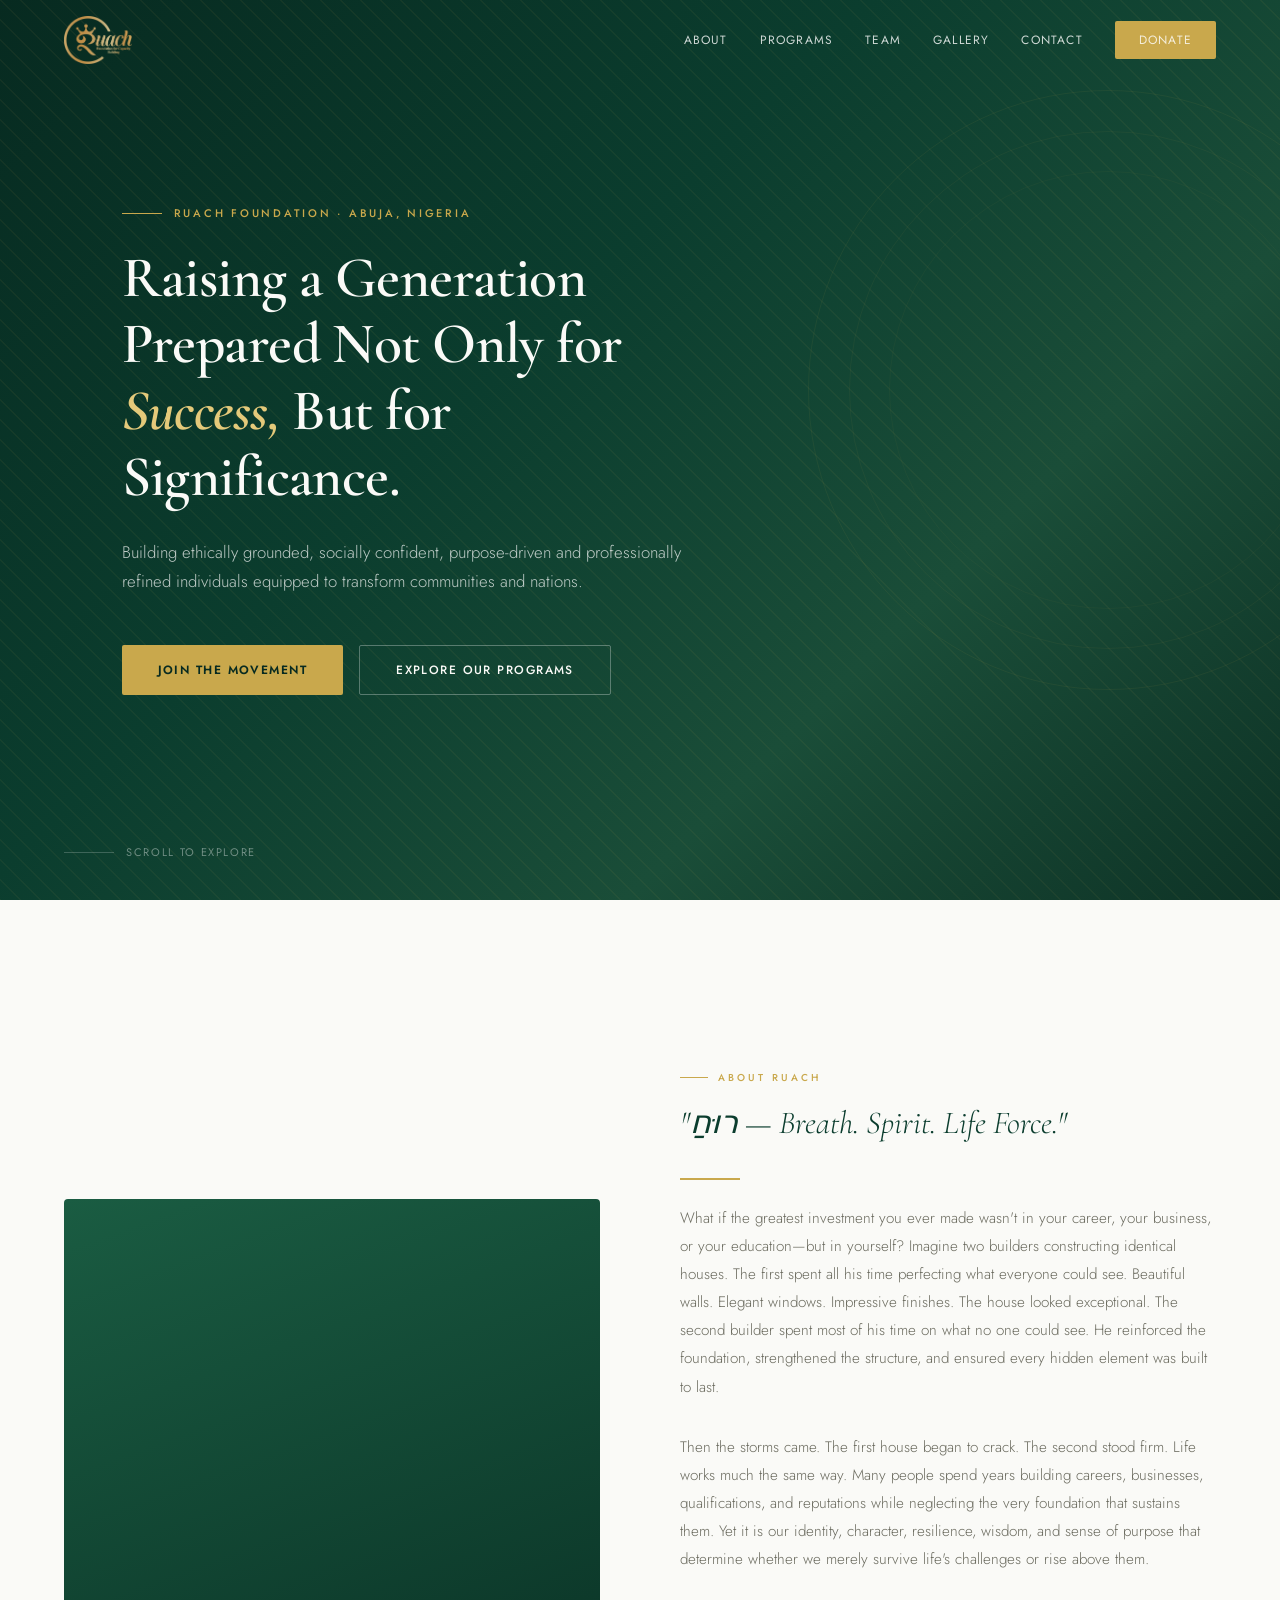
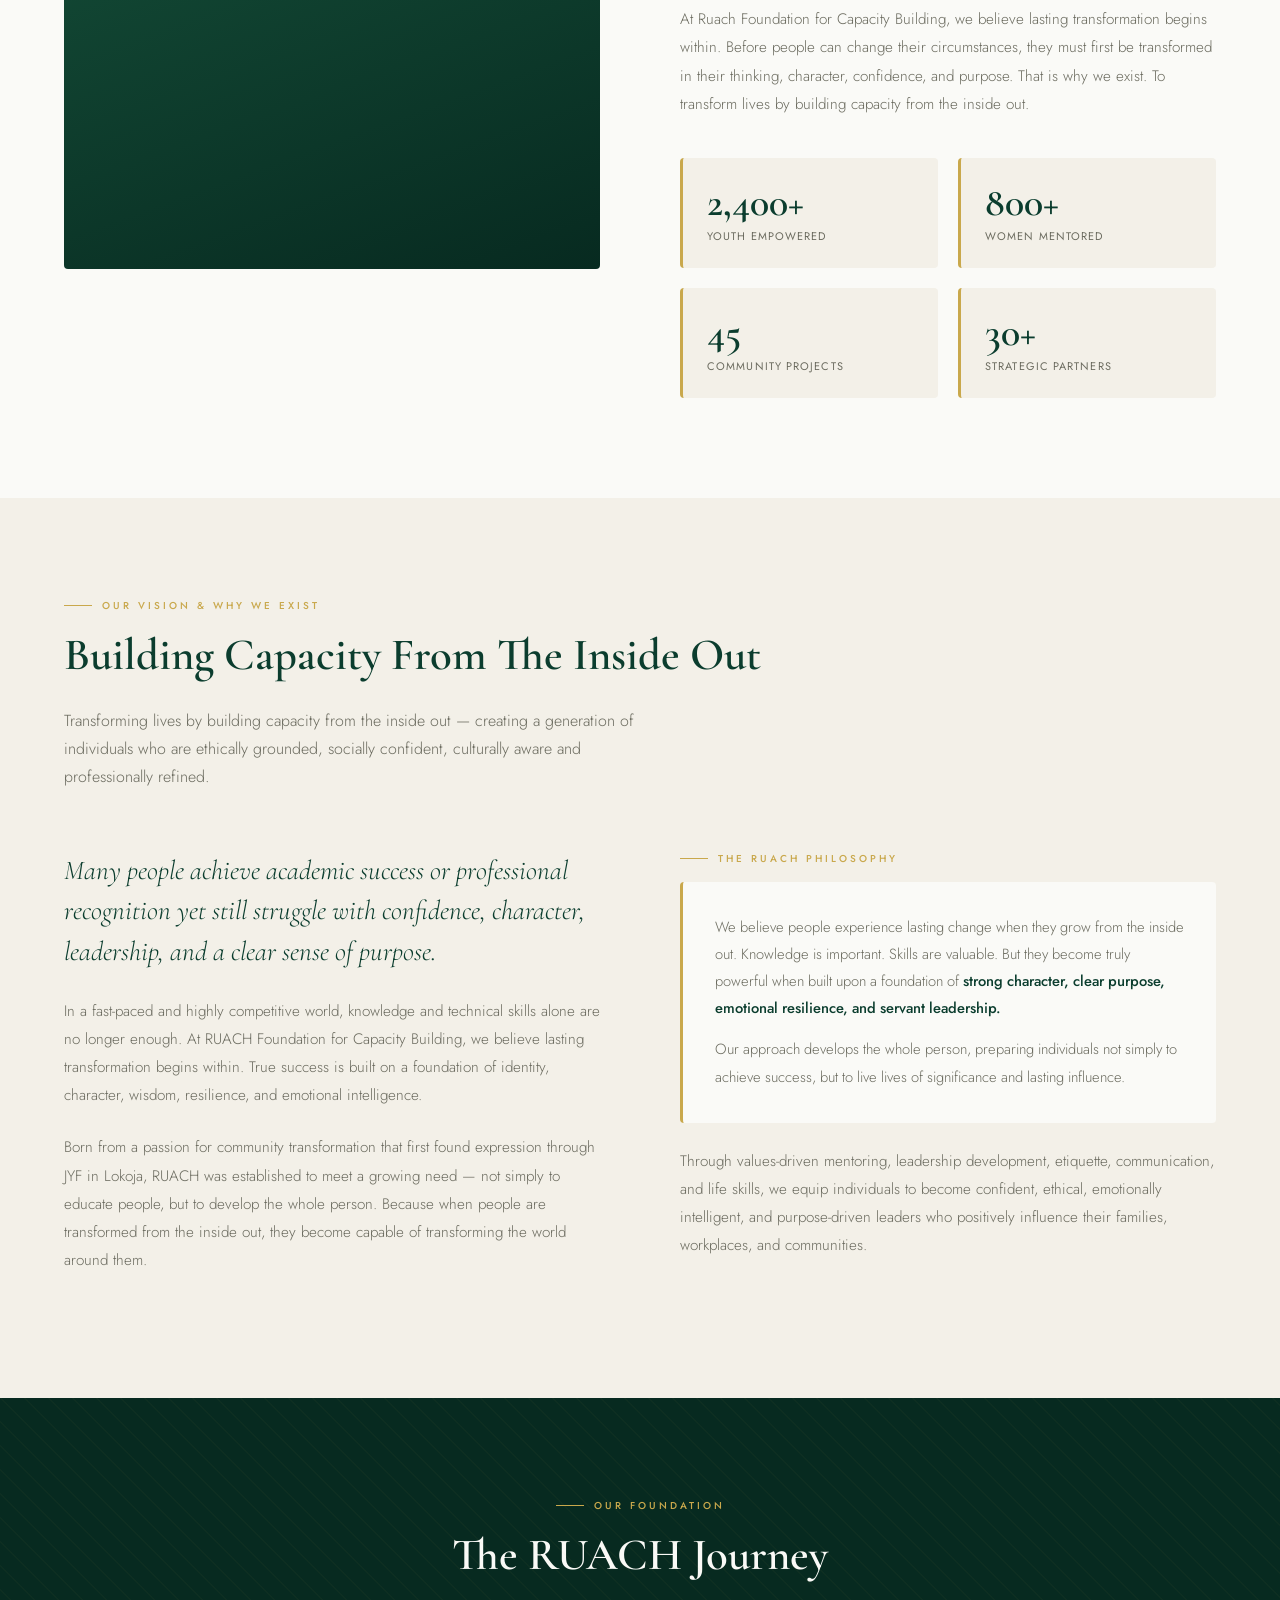
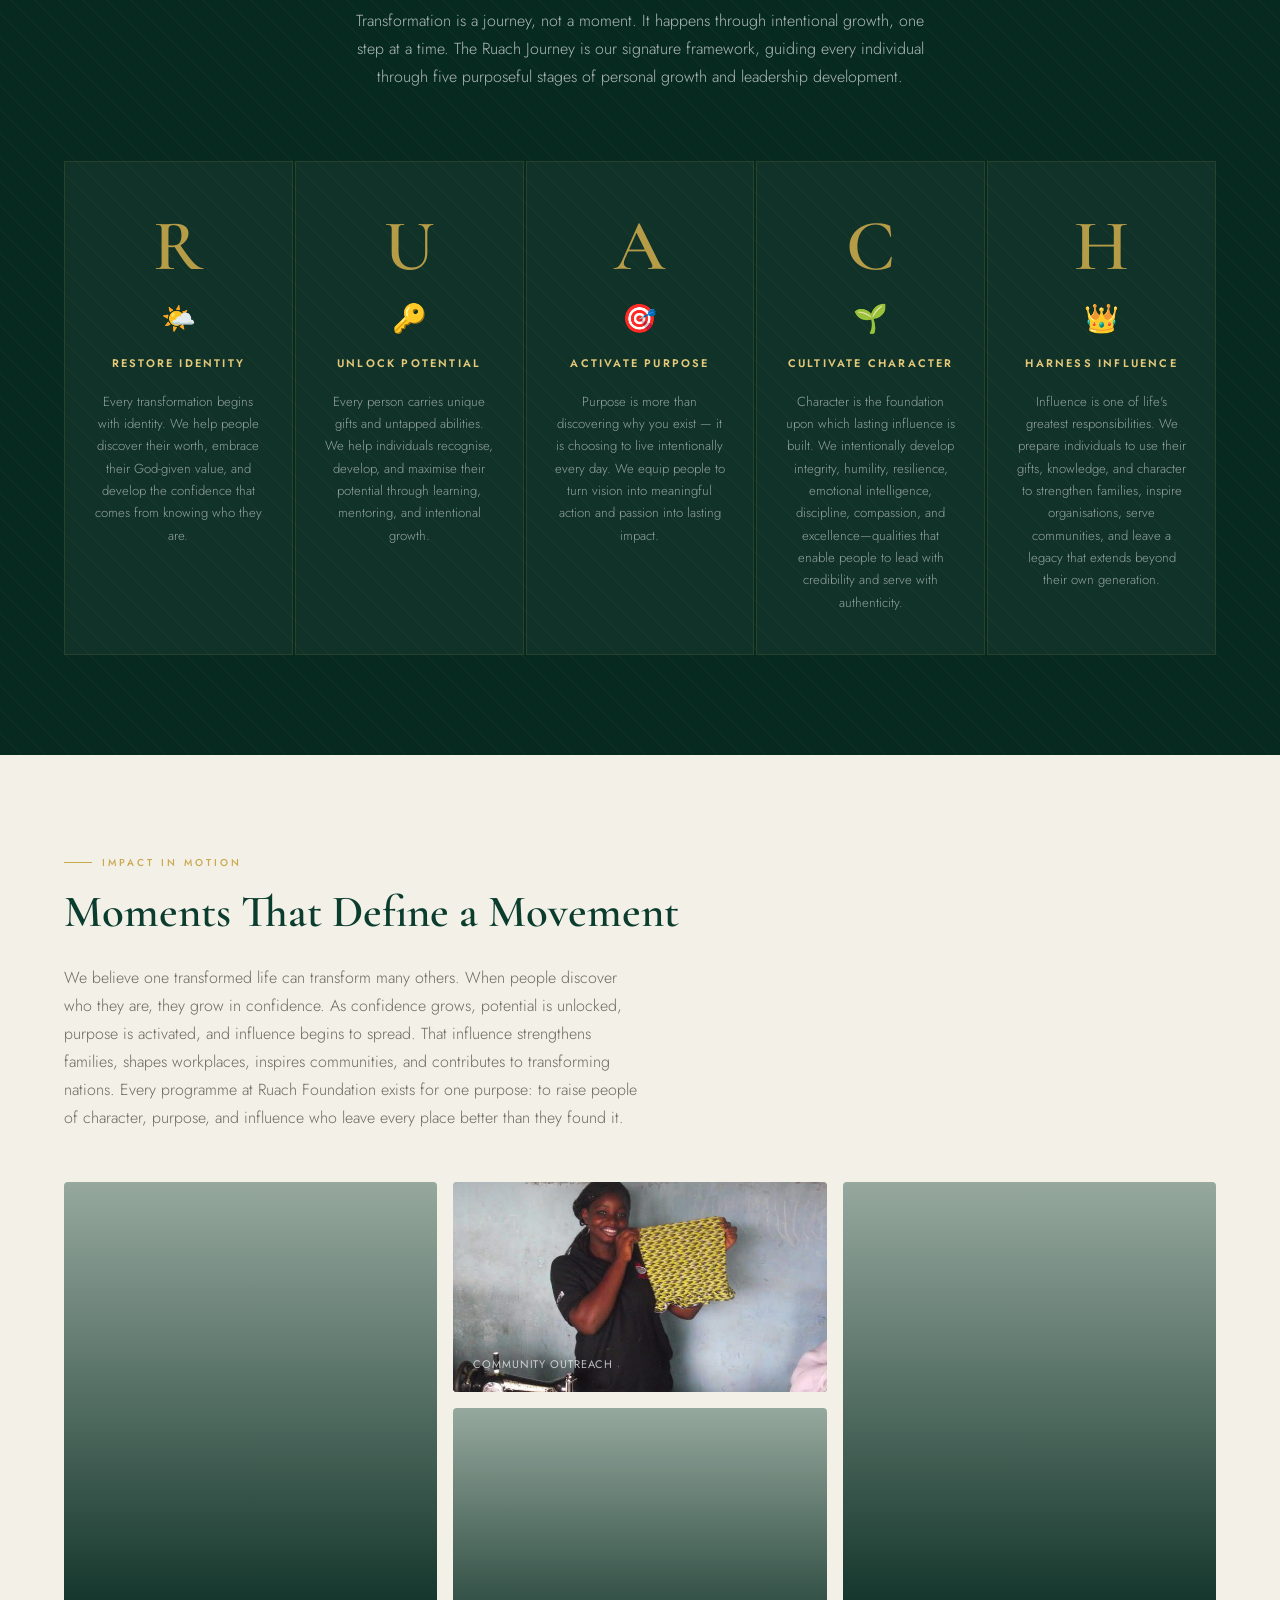
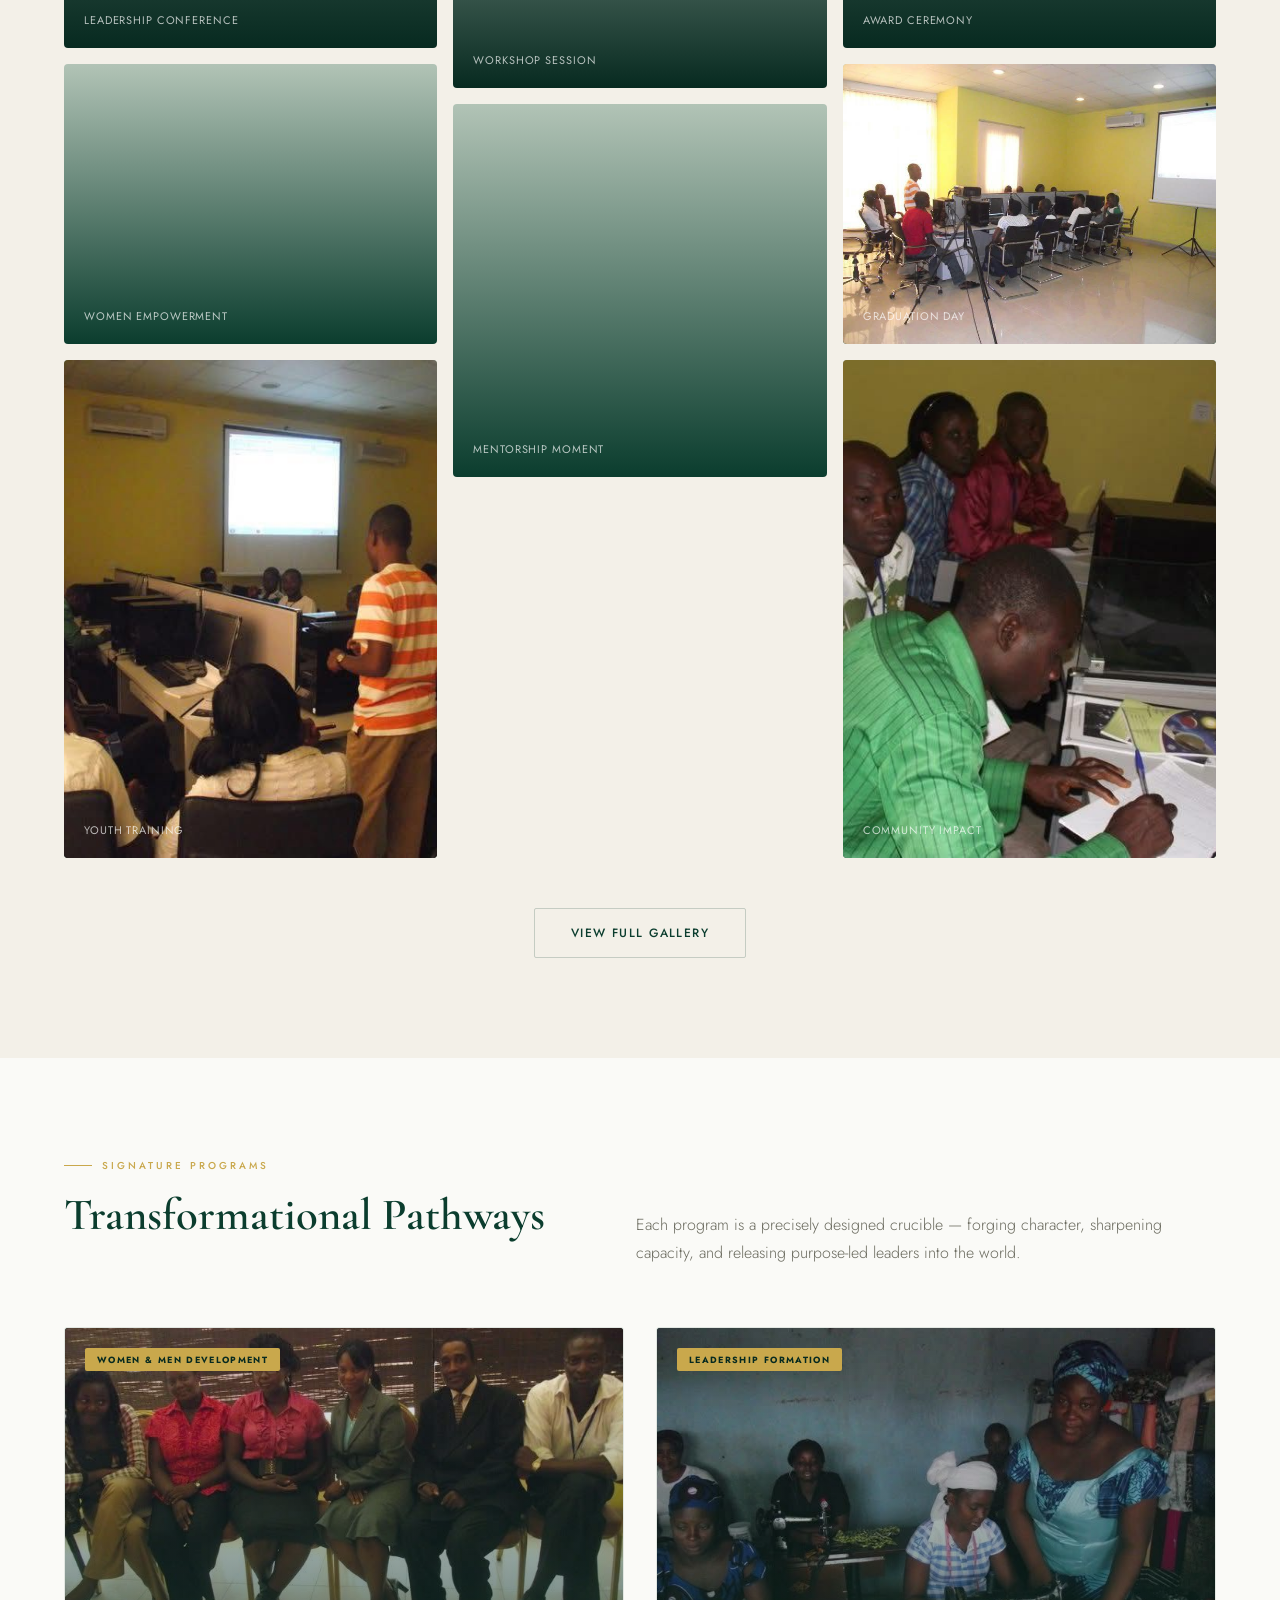
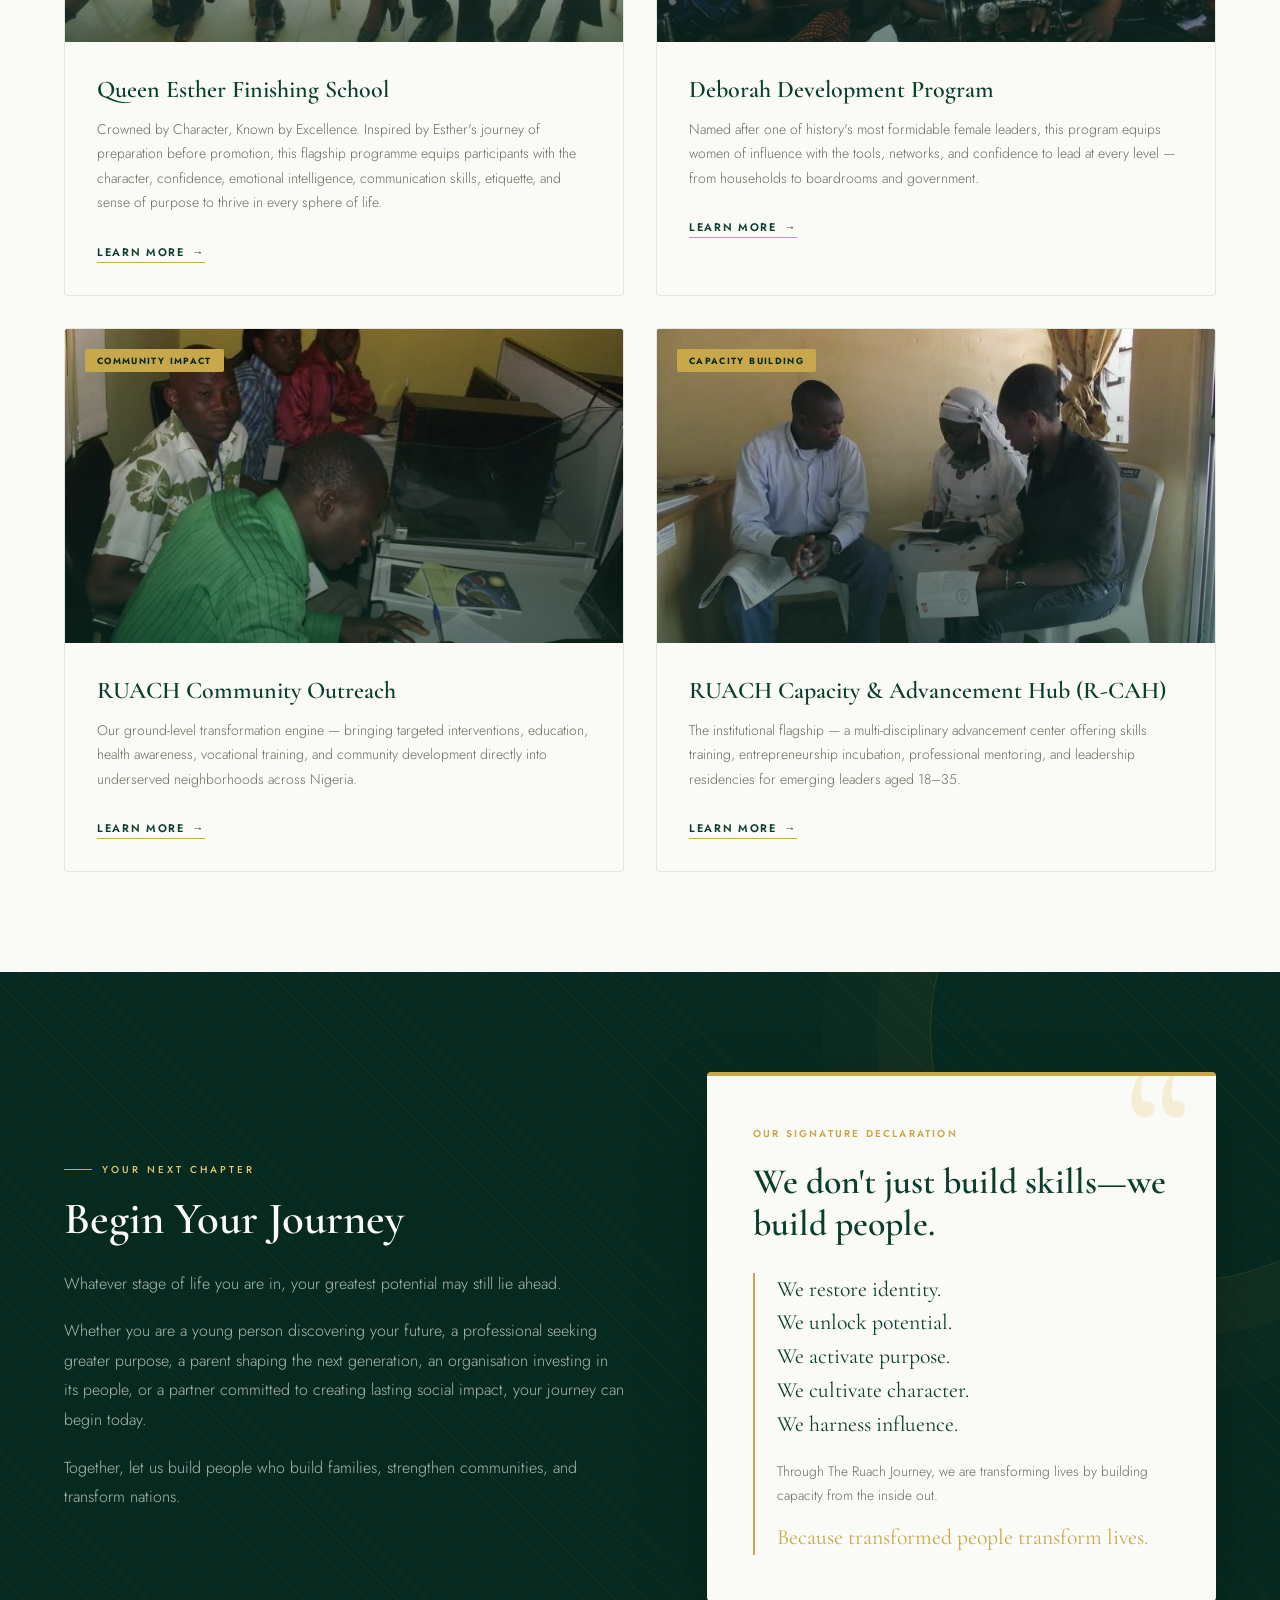
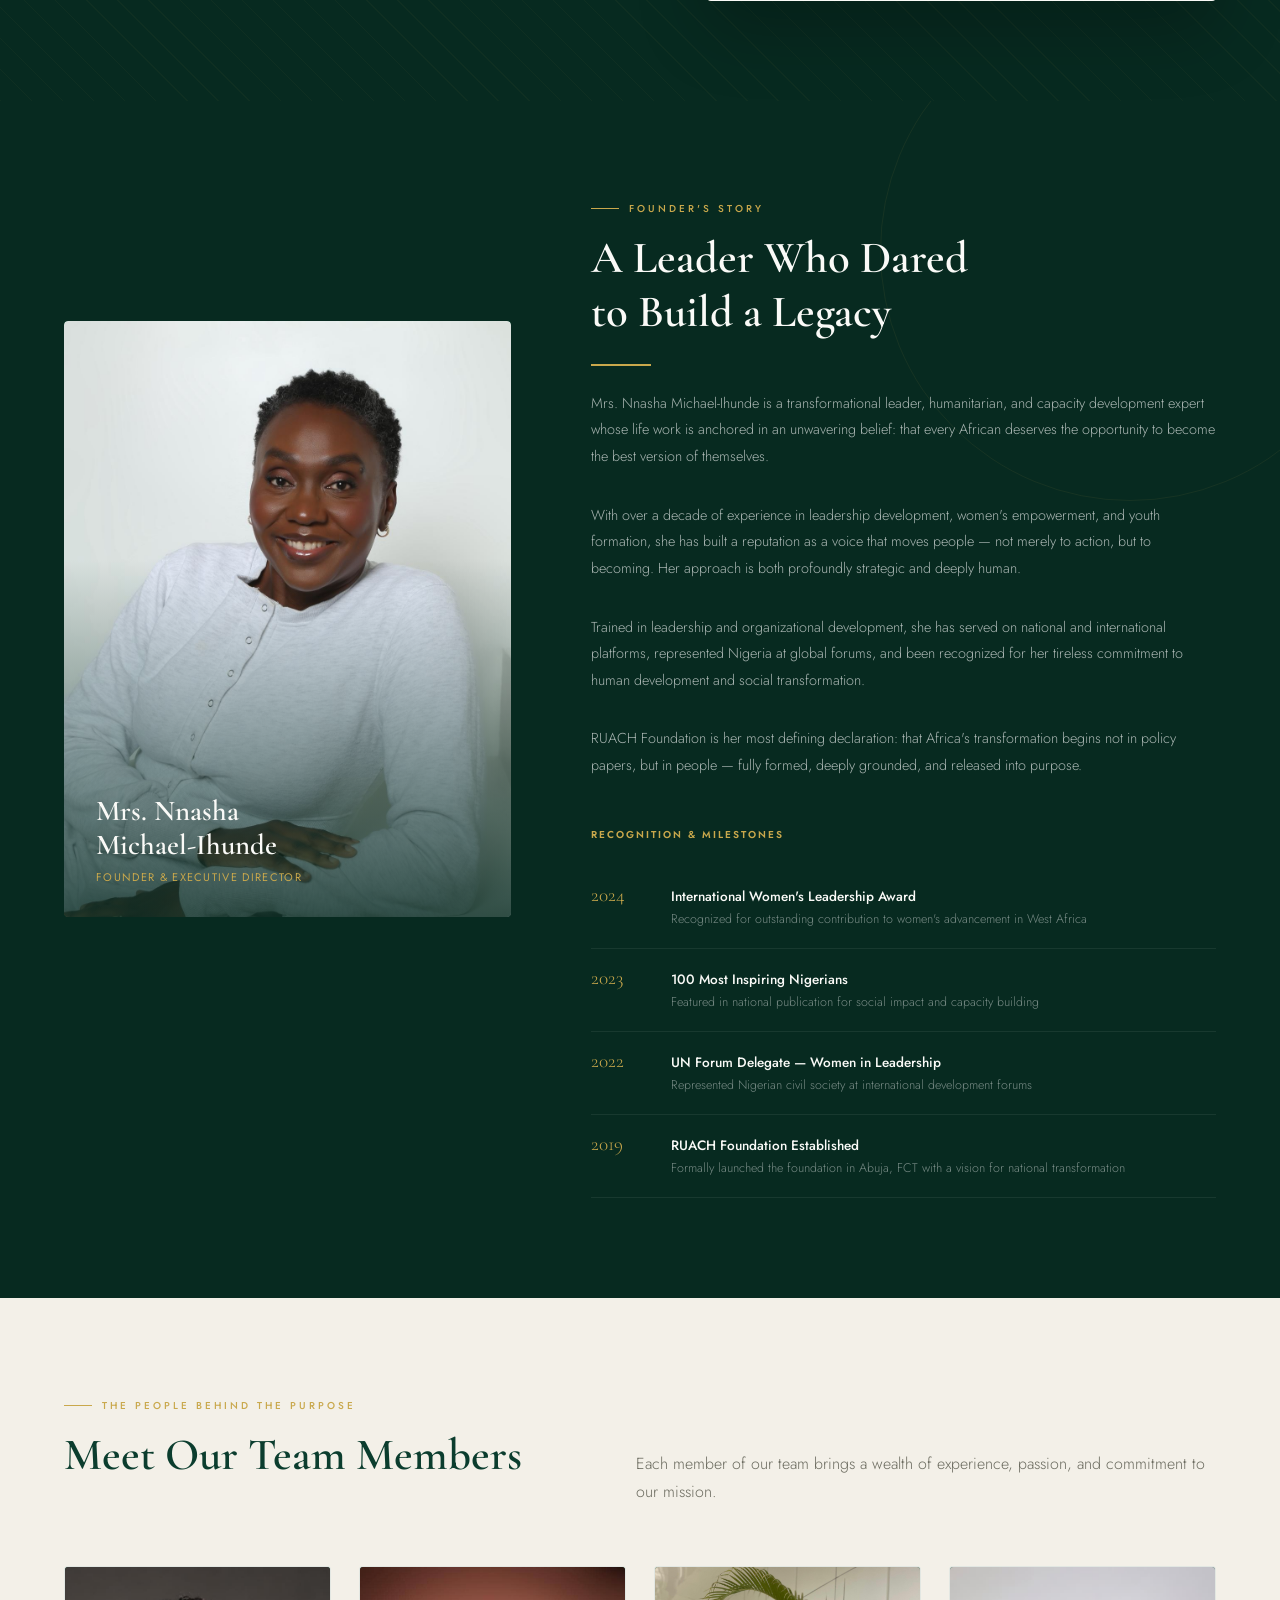
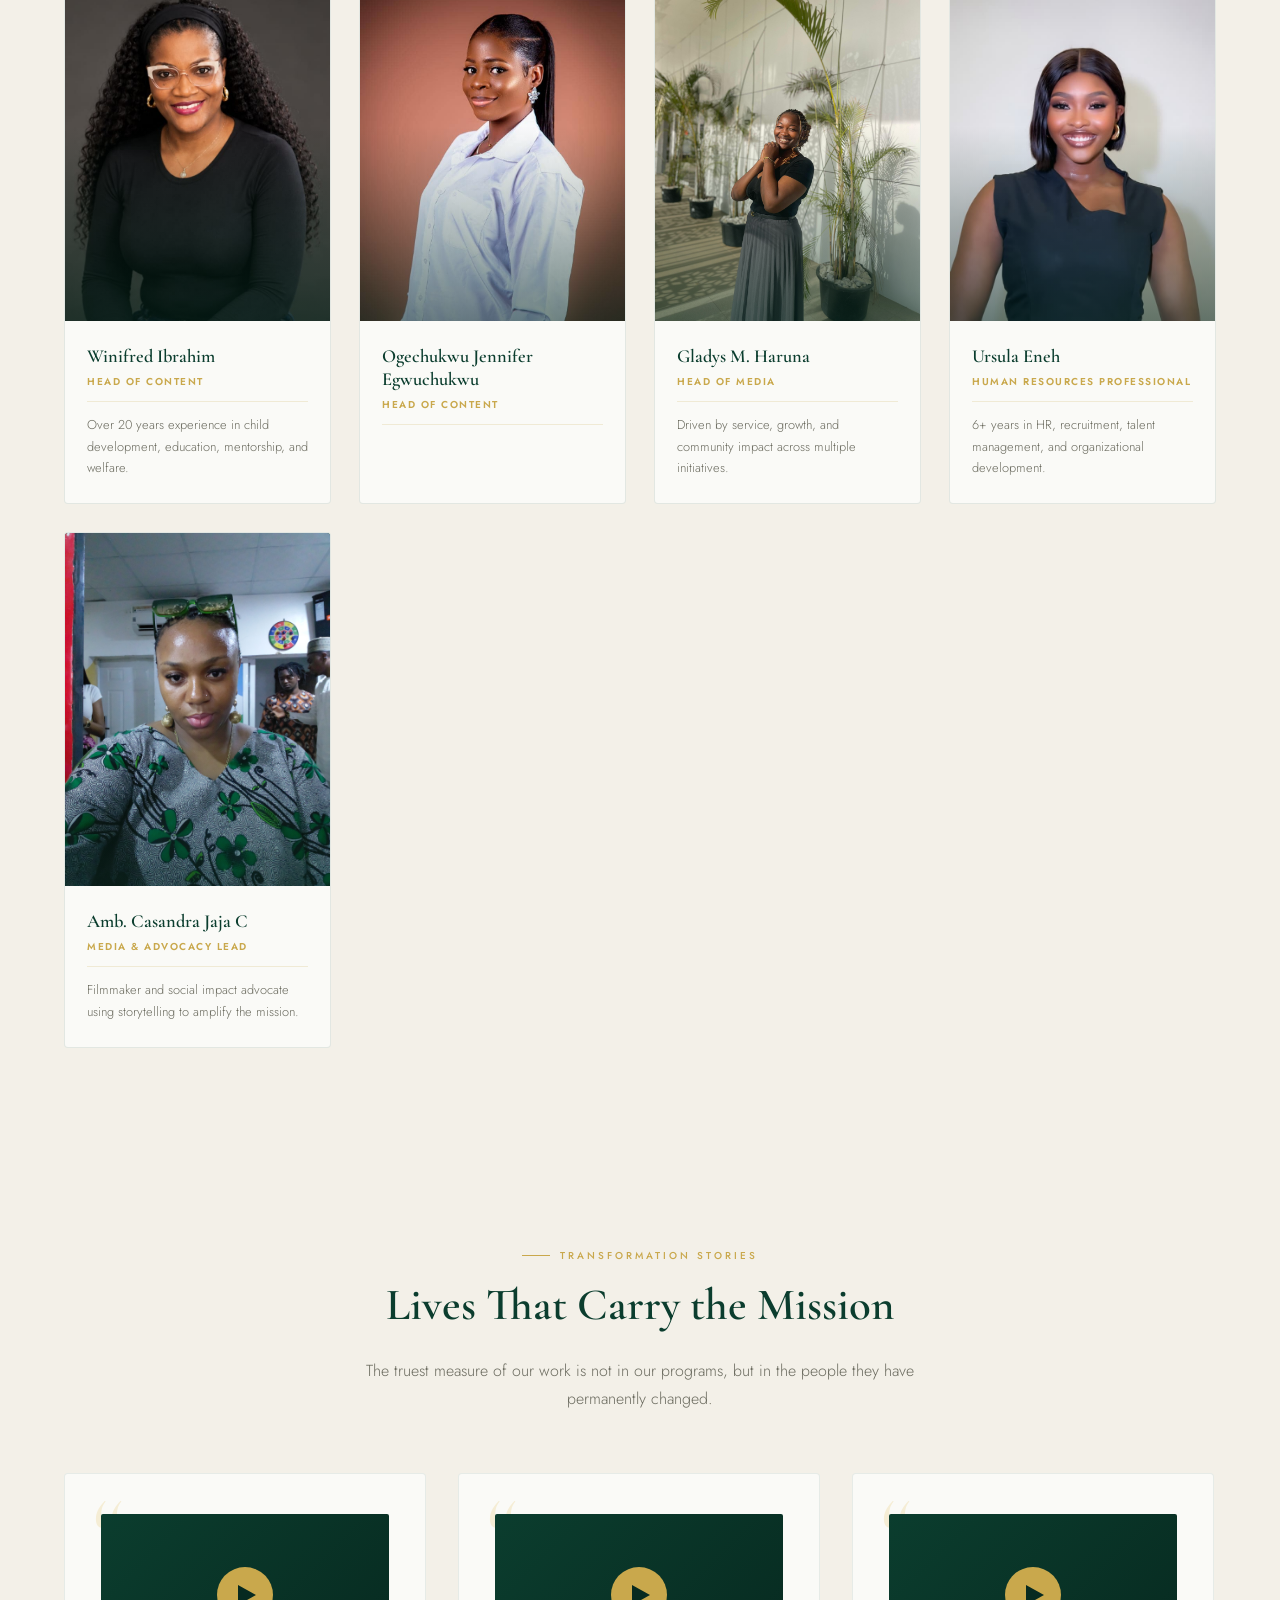
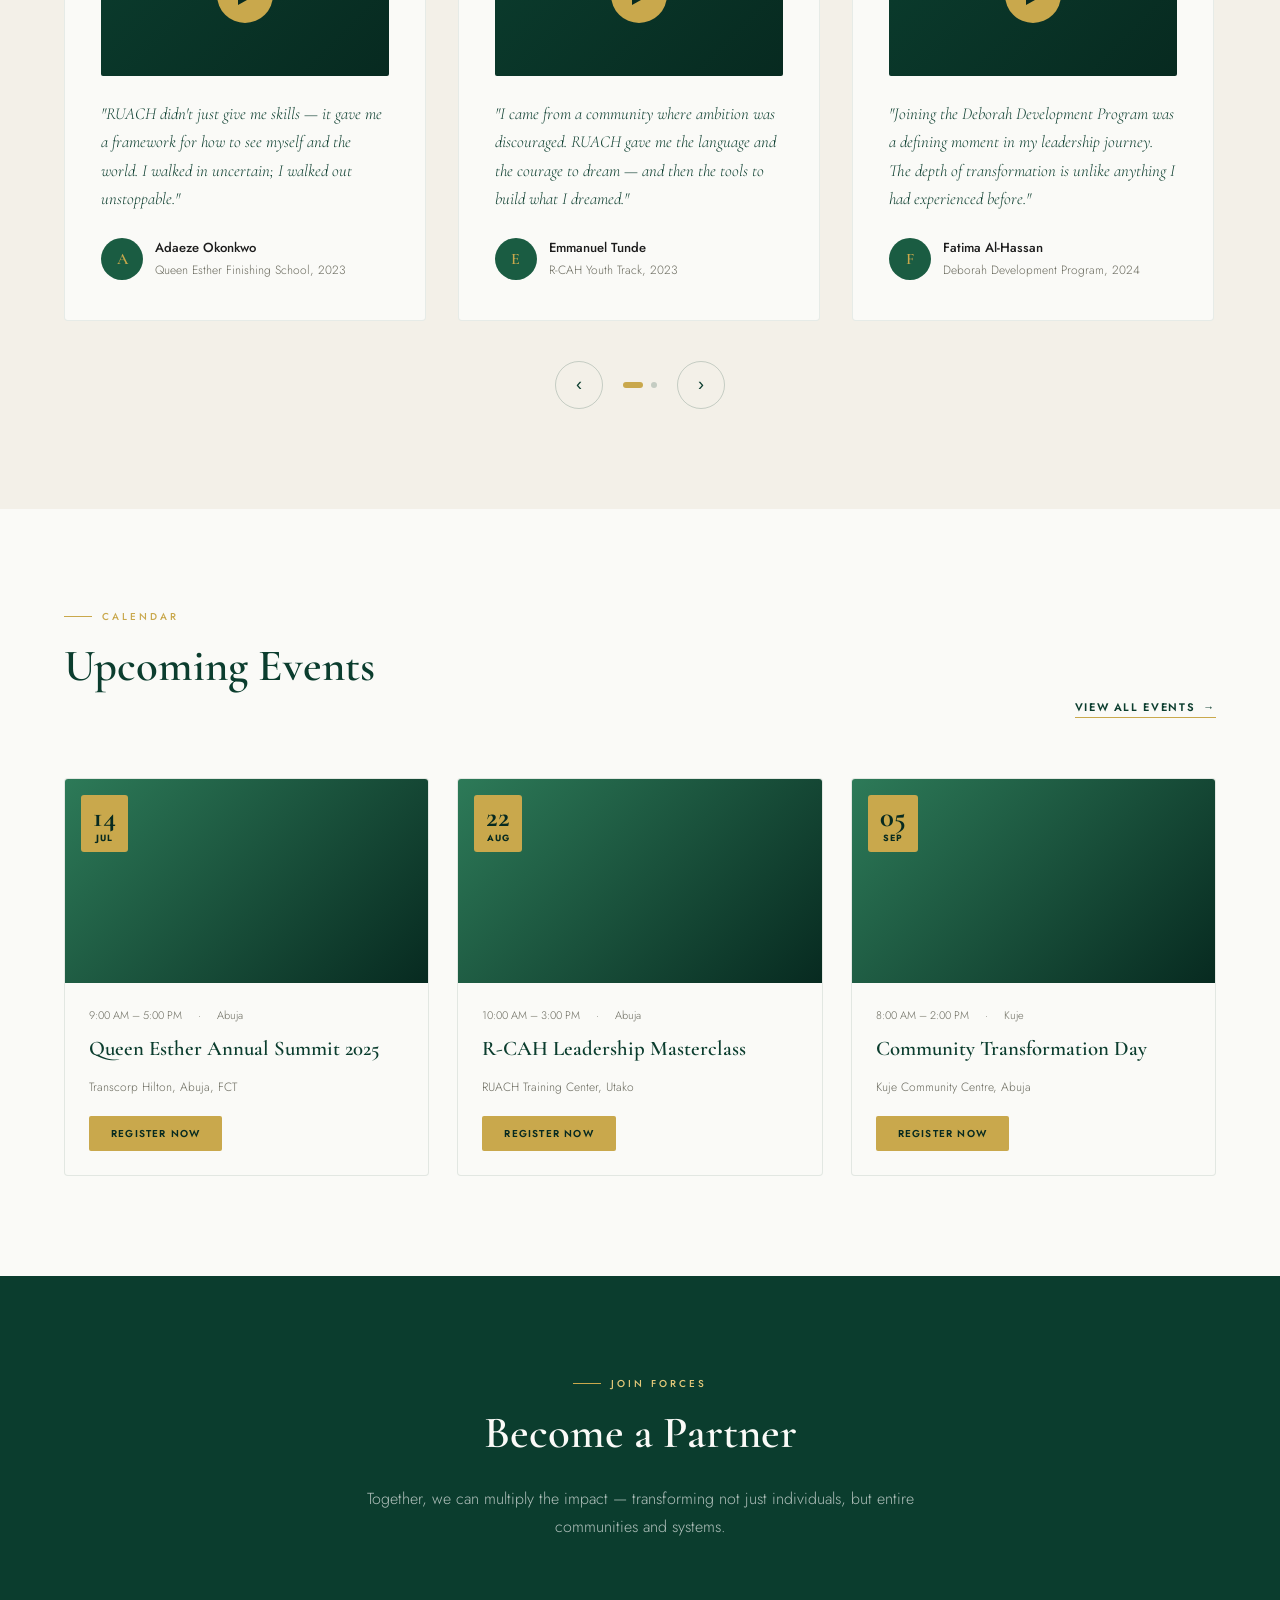
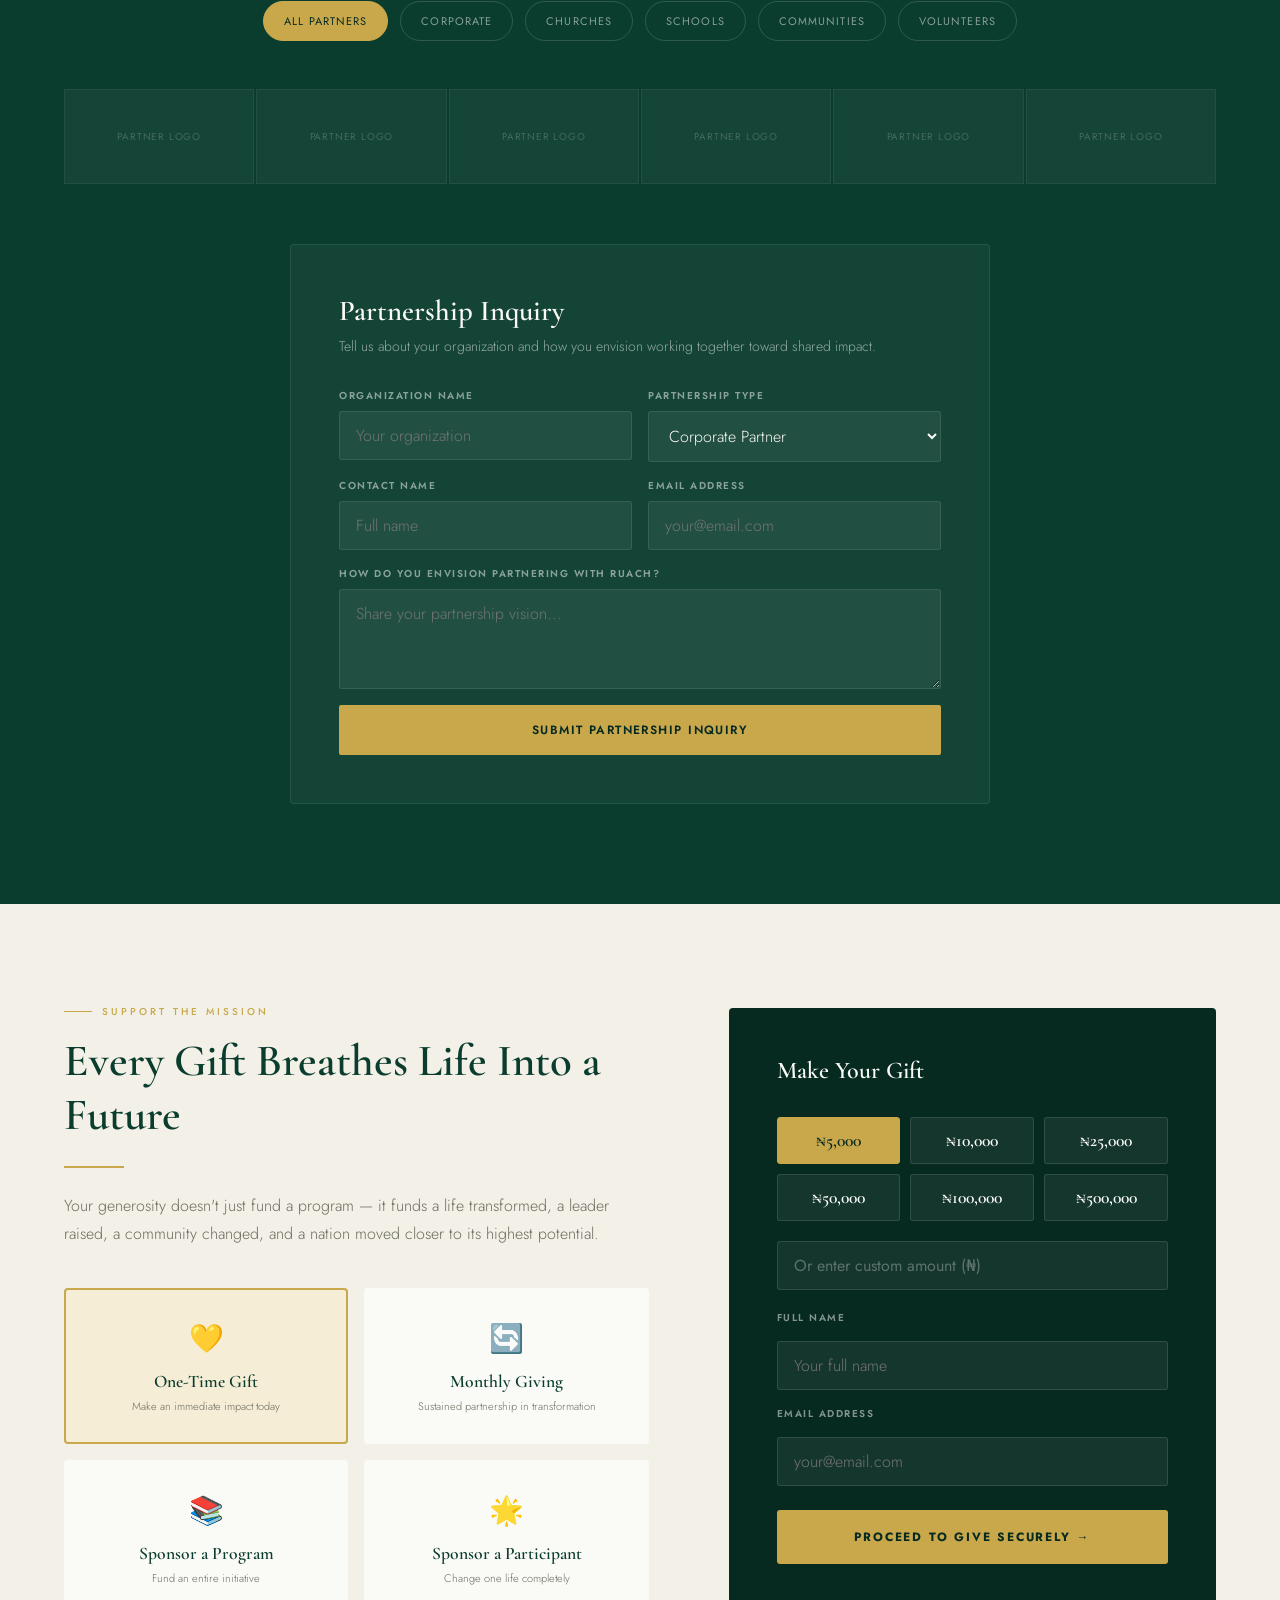
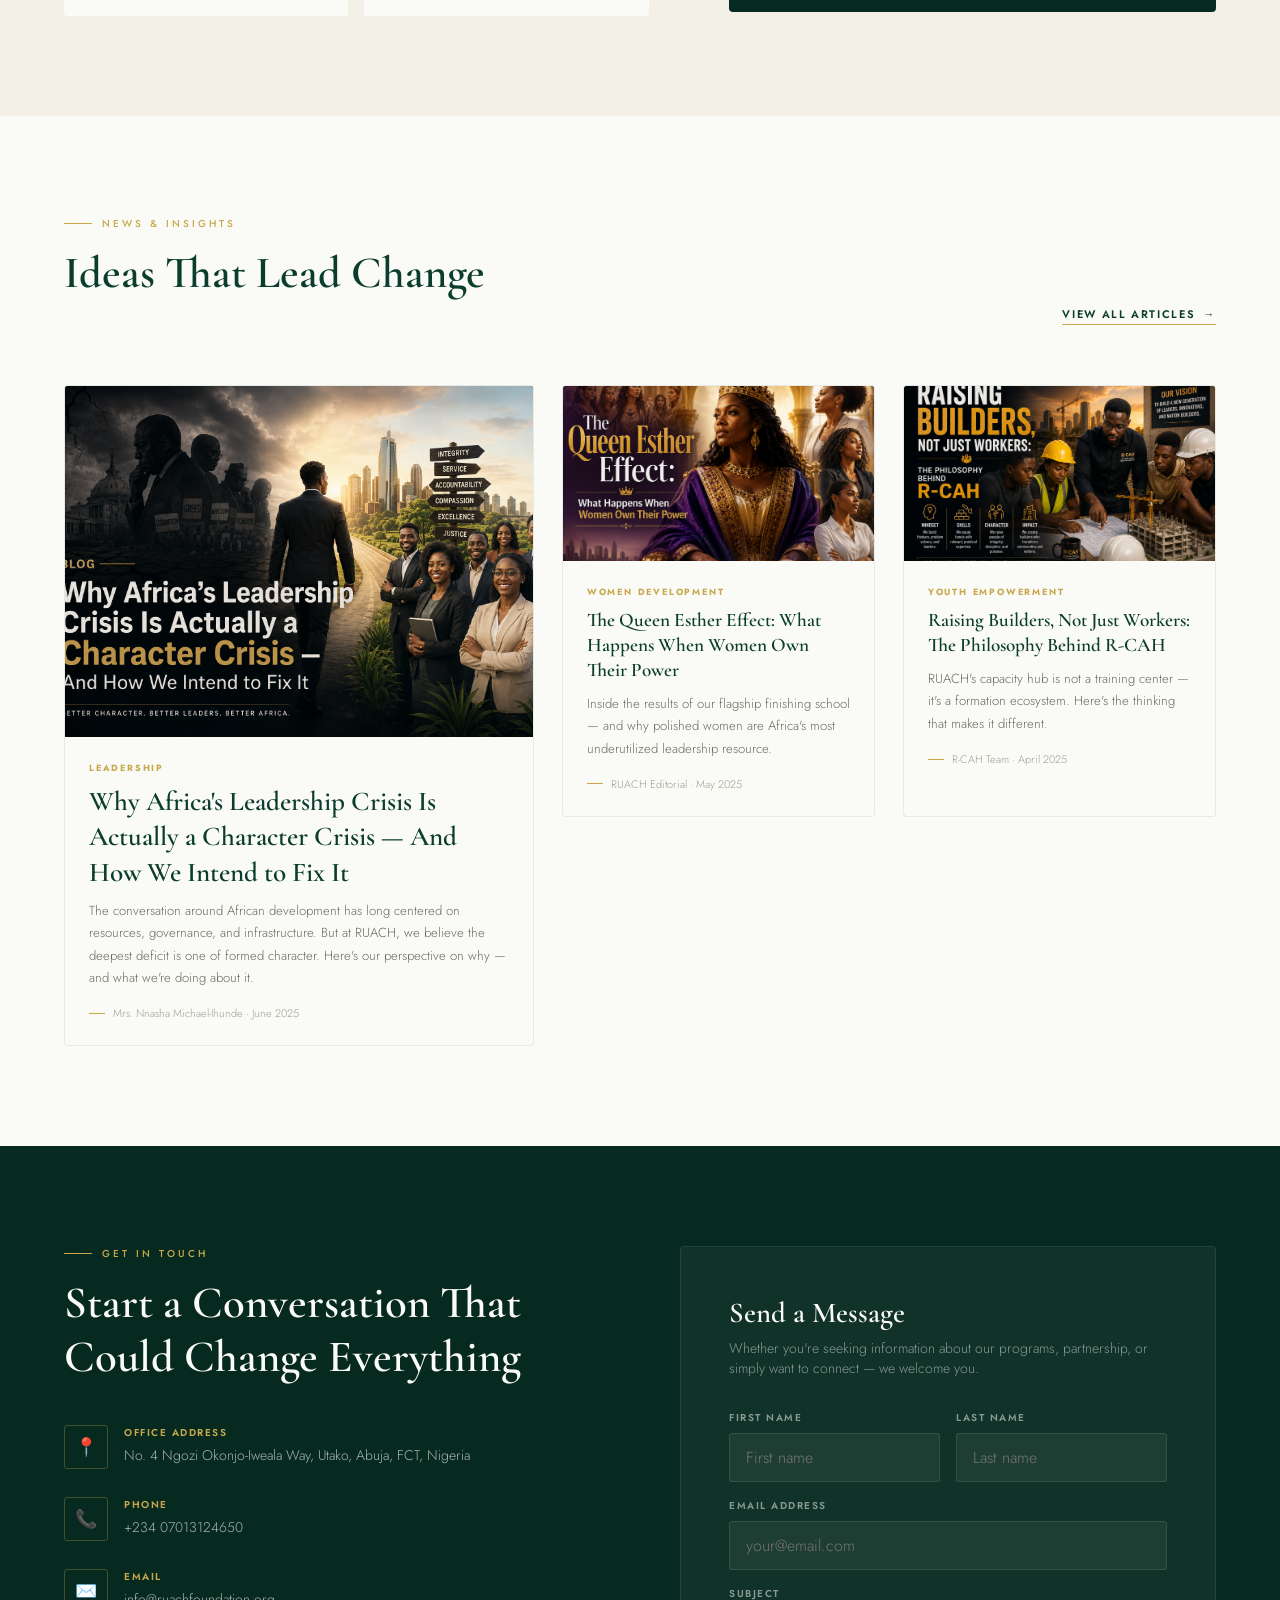
==== frontend/index.html @ f1c8d3bd "updated winfed" ====
<!DOCTYPE html>
<html lang="en">
<head>
<meta charset="UTF-8">
<!-- RESPONSIVENESS FIX: viewport meta already present — confirmed correct -->
<meta name="viewport" content="width=device-width, initial-scale=1.0">
<title>RUACH Foundation for Capacity Building</title>
<link rel="preconnect" href="https://fonts.googleapis.com">
<link rel="preconnect" href="https://fonts.gstatic.com" crossorigin>
<link href="https://fonts.googleapis.com/css2?family=Cormorant+Garamond:ital,wght@0,300;0,400;0,500;0,600;1,300;1,400&family=Jost:wght@300;400;500;600&family=Playfair+Display:ital,wght@0,700;1,400&display=swap" rel="stylesheet">
<style>
*,*::before,*::after{box-sizing:border-box;margin:0;padding:0}
:root{
--emerald:#0B3D2E;
--emerald-deep:#072A20;
--emerald-mid:#1A5C42;
--emerald-light:#2D7A58;
--gold:#C9A84C;
--gold-light:#E4C97A;
--gold-pale:#F5EDD5;
--ivory:#FAFAF7;
--ivory-warm:#F3F0E8;
--charcoal:#1C1C1C;
--text-muted:#6B6B5F;
--text-light:#9E9E8F;
--serif:'Cormorant Garamond',Georgia,serif;
--sans:'Jost','Helvetica Neue',sans-serif;
--display:'Playfair Display',Georgia,serif;
}
html{scroll-behavior:smooth;font-size:16px}
body{font-family:var(--sans);color:var(--charcoal);background:var(--ivory);overflow-x:hidden}
img{max-width:100%;display:block}
a{text-decoration:none;color:inherit}
/* ── NAVBAR ── */
nav{position:fixed;top:0;left:0;right:0;z-index:1000;padding:0 5%;display:flex;align-items:center;justify-content:space-between;height:80px;transition:all .4s ease}
nav.scrolled{background:rgba(7,42,32,.97);backdrop-filter:blur(12px);box-shadow:0 2px 40px rgba(0,0,0,.3)}

.nav-logo{display:flex;align-items:center;gap:12px}
.nav-logo-mark{width:44px;height:44px;border-radius:50%;border:1.5px solid var(--gold);display:flex;align-items:center;justify-content:center;font-family:var(--serif);font-size:20px;font-weight:600;color:var(--gold);flex-shrink:0}
/* If you have a logo image, use this instead of .nav-logo-mark + .nav-logo-text */
.nav-logo-img{height:48px;width:auto;max-width:180px;object-fit:contain;display:block;flex-shrink:0}
.nav-logo-text{font-family:var(--serif);font-size:14px;color:var(--ivory);letter-spacing:.05em;line-height:1.3}
.nav-logo-text span{display:block;font-size:10px;font-weight:300;color:var(--gold-light);letter-spacing:.12em;text-transform:uppercase}

.nav-links{display:flex;align-items:center;gap:32px}
.nav-links a{font-size:12px;font-weight:400;color:rgba(255,255,255,.8);letter-spacing:.1em;text-transform:uppercase;transition:color .3s}
.nav-links a:hover{color:var(--gold)}

.nav-cta{background:var(--gold);color:var(--emerald-deep);font-family:var(--sans);font-size:11px;font-weight:600;letter-spacing:.12em;text-transform:uppercase;padding:10px 24px;border-radius:2px;transition:all .3s}
.nav-cta:hover{background:var(--gold-light);transform:translateY(-1px)}

.nav-hamburger{display:none;flex-direction:column;gap:5px;cursor:pointer;padding:4px;min-width:44px;min-height:44px;align-items:center;justify-content:center}
.nav-hamburger span{display:block;width:24px;height:1.5px;background:var(--ivory);transition:all .3s}

/* ── MOBILE NAV PANEL ── */
.mobile-nav-panel{display:none;position:fixed;top:80px;left:0;right:0;bottom:0;background:rgba(7,42,32,.98);backdrop-filter:blur(16px);z-index:999;padding:40px 5%;flex-direction:column;gap:0;overflow-y:auto}
.mobile-nav-panel.open{display:flex}
.mobile-nav-panel a{font-size:18px;font-weight:400;color:rgba(255,255,255,.8);letter-spacing:.08em;text-transform:uppercase;padding:18px 0;border-bottom:1px solid rgba(255,255,255,.08);display:block;transition:color .3s}
.mobile-nav-panel a:hover{color:var(--gold)}
.mobile-nav-panel .nav-cta{margin-top:24px;text-align:center;display:block;color:var(--emerald-deep)!important;border:none}

/* ── RESPONSIVE BREAKPOINTS ── */
@media(max-width:1199px){
  .nav-links{gap:22px}
}
@media(max-width:768px){
  nav{padding:0 4%}
  .nav-links{display:none}
  .nav-hamburger{display:flex}
}
@media(max-width:360px){
  .nav-logo-text span{display:none}
}

/* demo filler so you can see the fixed nav scroll behavior */
.demo-spacer{height:160vh;display:flex;align-items:center;justify-content:center;color:rgba(255,255,255,.3);font-family:var(--sans);font-size:13px;letter-spacing:.1em;text-transform:uppercase}

/* HERO */
#hero{position:relative;height:100vh;min-height:700px;display:flex;align-items:center;overflow:hidden}
.hero-bg{position:absolute;inset:0;background:linear-gradient(135deg,var(--emerald-deep) 0%,var(--emerald) 40%,#1a4d38 70%,#0e3326 100%)}
.hero-pattern{position:absolute;inset:0;opacity:0.06;background-image:repeating-linear-gradient(45deg,var(--gold) 0,var(--gold) 1px,transparent 0,transparent 50%);background-size:20px 20px}
.hero-orb{position:absolute;right:-10%;top:10%;width:600px;height:600px;border-radius:50%;border:1px solid rgba(201,168,76,0.12);opacity:0.6;
/* RESPONSIVENESS FIX: prevent horizontal overflow on mobile — pointer-events already none by design */
pointer-events:none}
.hero-orb::before{content:'';position:absolute;inset:40px;border-radius:50%;border:1px solid rgba(201,168,76,0.1)}
.hero-orb::after{content:'';position:absolute;inset:80px;border-radius:50%;border:1px solid rgba(201,168,76,0.08)}
.hero-img-frame{position:absolute;right:5%;top:50%;transform:translateY(-50%);width:42%;max-width:560px;height:75vh;border-radius:4px;overflow:hidden;opacity:0.5}
.hero-img-frame .img-placeholder{width:100%;height:100%;background:linear-gradient(160deg,rgba(45,122,88,0.4) 0%,rgba(11,61,46,0.6) 100%);display:flex;flex-direction:column;align-items:center;justify-content:center;color:rgba(255,255,255,0.3);font-family:var(--serif);font-size:13px;letter-spacing:0.1em;text-align:center;gap:8px;border:1px solid rgba(201,168,76,0.15)}
.hero-img-frame .img-placeholder::before{content:'▶';font-size:32px;opacity:0.4}
/* MEDIA ADDITION: hero video fills frame absolutely, behind placeholder text */
.hero-img-frame video.hero-video{position:absolute;inset:0;width:100%;height:100%;object-fit:cover;display:block}
/* MEDIA ADDITION: hero fallback image fills frame the same way */
.hero-img-frame img.hero-image{position:absolute;inset:0;width:100%;height:100%;object-fit:cover;display:block}
/* MEDIA ADDITION: hide placeholder text when real media is active */
.hero-img-frame.has-media .img-placeholder{display:none}
.hero-content{position:relative;z-index:2;padding:0 5%;max-width:700px;
/* RESPONSIVENESS FIX: prevent text touching screen edges on small devices */
width:100%}
.hero-eyebrow{font-family:var(--sans);font-size:11px;font-weight:500;letter-spacing:0.25em;text-transform:uppercase;color:var(--gold);margin-bottom:24px;display:flex;align-items:center;gap:12px}
.hero-eyebrow::before{content:'';display:block;width:40px;height:1px;background:var(--gold);
/* RESPONSIVENESS FIX: prevent eyebrow line from forcing overflow on tiny screens */
flex-shrink:0}
.hero-headline{font-family:var(--serif);font-size:clamp(2.4rem,4.5vw,4rem);font-weight:600;line-height:1.15;color:var(--ivory);margin-bottom:28px;letter-spacing:-0.01em}
.hero-headline em{font-style:italic;color:var(--gold-light)}
.hero-sub{font-family:var(--sans);font-size:clamp(0.875rem,1.4vw,1.05rem);font-weight:300;line-height:1.75;color:rgba(255,255,255,0.72);margin-bottom:48px;max-width:560px;
/* RESPONSIVENESS FIX: constrain width on large screens but allow full width on mobile */
width:100%}
.hero-actions{display:flex;gap:16px;flex-wrap:wrap}
.btn-primary{background:var(--gold);color:var(--emerald-deep);font-family:var(--sans);font-size:12px;font-weight:600;letter-spacing:0.12em;text-transform:uppercase;padding:16px 36px;border-radius:2px;transition:all 0.3s;border:none;cursor:pointer;display:inline-block;
/* RESPONSIVENESS FIX: prevent button overflow on very small screens */
white-space:nowrap}
.btn-primary:hover{background:var(--gold-light);transform:translateY(-2px);box-shadow:0 8px 32px rgba(201,168,76,0.3)}
.btn-outline{background:transparent;color:var(--ivory);font-family:var(--sans);font-size:12px;font-weight:500;letter-spacing:0.12em;text-transform:uppercase;padding:15px 36px;border-radius:2px;border:1px solid rgba(255,255,255,0.3);cursor:pointer;display:inline-block;transition:all 0.3s;
/* RESPONSIVENESS FIX: prevent button overflow on very small screens */
white-space:nowrap}
.btn-outline:hover{border-color:var(--gold);color:var(--gold);transform:translateY(-2px)}
.hero-scroll{position:absolute;bottom:40px;left:5%;display:flex;align-items:center;gap:12px;font-size:11px;font-weight:400;letter-spacing:0.15em;text-transform:uppercase;color:rgba(255,255,255,0.4)}
.hero-scroll-line{width:50px;height:1px;background:rgba(255,255,255,0.2);position:relative;overflow:hidden}
.hero-scroll-line::after{content:'';position:absolute;left:-100%;top:0;width:100%;height:100%;background:var(--gold);animation:scrollLine 2s ease-in-out infinite}
@keyframes scrollLine{0%{left:-100%}100%{left:100%}}

/* SECTION COMMONS */
section{padding:100px 5%}
.section-eyebrow{font-family:var(--sans);font-size:10px;font-weight:500;letter-spacing:0.3em;text-transform:uppercase;color:var(--gold);margin-bottom:16px;display:flex;align-items:center;gap:10px}
.section-eyebrow::before{content:'';display:block;width:28px;height:1px;background:var(--gold);flex-shrink:0}
.section-title{font-family:var(--serif);font-size:clamp(2rem,3.5vw,3.2rem);font-weight:600;line-height:1.2;color:var(--emerald);margin-bottom:24px}
.section-title.light{color:var(--ivory)}
.section-subtitle{font-family:var(--sans);font-size:1rem;font-weight:300;line-height:1.75;color:var(--text-muted);max-width:580px}
.section-subtitle.light{color:rgba(255,255,255,0.68)}
.gold-divider{display:block;width:60px;height:2px;background:var(--gold);margin:24px 0}

/* ABOUT */
#about{background:var(--ivory)}
.about-grid{display:grid;grid-template-columns:1fr 1fr;gap:80px;align-items:center;margin-top:70px}
.about-img-wrap{position:relative}
.about-img{width:100%;aspect-ratio:4/5;background:linear-gradient(160deg,var(--emerald-mid) 0%,var(--emerald-deep) 100%);border-radius:4px;display:flex;align-items:center;justify-content:center;color:rgba(255,255,255,0.25);font-family:var(--serif);font-size:14px;letter-spacing:0.08em;text-align:center;
/* MEDIA ADDITION: needed so the absolutely-positioned img child fills correctly */
position:relative;overflow:hidden}
/* MEDIA ADDITION: about portrait image fills the container */
.about-img img.about-portrait{position:absolute;inset:0;width:100%;height:100%;object-fit:cover;object-position:center top;display:block;border-radius:4px}
/* MEDIA ADDITION: hide fallback text span when real image is loaded */
.about-img.has-media span{display:none}
.about-accent{position:absolute;bottom:-24px;right:-24px;width:200px;height:200px;border:1px solid rgba(201,168,76,0.3);border-radius:4px;z-index:-1}
.about-accent2{position:absolute;top:-16px;left:-16px;width:120px;height:120px;background:var(--gold-pale);border-radius:4px;z-index:-1;
/* RESPONSIVENESS FIX: clip decorative element so it can't cause horizontal scrollbar */
overflow:hidden}
.about-content .ruach-meaning{font-family:var(--serif);font-size:clamp(1.6rem,2.5vw,2rem);font-style:italic;font-weight:300;color:var(--emerald);line-height:1.4;margin-bottom:32px}
.about-body{font-family:var(--sans);font-size:0.95rem;font-weight:300;line-height:1.85;color:var(--text-muted);margin-bottom:32px}
.stats-grid{display:grid;grid-template-columns:repeat(2,1fr);gap:20px;margin-top:40px}
.stat-card{padding:24px;background:var(--ivory-warm);border-radius:4px;border-left:3px solid var(--gold)}
.stat-number{font-family:var(--serif);font-size:2.5rem;font-weight:600;color:var(--emerald);line-height:1}
.stat-label{font-family:var(--sans);font-size:11px;font-weight:400;letter-spacing:0.1em;text-transform:uppercase;color:var(--text-muted);margin-top:6px}

/* WHY RUACH / PHILOSOPHY (reuses about + framework component patterns) */
#why-ruach{background:var(--ivory-warm)}
.why-grid{display:grid;grid-template-columns:1fr 1fr;gap:80px;align-items:start;margin-top:60px}
.why-col .ruach-meaning{font-family:var(--serif);font-size:clamp(1.4rem,2.2vw,1.7rem);font-style:italic;font-weight:300;color:var(--emerald);line-height:1.5;margin-bottom:24px}
.why-col .about-body{margin-bottom:24px}
.philosophy-card{padding:32px;background:var(--ivory);border-radius:4px;border-left:3px solid var(--gold);margin-top:8px}
.philosophy-card p{font-family:var(--sans);font-size:0.92rem;font-weight:300;line-height:1.85;color:var(--text-muted)}
.philosophy-card p + p{margin-top:14px}
.philosophy-card strong{color:var(--emerald);font-weight:500}

@media(max-width:1024px){
  .why-grid{grid-template-columns:1fr;gap:48px}
}

/* FRAMEWORK */
#framework{background:var(--emerald-deep);overflow:hidden;position:relative}
#framework::before{content:'';position:absolute;inset:0;background-image:repeating-linear-gradient(45deg,rgba(201,168,76,0.03) 0,rgba(201,168,76,0.03) 1px,transparent 0,transparent 50%);background-size:24px 24px}
.framework-header{text-align:center;margin-bottom:70px}
.framework-header .section-title{color:var(--ivory)}
.framework-grid{display:grid;grid-template-columns:repeat(5,1fr);gap:2px}
.framework-card{background:rgba(255,255,255,0.04);border:1px solid rgba(201,168,76,0.12);padding:48px 28px 40px;text-align:center;transition:all 0.4s ease;cursor:default;position:relative;overflow:hidden}
.framework-card::after{content:'';position:absolute;bottom:0;left:0;right:0;height:3px;background:var(--gold);transform:scaleX(0);transition:transform 0.4s ease}
.framework-card:hover{background:rgba(201,168,76,0.08);border-color:rgba(201,168,76,0.3);transform:translateY(-8px)}
.framework-card:hover::after{transform:scaleX(1)}
.framework-letter{font-family:var(--serif);font-size:4.5rem;font-weight:600;color:var(--gold);line-height:1;margin-bottom:16px;opacity:0.9}
.framework-word{font-family:var(--sans);font-size:11px;font-weight:600;letter-spacing:0.2em;text-transform:uppercase;color:var(--gold-light);margin-bottom:20px}
.framework-icon{font-size:28px;margin-bottom:16px;display:block}
.framework-desc{font-family:var(--sans);font-size:0.82rem;font-weight:300;line-height:1.7;color:rgba(255,255,255,0.55)}

/* GALLERY */
#gallery{background:var(--ivory-warm)}
.gallery-header{margin-bottom:50px}
.masonry{columns:3;gap:16px}
.masonry-item{break-inside:avoid;margin-bottom:16px;border-radius:4px;overflow:hidden;position:relative;cursor:pointer}
.masonry-item .img-ph{width:100%;background:var(--emerald-mid);display:flex;align-items:flex-end;padding:20px;transition:all 0.4s ease;
/* MEDIA ADDITION: needed so absolutely-positioned media child fills correctly */
position:relative;overflow:hidden}
.masonry-item:nth-child(3n+1) .img-ph{aspect-ratio:4/5}
.masonry-item:nth-child(3n+2) .img-ph{aspect-ratio:4/3}
.masonry-item:nth-child(3n+3) .img-ph{aspect-ratio:3/4}
.masonry-item:nth-child(4) .img-ph{aspect-ratio:16/9}
.masonry-item:nth-child(6) .img-ph{aspect-ratio:1/1}
.masonry-item .img-ph{background:linear-gradient(180deg,rgba(11,61,46,0.4) 0%,var(--emerald-deep) 100%)}
.masonry-item:nth-child(even) .img-ph{background:linear-gradient(180deg,rgba(26,92,66,0.3) 0%,var(--emerald) 100%)}
.masonry-label{font-family:var(--sans);font-size:11px;font-weight:400;letter-spacing:0.08em;color:rgba(255,255,255,0.7);text-transform:uppercase;
/* MEDIA ADDITION: keep label above the image layer */
position:relative;z-index:2}
.masonry-item:hover .img-ph{filter:brightness(1.1)}
/* MEDIA ADDITION: gallery image fills the img-ph container */
.masonry-item .img-ph img.gallery-img{position:absolute;inset:0;width:100%;height:100%;object-fit:cover;display:block;z-index:1}
/* MEDIA ADDITION: gallery video fills the img-ph container */
.masonry-item .img-ph video.gallery-video{position:absolute;inset:0;width:100%;height:100%;object-fit:cover;display:block;z-index:1}
/* MEDIA ADDITION: video play indicator badge on gallery items that have video */
.masonry-item .video-badge{position:absolute;top:12px;right:12px;width:32px;height:32px;background:rgba(7,42,32,0.75);border-radius:50%;display:flex;align-items:center;justify-content:center;z-index:3;pointer-events:none}
.masonry-item .video-badge::after{content:'';border-left:11px solid var(--gold);border-top:7px solid transparent;border-bottom:7px solid transparent;margin-left:3px}

/* PROGRAMS */
#programs{background:var(--ivory)}
.programs-intro{display:flex;justify-content:space-between;align-items:flex-end;margin-bottom:60px;gap:40px}
.programs-grid{display:grid;grid-template-columns:repeat(2,1fr);gap:32px}
.program-card{border:1px solid rgba(11,61,46,0.1);border-radius:4px;overflow:hidden;transition:all 0.4s ease;background:var(--ivory)}
.program-card:hover{transform:translateY(-6px);box-shadow:0 20px 60px rgba(11,61,46,0.12);border-color:var(--gold)}
.program-img{width:100%;aspect-ratio:16/9;background:linear-gradient(135deg,var(--emerald) 0%,var(--emerald-deep) 100%);display:flex;align-items:center;justify-content:center;color:rgba(255,255,255,0.25);font-family:var(--serif);font-size:13px;letter-spacing:0.06em;position:relative;overflow:hidden}
.program-img::after{content:'';position:absolute;inset:0;background:linear-gradient(to top,rgba(7,42,32,0.6),transparent)}
.program-tag{position:absolute;top:20px;left:20px;background:var(--gold);color:var(--emerald-deep);font-family:var(--sans);font-size:9px;font-weight:700;letter-spacing:0.15em;text-transform:uppercase;padding:5px 12px;border-radius:2px;z-index:2}
/* MEDIA ADDITION: program card image fills the .program-img container, sits below gradient overlay and tag */
.program-img img.program-photo{position:absolute;inset:0;width:100%;height:100%;object-fit:cover;display:block;z-index:0}
.program-body{padding:32px}
.program-title{font-family:var(--serif);font-size:1.5rem;font-weight:600;color:var(--emerald);margin-bottom:12px;line-height:1.3}
.program-desc{font-family:var(--sans);font-size:0.875rem;font-weight:300;line-height:1.75;color:var(--text-muted);margin-bottom:24px}
.btn-text{font-family:var(--sans);font-size:11px;font-weight:600;letter-spacing:0.15em;text-transform:uppercase;color:var(--emerald);border-bottom:1px solid var(--gold);padding-bottom:2px;transition:all 0.3s;display:inline-flex;align-items:center;gap:8px;cursor:pointer}
.btn-text:hover{color:var(--gold);gap:12px}
.btn-text::after{content:'→'}

/* ── Begin Your Journey ── */
#journey{background:var(--emerald-deep);position:relative;overflow:hidden}
#journey::before{content:'';position:absolute;inset:0;background-image:repeating-linear-gradient(45deg,rgba(201,168,76,.04) 0,rgba(201,168,76,.04) 1px,transparent 1px,transparent 22px)}
#journey::after{content:'';position:absolute;right:-150px;top:-190px;width:500px;height:500px;border:1px solid rgba(201,168,76,.18);border-radius:50%;box-shadow:0 0 0 54px rgba(201,168,76,.035),0 0 0 108px rgba(201,168,76,.02)}
.journey-grid{position:relative;z-index:1;display:grid;grid-template-columns:minmax(0,1.05fr) minmax(320px,.95fr);gap:80px;align-items:center;max-width:1240px;margin:0 auto}
.journey-copy .section-eyebrow{color:var(--gold-light)}
.journey-copy .section-title{color:var(--ivory);margin-bottom:22px}
.journey-lead{font-family:var(--serif);font-size:clamp(1.45rem,2.1vw,1.8rem);font-weight:400;line-height:1.4;color:var(--gold-light);max-width:560px;margin-bottom:22px}
.journey-body{font-family:var(--sans);font-size:1rem;font-weight:300;line-height:1.85;color:rgba(255,255,255,.67);max-width:620px}
.journey-body + .journey-body{margin-top:18px}
.journey-audiences{display:grid;grid-template-columns:repeat(4,1fr);gap:8px;margin-top:34px}
.journey-audience{border:1px solid rgba(201,168,76,.28);padding:13px 10px;text-align:center;font-family:var(--sans);font-size:9px;font-weight:600;letter-spacing:.12em;text-transform:uppercase;color:rgba(255,255,255,.75)}
.journey-declaration{background:var(--ivory);padding:50px 46px 46px;border-radius:4px;box-shadow:0 28px 70px rgba(0,0,0,.24);position:relative;overflow:hidden;border-top:4px solid var(--gold)}
.journey-declaration::before{content:'“';position:absolute;top:-49px;right:22px;font-family:var(--serif);font-size:13rem;line-height:1;color:var(--gold-pale)}
.declaration-label{font-family:var(--sans);font-size:10px;font-weight:600;letter-spacing:.22em;text-transform:uppercase;color:var(--gold);margin-bottom:20px;position:relative}
.declaration-title{font-family:var(--serif);font-size:clamp(1.9rem,2.8vw,2.55rem);font-weight:600;line-height:1.16;color:var(--emerald);margin-bottom:28px;position:relative}
.declaration-lines{position:relative;border-left:2px solid var(--gold);padding-left:22px}
.declaration-lines span{display:block;font-family:var(--serif);font-size:clamp(1.16rem,1.7vw,1.42rem);font-weight:400;line-height:1.55;color:var(--emerald)}
.declaration-lines span:nth-last-child(2){font-family:var(--sans);font-size:.86rem;font-weight:300;line-height:1.75;color:var(--text-muted);margin-top:18px}
.declaration-lines span:last-child{color:var(--gold);margin-top:14px}

@media(max-width:1024px){
  .journey-grid{grid-template-columns:1fr;gap:48px}
}

@media(max-width:768px){
  .journey-declaration{padding:36px 28px}
  .journey-audiences{max-width:480px}
}

@media(max-width:480px){
  .journey-declaration{padding:30px 22px}
  .journey-audiences{grid-template-columns:repeat(2,1fr)}
}

/* FOUNDER */
#founder{background:var(--emerald-deep);position:relative;overflow:hidden}
#founder::before{content:'';position:absolute;top:-100px;right:-100px;width:500px;height:500px;border-radius:50%;border:1px solid rgba(201,168,76,0.08)}
.founder-grid{display:grid;grid-template-columns:1fr 1.4fr;gap:80px;align-items:start;position:relative;z-index:2}
.founder-portrait-wrap{position:sticky;top:120px}
.founder-portrait{width:100%;aspect-ratio:3/4;background:linear-gradient(160deg,var(--emerald-mid) 0%,#0a2d21 100%);border-radius:4px;display:flex;align-items:flex-end;padding:32px;position:relative;overflow:hidden}
.founder-portrait::before{content:'';position:absolute;inset:0;background:linear-gradient(to top,rgba(7,42,32,0.8) 0%,transparent 60%);
/* MEDIA ADDITION: gradient overlay must sit above the photo */
z-index:1}
/* MEDIA ADDITION: founder portrait photo fills the container behind the gradient */
.founder-portrait img.founder-photo{position:absolute;inset:0;width:100%;height:100%;object-fit:cover;object-position:center top;display:block;z-index:0;border-radius:4px}
.founder-name-badge{position:relative;z-index:2}
.founder-name-badge h3{font-family:var(--serif);font-size:1.8rem;font-weight:600;color:var(--ivory);line-height:1.2}
.founder-name-badge p{font-family:var(--sans);font-size:11px;font-weight:400;letter-spacing:0.12em;text-transform:uppercase;color:var(--gold);margin-top:6px}
.founder-content .section-eyebrow{justify-content:flex-start}
.founder-content .section-title{color:var(--ivory);margin-bottom:8px}
.founder-bio{font-family:var(--sans);font-size:0.9rem;font-weight:300;line-height:1.85;color:rgba(255,255,255,0.65);margin-bottom:32px}
.award-timeline{margin-top:48px}
.award-title{font-family:var(--sans);font-size:10px;font-weight:600;letter-spacing:0.2em;text-transform:uppercase;color:var(--gold);margin-bottom:24px}
.award-item{display:flex;gap:20px;padding:20px 0;border-bottom:1px solid rgba(255,255,255,0.07);align-items:flex-start;
/* RESPONSIVENESS FIX: allow wrapping on tiny screens so year doesn't crowd title */
flex-wrap:wrap}
.award-year{font-family:var(--serif);font-size:1.2rem;font-weight:300;color:var(--gold);min-width:60px;line-height:1}
.award-info h4{font-family:var(--sans);font-size:0.85rem;font-weight:500;color:var(--ivory);margin-bottom:4px}
.award-info p{font-family:var(--sans);font-size:0.78rem;font-weight:300;color:rgba(255,255,255,0.45)}

/* TESTIMONIALS */
#testimonials{background:var(--ivory-warm);overflow:hidden}
.testimonials-header{text-align:center;margin-bottom:60px}
.testimonials-header .section-subtitle{margin:0 auto}
.carousel-wrapper{overflow:hidden;position:relative;
/* RESPONSIVENESS FIX: touch scrolling on mobile */
touch-action:pan-y}
.carousel-track{display:flex;gap:32px;transition:transform 0.6s cubic-bezier(0.4,0,0.2,1)}
.testi-card{flex:0 0 calc(33.333% - 22px);background:var(--ivory);border:1px solid rgba(11,61,46,0.08);border-radius:4px;padding:40px 36px;position:relative;
/* RESPONSIVENESS FIX: prevent card from exceeding viewport width on mobile */
min-width:0}
.testi-card::before{content:'\201C';font-family:var(--serif);font-size:6rem;font-weight:600;color:var(--gold-pale);position:absolute;top:10px;left:28px;line-height:1}
.testi-video-ph{width:100%;aspect-ratio:16/9;background:linear-gradient(135deg,var(--emerald) 0%,var(--emerald-deep) 100%);border-radius:2px;margin-bottom:24px;display:flex;align-items:center;justify-content:center;cursor:pointer;position:relative;overflow:hidden}
/* MEDIA ADDITION: testimonial thumbnail image fills the video placeholder */
.testi-video-ph img.testi-thumb{position:absolute;inset:0;width:100%;height:100%;object-fit:cover;display:block;z-index:0}
/* MEDIA ADDITION: play button stays on top of thumbnail */
.play-btn{width:56px;height:56px;background:var(--gold);border-radius:50%;display:flex;align-items:center;justify-content:center;transition:transform 0.3s;
/* MEDIA ADDITION: sit above thumbnail image */
position:relative;z-index:2}
.play-btn::after{content:'';border-left:18px solid var(--emerald-deep);border-top:10px solid transparent;border-bottom:10px solid transparent;margin-left:4px}
.testi-video-ph:hover .play-btn{transform:scale(1.1)}
/* MEDIA ADDITION: iframe injected on click fills the placeholder replacing thumbnail + play btn */
.testi-video-ph iframe.testi-iframe{position:absolute;inset:0;width:100%;height:100%;border:none;z-index:3;display:none}
/* MEDIA ADDITION: self-hosted video element inside testimonial placeholder */
.testi-video-ph video.testi-video{position:absolute;inset:0;width:100%;height:100%;object-fit:cover;display:none;z-index:3}
.testi-quote{font-family:var(--serif);font-size:1.05rem;font-style:italic;font-weight:300;line-height:1.7;color:var(--emerald);margin-bottom:24px;position:relative;z-index:1}
.testi-author{display:flex;align-items:center;gap:12px}
.testi-avatar{width:42px;height:42px;border-radius:50%;background:var(--emerald-mid);display:flex;align-items:center;justify-content:center;font-family:var(--serif);font-size:16px;font-weight:600;color:var(--gold);
/* RESPONSIVENESS FIX: prevent avatar from shrinking */
flex-shrink:0;
/* MEDIA ADDITION: needed for author photo support */
overflow:hidden;position:relative}
/* MEDIA ADDITION: author photo inside the avatar circle */
.testi-avatar img.testi-author-photo{position:absolute;inset:0;width:100%;height:100%;object-fit:cover;display:block;border-radius:50%}
/* MEDIA ADDITION: hide the initial letter when author photo is present */
.testi-avatar.has-photo .testi-initial{display:none}
.testi-author-info span{display:block;font-family:var(--sans);font-size:0.82rem;font-weight:500;color:var(--charcoal)}
.testi-author-info small{font-family:var(--sans);font-size:0.75rem;font-weight:300;color:var(--text-muted)}
.carousel-controls{display:flex;justify-content:center;align-items:center;gap:20px;margin-top:40px}
.carousel-btn{width:48px;height:48px;border-radius:50%;border:1px solid rgba(11,61,46,0.2);background:transparent;cursor:pointer;display:flex;align-items:center;justify-content:center;font-size:18px;transition:all 0.3s;color:var(--emerald);
/* RESPONSIVENESS FIX: ensure tappable minimum size on touch devices */
min-width:48px;min-height:48px}
.carousel-btn:hover{background:var(--emerald);color:var(--gold);border-color:var(--emerald)}
.carousel-dots{display:flex;gap:8px}
.carousel-dot{width:6px;height:6px;border-radius:50%;background:rgba(11,61,46,0.2);transition:all 0.3s;cursor:pointer}
.carousel-dot.active{background:var(--gold);width:20px;border-radius:3px}

/* EVENTS */
#events{background:var(--ivory)}
.events-grid{display:grid;grid-template-columns:repeat(3,1fr);gap:28px;margin-top:60px}
.event-card{background:var(--ivory);border:1px solid rgba(11,61,46,0.1);border-radius:4px;overflow:hidden;transition:all 0.3s}
.event-card:hover{transform:translateY(-4px);box-shadow:0 16px 40px rgba(11,61,46,0.1);border-color:var(--gold)}
.event-img{width:100%;aspect-ratio:16/9;background:linear-gradient(135deg,var(--emerald-light) 0%,var(--emerald-deep) 100%);position:relative}
/* MEDIA ADDITION: event banner image fills the .event-img container */
.event-img img.event-banner{position:absolute;inset:0;width:100%;height:100%;object-fit:cover;display:block;z-index:0}
.event-date-badge{position:absolute;top:16px;left:16px;background:var(--gold);color:var(--emerald-deep);border-radius:3px;padding:8px 12px;text-align:center;
/* MEDIA ADDITION: badge sits above the image */
z-index:1}
.event-date-badge .day{font-family:var(--serif);font-size:1.8rem;font-weight:700;line-height:1;display:block}
.event-date-badge .month{font-family:var(--sans);font-size:9px;font-weight:700;letter-spacing:0.12em;text-transform:uppercase;display:block}
.event-body{padding:24px}
.event-meta{display:flex;align-items:center;gap:16px;margin-bottom:12px;
/* RESPONSIVENESS FIX: wrap meta items on narrow cards */
flex-wrap:wrap}
.event-meta span{font-family:var(--sans);font-size:11px;font-weight:300;color:var(--text-muted)}
.event-name{font-family:var(--serif);font-size:1.3rem;font-weight:600;color:var(--emerald);line-height:1.3;margin-bottom:16px}
.event-venue{font-family:var(--sans);font-size:12px;font-weight:300;color:var(--text-muted);margin-bottom:20px}

/* PARTNERS */
#partners{background:var(--emerald)}
.partners-header{text-align:center;margin-bottom:60px}
.partners-categories{display:flex;justify-content:center;gap:12px;flex-wrap:wrap;margin-bottom:48px}
.partner-cat{font-family:var(--sans);font-size:11px;font-weight:400;letter-spacing:0.1em;text-transform:uppercase;color:rgba(255,255,255,0.5);padding:8px 20px;border:1px solid rgba(255,255,255,0.15);border-radius:20px;cursor:pointer;transition:all 0.3s;
/* RESPONSIVENESS FIX: ensure tap target is adequate */
min-height:40px;display:inline-flex;align-items:center}
.partner-cat.active,.partner-cat:hover{background:var(--gold);color:var(--emerald-deep);border-color:var(--gold)}
.partners-logos{display:grid;grid-template-columns:repeat(6,1fr);gap:2px;margin-bottom:60px}
.partner-logo-ph{aspect-ratio:2/1;background:rgba(255,255,255,0.04);border:1px solid rgba(255,255,255,0.06);display:flex;align-items:center;justify-content:center;font-family:var(--sans);font-size:10px;font-weight:400;letter-spacing:0.08em;color:rgba(255,255,255,0.2);text-transform:uppercase;transition:all 0.3s;cursor:pointer;
/* MEDIA ADDITION: ensure img child is positioned correctly */
position:relative;overflow:hidden}
.partner-logo-ph:hover{background:rgba(201,168,76,0.08);border-color:rgba(201,168,76,0.2);color:rgba(201,168,76,0.6)}
/* MEDIA ADDITION: partner logo image — contain so full logo is always visible */
.partner-logo-ph img.partner-logo{max-width:75%;max-height:55%;object-fit:contain;display:block;
/* MEDIA ADDITION: hide by default — only visible when src is set */
opacity:0;transition:opacity 0.3s}
.partner-logo-ph img.partner-logo[src]:not([src=""]).loaded{opacity:1}
/* MEDIA ADDITION: fallback text label hides when logo image is loaded */
.partner-logo-ph.has-logo .partner-label{display:none}
.partner-form-wrap{background:rgba(255,255,255,0.04);border:1px solid rgba(255,255,255,0.08);border-radius:4px;padding:48px;max-width:700px;margin:0 auto}
.partner-form-title{font-family:var(--serif);font-size:1.8rem;font-weight:600;color:var(--ivory);margin-bottom:8px}
.partner-form-sub{font-family:var(--sans);font-size:0.875rem;font-weight:300;color:rgba(255,255,255,0.55);margin-bottom:32px}
.form-grid{display:grid;grid-template-columns:1fr 1fr;gap:16px;margin-bottom:16px}
.form-field{display:flex;flex-direction:column;gap:8px}
.form-field label{font-family:var(--sans);font-size:10px;font-weight:600;letter-spacing:0.15em;text-transform:uppercase;color:rgba(255,255,255,0.5)}
/* RESPONSIVENESS FIX: font-size:16px on all inputs prevents iOS auto-zoom on focus */
.form-field input,.form-field select,.form-field textarea{background:rgba(255,255,255,0.06);border:1px solid rgba(255,255,255,0.1);border-radius:3px;padding:12px 16px;color:var(--ivory);font-family:var(--sans);font-size:16px;font-weight:300;transition:border-color 0.3s;outline:none;
/* RESPONSIVENESS FIX: prevent input from overflowing its container */
width:100%;max-width:100%}
.form-field input:focus,.form-field select:focus,.form-field textarea:focus{border-color:var(--gold)}
.form-field textarea{resize:vertical;min-height:100px}
.form-full{grid-column:1/-1}

/* DONATION */
#donate{background:var(--ivory-warm)}
.donate-inner{display:grid;grid-template-columns:1.2fr 1fr;gap:80px;align-items:center}
.donate-left .section-title{color:var(--emerald)}
.donate-options{display:grid;grid-template-columns:repeat(2,1fr);gap:16px;margin-top:40px}
.donate-option{padding:28px 24px;background:var(--ivory);border:2px solid transparent;border-radius:4px;cursor:pointer;transition:all 0.3s;text-align:center}
.donate-option:hover,.donate-option.active{border-color:var(--gold);background:var(--gold-pale)}
.donate-option-icon{font-size:28px;margin-bottom:12px}
.donate-option-title{font-family:var(--serif);font-size:1.1rem;font-weight:600;color:var(--emerald);margin-bottom:6px}
.donate-option-desc{font-family:var(--sans);font-size:11px;font-weight:300;color:var(--text-muted)}
.donate-form{background:var(--emerald-deep);border-radius:4px;padding:48px}
.donate-form-title{font-family:var(--serif);font-size:1.5rem;font-weight:600;color:var(--ivory);margin-bottom:32px}
.amount-grid{display:grid;grid-template-columns:repeat(3,1fr);gap:10px;margin-bottom:20px}
.amount-btn{background:rgba(255,255,255,0.06);border:1px solid rgba(255,255,255,0.12);border-radius:3px;padding:12px;font-family:var(--serif);font-size:1.1rem;font-weight:600;color:var(--ivory);cursor:pointer;transition:all 0.3s;text-align:center}
.amount-btn:hover,.amount-btn.selected{background:var(--gold);color:var(--emerald-deep);border-color:var(--gold)}
/* RESPONSIVENESS FIX: font-size:16px prevents iOS zoom; max-width:100% prevents overflow */
.custom-amount{background:rgba(255,255,255,0.06);border:1px solid rgba(255,255,255,0.12);border-radius:3px;padding:12px 16px;color:var(--ivory);font-family:var(--sans);font-size:16px;width:100%;max-width:100%;outline:none;margin-bottom:20px;transition:border-color 0.3s}
.custom-amount:focus{border-color:var(--gold)}
.custom-amount::placeholder{color:rgba(255,255,255,0.3)}
.donate-submit{width:100%;background:var(--gold);color:var(--emerald-deep);font-family:var(--sans);font-size:12px;font-weight:700;letter-spacing:0.15em;text-transform:uppercase;padding:18px;border:none;border-radius:3px;cursor:pointer;transition:all 0.3s;margin-top:8px}
.donate-submit:hover{background:var(--gold-light);transform:translateY(-1px)}

/* NEWS */
#news{background:var(--ivory)}
.news-grid{display:grid;grid-template-columns:1.5fr 1fr 1fr;gap:28px;margin-top:60px}
.news-featured{grid-row:1/3}
.news-card{background:var(--ivory);border:1px solid rgba(11,61,46,0.08);border-radius:4px;overflow:hidden;transition:all 0.3s;cursor:pointer}
.news-card:hover{transform:translateY(-3px);box-shadow:0 12px 40px rgba(11,61,46,0.1);border-color:rgba(201,168,76,0.3)}
.news-img{width:100%;background:linear-gradient(135deg,var(--emerald-mid) 0%,var(--emerald-deep) 100%);
/* MEDIA ADDITION: position relative so img child can fill */
position:relative}
.news-featured .news-img{aspect-ratio:4/3}
.news-card:not(.news-featured) .news-img{aspect-ratio:16/9}
/* MEDIA ADDITION: news article featured image fills the .news-img container */
.news-img img.news-photo{position:absolute;inset:0;width:100%;height:100%;object-fit:cover;display:block}
.news-body{padding:24px}
.news-category{font-family:var(--sans);font-size:9px;font-weight:700;letter-spacing:0.2em;text-transform:uppercase;color:var(--gold);margin-bottom:10px}
.news-title{font-family:var(--serif);font-size:1.2rem;font-weight:600;color:var(--emerald);line-height:1.3;margin-bottom:10px}
.news-featured .news-title{font-size:1.7rem}
.news-excerpt{font-family:var(--sans);font-size:0.82rem;font-weight:300;line-height:1.7;color:var(--text-muted);margin-bottom:16px}
.news-meta{font-family:var(--sans);font-size:11px;font-weight:300;color:var(--text-light);display:flex;align-items:center;gap:8px}
.news-meta::before{content:'';display:block;width:16px;height:1px;background:var(--gold);flex-shrink:0}

/* CONTACT */
#contact{background:var(--emerald-deep);position:relative;overflow:hidden}
.contact-grid{display:grid;grid-template-columns:1fr 1fr;gap:80px;position:relative;z-index:2}
.contact-info .section-title{color:var(--ivory)}
.contact-details{margin-top:40px;display:flex;flex-direction:column;gap:28px}
.contact-item{display:flex;gap:16px;align-items:flex-start}
.contact-item-icon{width:44px;height:44px;border:1px solid rgba(201,168,76,0.3);border-radius:3px;display:flex;align-items:center;justify-content:center;flex-shrink:0;font-size:18px}
.contact-item-text span{display:block;font-family:var(--sans);font-size:10px;font-weight:600;letter-spacing:0.15em;text-transform:uppercase;color:var(--gold);margin-bottom:4px}
.contact-item-text p{font-family:var(--sans);font-size:0.875rem;font-weight:300;color:rgba(255,255,255,0.65);line-height:1.6}
.map-embed{width:100%;height:220px;background:rgba(255,255,255,0.05);border:1px solid rgba(255,255,255,0.08);border-radius:4px;display:flex;align-items:center;justify-content:center;margin-top:32px;font-family:var(--sans);font-size:13px;color:rgba(255,255,255,0.3);letter-spacing:0.06em;text-transform:uppercase;
/* MEDIA ADDITION: map iframe fills this container */
overflow:hidden;padding:0}
/* MEDIA ADDITION: Google Maps or equivalent iframe fills the map embed div */
.map-embed iframe.map-iframe{width:100%;height:100%;border:none;display:block;opacity:0.85;filter:saturate(0.3) brightness(0.6) sepia(0.5)}
.contact-form-wrap{background:rgba(255,255,255,0.04);border:1px solid rgba(255,255,255,0.08);border-radius:4px;padding:48px}
.contact-form-title{font-family:var(--serif);font-size:1.8rem;font-weight:600;color:var(--ivory);margin-bottom:8px}
.contact-form-sub{font-family:var(--sans);font-size:0.875rem;font-weight:300;color:rgba(255,255,255,0.5);margin-bottom:32px}
/* RESPONSIVENESS FIX: contact form inputs also need font-size:16px for iOS */
.contact-form-wrap input,.contact-form-wrap select,.contact-form-wrap textarea{font-size:16px}
.social-links{display:flex;gap:12px;margin-top:32px;
/* RESPONSIVENESS FIX: wrap on tiny screens */
flex-wrap:wrap}
.social-link{width:40px;height:40px;border:1px solid rgba(255,255,255,0.15);border-radius:3px;display:flex;align-items:center;justify-content:center;color:rgba(255,255,255,0.5);font-size:14px;transition:all 0.3s;cursor:pointer;
/* RESPONSIVENESS FIX: ensure tap target meets 44px minimum with padding compensation */
min-width:40px;min-height:40px}
.social-link:hover{border-color:var(--gold);color:var(--gold)}

/* FOOTER */
footer{background:var(--emerald-deep);border-top:1px solid rgba(255,255,255,0.05);padding:60px 5% 40px}
.footer-top{display:grid;grid-template-columns:2fr 1fr 1fr 1fr;gap:60px;margin-bottom:60px}
.footer-brand h3{font-family:var(--serif);font-size:1.3rem;font-weight:600;color:var(--ivory);margin-bottom:6px}
.footer-brand p{font-family:var(--sans);font-size:0.82rem;font-weight:300;line-height:1.7;color:rgba(255,255,255,0.45);margin-top:16px;max-width:260px}
.footer-col h4{font-family:var(--sans);font-size:10px;font-weight:600;letter-spacing:0.2em;text-transform:uppercase;color:var(--gold);margin-bottom:20px}
.footer-col ul{list-style:none;display:flex;flex-direction:column;gap:10px}
.footer-col ul li a{font-family:var(--sans);font-size:0.82rem;font-weight:300;color:rgba(255,255,255,0.45);transition:color 0.3s}
.footer-col ul li a:hover{color:var(--gold)}
.footer-bottom{border-top:1px solid rgba(255,255,255,0.06);padding-top:28px;display:flex;justify-content:space-between;align-items:center;
/* RESPONSIVENESS FIX: wrap on mobile so copyright text doesn't overflow */
flex-wrap:wrap;gap:12px}
.footer-copy{font-family:var(--sans);font-size:12px;font-weight:300;color:rgba(255,255,255,0.3)}
.footer-gold{color:var(--gold)}

/* ═══════════════════════════════════════════════════════
   RESPONSIVE BREAKPOINTS
   ═══════════════════════════════════════════════════════ */

/* ── ULTRA-WIDE (1600px+): constrain content width so lines don't stretch too far ── */
@media(min-width:1600px){
  .hero-content{max-width:780px}
  .about-grid,.founder-grid,.donate-inner,.contact-grid{max-width:1400px;margin-left:auto;margin-right:auto}
  /* RESPONSIVENESS FIX: cap masonry column count on ultra-wide */
  .masonry{columns:4}
}

/* ── LARGE DESKTOP / SMALL DESKTOP (1025px – 1199px) ── */
@media(max-width:1199px){
  /* RESPONSIVENESS FIX: reduce hero headline slightly before the 1024 breakpoint */
  .hero-headline{font-size:clamp(2.2rem,3.8vw,3.4rem)}
  /* RESPONSIVENESS FIX: tighten nav link gap to prevent overflow */
  .nav-links{gap:22px}
  /* RESPONSIVENESS FIX: reduce donate-form padding so it doesn't squish */
  .donate-form{padding:36px}
}

/* ── TABLET LANDSCAPE / SMALL DESKTOP (1024px) ── */
@media(max-width:1024px){
  .framework-grid{grid-template-columns:repeat(3,1fr)}
  .about-grid,.founder-grid,.donate-inner,.contact-grid{grid-template-columns:1fr;gap:48px}
  .programs-grid{grid-template-columns:1fr}
  /* RESPONSIVENESS FIX: news grid collapses to prevent tiny side columns */
  .news-grid{grid-template-columns:1fr}
  .news-featured{grid-row:auto}
  .masonry{columns:2}
  .partners-logos{grid-template-columns:repeat(4,1fr)}
  .footer-top{grid-template-columns:1fr 1fr}
  /* RESPONSIVENESS FIX: unstick founder portrait when stacked */
  .founder-portrait-wrap{position:static;max-width:480px}
  /* RESPONSIVENESS FIX: tighten partner form padding */
  .partner-form-wrap{padding:36px}
  /* RESPONSIVENESS FIX: reduce contact form padding */
  .contact-form-wrap{padding:36px}
  /* RESPONSIVENESS FIX: tighten section padding */
  section{padding:80px 5%}
  /* RESPONSIVENESS FIX: events go 2-col at tablet not waiting until 768 */
  .events-grid{grid-template-columns:repeat(2,1fr)}
}

/* ── TABLET PORTRAIT (768px – 1023px) ── */
@media(max-width:768px){
  section{padding:70px 5%}
  nav{padding:0 4%}
  /* RESPONSIVENESS FIX: hide desktop links, show hamburger */
  .nav-links{display:none}
  .nav-hamburger{display:flex}
  #hero{min-height:100svh}
  /* RESPONSIVENESS FIX: hide right-side image on mobile — too narrow to show both */
  .hero-img-frame{display:none}
  /* RESPONSIVENESS FIX: slightly wider hero orb clip — orb already positioned right but visible */
  .hero-orb{width:340px;height:340px;right:-20%;top:5%}
  .hero-content{padding:0 4%}
  /* RESPONSIVENESS FIX: hero scroll indicator hides on very short viewports */
  .hero-scroll{display:none}
  /* RESPONSIVENESS FIX: framework 2-col on tablet */
  .framework-grid{grid-template-columns:1fr 1fr}
  /* RESPONSIVENESS FIX: framework cards reduce padding */
  .framework-card{padding:32px 18px 28px}
  .masonry{columns:1}
  /* RESPONSIVENESS FIX: events 1-col on mobile */
  .events-grid,.partners-logos{grid-template-columns:1fr}
  .programs-intro{flex-direction:column;align-items:flex-start}
  .stats-grid{grid-template-columns:1fr 1fr}
  .footer-top{grid-template-columns:1fr}
  .form-grid{grid-template-columns:1fr}
  /* RESPONSIVENESS FIX: donate form and partner form full-bleed padding on mobile */
  .donate-form{padding:28px 22px}
  .partner-form-wrap{padding:28px 20px}
  .contact-form-wrap{padding:28px 20px}
  /* RESPONSIVENESS FIX: reduce about-grid gap when stacked */
  .about-grid{gap:40px;margin-top:40px}
  /* RESPONSIVENESS FIX: hide decorative accent elements that can cause overflow */
  .about-accent,.about-accent2{display:none}
  /* RESPONSIVENESS FIX: testimonial carousel shows 1 card per view on mobile */
  .testi-card{flex:0 0 calc(100% - 0px)}
  /* RESPONSIVENESS FIX: hero actions stack on very small screens */
  .hero-actions{flex-direction:column;align-items:flex-start}
  .btn-primary,.btn-outline{width:100%;text-align:center;max-width:300px}
  /* RESPONSIVENESS FIX: reduce footer column gap */
  .footer-top{gap:36px}
  /* RESPONSIVENESS FIX: footer bottom centers on mobile */
  .footer-bottom{justify-content:center;text-align:center}
  /* RESPONSIVENESS FIX: programs intro gap tighter on mobile */
  .programs-intro{gap:16px;margin-bottom:36px}
  /* RESPONSIVENESS FIX: program body padding reduced on mobile */
  .program-body{padding:22px}
  /* RESPONSIVENESS FIX: donate options grid on mobile */
  .donate-options{grid-template-columns:1fr 1fr;gap:12px}
  .donate-option{padding:18px 12px}
  /* RESPONSIVENESS FIX: reduce donate form amount grid gap */
  .amount-grid{gap:8px}
  /* RESPONSIVENESS FIX: news featured title size reduced on mobile */
  .news-featured .news-title{font-size:1.4rem}
}

/* ── MOBILE (480px – 767px): finer tweaks ── */
@media(max-width:480px){
  /* RESPONSIVENESS FIX: reduce section padding on small phones */
  section{padding:56px 4%}
  nav{padding:0 4%}
  /* RESPONSIVENESS FIX: framework goes 1-col on small phones */
  .framework-grid{grid-template-columns:1fr}
  /* RESPONSIVENESS FIX: masonry stays 1-col on phones (already set at 768 but reinforce) */
  .masonry{columns:1}
  /* RESPONSIVENESS FIX: partner logos 2-col on phones */
  .partners-logos{grid-template-columns:repeat(2,1fr)}
  /* RESPONSIVENESS FIX: stat cards stay 2-col on phones */
  .stats-grid{grid-template-columns:1fr 1fr}
  /* RESPONSIVENESS FIX: donate options stack to 1-col on smallest phones */
  .donate-options{grid-template-columns:1fr}
  /* RESPONSIVENESS FIX: amount grid 2x3 on small phones */
  .amount-grid{grid-template-columns:repeat(2,1fr)}
  /* RESPONSIVENESS FIX: reduce hero headline minimum size */
  .hero-headline{font-size:clamp(1.9rem,7vw,2.4rem)}
  /* RESPONSIVENESS FIX: reduce hero eyebrow line width */
  .hero-eyebrow::before{width:24px}
  /* RESPONSIVENESS FIX: section titles on phone */
  .section-title{font-size:clamp(1.7rem,6vw,2.2rem)}
  /* RESPONSIVENESS FIX: framework letter smaller on 1-col layout */
  .framework-letter{font-size:3.2rem}
  /* RESPONSIVENESS FIX: reduce founder portrait max-width on phone */
  .founder-portrait-wrap{max-width:100%}
  /* RESPONSIVENESS FIX: footer 1-col already set; reduce grid gap */
  .footer-top{gap:28px}
  /* RESPONSIVENESS FIX: reduce partner form padding on smallest screens */
  .partner-form-wrap{padding:22px 16px}
  /* RESPONSIVENESS FIX: donate form padding */
  .donate-form{padding:24px 16px}
  /* RESPONSIVENESS FIX: news body padding */
  .news-body{padding:18px}
  /* RESPONSIVENESS FIX: contact form padding */
  .contact-form-wrap{padding:22px 16px}
  /* RESPONSIVENESS FIX: hero actions full-width on phones */
  .btn-primary,.btn-outline{max-width:100%;padding:14px 24px}
  /* RESPONSIVENESS FIX: program title slightly smaller */
  .program-title{font-size:1.3rem}
  /* RESPONSIVENESS FIX: event name slightly smaller */
  .event-name{font-size:1.1rem}
}

/* ── VERY SMALL PHONES (< 360px) ── */
@media(max-width:360px){
  section{padding:48px 4%}
  /* RESPONSIVENESS FIX: nav logo text hides subtitle on tiny screens */
  .nav-logo-text span{display:none}
  /* RESPONSIVENESS FIX: headline minimum */
  .hero-headline{font-size:1.75rem}
  /* RESPONSIVENESS FIX: stat cards stack on tiny phones */
  .stats-grid{grid-template-columns:1fr}
  /* RESPONSIVENESS FIX: amount buttons 2-col still workable */
  .amount-grid{grid-template-columns:repeat(2,1fr)}
  /* RESPONSIVENESS FIX: partner logos 1-col on very tiny */
  .partners-logos{grid-template-columns:1fr}
  /* RESPONSIVENESS FIX: donate options 1-col */
  .donate-options{grid-template-columns:1fr}
}

/* ── PRINT: basic readability ── */
@media print{
  nav,.hero-scroll,.carousel-controls,.social-links,.nav-hamburger{display:none!important}
  section{padding:40px 5%}
  #hero{height:auto;min-height:unset;padding:60px 5%}
  .hero-bg,.hero-pattern,.hero-orb,.hero-img-frame{display:none}
  .hero-content{color:var(--charcoal)!important}
  .hero-headline,.hero-headline em{color:var(--emerald)!important}
  .hero-sub{color:var(--text-muted)!important}
  #framework,#founder,#contact{background:var(--ivory)!important}
  .framework-card,.testi-card{border:1px solid rgba(0,0,0,0.1)!important;background:var(--ivory)!important}
}


/* ── Team── */


/* ── SECTION HEADER (shared utility classes) ── */
.section-eyebrow{font-family:var(--sans);font-size:10px;font-weight:500;letter-spacing:.3em;text-transform:uppercase;color:var(--gold);margin-bottom:16px;display:flex;align-items:center;gap:10px}
.section-eyebrow::before{content:'';display:block;width:28px;height:1px;background:var(--gold);flex-shrink:0}
.section-title{font-family:var(--serif);font-size:clamp(2rem,3.5vw,3.2rem);font-weight:600;line-height:1.2;color:var(--emerald)}
.section-subtitle{font-family:var(--sans);font-size:1rem;font-weight:300;line-height:1.75;color:var(--text-muted);max-width:580px}
 
/* ── TEAM ── */
#team{background:var(--ivory-warm)}
.team-intro{display:flex;justify-content:space-between;align-items:flex-end;margin-bottom:60px;gap:40px}
.team-grid{display:grid;grid-template-columns:repeat(4,1fr);gap:28px}
 
.team-card{background:var(--ivory);border:1px solid rgba(11,61,46,.1);border-radius:4px;overflow:hidden;transition:all .4s ease}
.team-card:hover{transform:translateY(-6px);box-shadow:0 20px 60px rgba(11,61,46,.12);border-color:var(--gold)}
 
.team-photo-wrap{width:100%;aspect-ratio:3/4;background:linear-gradient(160deg,var(--emerald-mid) 0%,var(--emerald-deep) 100%);position:relative;overflow:hidden;display:flex;align-items:flex-end;justify-content:center}
.team-photo-wrap img.team-photo{position:absolute;inset:0;width:100%;height:100%;object-fit:cover;object-position:center top;display:block;z-index:0}
.team-photo-wrap::after{content:'';position:absolute;inset:0;background:linear-gradient(to top,rgba(7,42,32,.55) 0%,transparent 55%);z-index:1;pointer-events:none}
/* shown only when no photo is provided */
.team-photo-initial{position:relative;z-index:2;font-family:var(--serif);font-size:3.5rem;font-weight:600;color:rgba(201,168,76,.5);padding-bottom:24px;line-height:1}
.team-photo-wrap.has-photo .team-photo-initial{display:none}
 
.team-body{padding:24px 22px}
.team-name{font-family:var(--serif);font-size:1.15rem;font-weight:600;color:var(--emerald);line-height:1.25;margin-bottom:6px}
.team-role{font-family:var(--sans);font-size:10px;font-weight:600;letter-spacing:.15em;text-transform:uppercase;color:var(--gold);margin-bottom:12px;border-bottom:1px solid rgba(201,168,76,.2);padding-bottom:12px}
.team-bio{font-family:var(--sans);font-size:.8rem;font-weight:300;line-height:1.7;color:var(--text-muted)}
 
/* ── RESPONSIVE BREAKPOINTS ── */
@media(max-width:1199px){
  .team-grid{grid-template-columns:repeat(3,1fr)}
}
@media(max-width:1024px){
  section{padding:80px 5%}
  .team-grid{grid-template-columns:repeat(2,1fr)}
  .team-intro{flex-direction:column;align-items:flex-start;gap:16px;margin-bottom:40px}
}
@media(max-width:768px){
  section{padding:70px 5%}
  .team-grid{grid-template-columns:repeat(2,1fr);gap:16px}
  .team-intro{flex-direction:column;align-items:flex-start;gap:16px;margin-bottom:36px}
}
@media(max-width:480px){
  section{padding:56px 4%}
  .section-title{font-size:clamp(1.7rem,6vw,2.2rem)}
  .team-grid{grid-template-columns:1fr}
  .team-body{padding:20px 18px}
  .team-name{font-size:1.05rem}
}

/* ── PROGRAM DETAIL PAGE (Queen Esther) — reuses all existing tokens/classes ── */
.page-hero{position:relative;padding:180px 5% 100px;background:linear-gradient(135deg,var(--emerald-deep) 0%,var(--emerald) 40%,#1a4d38 70%,#0e3326 100%);overflow:hidden}
.page-hero::before{content:'';position:absolute;inset:0;opacity:0.06;background-image:repeating-linear-gradient(45deg,var(--gold) 0,var(--gold) 1px,transparent 0,transparent 50%);background-size:20px 20px}
.page-hero-inner{position:relative;z-index:2;max-width:820px}
.breadcrumb{font-family:var(--sans);font-size:11px;font-weight:400;letter-spacing:.12em;text-transform:uppercase;color:rgba(255,255,255,.5);margin-bottom:24px}
.breadcrumb a{color:var(--gold);transition:color .3s}
.breadcrumb a:hover{color:var(--gold-light)}
.cert-grid{display:grid;grid-template-columns:repeat(3,1fr);gap:28px;margin-top:60px}
.cert-card{background:var(--ivory);border:1px solid rgba(11,61,46,.1);border-radius:4px;padding:40px 32px;transition:all .4s ease;position:relative;overflow:hidden}
.cert-card::after{content:'';position:absolute;bottom:0;left:0;right:0;height:3px;background:var(--gold);transform:scaleX(0);transition:transform .4s ease}
.cert-card:hover{transform:translateY(-6px);box-shadow:0 20px 60px rgba(11,61,46,.1);border-color:var(--gold)}
.cert-card:hover::after{transform:scaleX(1)}
.cert-week{font-family:var(--sans);font-size:10px;font-weight:600;letter-spacing:.15em;text-transform:uppercase;color:var(--gold);margin-bottom:18px}
.cert-title{font-family:var(--serif);font-size:1.5rem;font-weight:600;color:var(--emerald);margin-bottom:8px;line-height:1.3}
.cert-tagline{font-family:var(--serif);font-style:italic;font-size:1rem;color:var(--text-muted);margin-bottom:20px}
.cert-desc{font-family:var(--sans);font-size:.875rem;font-weight:300;line-height:1.75;color:var(--text-muted)}
.workshop-grid{display:grid;grid-template-columns:1fr 1fr;gap:28px;margin-top:40px}
.workshop-card{background:var(--ivory-warm);border-left:3px solid var(--gold);border-radius:4px;padding:32px}
.workshop-card h4{font-family:var(--serif);font-size:1.2rem;font-weight:600;color:var(--emerald);margin-bottom:10px}
.workshop-card p{font-family:var(--sans);font-size:.875rem;font-weight:300;line-height:1.7;color:var(--text-muted)}
.crowning-panel{background:var(--emerald-deep);border-radius:4px;padding:56px;margin-top:60px;position:relative;overflow:hidden}
.crowning-panel::before{content:'';position:absolute;top:-80px;right:-80px;width:400px;height:400px;border-radius:50%;border:1px solid rgba(201,168,76,.1)}
.crowning-panel .section-title{position:relative;z-index:2}
.crowning-panel p{position:relative;z-index:2;font-family:var(--sans);font-size:.95rem;font-weight:300;line-height:1.85;color:rgba(255,255,255,.68);max-width:760px}
.crowning-panel p + p{margin-top:18px}
@media(max-width:1024px){
  .cert-grid{grid-template-columns:1fr}
  .workshop-grid{grid-template-columns:1fr}
}
@media(max-width:768px){
  .page-hero{padding:140px 4% 70px}
  .crowning-panel{padding:32px 24px}
}

/* ── GALLERY PAGE ── */
.gallery-filters{display:flex;justify-content:center;gap:12px;flex-wrap:wrap;margin-bottom:50px}
.gallery-filter-btn{font-family:var(--sans);font-size:11px;font-weight:400;letter-spacing:.1em;text-transform:uppercase;color:var(--text-muted);padding:8px 22px;border:1px solid rgba(11,61,46,.15);border-radius:20px;cursor:pointer;transition:all .3s;background:transparent;min-height:40px;display:inline-flex;align-items:center}
.gallery-filter-btn.active,.gallery-filter-btn:hover{background:var(--emerald);color:var(--ivory);border-color:var(--emerald)}
.gallery-page-item{display:block}
.gallery-page-item.hidden{display:none}
.gallery-lightbox{display:none;position:fixed;inset:0;background:rgba(7,42,32,.96);z-index:2000;align-items:center;justify-content:center;padding:5%}
.gallery-lightbox.open{display:flex}
.gallery-lightbox-inner{position:relative;max-width:1000px;width:100%}
.gallery-lightbox img{width:100%;max-height:80vh;object-fit:contain;border-radius:4px}
.gallery-lightbox-caption{text-align:center;color:var(--ivory);font-family:var(--sans);font-size:13px;letter-spacing:.08em;text-transform:uppercase;margin-top:20px}
.gallery-lightbox-close{position:absolute;top:-50px;right:0;width:44px;height:44px;border:1px solid rgba(255,255,255,.3);border-radius:50%;color:var(--ivory);display:flex;align-items:center;justify-content:center;cursor:pointer;font-size:20px;transition:all .3s}
.gallery-lightbox-close:hover{border-color:var(--gold);color:var(--gold)}
.gallery-lightbox-nav{position:absolute;top:50%;transform:translateY(-50%);width:52px;height:52px;border:1px solid rgba(255,255,255,.3);border-radius:50%;color:var(--ivory);display:flex;align-items:center;justify-content:center;cursor:pointer;font-size:22px;transition:all .3s}
.gallery-lightbox-nav:hover{border-color:var(--gold);color:var(--gold)}
.gallery-lightbox-prev{left:-70px}
.gallery-lightbox-next{right:-70px}
@media(max-width:900px){
  .gallery-lightbox-prev{left:8px}
  .gallery-lightbox-next{right:8px}
  .gallery-lightbox-close{top:8px;right:8px}
}




/* ── Begin Your Journey ── */
#journey{background:var(--emerald-deep);position:relative;overflow:hidden}
#journey::before{content:'';position:absolute;inset:0;background-image:repeating-linear-gradient(45deg,rgba(201,168,76,.04) 0,rgba(201,168,76,.04) 1px,transparent 1px,transparent 22px)}
#journey::after{content:'';position:absolute;right:-150px;top:-190px;width:500px;height:500px;border:1px solid rgba(201,168,76,.18);border-radius:50%;box-shadow:0 0 0 54px rgba(201,168,76,.035),0 0 0 108px rgba(201,168,76,.02)}
.journey-grid{position:relative;z-index:1;display:grid;grid-template-columns:minmax(0,1.05fr) minmax(320px,.95fr);gap:80px;align-items:center;max-width:1240px;margin:0 auto}
.journey-copy .section-eyebrow{color:var(--gold-light)}
.journey-copy .section-title{color:var(--ivory);margin-bottom:22px}
.journey-lead{font-family:var(--serif);font-size:clamp(1.45rem,2.1vw,1.8rem);font-weight:400;line-height:1.4;color:var(--gold-light);max-width:560px;margin-bottom:22px}
.journey-body{font-family:var(--sans);font-size:1rem;font-weight:300;line-height:1.85;color:rgba(255,255,255,.67);max-width:620px}
.journey-body + .journey-body{margin-top:18px}
.journey-audiences{display:grid;grid-template-columns:repeat(4,1fr);gap:8px;margin-top:34px}
.journey-audience{border:1px solid rgba(201,168,76,.28);padding:13px 10px;text-align:center;font-family:var(--sans);font-size:9px;font-weight:600;letter-spacing:.12em;text-transform:uppercase;color:rgba(255,255,255,.75)}
.journey-declaration{background:var(--ivory);padding:50px 46px 46px;border-radius:4px;box-shadow:0 28px 70px rgba(0,0,0,.24);position:relative;overflow:hidden;border-top:4px solid var(--gold)}
.journey-declaration::before{content:'“';position:absolute;top:-49px;right:22px;font-family:var(--serif);font-size:13rem;line-height:1;color:var(--gold-pale)}
.declaration-label{font-family:var(--sans);font-size:10px;font-weight:600;letter-spacing:.22em;text-transform:uppercase;color:var(--gold);margin-bottom:20px;position:relative}
.declaration-title{font-family:var(--serif);font-size:clamp(1.9rem,2.8vw,2.55rem);font-weight:600;line-height:1.16;color:var(--emerald);margin-bottom:28px;position:relative}
.declaration-lines{position:relative;border-left:2px solid var(--gold);padding-left:22px}
.declaration-lines span{display:block;font-family:var(--serif);font-size:clamp(1.16rem,1.7vw,1.42rem);font-weight:400;line-height:1.55;color:var(--emerald)}
.declaration-lines span:nth-last-child(2){font-family:var(--sans);font-size:.86rem;font-weight:300;line-height:1.75;color:var(--text-muted);margin-top:18px}
.declaration-lines span:last-child{color:var(--gold);margin-top:14px}

@media(max-width:1024px){
  .journey-grid{grid-template-columns:1fr;gap:48px}
}

@media(max-width:768px){
  .journey-declaration{padding:36px 28px}
  .journey-audiences{max-width:480px}
}

@media(max-width:480px){
  .journey-declaration{padding:30px 22px}
  .journey-audiences{grid-template-columns:repeat(2,1fr)}
}
</style>
</head>
<body>

<!-- NAVIGATION -->

<nav id="mainNav">
  <div class="nav-logo">
    
    <!-- Option A: logo image (set src and delete the fallback block below) -->
    <img class="nav-logo-img" src="images/logoAsset 3.png" alt="Brand name">

    <!-- Option B: text-based fallback logo -->
    <!-- <div class="nav-logo-mark">R</div>
    <div class="nav-logo-text">
      Brand Name
      <span>Tagline goes here</span>
    </div> -->
  </div>

  <div class="nav-links">
    <a href="#about">About</a>
    <a href="#programs">Programs</a>
    <a href="#team">Team</a>
    <a href="gallery.html">Gallery</a>
    <a href="#contact">Contact</a>
    <a href="#donate" class="nav-cta">Donate</a>
  </div>

  <div class="nav-hamburger" id="hamburger" onclick="toggleMenu()" aria-label="Open menu" aria-expanded="false">
    <span></span><span></span><span></span>
  </div>
</nav>

<div class="mobile-nav-panel" id="mobileNav">
  <a href="#about" onclick="closeMenu()">About</a>
  <a href="#programs" onclick="closeMenu()">Programs</a>
  <a href="#team" onclick="closeMenu()">Team</a>
  <a href="gallery.html" onclick="closeMenu()">Gallery</a>
  <a href="#contact" onclick="closeMenu()">Contact</a>
  <a href="#donate" class="nav-cta" onclick="closeMenu()">Donate</a>
</div>




<!-- HERO -->
<section id="hero">
  <div class="hero-bg"></div>
  <div class="hero-pattern"></div>
  <div class="hero-orb"></div>

  <!--
    ═══════════════════════════════════════════════════════════════════
    MEDIA LOCATION 1 — HERO VIDEO / IMAGE FRAME
    ═══════════════════════════════════════════════════════════════════
    HOW TO UPDATE:
      VIDEO: Set the src attribute on the <source> element inside <video>.
             Supported formats: MP4 (H.264), WebM.
             The <video> will autoplay silently and loop in the background.
             Example: <source src="assets/hero-reel.mp4" type="video/mp4">

      IMAGE: If you prefer a still image instead of a video, set the src
             attribute on the <img class="hero-image"> element.
             Example: <img class="hero-image" src="assets/hero-photo.jpg" alt="Leadership">

      When a src is provided the placeholder text disappears automatically.
      Leave both src attributes empty ("") to show the original gradient placeholder.
    ═══════════════════════════════════════════════════════════════════
  -->
  <div class="hero-img-frame" id="heroFrame">
    <!-- HERO VIDEO — set src on the <source> tag below to activate -->
    <video class="hero-video"
           autoplay
           muted
           loop
           playsinline
           aria-hidden="true">
      <!-- ↓ UPDATE: replace with your video file path -->
      <source src="/images/WhatsApp Video 2026-06-20 at 5.22.50 AM.mp4" type="video/mp4">
      <source src="" type="video/webm">
    </video>
    <!-- HERO FALLBACK IMAGE — set src below to show a still image when no video is used -->
    <!-- ↓ UPDATE: replace src with your image path; leave empty to show gradient instead -->
    <img class="hero-image"
         src=""
         alt="RUACH Foundation — Leadership and Transformation"
         loading="eager">
    <!-- Original placeholder — hidden automatically when video/image src is set -->
    <div class="img-placeholder">Leadership &amp; Transformation<br>Video Showcase</div>
  </div>

  <div class="hero-content">
    <div class="hero-eyebrow">RUACH Foundation · Abuja, Nigeria</div>
    <h1 class="hero-headline">Raising a Generation Prepared Not Only for <em>Success,</em> But for Significance.</h1>
    <p class="hero-sub">Building ethically grounded, socially confident, purpose-driven and professionally refined individuals equipped to transform communities and nations.</p>
    <div class="hero-actions">
      <a href="#programs" class="btn-primary">Join The Movement</a>
      <a href="#programs" class="btn-outline">Explore Our Programs</a>
    </div>
  </div>
  <div class="hero-scroll">
    <div class="hero-scroll-line"></div>
    Scroll to explore
  </div>
</section>

<!-- ABOUT -->
<section id="about">
  <div class="about-grid">
    <div class="about-img-wrap">
      <!--
        ═══════════════════════════════════════════════════════════════════
        MEDIA LOCATION 2 — ABOUT SECTION PORTRAIT / STORY IMAGE
        ═══════════════════════════════════════════════════════════════════
        HOW TO UPDATE:
          Set the src attribute on the <img class="about-portrait"> element.
          Recommended: portrait-orientation image (4:5 ratio), minimum 800×1000px.
          Example: <img class="about-portrait" src="assets/about-story.jpg" alt="...">

          When src is set the image fills the container.
          When src is empty ("") the existing emerald gradient background shows.
        ═══════════════════════════════════════════════════════════════════
      -->
      <div class="about-img" id="aboutImgWrap">
        <!-- ↓ UPDATE: replace src with your portrait/story image path -->
        <img class="about-portrait"
             src="images/WhatsApp Image 2026-06-20 at 5.22.47 AM (3).jpeg"
             alt="RUACH Foundation story — portrait image"
             loading="lazy">
        <span>Portrait / Story Image</span>
      </div>
      <div class="about-accent"></div>
      <div class="about-accent2"></div>
    </div>
    <div class="about-content">
      <div class="section-eyebrow">About RUACH</div>
      <p class="ruach-meaning">"רוּחַ — Breath. Spirit. Life Force."</p>
      <div class="gold-divider"></div>
      <p class="about-body">What if the greatest investment you ever made wasn't in your
career, your business, or your education—but in yourself?
Imagine two builders constructing identical houses.
The first spent all his time perfecting what everyone could see. Beautiful walls. Elegant
windows. Impressive finishes. The house looked exceptional.
The second builder spent most of his time on what no one could see. He reinforced the
foundation, strengthened the structure, and ensured every hidden element was built to
last.</p>
      <p class="about-body">Then the storms came.
The first house began to crack.
The second stood firm.
Life works much the same way.
Many people spend years building careers, businesses, qualifications, and reputations
while neglecting the very foundation that sustains them. Yet it is our identity, character,
resilience, wisdom, and sense of purpose that determine whether we merely survive
life's challenges or rise above them.</p>
      <p class="about-body">At Ruach Foundation for Capacity Building, we believe lasting transformation begins
within.
Before people can change their circumstances, they must first be transformed in their
thinking, character, confidence, and purpose.
That is why we exist.
To transform lives by building capacity from the inside out.</p>
      <div class="stats-grid">
        <div class="stat-card">
          <div class="stat-number">2,400+</div>
          <div class="stat-label">Youth Empowered</div>
        </div>
        <div class="stat-card">
          <div class="stat-number">800+</div>
          <div class="stat-label">Women Mentored</div>
        </div>
        <div class="stat-card">
          <div class="stat-number">45</div>
          <div class="stat-label">Community Projects</div>
        </div>
        <div class="stat-card">
          <div class="stat-number">30+</div>
          <div class="stat-label">Strategic Partners</div>
        </div>
      </div>
    </div>
  </div>
</section>

<!-- WHY RUACH / OUR VISION / PHILOSOPHY (new section — added from updated content) -->
<section id="why-ruach">
  <div class="section-eyebrow">Our Vision &amp; Why We Exist</div>
  <h2 class="section-title">Building Capacity From The Inside Out</h2>
  <p class="section-subtitle">Transforming lives by building capacity from the inside out — creating a generation of individuals who are ethically grounded, socially confident, culturally aware and professionally refined.</p>
  <div class="why-grid">
    <div class="why-col">
      <p class="ruach-meaning">Many people achieve academic success or professional recognition yet still struggle with confidence, character, leadership, and a clear sense of purpose.</p>
      <p class="about-body">In a fast-paced and highly competitive world, knowledge and technical skills alone are no longer enough. At RUACH Foundation for Capacity Building, we believe lasting transformation begins within. True success is built on a foundation of identity, character, wisdom, resilience, and emotional intelligence.</p>
      <p class="about-body">Born from a passion for community transformation that first found expression through JYF in Lokoja, RUACH was established to meet a growing need — not simply to educate people, but to develop the whole person. Because when people are transformed from the inside out, they become capable of transforming the world around them.</p>
    </div>
    <div class="why-col">
      <div class="section-eyebrow">The RUACH Philosophy</div>
      <div class="philosophy-card">
        <p>We believe people experience lasting change when they grow from the inside out. Knowledge is important. Skills are valuable. But they become truly powerful when built upon a foundation of <strong>strong character, clear purpose, emotional resilience, and servant leadership.</strong></p>
        <p>Our approach develops the whole person, preparing individuals not simply to achieve success, but to live lives of significance and lasting influence.</p>
      </div>
      <p class="about-body" style="margin-top:24px">Through values-driven mentoring, leadership development, etiquette, communication, and life skills, we equip individuals to become confident, ethical, emotionally intelligent, and purpose-driven leaders who positively influence their families, workplaces, and communities.</p>
    </div>
  </div>
</section>

<!-- RUACH FRAMEWORK -->
<section id="framework">
  <div class="framework-header">
    <div class="section-eyebrow" style="justify-content:center">Our Foundation</div>
    <h2 class="section-title light">The RUACH Journey</h2>
    <p class="section-subtitle light" style="margin:0 auto">Transformation is a journey, not a moment. It happens through intentional growth, one
step at a time. The Ruach Journey is our signature framework, guiding every individual
through five purposeful stages of personal growth and leadership development.</p>
  </div>
  <div class="framework-grid">
    <div class="framework-card">
      <div class="framework-letter">R</div>
      <div class="framework-icon">🌤️</div>
      <div class="framework-word">Restore Identity</div>
      <p class="framework-desc">Every transformation begins with identity. We help people discover their worth, embrace their God-given value, and develop the confidence that comes from knowing who they are.</p>
    </div>
    <div class="framework-card">
      <div class="framework-letter">U</div>
      <div class="framework-icon">🔑</div>
      <div class="framework-word">Unlock Potential</div>
      <p class="framework-desc">Every person carries unique gifts and untapped abilities.
We help individuals recognise, develop, and maximise their potential through learning,
mentoring, and intentional growth.</p>
    </div>
    <div class="framework-card">
      <div class="framework-letter">A</div>
      <div class="framework-icon">🎯</div>
      <div class="framework-word">Activate Purpose</div>
      <p class="framework-desc">Purpose is more than discovering why you exist — it is choosing to live intentionally every day. We equip people to turn vision into meaningful action and passion into lasting impact.</p>
    </div>
    <div class="framework-card">
      <div class="framework-letter">C</div>
      <div class="framework-icon">🌱</div>
      <div class="framework-word">Cultivate Character</div>
      <p class="framework-desc">Character is the foundation upon which lasting influence is built.
We intentionally develop integrity, humility, resilience, emotional intelligence, discipline,
compassion, and excellence—qualities that enable people to lead with credibility and
serve with authenticity.</p>
    </div>
    <div class="framework-card">
      <div class="framework-letter">H</div>
      <div class="framework-icon">👑</div>
      <div class="framework-word">Harness Influence</div>
      <p class="framework-desc">Influence is one of life's greatest responsibilities.
We prepare individuals to use their gifts, knowledge, and character to strengthen
families, inspire organisations, serve communities, and leave a legacy that extends
beyond their own generation.</p>
    </div>
  </div>
</section>

<!-- GALLERY -->
<!--
  ═══════════════════════════════════════════════════════════════════
  MEDIA LOCATION 3 — IMPACT GALLERY (MASONRY)
  ═══════════════════════════════════════════════════════════════════
  HOW TO UPDATE:
    Each gallery item supports either a PHOTO or a VIDEO.

    PHOTO: Set the src on <img class="gallery-img">.
           Example: <img class="gallery-img" src="assets/gallery/conference.jpg" alt="Leadership Conference" loading="lazy">

    VIDEO: Set the src on <video class="gallery-video">.
           Add the class "has-video" to the parent .masonry-item to show the play badge.
           Example: <video class="gallery-video" src="assets/gallery/training.mp4" muted loop playsinline></video>

    When both src attributes are empty ("") the gradient background placeholder shows.
    The label text at the bottom always remains visible.

    ═══════════════════════════════════════════════════════════════════
    ⚡ LIVE DATA NOTICE:
    This grid (id="galleryGrid") is automatically repopulated at page load by
    js/api.js with images uploaded through the admin panel at /admin/gallery.html.
    The 9 items below remain as a fallback and are only shown if the backend
    returns zero images or if the API call fails — nothing else about this
    markup was changed.
    ═══════════════════════════════════════════════════════════════════
-->
<section id="gallery">
  <div class="gallery-header">
    <div class="section-eyebrow">Impact in Motion</div>
    <h2 class="section-title">Moments That Define a Movement</h2>
        <p class="section-subtitle">We believe one transformed life can transform many others.
When people discover who they are, they grow in confidence. As confidence grows,
potential is unlocked, purpose is activated, and influence begins to spread.
That influence strengthens families, shapes workplaces, inspires communities, and
contributes to transforming nations.
Every programme at Ruach Foundation exists for one purpose: to raise people of
character, purpose, and influence who leave every place better than they found it.</p>

  </div>
  
  <div class="masonry" id="galleryGrid">

    <!-- Gallery Item 1 — Leadership Conference -->
    <div class="masonry-item">
      <div class="img-ph">
        <!-- ↓ UPDATE: replace src with your image path -->
        <img class="gallery-img" src="images/WhatsApp Image 2026-06-20 at 5.22.46 AM (1).jpeg" alt="Leadership Conference" loading="lazy">
        <!-- VIDEO ALTERNATIVE (use instead of img if this item is a video clip):
        <video class="gallery-video" src="" muted loop playsinline></video>
        <span class="video-badge"></span>
        -->
        <span class="masonry-label">Leadership Conference</span>
      </div>
    </div>

    <!-- Gallery Item 2 — Women Empowerment -->
    <div class="masonry-item">
      <div class="img-ph">
        <!-- ↓ UPDATE: replace src with your image path -->
        <img class="gallery-img" src="images/WhatsApp Image 2026-06-20 at 5.22.47 AM (4).jpeg" alt="Women Empowerment" loading="lazy">
        <span class="masonry-label">Women Empowerment</span>
      </div>
    </div>

    <!-- Gallery Item 3 — Youth Training -->
    <div class="masonry-item">
      <div class="img-ph">
        <!-- ↓ UPDATE: replace src with your image path -->
        <img class="gallery-img" src="images/youth empowement.jpeg" alt="Youth Training" loading="lazy">
        <span class="masonry-label">Youth Training</span>
      </div>
    </div>

    <!-- Gallery Item 4 — Community Outreach -->
    <div class="masonry-item">
      <div class="img-ph">
        <!-- ↓ UPDATE: replace src with your image path -->
        <img class="gallery-img" src="images/community outreach.jpeg" alt="Community Outreach" loading="lazy">
        <span class="masonry-label">Community Outreach</span>
      </div>
    </div>

    <!-- Gallery Item 5 — Workshop Session -->
    <div class="masonry-item">
      <div class="img-ph">
        <!-- ↓ UPDATE: replace src with your image path -->
        <img class="gallery-img" src="images/WhatsApp Image 2026-06-20 at 5.22.47 AM (3).jpeg" alt="Workshop Session" loading="lazy">
        <span class="masonry-label">Workshop Session</span>
      </div>
    </div>

    <!-- Gallery Item 6 — Mentorship Moment -->
    <div class="masonry-item">
      <div class="img-ph">
        <!-- ↓ UPDATE: replace src with your image path -->
        <img class="gallery-img" src="images/WhatsApp Image 2026-06-20 at 5.22.47 AM (4).jpeg" alt="Mentorship Moment" loading="lazy">
        <span class="masonry-label">Mentorship Moment</span>
      </div>
    </div>

    <!-- Gallery Item 7 — Award Ceremony -->
    <div class="masonry-item">
      <div class="img-ph">
        <!-- ↓ UPDATE: replace src with your image path -->
        <img class="gallery-img" src="images/WhatsApp Image 2026-06-20 at 5.22.47 AM.jpeg" alt="Award Ceremony" loading="lazy">
        <span class="masonry-label">Award Ceremony</span>
      </div>
    </div>

    <!-- Gallery Item 8 — Graduation Day -->
    <div class="masonry-item">
      <div class="img-ph">
        <!-- ↓ UPDATE: replace src with your image path -->
        <img class="gallery-img" src="images/graduationday.jpeg" alt="Graduation Day" loading="lazy">
        <span class="masonry-label">Graduation Day</span>
      </div>
    </div>

    <!-- Gallery Item 9 — Community Impact -->
    <div class="masonry-item">
      <div class="img-ph">
        <!-- ↓ UPDATE: replace src with your image path -->
        <img class="gallery-img" src="images/communuity imapct.jpeg" alt="Community Impact" loading="lazy">
        <span class="masonry-label">Community Impact</span>
      </div>
    </div>

  </div>
  <div style="text-align:center;margin-top:50px">
    <a href="gallery.html" class="btn-outline" style="border-color:rgba(11,61,46,.2);color:var(--emerald)">View Full Gallery</a>
  </div>
</section>

<!-- PROGRAMS -->
<section id="programs">
  <div class="programs-intro">
    <div>
      <div class="section-eyebrow">Signature Programs</div>
      <h2 class="section-title">Transformational Pathways</h2>
    </div>
    <p class="section-subtitle">Each program is a precisely designed crucible — forging character, sharpening capacity, and releasing purpose-led leaders into the world.</p>
  </div>
  <!--
    ═══════════════════════════════════════════════════════════════════
    MEDIA LOCATION 4 — PROGRAM CARD IMAGES (× 4)
    ═══════════════════════════════════════════════════════════════════
    HOW TO UPDATE:
      Set the src on each <img class="program-photo"> element.
      Recommended: landscape image, 16:9 ratio, minimum 800×450px.
      Example: <img class="program-photo" src="assets/programs/queen-esther.jpg" alt="Queen Esther Finishing School">

      When src is empty ("") the emerald gradient background shows.
      The category tag and gradient overlay always remain on top of the image.
    ═══════════════════════════════════════════════════════════════════
  -->
  <div class="programs-grid">

    <!-- Program 1 — Queen Esther Finishing School -->
    <div class="program-card">
      <div class="program-img">
        <div class="program-tag">Women &amp; Men Development</div>
        <!-- ↓ UPDATE: replace src with your program image path -->
        <img class="program-photo"
             src="images/leadership.jpeg"
             alt="Queen Esther Finishing School"
             loading="lazy">
      </div>
      <div class="program-body">
        <h3 class="program-title">Queen Esther Finishing School</h3>
        <p class="program-desc">Crowned by Character, Known by Excellence. Inspired by Esther's journey of preparation before promotion, this flagship programme equips participants with the character, confidence, emotional intelligence, communication skills, etiquette, and sense of purpose to thrive in every sphere of life.</p>
        <a class="btn-text" href="queen-esther.html">Learn More</a>
      </div>
    </div>

    <!-- Program 2 — Deborah Development Program -->
    <div class="program-card">
      <div class="program-img">
        <div class="program-tag">Leadership Formation</div>
        <!-- ↓ UPDATE: replace src with your program image path -->
        <img class="program-photo"
 src="images/community_impact.jpeg"         
     alt="Deborah Development Program"
             loading="lazy">
      </div>
      <div class="program-body">
        <h3 class="program-title">Deborah Development Program</h3>
        <p class="program-desc">Named after one of history's most formidable female leaders, this program equips women of influence with the tools, networks, and confidence to lead at every level — from households to boardrooms and government.</p>
        <a class="btn-text">Learn More</a>
      </div>
    </div>

    <!-- Program 3 — RUACH Community Outreach -->
    <div class="program-card">
      <div class="program-img">
        <div class="program-tag">Community Impact</div>
        <!-- ↓ UPDATE: replace src with your program image path -->
        <img class="program-photo"
             src="images/communuity imapct.jpeg"
             alt="RUACH Community Outreach"
             loading="lazy">
      </div>
      <div class="program-body">
        <h3 class="program-title">RUACH Community Outreach</h3>
        <p class="program-desc">Our ground-level transformation engine — bringing targeted interventions, education, health awareness, vocational training, and community development directly into underserved neighborhoods across Nigeria.</p>
        <a class="btn-text">Learn More</a>
      </div>
    </div>

    <!-- Program 4 — RUACH Capacity & Advancement Hub -->
    <div class="program-card">
      <div class="program-img">
        <div class="program-tag">Capacity Building</div>
        <!-- ↓ UPDATE: replace src with your program image path -->
        <img class="program-photo"
             src="images/Ruach.jpeg"
             alt="RUACH Capacity and Advancement Hub"
             loading="lazy">
      </div>
      <div class="program-body">
        <h3 class="program-title">RUACH Capacity & Advancement Hub (R-CAH)</h3>
        <p class="program-desc">The institutional flagship — a multi-disciplinary advancement center offering skills training, entrepreneurship incubation, professional mentoring, and leadership residencies for emerging leaders aged 18–35.</p>
        <a class="btn-text">Learn More</a>
      </div>
    </div>

  </div>
</section>


<!-- BEGIN YOUR JOURNEY -->
<section id="journey">
  <div class="journey-grid">
    <div class="journey-copy">
      <div class="section-eyebrow">Your Next Chapter</div>
      <h2 class="section-title">Begin Your Journey</h2>
      <p class="journey-body">Whatever stage of life you are in, your greatest potential may still lie ahead.</p>
      <p class="journey-body">Whether you are a young person discovering your future, a professional seeking greater purpose, a parent shaping the next generation, an organisation investing in its people, or a partner committed to creating lasting social impact, your journey can begin today.</p>
      <p class="journey-body">Together, let us build people who build families, strengthen communities, and transform nations.</p>
    </div>
    <aside class="journey-declaration" aria-labelledby="declaration-title">
      <div class="declaration-label">Our Signature Declaration</div>
      <h3 class="declaration-title" id="declaration-title">We don't just build skills—we build people.</h3>
      <div class="declaration-lines">
        <span>We restore identity.</span>
        <span>We unlock potential.</span>
        <span>We activate purpose.</span>
        <span>We cultivate character.</span>
        <span>We harness influence.</span>
        <span>Through The Ruach Journey, we are transforming lives by building capacity from the inside out.</span>
        <span>Because transformed people transform lives.</span>
      </div>
    </aside>
  </div>
</section>

<!-- FOUNDER -->
<section id="founder">
  <div class="founder-grid">
    <div class="founder-portrait-wrap">
      <!--
        ═══════════════════════════════════════════════════════════════════
        MEDIA LOCATION 5 — FOUNDER PORTRAIT PHOTO
        ═══════════════════════════════════════════════════════════════════
        HOW TO UPDATE:
          Set the src on <img class="founder-photo">.
          Recommended: portrait-orientation, 3:4 ratio, minimum 600×800px.
          Use object-position to control which part of the photo is shown
          (default is "center top" to keep the face visible).
          Example: <img class="founder-photo" src="assets/founder/nnasha-portrait.jpg" alt="Mrs. Nnasha Michael-Ihunde">

          When src is empty ("") the emerald gradient background shows.
          The gradient overlay and name badge always sit above the photo.
        ═══════════════════════════════════════════════════════════════════
      -->
      <div class="founder-portrait">
        <!-- ↓ UPDATE: replace src with your founder portrait image path -->
        <img class="founder-photo"
             src="images/madam.JPG"
             alt="Mrs. Nnasha Michael-Ihunde — Founder and Executive Director, RUACH Foundation"
             loading="lazy">
        <div class="founder-name-badge">
          <h3>Mrs. Nnasha<br>Michael-Ihunde</h3>
          <p>Founder &amp; Executive Director</p>
        </div>
      </div>
    </div>
    <div class="founder-content">
      <div class="section-eyebrow">Founder's Story</div>
      <h2 class="section-title light">A Leader Who Dared<br>to Build a Legacy</h2>
      <div class="gold-divider"></div>
      <p class="founder-bio">Mrs. Nnasha Michael-Ihunde is a transformational leader, humanitarian, and capacity development expert whose life work is anchored in an unwavering belief: that every African deserves the opportunity to become the best version of themselves.</p>
      <p class="founder-bio">With over a decade of experience in leadership development, women's empowerment, and youth formation, she has built a reputation as a voice that moves people — not merely to action, but to becoming. Her approach is both profoundly strategic and deeply human.</p>
      <p class="founder-bio">Trained in leadership and organizational development, she has served on national and international platforms, represented Nigeria at global forums, and been recognized for her tireless commitment to human development and social transformation.</p>
      <p class="founder-bio">RUACH Foundation is her most defining declaration: that Africa's transformation begins not in policy papers, but in people — fully formed, deeply grounded, and released into purpose.</p>
      <div class="award-timeline">
        <div class="award-title">Recognition & Milestones</div>
        <div class="award-item">
          <div class="award-year">2024</div>
          <div class="award-info">
            <h4>International Women's Leadership Award</h4>
            <p>Recognized for outstanding contribution to women's advancement in West Africa</p>
          </div>
        </div>
        <div class="award-item">
          <div class="award-year">2023</div>
          <div class="award-info">
            <h4>100 Most Inspiring Nigerians</h4>
            <p>Featured in national publication for social impact and capacity building</p>
          </div>
        </div>
        <div class="award-item">
          <div class="award-year">2022</div>
          <div class="award-info">
            <h4>UN Forum Delegate — Women in Leadership</h4>
            <p>Represented Nigerian civil society at international development forums</p>
          </div>
        </div>
        <div class="award-item">
          <div class="award-year">2019</div>
          <div class="award-info">
            <h4>RUACH Foundation Established</h4>
            <p>Formally launched the foundation in Abuja, FCT with a vision for national transformation</p>
          </div>
        </div>
      </div>
    </div>
  </div>
</section>

     <!-- Meet team -->

<section id="team">
  <div class="team-intro">
    <div>
      <div class="section-eyebrow">The People Behind the Purpose</div>
      <h2 class="section-title">Meet Our Team Members</h2>
    </div>
    <p class="section-subtitle">Each member of our team brings a wealth of experience, passion, and commitment to our mission.</p>
  </div>
 
  <div class="team-grid">

  <div class="team-card">
      <div class="team-photo-wrap" id="teamWrap1">
        <!-- set src to show a real photo; leave empty to show the initial badge -->
        <img class="team-photo" src="/frontend/images/winifred.JPG" alt="Full Name" loading="lazy" onerror="this.style.display='none'">
        <div class="team-photo-initial">W</div>
      </div>
      <div class="team-body">
        <h3 class="team-name">Winifred Ibrahim</h3>
        <div class="team-role">Head of content</div>
        <p class="team-bio">Over 20 years experience in child development, education, mentorship, and welfare.</p>
      </div>
    </div>

    <!-- repeat this block for each team member -->
    <div class="team-card">
      <div class="team-photo-wrap" id="teamWrap1">
        <!-- set src to show a real photo; leave empty to show the initial badge -->
        <img class="team-photo" src="/frontend/images/ogechi.JPG" alt="Full Name" loading="lazy" onerror="this.style.display='none'">
        <div class="team-photo-initial">W</div>
      </div>
      <div class="team-body">
        <h3 class="team-name">Ogechukwu Jennifer Egwuchukwu</h3>
        <div class="team-role">Head of content</div>
        <!-- <p class="team-bio">Over 20 years experience in child development, education, mentorship, and welfare.</p> -->
      </div>
    </div>
 
    <div class="team-card">
      <div class="team-photo-wrap" id="teamWrap2">
        <img class="team-photo" src="images/Gladys.jpg" alt="Full Name" loading="lazy" onerror="this.style.display='none'">
        <div class="team-photo-initial">G</div>
      </div>
      <div class="team-body">
        <h3 class="team-name">Gladys M. Haruna</h3>
        <div class="team-role">Head of Media</div>
        <p class="team-bio">Driven by service, growth, and community impact across multiple initiatives.</p>
      </div>
    </div>
 
    <div class="team-card">
      <div class="team-photo-wrap" id="teamWrap3">
        <img class="team-photo" src="images/Ursula Eneh.jpeg" alt="Full Name" loading="lazy" onerror="this.style.display='none'">
        <div class="team-photo-initial">U</div>
      </div>
      <div class="team-body">
        <h3 class="team-name">Ursula Eneh</h3>
        <div class="team-role">Human Resources Professional</div>
        <p class="team-bio">6+ years in HR, recruitment, talent management, and organizational development.</p>
      </div>
    </div>
 
    <div class="team-card">
      <div class="team-photo-wrap" id="teamWrap4">
        <img class="team-photo" src="images/cansadra.jpg" alt="Full Name" loading="lazy" onerror="this.style.display='none'">
        <div class="team-photo-initial">C</div>
      </div>
      <div class="team-body">
        <h3 class="team-name">Amb. Casandra Jaja C</h3>
        <div class="team-role">Media &amp; Advocacy Lead</div>
        <p class="team-bio">Filmmaker and social impact advocate using storytelling to amplify the mission.</p>
      </div>
    </div>
 
  </div>
</section>








<!-- TESTIMONIALS -->
<section id="testimonials">
  <div class="testimonials-header">
    <div class="section-eyebrow" style="justify-content:center">Transformation Stories</div>
    <h2 class="section-title" style="text-align:center">Lives That Carry the Mission</h2>
    <p class="section-subtitle">The truest measure of our work is not in our programs, but in the people they have permanently changed.</p>
  </div>
  <!--
    ═══════════════════════════════════════════════════════════════════
    MEDIA LOCATION 6 — TESTIMONIAL VIDEO / THUMBNAIL (× 4)
    ═══════════════════════════════════════════════════════════════════
    HOW TO UPDATE — THREE OPTIONS per testimonial:

    OPTION A — YouTube or Vimeo embed:
      Set data-video-src="https://www.youtube.com/embed/YOUR_VIDEO_ID?autoplay=1"
      on the <div class="testi-video-ph"> element.
      Clicking the play button will embed the video in an iframe.

    OPTION B — Self-hosted MP4 video:
      Set data-video-src="assets/testimonials/adaeze-story.mp4"
      on the <div class="testi-video-ph"> element.
      Also set src on the <video class="testi-video"> element.

    OPTION C — Thumbnail only (no video):
      Set src on <img class="testi-thumb"> to show a photo in the video area.
      Leave data-video-src empty to disable click-to-play behavior.

    AUTHOR PHOTO:
      Set src on <img class="testi-author-photo"> inside each .testi-avatar.
      When set, the initial letter is hidden automatically.
    ═══════════════════════════════════════════════════════════════════
  -->
  <div class="carousel-wrapper" id="carouselWrapper">
    <div class="carousel-track" id="carouselTrack">

      <!-- Testimonial 1 — Adaeze Okonkwo -->
      <div class="testi-card">
        <!-- ↓ UPDATE: set data-video-src for click-to-play (YouTube URL or .mp4 path) -->
        <div class="testi-video-ph" data-video-src="" data-video-type="youtube">
          <!-- ↓ UPDATE: replace src with thumbnail image for this testimonial -->
          <img class="testi-thumb"
               src=""
               alt="Adaeze Okonkwo testimonial thumbnail"
               loading="lazy">
          <!-- Self-hosted video alternative (leave src empty if using YouTube above) -->
          <video class="testi-video" src="" muted playsinline preload="none"></video>
          <div class="play-btn"></div>
        </div>
        <p class="testi-quote">"RUACH didn't just give me skills — it gave me a framework for how to see myself and the world. I walked in uncertain; I walked out unstoppable."</p>
        <div class="testi-author">
          <div class="testi-avatar" id="avatar1">
            <!-- ↓ UPDATE: replace src with author's photo -->
            <img class="testi-author-photo"
                 src=""
                 alt="Adaeze Okonkwo"
                 loading="lazy">
            <span class="testi-initial">A</span>
          </div>
          <div class="testi-author-info">
            <span>Adaeze Okonkwo</span>
            <small>Queen Esther Finishing School, 2023</small>
          </div>
        </div>
      </div>

      <!-- Testimonial 2 — Emmanuel Tunde -->
      <div class="testi-card">
        <!-- ↓ UPDATE: set data-video-src for click-to-play -->
        <div class="testi-video-ph" data-video-src="" data-video-type="youtube">
          <!-- ↓ UPDATE: replace src with thumbnail image -->
          <img class="testi-thumb"
               src=""
               alt="Emmanuel Tunde testimonial thumbnail"
               loading="lazy">
          <video class="testi-video" src="" muted playsinline preload="none"></video>
          <div class="play-btn"></div>
        </div>
        <p class="testi-quote">"I came from a community where ambition was discouraged. RUACH gave me the language and the courage to dream — and then the tools to build what I dreamed."</p>
        <div class="testi-author">
          <div class="testi-avatar" id="avatar2">
            <!-- ↓ UPDATE: replace src with author's photo -->
            <img class="testi-author-photo"
                 src=""
                 alt="Emmanuel Tunde"
                 loading="lazy">
            <span class="testi-initial">E</span>
          </div>
          <div class="testi-author-info">
            <span>Emmanuel Tunde</span>
            <small>R-CAH Youth Track, 2023</small>
          </div>
        </div>
      </div>

      <!-- Testimonial 3 — Fatima Al-Hassan -->
      <div class="testi-card">
        <!-- ↓ UPDATE: set data-video-src for click-to-play -->
        <div class="testi-video-ph" data-video-src="" data-video-type="youtube">
          <!-- ↓ UPDATE: replace src with thumbnail image -->
          <img class="testi-thumb"
               src=""
               alt="Fatima Al-Hassan testimonial thumbnail"
               loading="lazy">
          <video class="testi-video" src="" muted playsinline preload="none"></video>
          <div class="play-btn"></div>
        </div>
        <p class="testi-quote">"Joining the Deborah Development Program was a defining moment in my leadership journey. The depth of transformation is unlike anything I had experienced before."</p>
        <div class="testi-author">
          <div class="testi-avatar" id="avatar3">
            <!-- ↓ UPDATE: replace src with author's photo -->
            <img class="testi-author-photo"
                 src=""
                 alt="Fatima Al-Hassan"
                 loading="lazy">
            <span class="testi-initial">F</span>
          </div>
          <div class="testi-author-info">
            <span>Fatima Al-Hassan</span>
            <small>Deborah Development Program, 2024</small>
          </div>
        </div>
      </div>

      <!-- Testimonial 4 — Community Leader, Kuje -->
      <div class="testi-card">
        <!-- ↓ UPDATE: set data-video-src for click-to-play -->
        <div class="testi-video-ph" data-video-src="" data-video-type="youtube">
          <!-- ↓ UPDATE: replace src with thumbnail image -->
          <img class="testi-thumb"
               src=""
               alt="Community Leader Kuje testimonial thumbnail"
               loading="lazy">
          <video class="testi-video" src="" muted playsinline preload="none"></video>
          <div class="play-btn"></div>
        </div>
        <p class="testi-quote">"RUACH's community outreach changed our entire neighborhood. We were not just recipients of a program; we became partners in something transformational."</p>
        <div class="testi-author">
          <div class="testi-avatar" id="avatar4">
            <!-- ↓ UPDATE: replace src with author's photo -->
            <img class="testi-author-photo"
                 src=""
                 alt="Community Leader, Kuje"
                 loading="lazy">
            <span class="testi-initial">C</span>
          </div>
          <div class="testi-author-info">
            <span>Community Leader, Kuje</span>
            <small>RUACH Community Outreach, 2023</small>
          </div>
        </div>
      </div>

    </div>
  </div>
  <div class="carousel-controls">
    <button class="carousel-btn" onclick="moveCarousel(-1)">‹</button>
    <div class="carousel-dots">
      <div class="carousel-dot active" onclick="goToSlide(0)"></div>
      <div class="carousel-dot" onclick="goToSlide(1)"></div>
    </div>
    <button class="carousel-btn" onclick="moveCarousel(1)">›</button>
  </div>
</section>

<!-- EVENTS -->
<!--
  ═══════════════════════════════════════════════════════════════════
  ⚡ LIVE DATA NOTICE:
  This grid (id="eventsGrid") is automatically repopulated at page load by
  js/api.js with published events from the admin panel at /admin/events.html,
  including a working "Register Now" button wired to the backend. The 3
  items below remain as a fallback and are only shown if the backend
  returns zero events or if the API call fails.
  ═══════════════════════════════════════════════════════════════════
-->
<section id="events">
  <div style="display:flex;justify-content:space-between;align-items:flex-end;flex-wrap:wrap;gap:20px">
    <div>
      <div class="section-eyebrow">Calendar</div>
      <h2 class="section-title">Upcoming Events</h2>
    </div>
    <a class="btn-text" href="#">View All Events</a>
  </div>
  <!--
    ═══════════════════════════════════════════════════════════════════
    MEDIA LOCATION 7 — EVENT BANNER IMAGES (× 3)
    ═══════════════════════════════════════════════════════════════════
    HOW TO UPDATE:
      Set the src on each <img class="event-banner"> element.
      Recommended: landscape 16:9 ratio, minimum 800×450px.
      Example: <img class="event-banner" src="assets/events/summit-2025.jpg" alt="Queen Esther Annual Summit 2025">

      When src is empty ("") the emerald gradient shows.
      The date badge always sits above the image on the top-left.
    ═══════════════════════════════════════════════════════════════════
  -->
  <div class="events-grid" id="eventsGrid">

    <!-- Event 1 — Queen Esther Annual Summit -->
    <div class="event-card">
      <div class="event-img">
        <!-- ↓ UPDATE: replace src with your event banner image path -->
        <img class="event-banner"
             src=""
             alt="Queen Esther Annual Summit 2025"
             loading="lazy">
        <div class="event-date-badge"><span class="day">14</span><span class="month">Jul</span></div>
      </div>
      <div class="event-body">
        <div class="event-meta"><span>9:00 AM – 5:00 PM</span><span>·</span><span>Abuja</span></div>
        <h3 class="event-name">Queen Esther Annual Summit 2025</h3>
        <p class="event-venue">Transcorp Hilton, Abuja, FCT</p>
        <a class="btn-primary" style="font-size:10px;padding:10px 22px">Register Now</a>
      </div>
    </div>

    <!-- Event 2 — R-CAH Leadership Masterclass -->
    <div class="event-card">
      <div class="event-img">
        <!-- ↓ UPDATE: replace src with your event banner image path -->
        <img class="event-banner"
             src=""
             alt="R-CAH Leadership Masterclass"
             loading="lazy">
        <div class="event-date-badge"><span class="day">22</span><span class="month">Aug</span></div>
      </div>
      <div class="event-body">
        <div class="event-meta"><span>10:00 AM – 3:00 PM</span><span>·</span><span>Abuja</span></div>
        <h3 class="event-name">R-CAH Leadership Masterclass</h3>
        <p class="event-venue">RUACH Training Center, Utako</p>
        <a class="btn-primary" style="font-size:10px;padding:10px 22px">Register Now</a>
      </div>
    </div>

    <!-- Event 3 — Community Transformation Day -->
    <div class="event-card">
      <div class="event-img">
        <!-- ↓ UPDATE: replace src with your event banner image path -->
        <img class="event-banner"
             src=""
             alt="Community Transformation Day"
             loading="lazy">
        <div class="event-date-badge"><span class="day">05</span><span class="month">Sep</span></div>
      </div>
      <div class="event-body">
        <div class="event-meta"><span>8:00 AM – 2:00 PM</span><span>·</span><span>Kuje</span></div>
        <h3 class="event-name">Community Transformation Day</h3>
        <p class="event-venue">Kuje Community Centre, Abuja</p>
        <a class="btn-primary" style="font-size:10px;padding:10px 22px">Register Now</a>
      </div>
    </div>

  </div>
</section>

<!-- PARTNERS -->
<section id="partners">
  <div class="partners-header">
    <div class="section-eyebrow" style="justify-content:center;color:var(--gold-light)">Join Forces</div>
    <h2 class="section-title light">Become a Partner</h2>
    <p class="section-subtitle light" style="margin:0 auto">Together, we can multiply the impact — transforming not just individuals, but entire communities and systems.</p>
  </div>
  <div class="partners-categories">
    <div class="partner-cat active">All Partners</div>
    <div class="partner-cat">Corporate</div>
    <div class="partner-cat">Churches</div>
    <div class="partner-cat">Schools</div>
    <div class="partner-cat">Communities</div>
    <div class="partner-cat">Volunteers</div>
  </div>
  <!--
    ═══════════════════════════════════════════════════════════════════
    MEDIA LOCATION 9 — PARTNER LOGO IMAGES (× 6)
    ═══════════════════════════════════════════════════════════════════
    HOW TO UPDATE:
      Set the src on each <img class="partner-logo"> element.
      Use PNG with transparent background for best results.
      Recommended: minimum 200×100px, 2:1 ratio.
      Example: <img class="partner-logo" src="assets/partners/partner-name.png" alt="Partner Name">

      When src is empty ("") the text label "Partner Logo" remains visible.
      When src is set the image appears and the text is hidden automatically.
    ═══════════════════════════════════════════════════════════════════
  -->
  <div class="partners-logos">

    <!-- Partner 1 -->
    <div class="partner-logo-ph" id="partnerLogo1">
      <!-- ↓ UPDATE: replace src with partner logo image path -->
      <img class="partner-logo"
           src=""
           alt="Partner 1"
           loading="lazy">
      <span class="partner-label">Partner Logo</span>
    </div>

    <!-- Partner 2 -->
    <div class="partner-logo-ph" id="partnerLogo2">
      <!-- ↓ UPDATE: replace src with partner logo image path -->
      <img class="partner-logo"
           src=""
           alt="Partner 2"
           loading="lazy">
      <span class="partner-label">Partner Logo</span>
    </div>

    <!-- Partner 3 -->
    <div class="partner-logo-ph" id="partnerLogo3">
      <!-- ↓ UPDATE: replace src with partner logo image path -->
      <img class="partner-logo"
           src=""
           alt="Partner 3"
           loading="lazy">
      <span class="partner-label">Partner Logo</span>
    </div>

    <!-- Partner 4 -->
    <div class="partner-logo-ph" id="partnerLogo4">
      <!-- ↓ UPDATE: replace src with partner logo image path -->
      <img class="partner-logo"
           src=""
           alt="Partner 4"
           loading="lazy">
      <span class="partner-label">Partner Logo</span>
    </div>

    <!-- Partner 5 -->
    <div class="partner-logo-ph" id="partnerLogo5">
      <!-- ↓ UPDATE: replace src with partner logo image path -->
      <img class="partner-logo"
           src=""
           alt="Partner 5"
           loading="lazy">
      <span class="partner-label">Partner Logo</span>
    </div>

    <!-- Partner 6 -->
    <div class="partner-logo-ph" id="partnerLogo6">
      <!-- ↓ UPDATE: replace src with partner logo image path -->
      <img class="partner-logo"
           src=""
           alt="Partner 6"
           loading="lazy">
      <span class="partner-label">Partner Logo</span>
    </div>

  </div>
  <div class="partner-form-wrap">
    <h3 class="partner-form-title">Partnership Inquiry</h3>
    <p class="partner-form-sub">Tell us about your organization and how you envision working together toward shared impact.</p>
    <div id="partnerFormAlert"></div>
    <div class="form-grid">
      <div class="form-field"><label>Organization Name</label><input type="text" id="partnerOrgName" placeholder="Your organization"></div>
      <div class="form-field"><label>Partnership Type</label>
        <select id="partnerType"><option>Corporate Partner</option><option>Church Partner</option><option>School Partner</option><option>Community Organization</option><option>Individual Volunteer</option></select>
      </div>
      <div class="form-field"><label>Contact Name</label><input type="text" id="partnerContactName" placeholder="Full name"></div>
      <div class="form-field"><label>Email Address</label><input type="email" id="partnerEmail" placeholder="your@email.com"></div>
      <div class="form-field form-full"><label>How do you envision partnering with RUACH?</label><textarea id="partnerMessage" placeholder="Share your partnership vision..."></textarea></div>
    </div>
    <button class="btn-primary" style="width:100%;text-align:center;border:none" id="partnerSubmitBtn">Submit Partnership Inquiry</button>
  </div>
</section>

<!-- DONATION -->
<section id="donate">
  <div class="donate-inner">
    <div class="donate-left">
      <div class="section-eyebrow">Support the Mission</div>
      <h2 class="section-title">Every Gift Breathes Life Into a Future</h2>
      <div class="gold-divider"></div>
      <p class="section-subtitle">Your generosity doesn't just fund a program — it funds a life transformed, a leader raised, a community changed, and a nation moved closer to its highest potential.</p>
      <div class="donate-options" style="margin-top:40px">
        <div class="donate-option active" onclick="selectDonate(this)">
          <div class="donate-option-icon">💛</div>
          <div class="donate-option-title">One-Time Gift</div>
          <div class="donate-option-desc">Make an immediate impact today</div>
        </div>
        <div class="donate-option" onclick="selectDonate(this)">
          <div class="donate-option-icon">🔄</div>
          <div class="donate-option-title">Monthly Giving</div>
          <div class="donate-option-desc">Sustained partnership in transformation</div>
        </div>
        <div class="donate-option" onclick="selectDonate(this)">
          <div class="donate-option-icon">📚</div>
          <div class="donate-option-title">Sponsor a Program</div>
          <div class="donate-option-desc">Fund an entire initiative</div>
        </div>
        <div class="donate-option" onclick="selectDonate(this)">
          <div class="donate-option-icon">🌟</div>
          <div class="donate-option-title">Sponsor a Participant</div>
          <div class="donate-option-desc">Change one life completely</div>
        </div>
      </div>
    </div>
    <div class="donate-form">
      <div class="donate-form-title">Make Your Gift</div>
      <div class="amount-grid">
        <div class="amount-btn selected" onclick="selectAmount(this)">₦5,000</div>
        <div class="amount-btn" onclick="selectAmount(this)">₦10,000</div>
        <div class="amount-btn" onclick="selectAmount(this)">₦25,000</div>
        <div class="amount-btn" onclick="selectAmount(this)">₦50,000</div>
        <div class="amount-btn" onclick="selectAmount(this)">₦100,000</div>
        <div class="amount-btn" onclick="selectAmount(this)">₦500,000</div>
      </div>
      <input class="custom-amount" type="number" placeholder="Or enter custom amount (₦)">
      <div class="form-field" style="margin-bottom:16px">
        <label style="font-family:var(--sans);font-size:10px;font-weight:600;letter-spacing:0.15em;text-transform:uppercase;color:rgba(255,255,255,0.5);margin-bottom:8px;display:block">Full Name</label>
        <input style="background:rgba(255,255,255,0.06);border:1px solid rgba(255,255,255,0.12);border-radius:3px;padding:12px 16px;color:var(--ivory);font-family:var(--sans);font-size:16px;width:100%;outline:none" type="text" placeholder="Your full name">
      </div>
      <div class="form-field" style="margin-bottom:16px">
        <label style="font-family:var(--sans);font-size:10px;font-weight:600;letter-spacing:0.15em;text-transform:uppercase;color:rgba(255,255,255,0.5);margin-bottom:8px;display:block">Email Address</label>
        <input style="background:rgba(255,255,255,0.06);border:1px solid rgba(255,255,255,0.12);border-radius:3px;padding:12px 16px;color:var(--ivory);font-family:var(--sans);font-size:16px;width:100%;outline:none" type="email" placeholder="your@email.com">
      </div>
      <button class="donate-submit">Proceed to Give Securely →</button>
    </div>
  </div>
</section>

<!-- NEWS -->
<!--
  ═══════════════════════════════════════════════════════════════════
  ⚡ LIVE DATA NOTICE:
  This grid (id="newsGrid") is automatically repopulated at page load by
  js/api.js with published blog posts from the admin panel at
  /admin/blog.html. The 3 items below remain as a fallback and are only
  shown if the backend returns zero posts or if the API call fails.
  ═══════════════════════════════════════════════════════════════════
-->
<section id="news">
  <div style="display:flex;justify-content:space-between;align-items:flex-end;flex-wrap:wrap;gap:20px;margin-bottom:0">
    <div>
      <div class="section-eyebrow">News &amp; Insights</div>
      <h2 class="section-title">Ideas That Lead Change</h2>
    </div>
    <a class="btn-text" href="blog.html">View All Articles</a>
  </div>
  <!--
    ═══════════════════════════════════════════════════════════════════
    MEDIA LOCATION 8 — NEWS / ARTICLE FEATURED IMAGES (× 3)
    ═══════════════════════════════════════════════════════════════════
    HOW TO UPDATE:
      Set the src on each <img class="news-photo"> element.
      Featured article (news-featured): recommended 4:3 ratio, minimum 800×600px.
      Standard articles: recommended 16:9 ratio, minimum 600×340px.
      Example: <img class="news-photo" src="assets/news/leadership-crisis.jpg" alt="Article title">

      When src is empty ("") the emerald gradient shows.
    ═══════════════════════════════════════════════════════════════════
  -->

  <div class="news-grid" id="newsGrid">

    <!-- News Article 1 — Featured -->
    <div class="news-card news-featured">
      <div class="news-img">
        <!-- ↓ UPDATE: replace src with your article featured image path -->
        <img class="news-photo"
             src="images/blog1.png"
             alt="Why Africa's Leadership Crisis Is Actually a Character Crisis"
             loading="lazy">
      </div>
      <div class="news-body">
        <div class="news-category">Leadership</div>
        <h3 class="news-title">Why Africa's Leadership Crisis Is Actually a Character Crisis — And How We Intend to Fix It</h3>
        <p class="news-excerpt">The conversation around African development has long centered on resources, governance, and infrastructure. But at RUACH, we believe the deepest deficit is one of formed character. Here's our perspective on why — and what we're doing about it.</p>
        <div class="news-meta">Mrs. Nnasha Michael-Ihunde · June 2025</div>
      </div>
    </div>

    <!-- News Article 2 -->
    <div class="news-card">
      <div class="news-img">
        <!-- ↓ UPDATE: replace src with your article image path -->
        <img class="news-photo"
             src="images/queenesther blog.png"
             alt="The Queen Esther Effect"
             loading="lazy">
      </div>
      <div class="news-body">
        <div class="news-category">Women Development</div>
        <h3 class="news-title">The Queen Esther Effect: What Happens When Women Own Their Power</h3>
        <p class="news-excerpt">Inside the results of our flagship finishing school — and why polished women are Africa's most underutilized leadership resource.</p>
        <div class="news-meta">RUACH Editorial · May 2025</div>
      </div>
    </div>

    <!-- News Article 3 -->
    <div class="news-card">
      <div class="news-img">
        <!-- ↓ UPDATE: replace src with your article image path -->
        <img class="news-photo"
             src="images/blog3.png"
             alt="Raising Builders, Not Just Workers"
             loading="lazy">
      </div>
      <div class="news-body">
        <div class="news-category">Youth Empowerment</div>
        <h3 class="news-title">Raising Builders, Not Just Workers: The Philosophy Behind R-CAH</h3>
        <p class="news-excerpt">RUACH's capacity hub is not a training center — it's a formation ecosystem. Here's the thinking that makes it different.</p>
        <div class="news-meta">R-CAH Team · April 2025</div>
      </div>
    </div>

  </div>
</section>

<!-- CONTACT -->
<section id="contact">
  <div class="contact-grid">
    <div class="contact-info">
      <div class="section-eyebrow">Get In Touch</div>
      <h2 class="section-title light">Start a Conversation That Could Change Everything</h2>
      <div class="contact-details">
        <div class="contact-item">
          <div class="contact-item-icon" style="color:var(--gold)">📍</div>
          <div class="contact-item-text">
            <span>Office Address</span>
            <p>No. 4 Ngozi Okonjo-Iweala Way, Utako, Abuja, FCT, Nigeria</p>
          </div>
        </div>
        <div class="contact-item">
          <div class="contact-item-icon" style="color:var(--gold)">📞</div>
          <div class="contact-item-text">
            <span>Phone</span>
            <p>+234 07013124650</p>
          </div>
        </div>
        <div class="contact-item">
          <div class="contact-item-icon" style="color:var(--gold)">✉️</div>
          <div class="contact-item-text">
            <span>Email</span>
            <p>info@ruachfoundation.org<br>programs@ruachfoundation.org</p>
          </div>
        </div>
      </div>

      <!--
        ═══════════════════════════════════════════════════════════════════
        MEDIA LOCATION 10 — GOOGLE MAPS EMBED
        ═══════════════════════════════════════════════════════════════════
        HOW TO UPDATE:
          Replace the src attribute on the <iframe class="map-iframe"> element.
          To get your embed URL:
            1. Go to maps.google.com
            2. Search for "No. 4 Ngozi Okonjo-Iweala Way, Utako, Abuja"
            3. Click Share → Embed a map → Copy HTML
            4. Extract only the src="..." value from the iframe tag
            5. Paste it below replacing the empty src=""

          When src is empty ("") the text label "Interactive Map · Utako, Abuja" shows.
          When src is set the real map renders inside the same container.
        ═══════════════════════════════════════════════════════════════════
      -->

      <div class="map-embed" id="mapEmbed">
        <!-- ↓ UPDATE: replace src with your Google Maps embed URL -->
        <iframe class="map-iframe"
                src=""
                title="RUACH Foundation Office Location — No. 4 Ngozi Okonjo-Iweala Way, Utako, Abuja"
                allowfullscreen=""
                loading="lazy"
                referrerpolicy="no-referrer-when-downgrade">
        </iframe>
        <!-- Fallback text shown when map iframe src is empty -->
        <span id="mapFallback">Interactive Map · Utako, Abuja</span>
      </div>
      <div class="social-links">
        <div class="social-link">in</div>
        <div class="social-link">tw</div>
        <div class="social-link">ig</div>
        <div class="social-link">fb</div>
        <div class="social-link">yt</div>
      </div>
    </div>
    <div class="contact-form-wrap">
      <h3 class="contact-form-title">Send a Message</h3>
      <p class="contact-form-sub">Whether you're seeking information about our programs, partnership, or simply want to connect — we welcome you.</p>
      <div id="contactFormAlert"></div>
      <div class="form-grid">
        <div class="form-field"><label>First Name</label><input type="text" id="contactFirstName" placeholder="First name"></div>
        <div class="form-field"><label>Last Name</label><input type="text" id="contactLastName" placeholder="Last name"></div>
        <div class="form-field form-full"><label>Email Address</label><input type="email" id="contactEmail" placeholder="your@email.com"></div>
        <div class="form-field form-full"><label>Subject</label>
          <select id="contactSubject"><option>General Inquiry</option><option>Program Information</option><option>Partnership</option><option>Media &amp; Press</option><option>Volunteer</option><option>Other</option></select>
        </div>
        <div class="form-field form-full"><label>Message</label><textarea id="contactMessage" placeholder="How can we serve you?"></textarea></div>
      </div>
      <button class="btn-primary" style="width:100%;text-align:center;border:none;margin-top:8px" id="contactSubmitBtn">Send Message</button>
    </div>
  </div>
</section>

<!-- FOOTER -->
<footer>
  <div class="footer-top">
    <div class="footer-brand">
      <h3>RUACH Foundation</h3>
      <div style="font-family:var(--sans);font-size:10px;font-weight:400;letter-spacing:0.15em;text-transform:uppercase;color:var(--gold);margin-top:2px">for Capacity Building</div>
      <p>Raising a generation prepared not only for success, but for significance. Abuja, Nigeria.</p>
      <div style="margin-top:20px;display:flex;gap:10px;flex-wrap:wrap">
        <div class="social-link">in</div>
        <div class="social-link">ig</div>
        <div class="social-link">fb</div>
        <div class="social-link">yt</div>
      </div>
    </div>
    <div class="footer-col">
      <h4>Programs</h4>
      <ul>
        <li><a href="queen-esther.html">Queen Esther Finishing School</a></li>
        <li><a href="#">Deborah Development Program</a></li>
        <li><a href="#">Community Outreach</a></li>
        <li><a href="#">R-CAH</a></li>
      </ul>
    </div>
    <div class="footer-col">
      <h4>Foundation</h4>
      <ul>
        <li><a href="#about">About RUACH</a></li>
        <li><a href="#framework">Our Framework</a></li>
        <li><a href="#founder">Founder's Story</a></li>
        <li><a href="gallery.html">Gallery</a></li>
        <li><a href="#partners">Partners</a></li>
      </ul>
    </div>
    <div class="footer-col">
      <h4>Get Involved</h4>
      <ul>
        <li><a href="#donate">Give Now</a></li>
        <li><a href="#partners">Volunteer</a></li>
        <li><a href="#events">Events</a></li>
        <li><a href="#">Careers</a></li>
        <li><a href="#contact">Contact</a></li>
      </ul>
    </div>
  </div>
  <div class="footer-bottom">
    <p class="footer-copy">© 2025 <span class="footer-gold">RUACH Foundation for Capacity Building</span>. All rights reserved.</p>
    <p class="footer-copy">No. 4 Ngozi Okonjo-Iweala Way, Utako, Abuja, FCT, Nigeria</p>
  </div>
</footer>

<script>
/* ── NAV SCROLL ── */
window.addEventListener('scroll',function(){
  const nav=document.getElementById('mainNav');
  nav.classList.toggle('scrolled',window.scrollY>60)
});

/* RESPONSIVENESS FIX: toggleMenu now drives the dedicated mobile-nav-panel */
function toggleMenu(){
  const panel=document.getElementById('mobileNav');
  const hamburger=document.getElementById('hamburger');
  const isOpen=panel.classList.toggle('open');
  hamburger.setAttribute('aria-expanded',isOpen);
  document.body.style.overflow=isOpen?'hidden':'';
}
function closeMenu(){
  const panel=document.getElementById('mobileNav');
  const hamburger=document.getElementById('hamburger');
  panel.classList.remove('open');
  hamburger.setAttribute('aria-expanded','false');
  document.body.style.overflow='';
}
/* Close mobile nav when clicking outside */
document.addEventListener('click',function(e){
  const panel=document.getElementById('mobileNav');
  const hamburger=document.getElementById('hamburger');
  if(panel.classList.contains('open')&&!panel.contains(e.target)&&!hamburger.contains(e.target)){
    closeMenu();
  }
});

/* ── CAROUSEL ── */
let carouselPos=0;
const totalSlides=2;
function moveCarousel(dir){
  carouselPos=Math.max(0,Math.min(totalSlides-1,carouselPos+dir));
  updateCarousel()
}
function goToSlide(n){carouselPos=n;updateCarousel()}
function updateCarousel(){
  const track=document.getElementById('carouselTrack');
  const wrapper=document.getElementById('carouselWrapper');
  const w=wrapper.offsetWidth;
  /* RESPONSIVENESS FIX: recalculate card width based on actual rendered size */
  const firstCard=track.querySelector('.testi-card');
  const cardW=firstCard?firstCard.offsetWidth:w/3;
  const gap=32;
  track.style.transform=`translateX(-${carouselPos*(cardW+gap)}px)`;
  document.querySelectorAll('.carousel-dot').forEach((d,i)=>d.classList.toggle('active',i===carouselPos))
}

/* RESPONSIVENESS FIX: recalculate carousel on resize */
let resizeTimer;
window.addEventListener('resize',function(){
  clearTimeout(resizeTimer);
  resizeTimer=setTimeout(function(){carouselPos=0;updateCarousel();},150);
});

/* RESPONSIVENESS FIX: touch/swipe support for carousel */
(function(){
  let startX=0,isDragging=false;
  const wrapper=document.getElementById('carouselWrapper');
  if(!wrapper)return;
  wrapper.addEventListener('touchstart',function(e){startX=e.touches[0].clientX;isDragging=true},{passive:true});
  wrapper.addEventListener('touchend',function(e){
    if(!isDragging)return;
    const diff=startX-e.changedTouches[0].clientX;
    if(Math.abs(diff)>50){moveCarousel(diff>0?1:-1)}
    isDragging=false;
  },{passive:true});
})();

/* ── DONATIONS ── */
function selectAmount(el){
  document.querySelectorAll('.amount-btn').forEach(b=>b.classList.remove('selected'));
  el.classList.add('selected')
}
function selectDonate(el){
  document.querySelectorAll('.donate-option').forEach(o=>o.classList.remove('active'));
  el.classList.add('active')
}

/* ── PARTNER CATEGORIES ── */
document.querySelectorAll('.partner-cat').forEach(c=>c.addEventListener('click',function(){
  document.querySelectorAll('.partner-cat').forEach(x=>x.classList.remove('active'));
  this.classList.add('active')
}));

/* ── SCROLL ANIMATIONS ── */
const observer=new IntersectionObserver(entries=>{
  entries.forEach(e=>{
    if(e.isIntersecting){
      e.target.style.opacity='1';
      e.target.style.transform='translateY(0)'
    }
  })
},{threshold:0.1});
document.querySelectorAll('.program-card,.stat-card,.framework-card,.event-card,.news-card,.award-item').forEach(el=>{
  el.style.opacity='0';
  el.style.transform='translateY(20px)';
  el.style.transition='opacity 0.6s ease, transform 0.6s ease';
  observer.observe(el)
});

/* ══════════════════════════════════════════════════════════════════
   MEDIA INITIALISATION
   All logic below manages the show/hide behaviour for media elements.
   No visual styles are changed — only class additions and src checks.
   ══════════════════════════════════════════════════════════════════ */

/* ── HERO FRAME: activate video or image when src is provided ── */
(function(){
  var frame=document.getElementById('heroFrame');
  if(!frame)return;
  var vid=frame.querySelector('video.hero-video');
  var img=frame.querySelector('img.hero-image');
  /* Check video: has at least one source with a non-empty src */
  var hasVideo=vid&&Array.from(vid.querySelectorAll('source')).some(function(s){return s.src&&s.src!==window.location.href});
  /* Check image: img src is non-empty and not a bare page URL */
  var hasImg=img&&img.getAttribute('src')&&img.getAttribute('src')!=='';
  if(hasVideo||hasImg){
    frame.classList.add('has-media');
    if(hasImg&&!hasVideo){vid&&(vid.style.display='none')}
    if(hasVideo){img&&(img.style.display='none')}
  } else {
    /* No media: hide the empty img and video tags so they don't block the placeholder */
    if(vid)vid.style.display='none';
    if(img)img.style.display='none';
  }
})();

/* ── ABOUT PORTRAIT: show image, hide fallback text when src provided ── */
(function(){
  var wrap=document.getElementById('aboutImgWrap');
  if(!wrap)return;
  var img=wrap.querySelector('img.about-portrait');
  var span=wrap.querySelector('span');
  if(img&&img.getAttribute('src')&&img.getAttribute('src')!==''){
    wrap.classList.add('has-media');
    img.addEventListener('load',function(){if(span)span.style.display='none'});
    img.addEventListener('error',function(){img.style.display='none'});
  } else {
    if(img)img.style.display='none';
  }
})();

/* ── GALLERY IMAGES & VIDEOS: show media, keep label visible ── */
(function(){
  document.querySelectorAll('.masonry-item').forEach(function(item){
    var img=item.querySelector('img.gallery-img');
    var vid=item.querySelector('video.gallery-video');
    var hasImg=img&&img.getAttribute('src')&&img.getAttribute('src')!=='';
    var hasVid=vid&&vid.getAttribute('src')&&vid.getAttribute('src')!=='';
    if(!hasImg)if(img)img.style.display='none';
    if(!hasVid)if(vid)vid.style.display='none';
    if(hasImg){
      img.addEventListener('error',function(){img.style.display='none'});
    }
  });
})();

/* ── PROGRAM IMAGES: show image when src provided ── */
(function(){
  document.querySelectorAll('img.program-photo').forEach(function(img){
    if(!img.getAttribute('src')||img.getAttribute('src')===''){
      img.style.display='none';
    } else {
      img.addEventListener('error',function(){img.style.display='none'});
    }
  });
})();

/* ── FOUNDER PORTRAIT: show image when src provided ── */
(function(){
  var img=document.querySelector('img.founder-photo');
  if(!img)return;
  if(!img.getAttribute('src')||img.getAttribute('src')===''){
    img.style.display='none';
  } else {
    img.addEventListener('error',function(){img.style.display='none'});
  }
})();

/* ── TESTIMONIAL THUMBNAILS, AUTHOR PHOTOS, VIDEO PLAY ── */
(function(){
  /* Thumbnail images */
  document.querySelectorAll('img.testi-thumb').forEach(function(img){
    if(!img.getAttribute('src')||img.getAttribute('src')===''){
      img.style.display='none';
    } else {
      img.addEventListener('error',function(){img.style.display='none'});
    }
  });
  /* Author photos */
  document.querySelectorAll('img.testi-author-photo').forEach(function(img){
    var avatar=img.closest('.testi-avatar');
    if(!img.getAttribute('src')||img.getAttribute('src')===''){
      img.style.display='none';
    } else {
      img.addEventListener('load',function(){if(avatar)avatar.classList.add('has-photo')});
      img.addEventListener('error',function(){img.style.display='none'});
    }
  });
  /* Click-to-play on testimonial video placeholders */
  document.querySelectorAll('.testi-video-ph').forEach(function(ph){
    ph.addEventListener('click',function(){
      var videoSrc=ph.getAttribute('data-video-src');
      var videoType=ph.getAttribute('data-video-type')||'youtube';
      if(!videoSrc||videoSrc==='')return;
      /* YouTube / Vimeo embed */
      if(videoType==='youtube'||videoType==='vimeo'){
        var iframe=ph.querySelector('iframe.testi-iframe');
        if(!iframe){
          iframe=document.createElement('iframe');
          iframe.className='testi-iframe';
          iframe.setAttribute('allowfullscreen','');
          iframe.setAttribute('allow','autoplay; encrypted-media');
          ph.appendChild(iframe);
        }
        iframe.src=videoSrc;
        iframe.style.display='block';
        var thumb=ph.querySelector('img.testi-thumb');
        var playBtn=ph.querySelector('.play-btn');
        if(thumb)thumb.style.display='none';
        if(playBtn)playBtn.style.display='none';
      }
      /* Self-hosted video */
      else if(videoType==='selfhosted'){
        var vid=ph.querySelector('video.testi-video');
        if(vid){
          vid.style.display='block';
          vid.muted=false;
          vid.play();
          var thumb=ph.querySelector('img.testi-thumb');
          var playBtn=ph.querySelector('.play-btn');
          if(thumb)thumb.style.display='none';
          if(playBtn)playBtn.style.display='none';
        }
      }
    });
  });
})();

/* ── EVENT BANNER IMAGES ── */
(function(){
  document.querySelectorAll('img.event-banner').forEach(function(img){
    if(!img.getAttribute('src')||img.getAttribute('src')===''){
      img.style.display='none';
    } else {
      img.addEventListener('error',function(){img.style.display='none'});
    }
  });
})();

/* ── NEWS ARTICLE IMAGES ── */
(function(){
  document.querySelectorAll('img.news-photo').forEach(function(img){
    if(!img.getAttribute('src')||img.getAttribute('src')===''){
      img.style.display='none';
    } else {
      img.addEventListener('error',function(){img.style.display='none'});
    }
  });
})();

/* ── PARTNER LOGOS ── */
(function(){
  document.querySelectorAll('.partner-logo-ph').forEach(function(ph){
    var img=ph.querySelector('img.partner-logo');
    var label=ph.querySelector('.partner-label');
    if(!img)return;
    if(!img.getAttribute('src')||img.getAttribute('src')===''){
      img.style.display='none';
    } else {
      img.addEventListener('load',function(){
        img.classList.add('loaded');
        img.style.opacity='1';
        ph.classList.add('has-logo');
      });
      img.addEventListener('error',function(){img.style.display='none'});
    }
  });
})();

/* ── MAP EMBED: show iframe when src provided, hide fallback text ── */
(function(){
  var iframe=document.querySelector('iframe.map-iframe');
  var fallback=document.getElementById('mapFallback');
  if(!iframe)return;
  var src=iframe.getAttribute('src');
  if(src&&src!==''){
    if(fallback)fallback.style.display='none';
  } else {
    iframe.style.display='none';
  }
})();



/* shows the photo and hides the initial badge once an image successfully loads */
document.querySelectorAll('.team-card').forEach(function(card){
  var img = card.querySelector('img.team-photo');
  var wrap = card.querySelector('.team-photo-wrap');
  if(!img || !wrap) return;
  var src = img.getAttribute('src');
  if(!src || src === ''){
    img.style.display = 'none';
  } else {
    img.addEventListener('load', function(){ wrap.classList.add('has-photo'); });
    img.addEventListener('error', function(){ img.style.display = 'none'; });
  }
});




</script>

<!-- ═══════════════════════════════════════════════════════════════════
     BACKEND CONNECTION — only new line added to this file.
     Loads js/api.js which fetches live Gallery/Blog/Events data from the
     backend and populates #galleryGrid, #newsGrid, #eventsGrid in place.
     If the backend has no data yet (or is unreachable), the original
     hardcoded content above stays exactly as-is. No other markup,
     styling, or behavior on this page was changed.
     ═══════════════════════════════════════════════════════════════════ -->
<script>
(function(){
  const API_BASE_URL = 'https://ruach-backend-td82.onrender.com';
  let lastGoodHTML = null;
  let applyingOwnUpdate = false;

  function fmtLongDate(dateStr) {
    return dateStr ? new Date(dateStr).toLocaleDateString('en-GB', { day: 'numeric', month: 'long', year: 'numeric' }) : '';
  }

  async function fetchWithTimeout(url, ms = 25000) {
    const controller = new AbortController();
    const timer = setTimeout(() => controller.abort(), ms);
    try {
      const res = await fetch(url, { signal: controller.signal });
      clearTimeout(timer);
      return res;
    } catch (err) {
      clearTimeout(timer);
      throw err;
    }
  }

  function bindImageFallbacks(grid) {
    grid.querySelectorAll('img.news-photo').forEach(function(img){
      if (!img.getAttribute('src') || img.getAttribute('src') === '') {
        img.style.display = 'none';
      } else {
        img.addEventListener('error', function(){ img.style.display = 'none'; });
      }
    });
  }

  function applyHTML(grid, html) {
    applyingOwnUpdate = true;
    lastGoodHTML = html;
    grid.innerHTML = html;
    bindImageFallbacks(grid);
    // release the lock after the DOM settles
    setTimeout(function(){ applyingOwnUpdate = false; }, 50);
  }

  async function loadHomeNews() {
    const grid = document.getElementById('newsGrid');
    if (!grid) return;

    try {
      const res = await fetchWithTimeout(`${API_BASE_URL}/api/v1/blog?published=true`);
      const data = await res.json();

      if (!res.ok) {
        console.error('Blog API error:', res.status, data);
        throw new Error(data.message || `Server returned ${res.status}`);
      }

      const posts = (data.data || []).slice(0, 3);
      if (!posts.length) return; // keep hardcoded fallback markup as-is

      const html = posts.map((p, i) => `
        <div class="news-card${i === 0 ? ' news-featured' : ''}" onclick="window.location.href='blog-post.html?slug=${encodeURIComponent(p.slug)}'">
          <div class="news-img"><img class="news-photo" src="${p.featured_image_url || ''}" alt="${p.title}"></div>
          <div class="news-body">
            <div class="news-category">${p.category || ''}</div>
            <h3 class="news-title">${p.title}</h3>
            <p class="news-excerpt">${p.excerpt || ''}</p>
            <div class="news-meta">${p.author || ''} · ${fmtLongDate(p.published_at)}</div>
          </div>
        </div>
      `).join('');

      applyHTML(grid, html);

      // ── Guard: if any other script later overwrites #newsGrid
      // (e.g. js/api.js re-rendering without images), restore our version.
      const observer = new MutationObserver(function(){
        if (applyingOwnUpdate) return; // ignore mutations we caused ourselves
        if (!lastGoodHTML) return;
        const currentImgs = grid.querySelectorAll('img.news-photo');
        const stillHasRealImages = Array.from(currentImgs).some(function(img){
          return img.getAttribute('src') && img.getAttribute('src') !== '';
        });
        if (!stillHasRealImages) {
          applyHTML(grid, lastGoodHTML);
        }
      });
      observer.observe(grid, { childList: true, subtree: true });

    } catch (err) {
      console.error('loadHomeNews failed:', err);
      // silently keep the original hardcoded 3 articles as fallback
    }
  }

  document.addEventListener('DOMContentLoaded', loadHomeNews);
})();
</script>

     
<script src="js/api.js" defer></script>
</body>
</html>
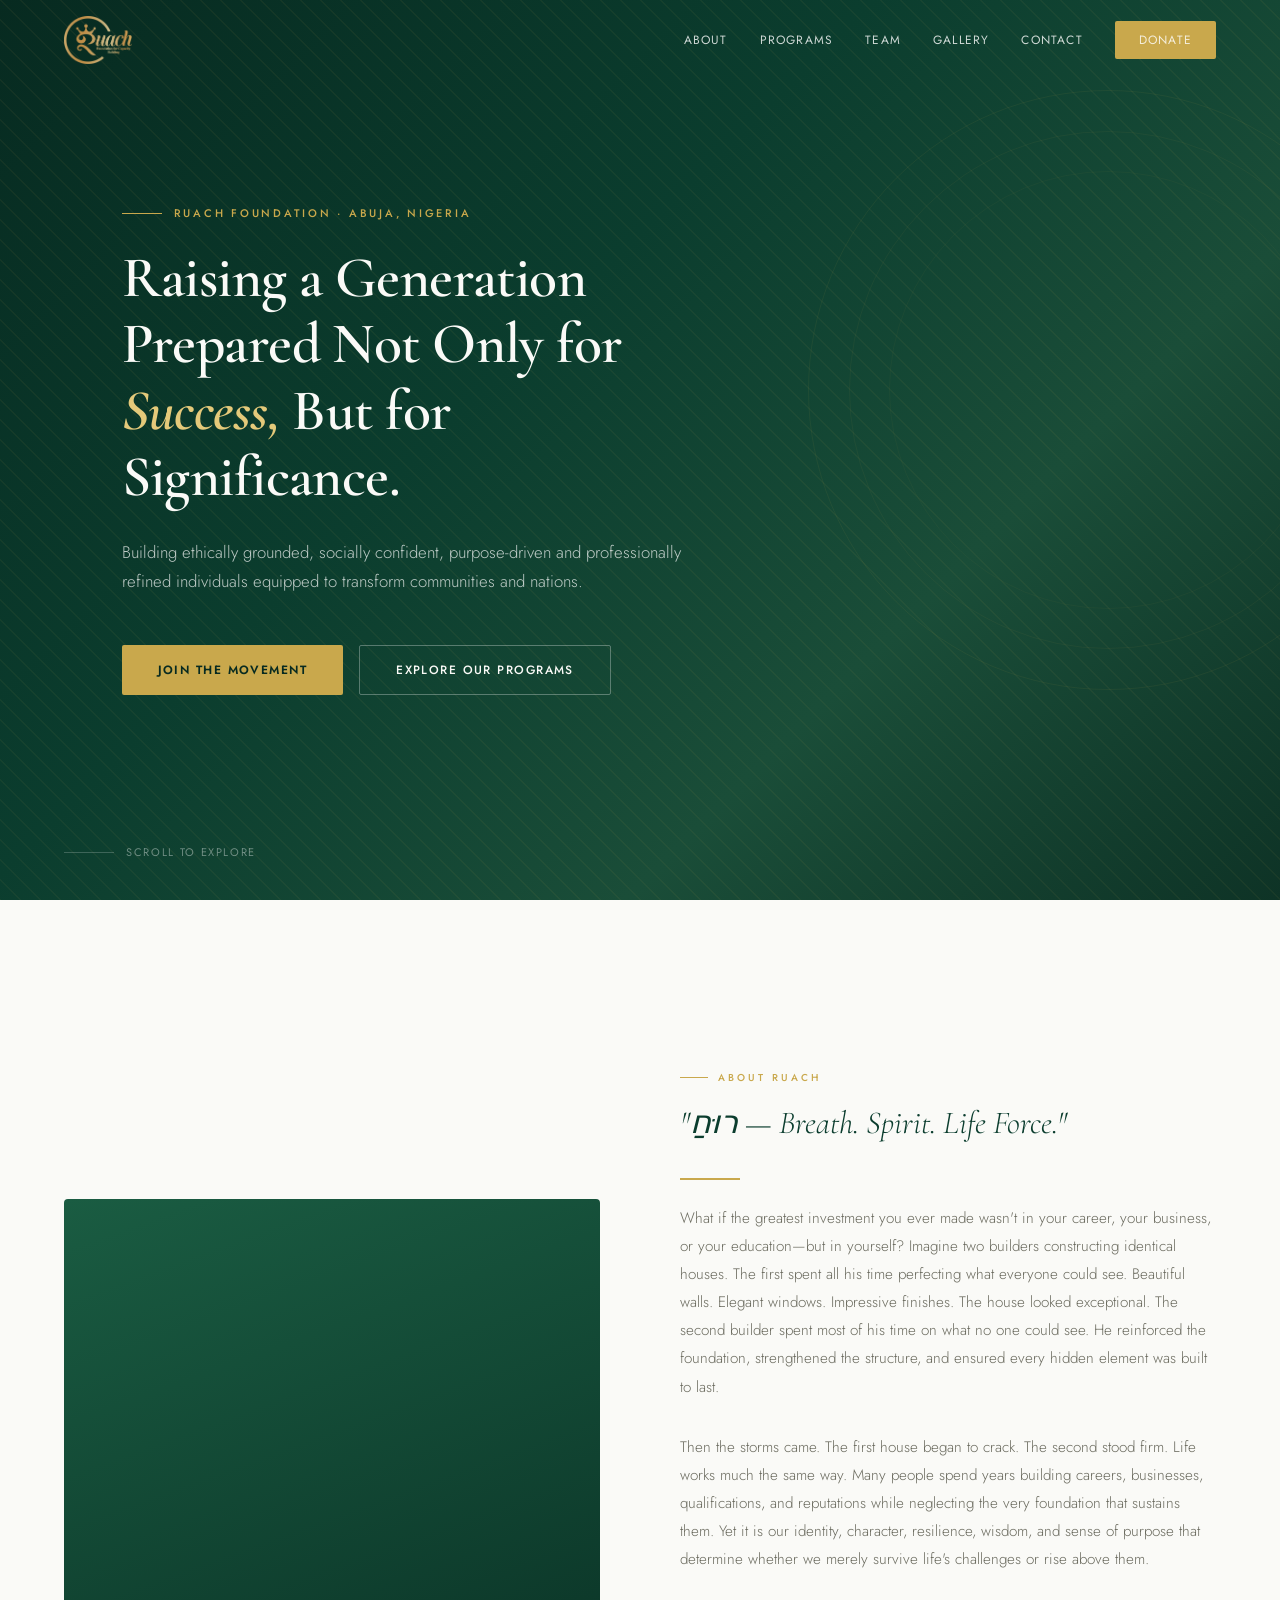
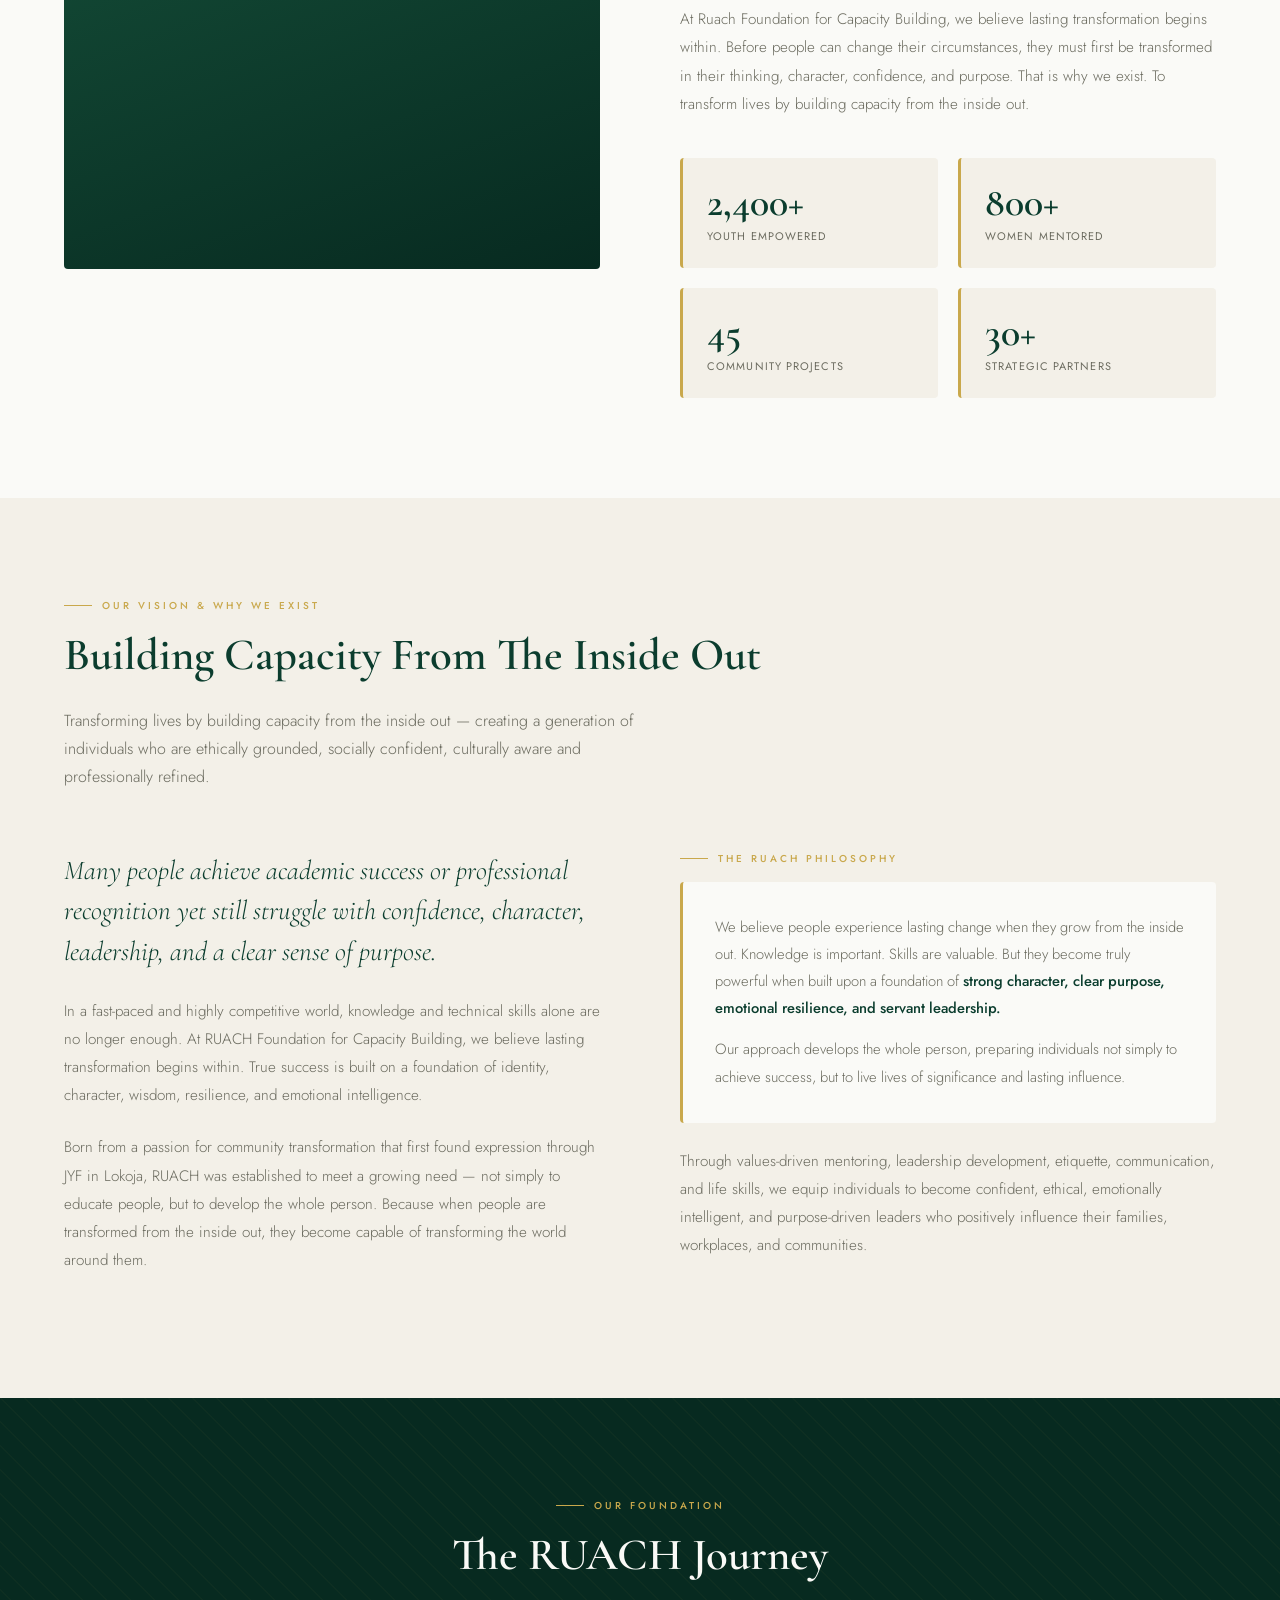
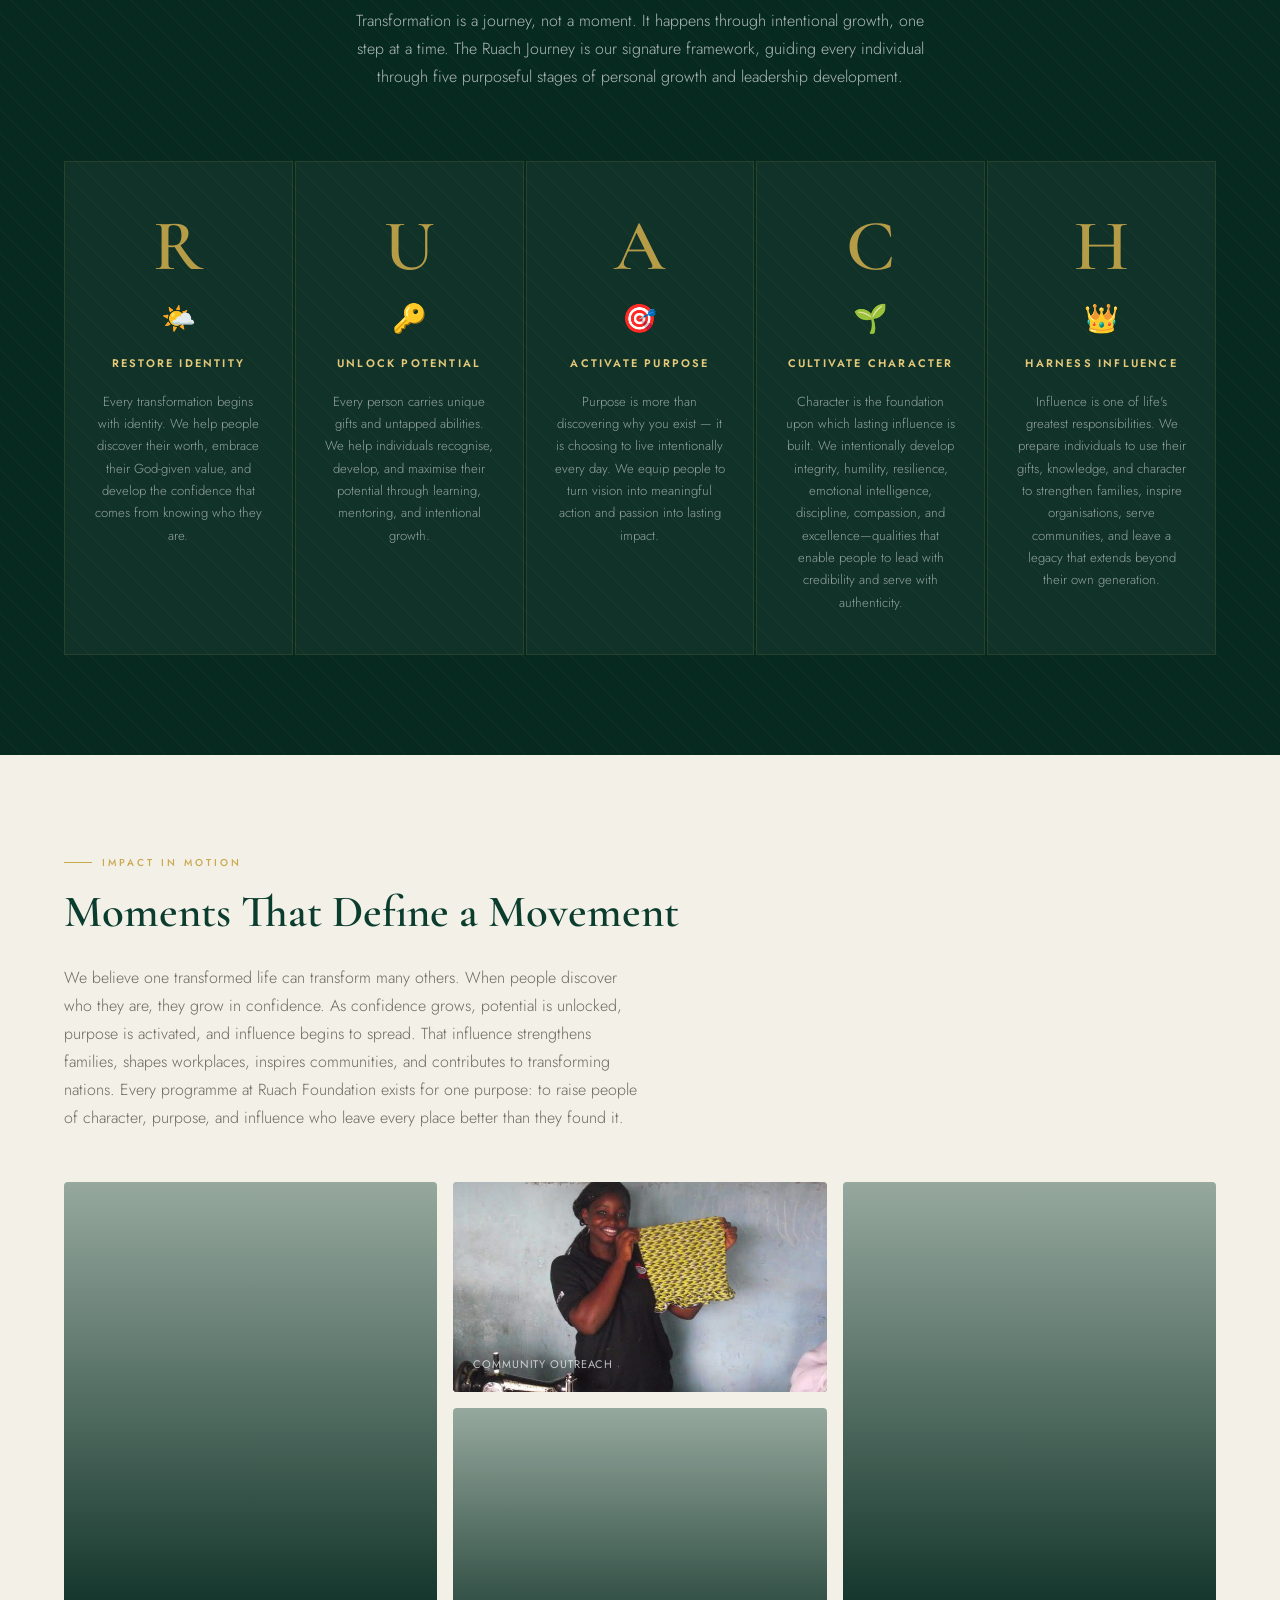
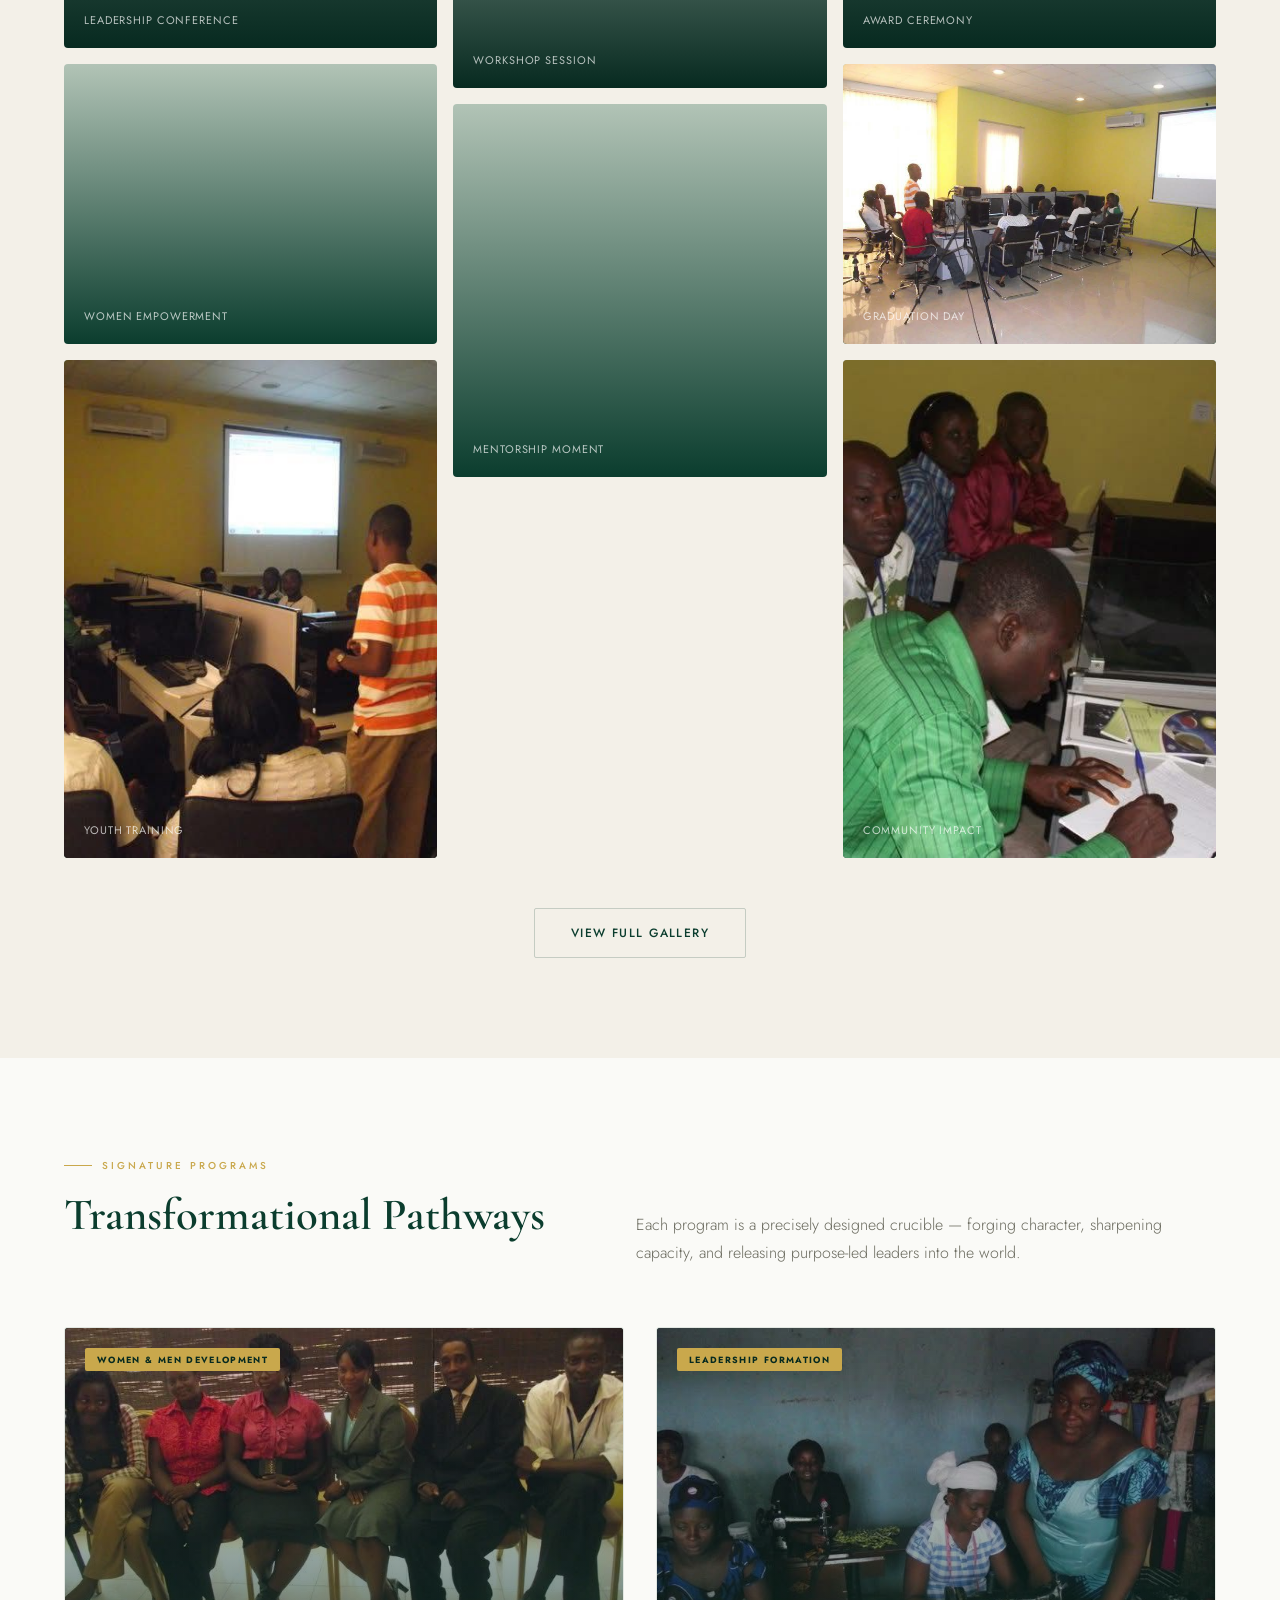
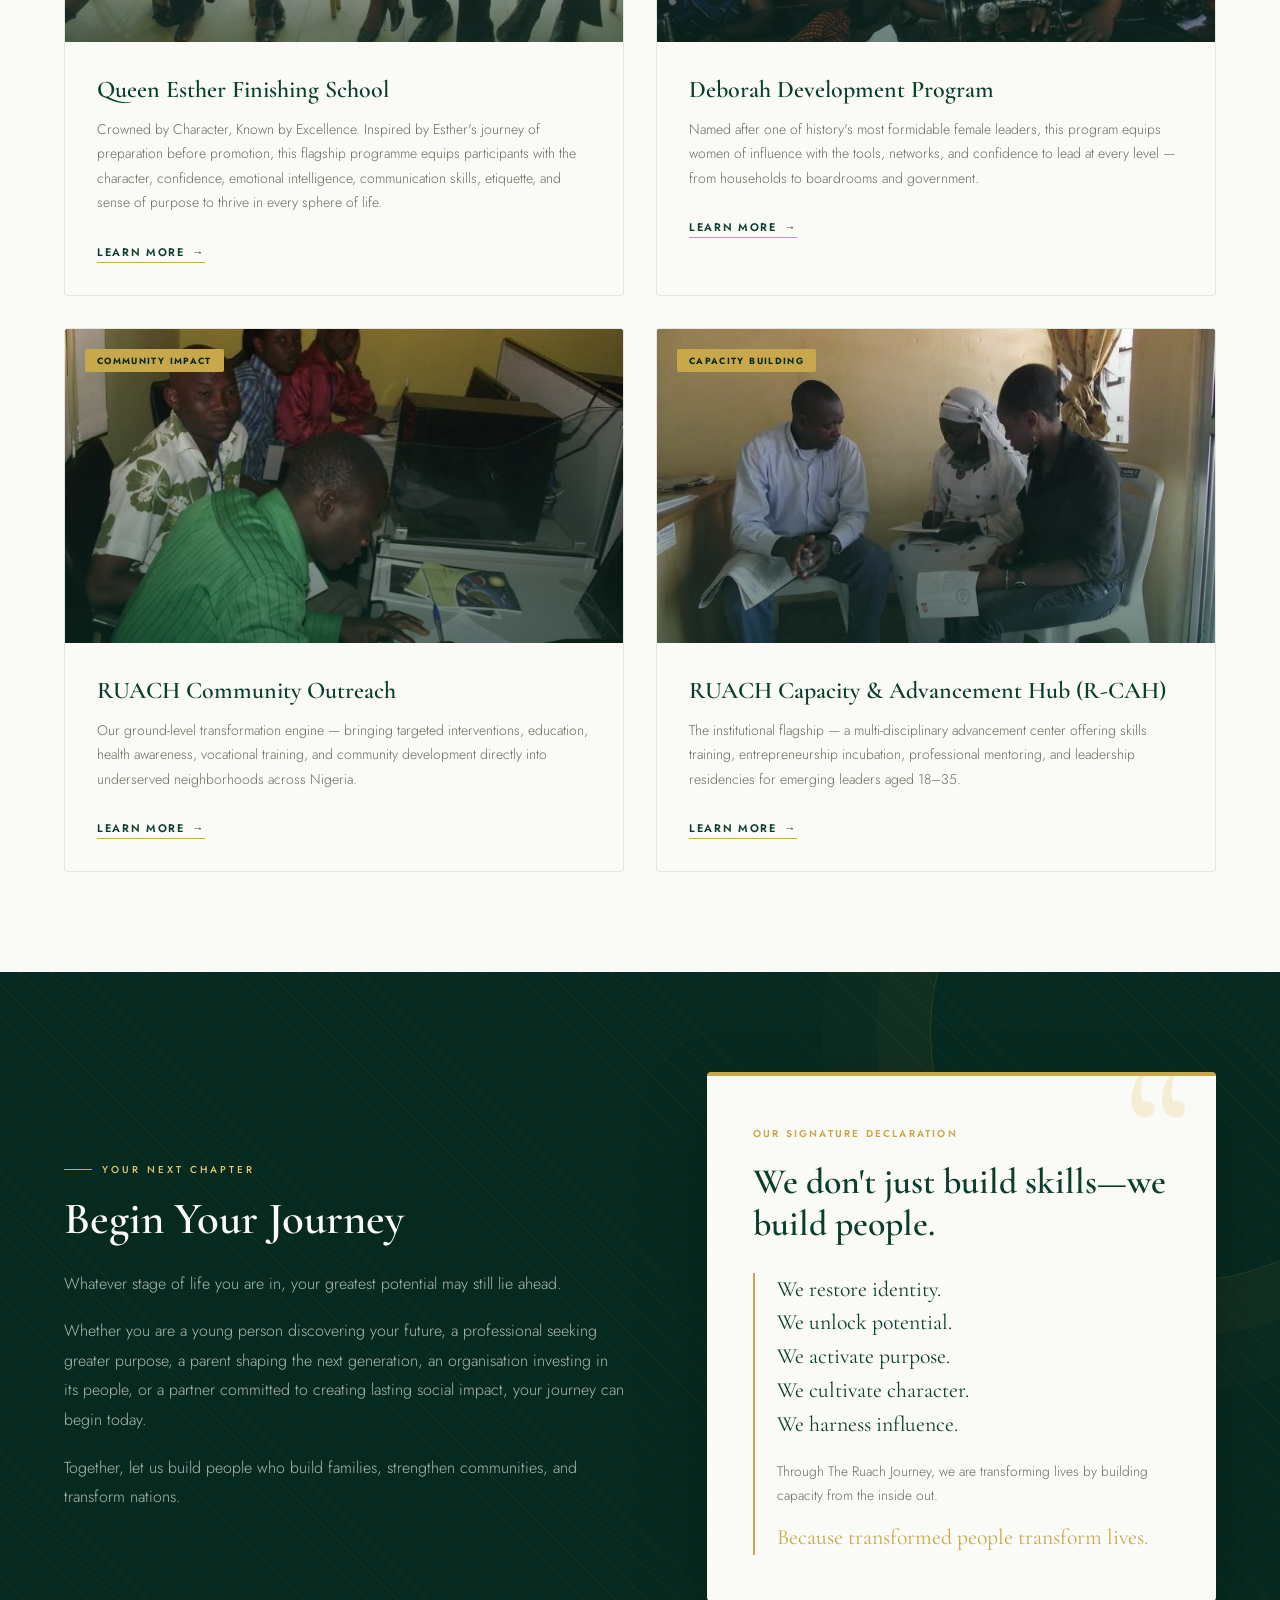
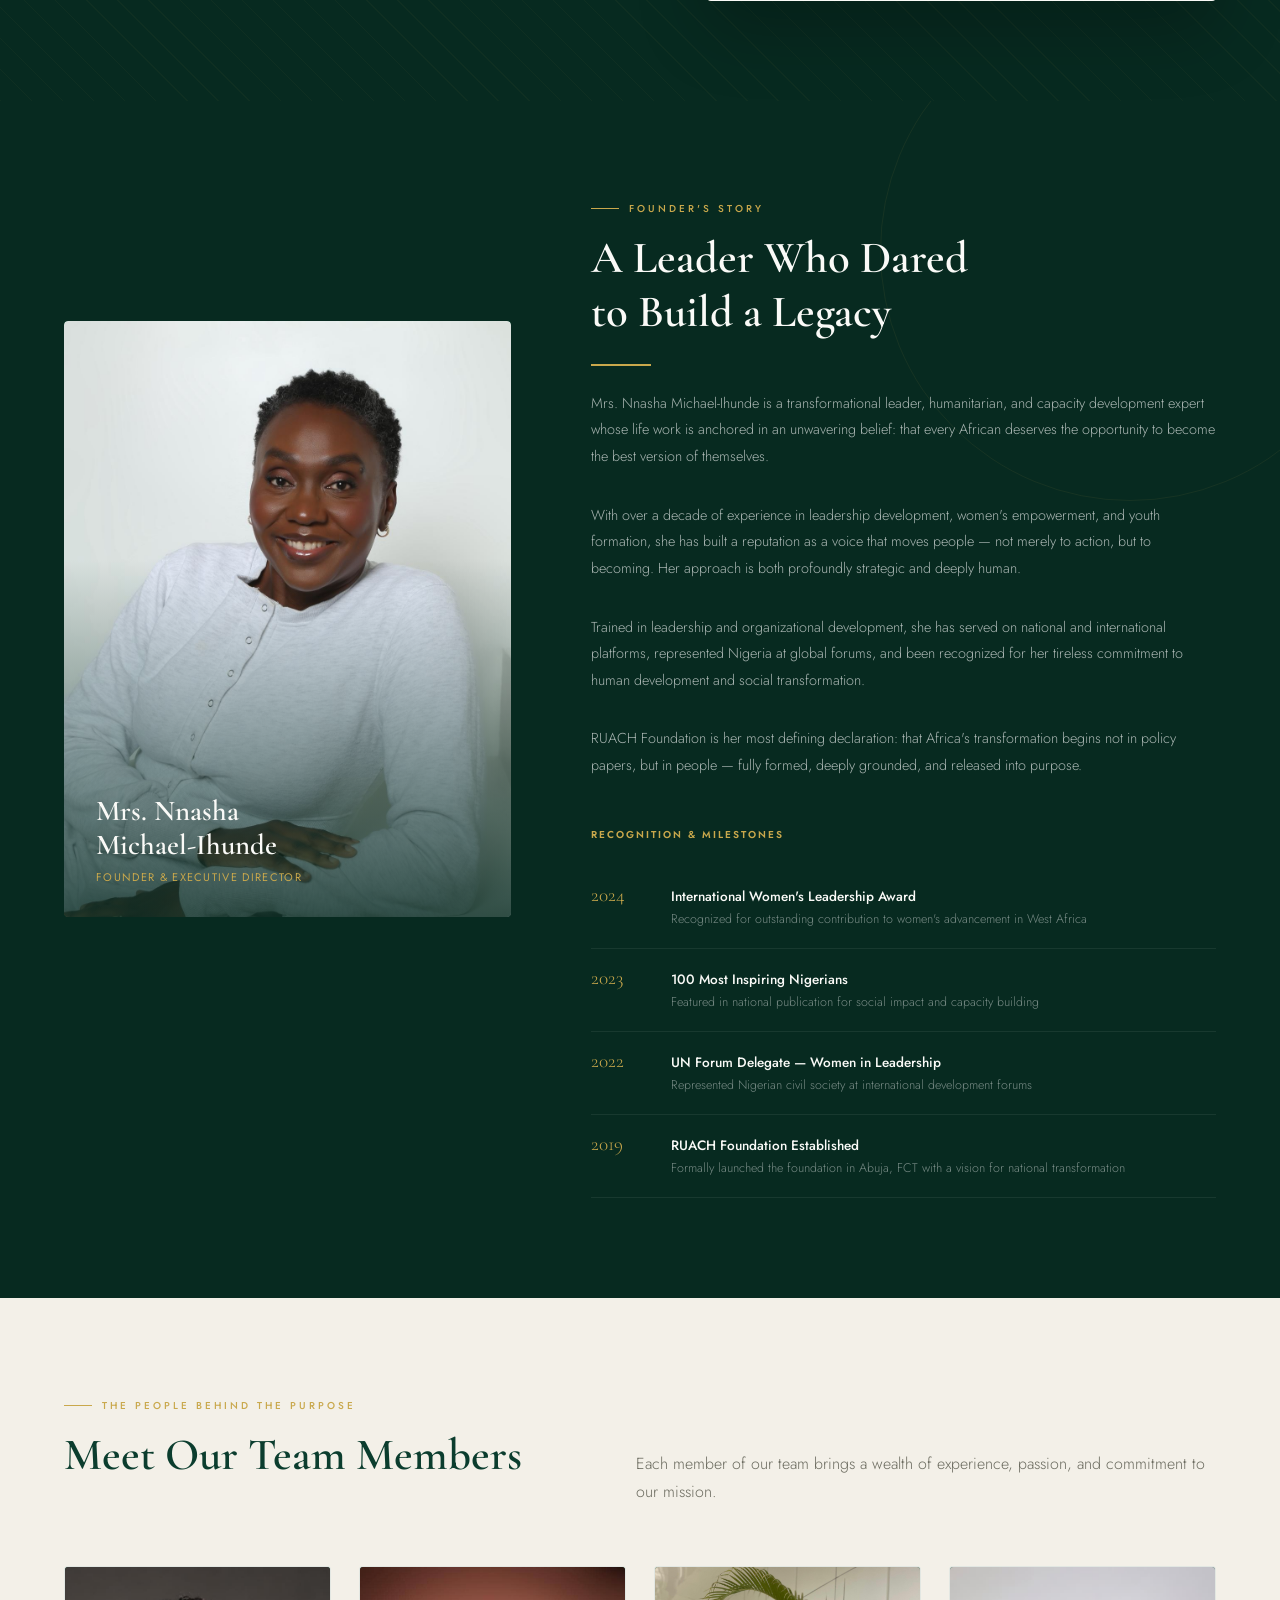
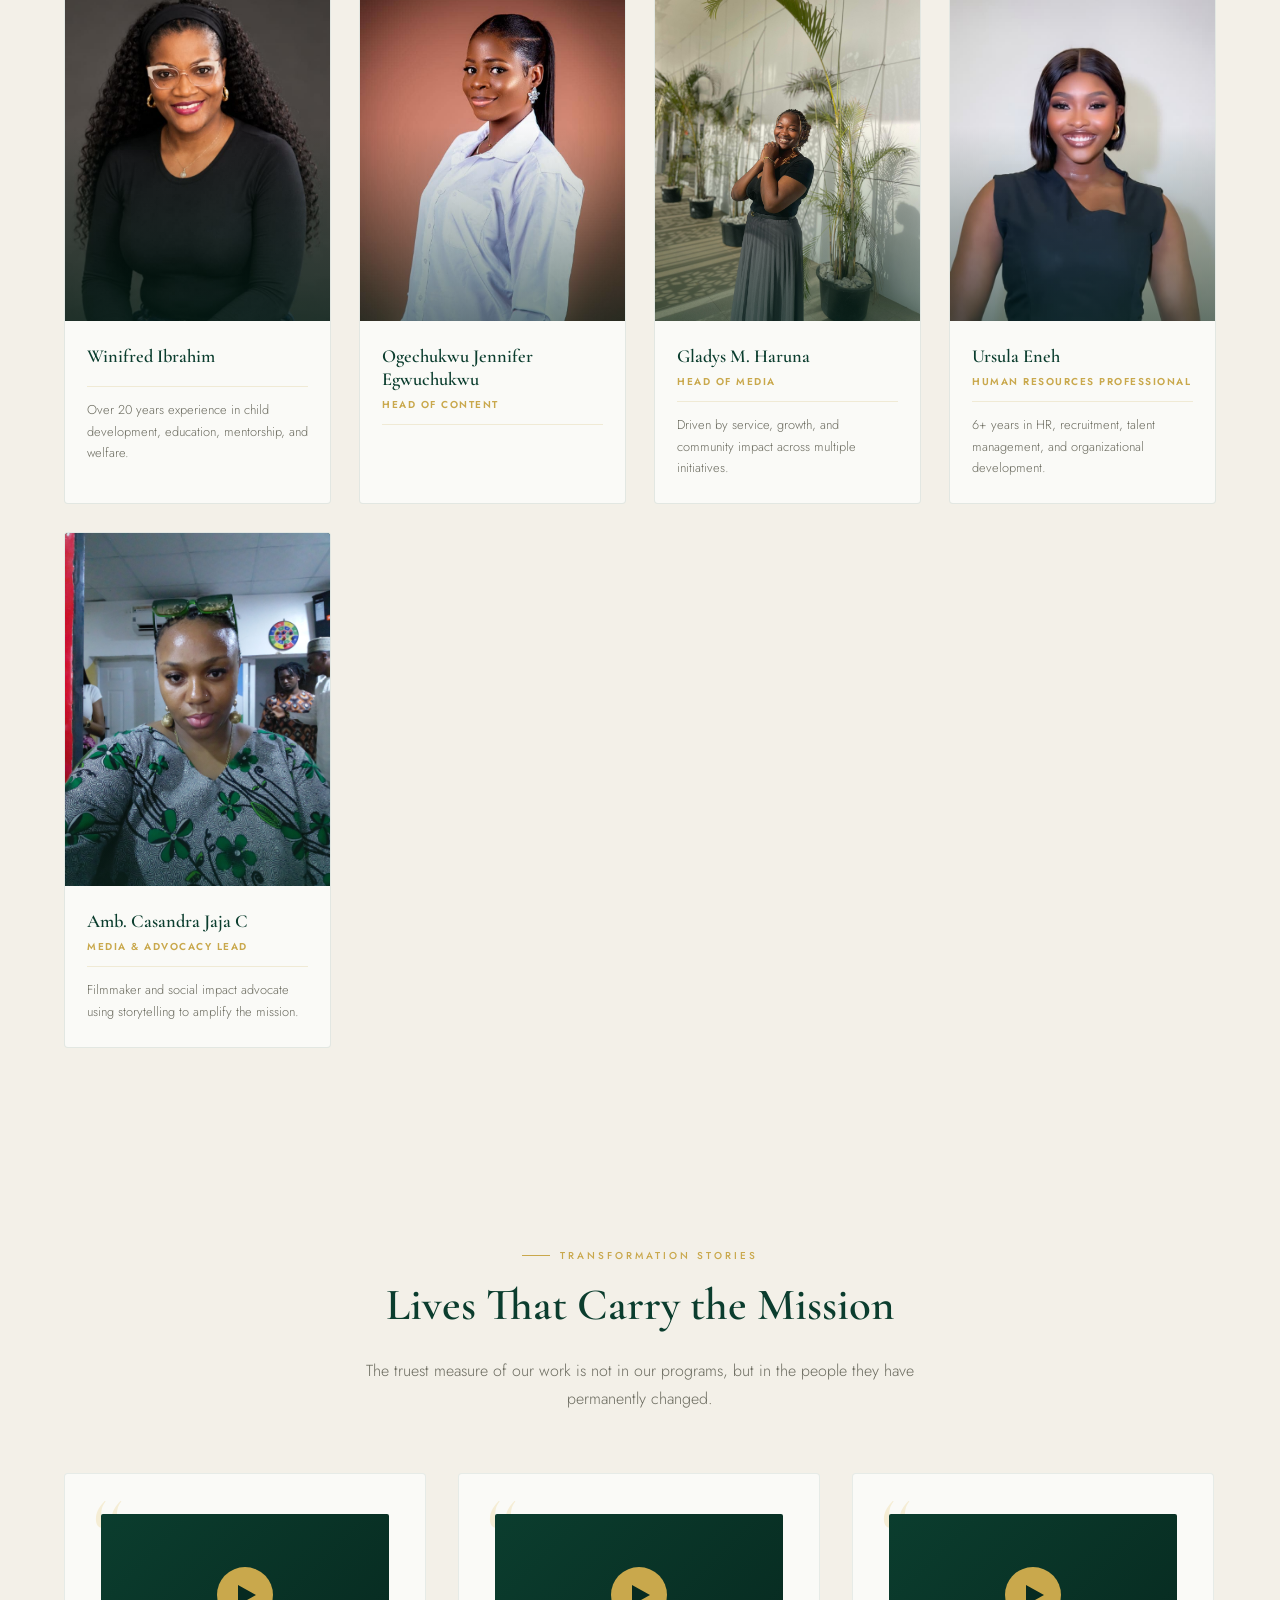
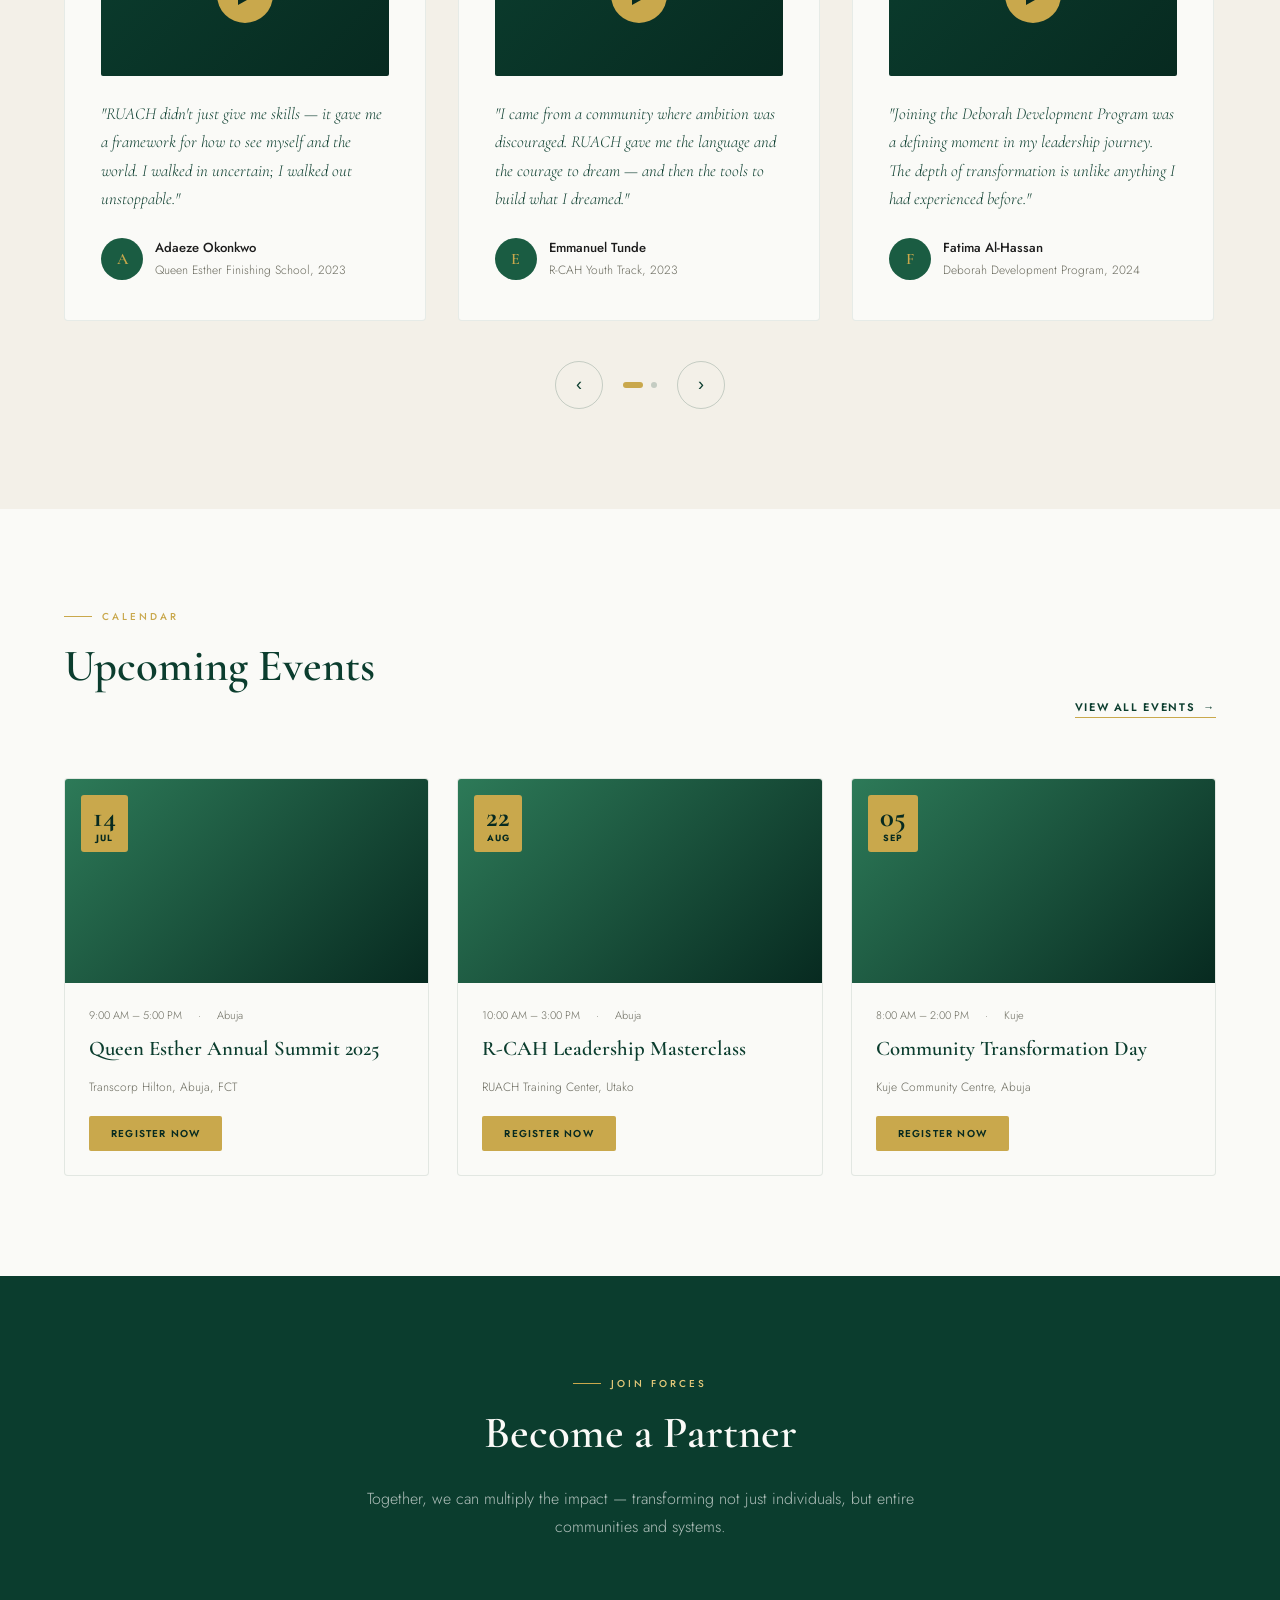
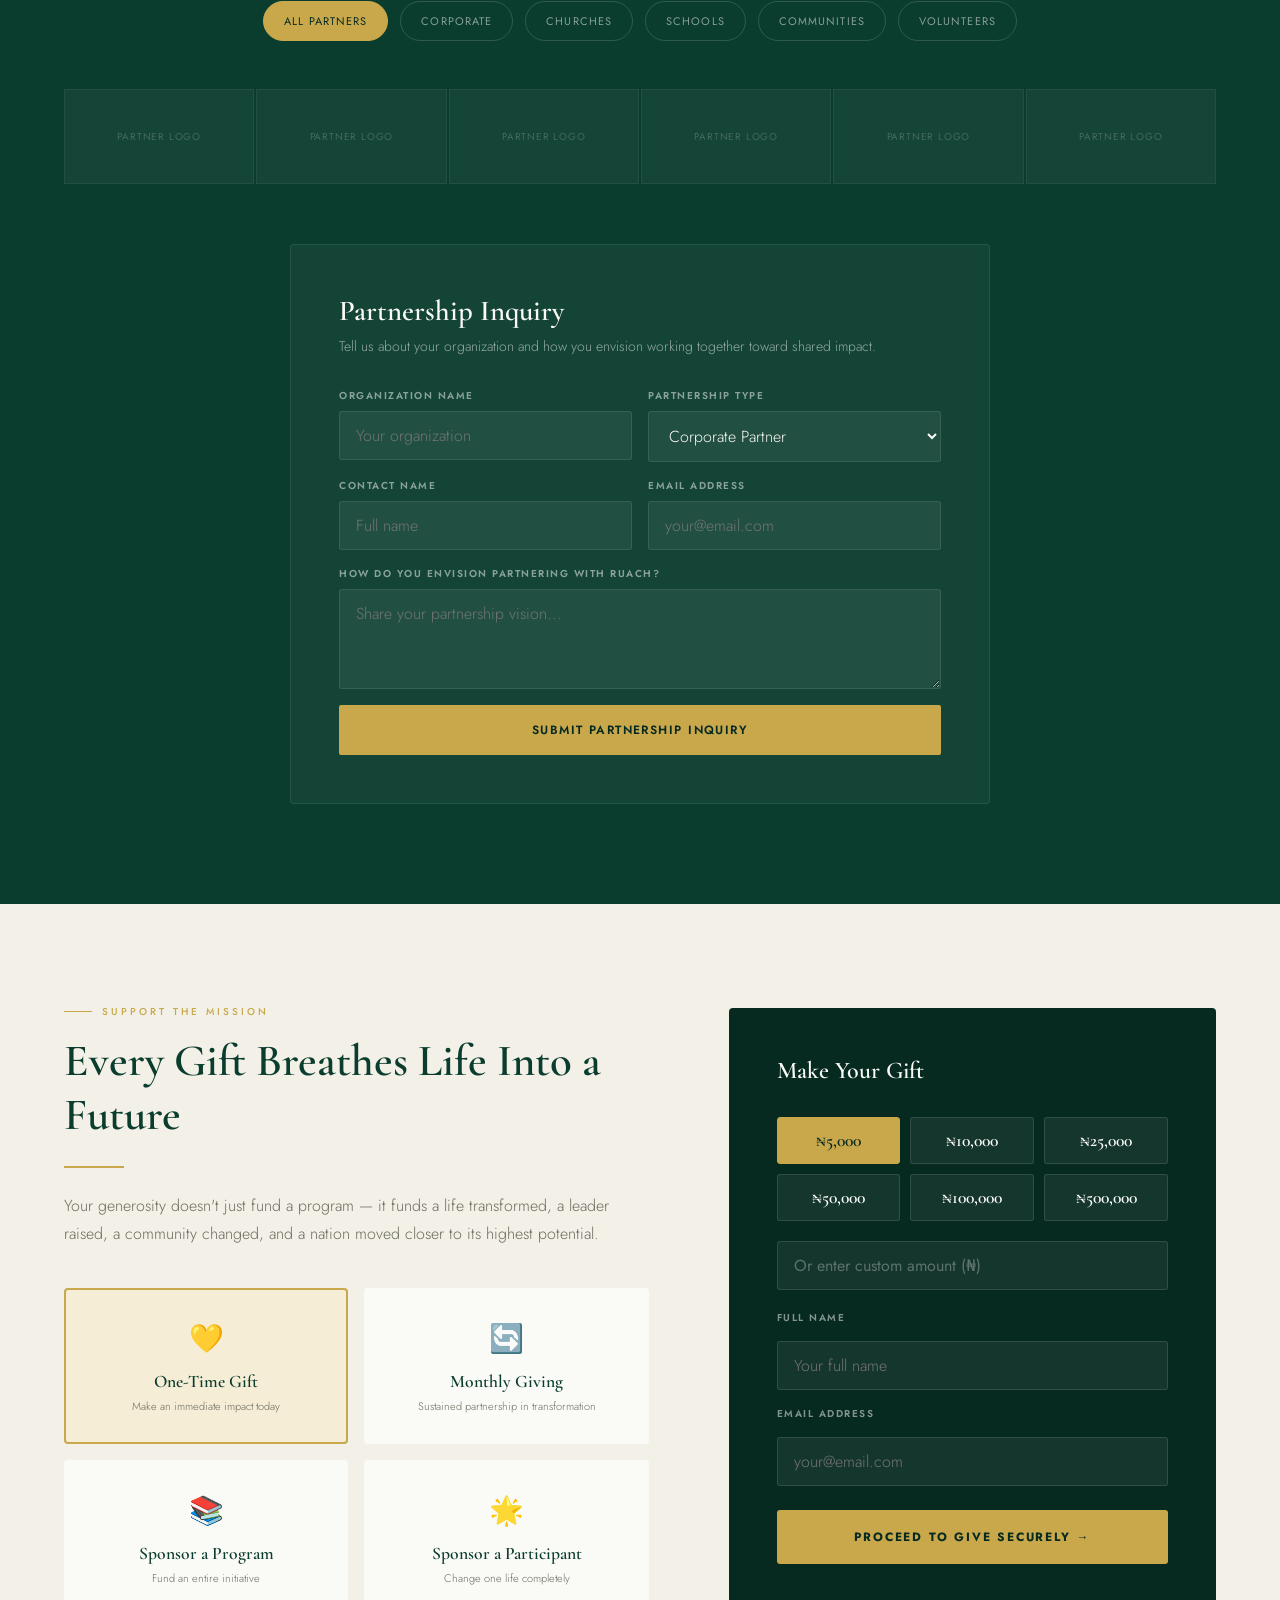
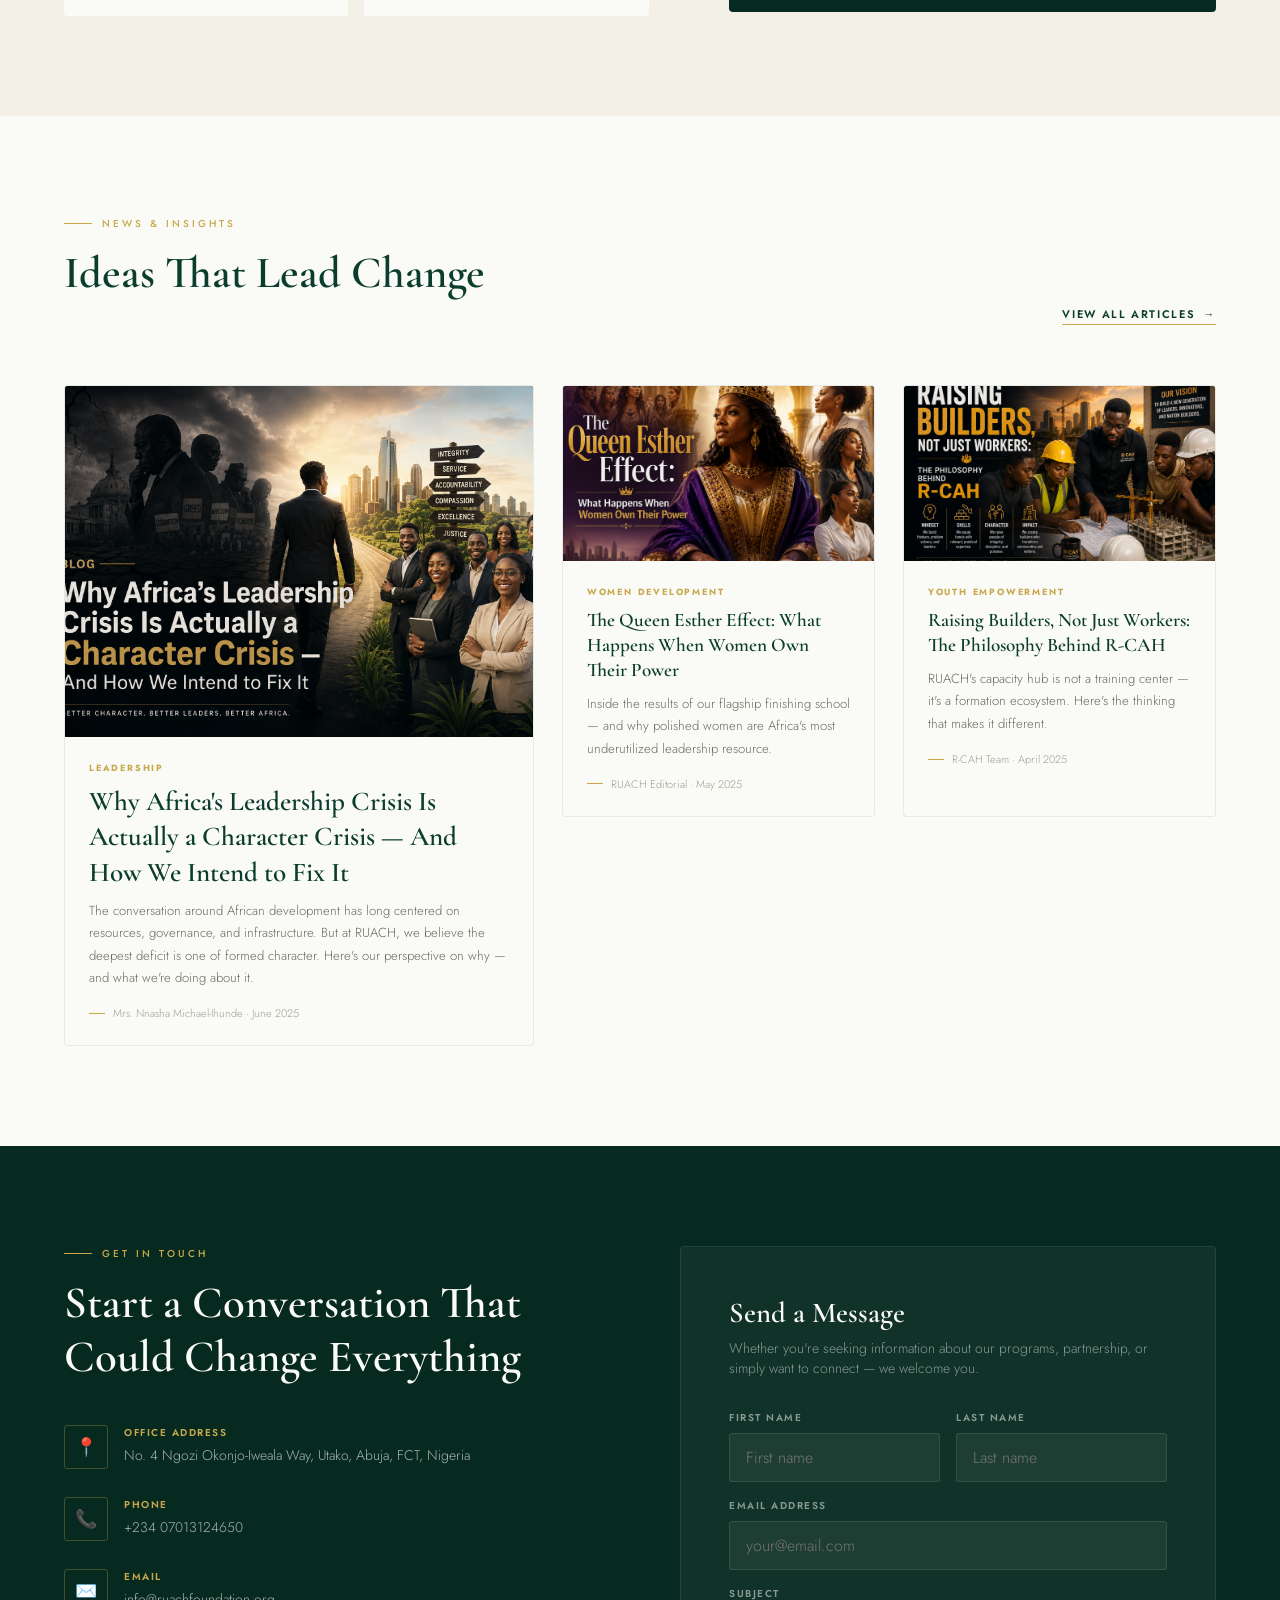
==== commit 01cd5333: "updated winfed" ====
--- a/frontend/index.html
+++ b/frontend/index.html
@@ -1402,7 +1402,7 @@
       </div>
       <div class="team-body">
         <h3 class="team-name">Winifred Ibrahim</h3>
-        <div class="team-role">Head of content</div>
+        <div class="team-role"></div>
         <p class="team-bio">Over 20 years experience in child development, education, mentorship, and welfare.</p>
       </div>
     </div>
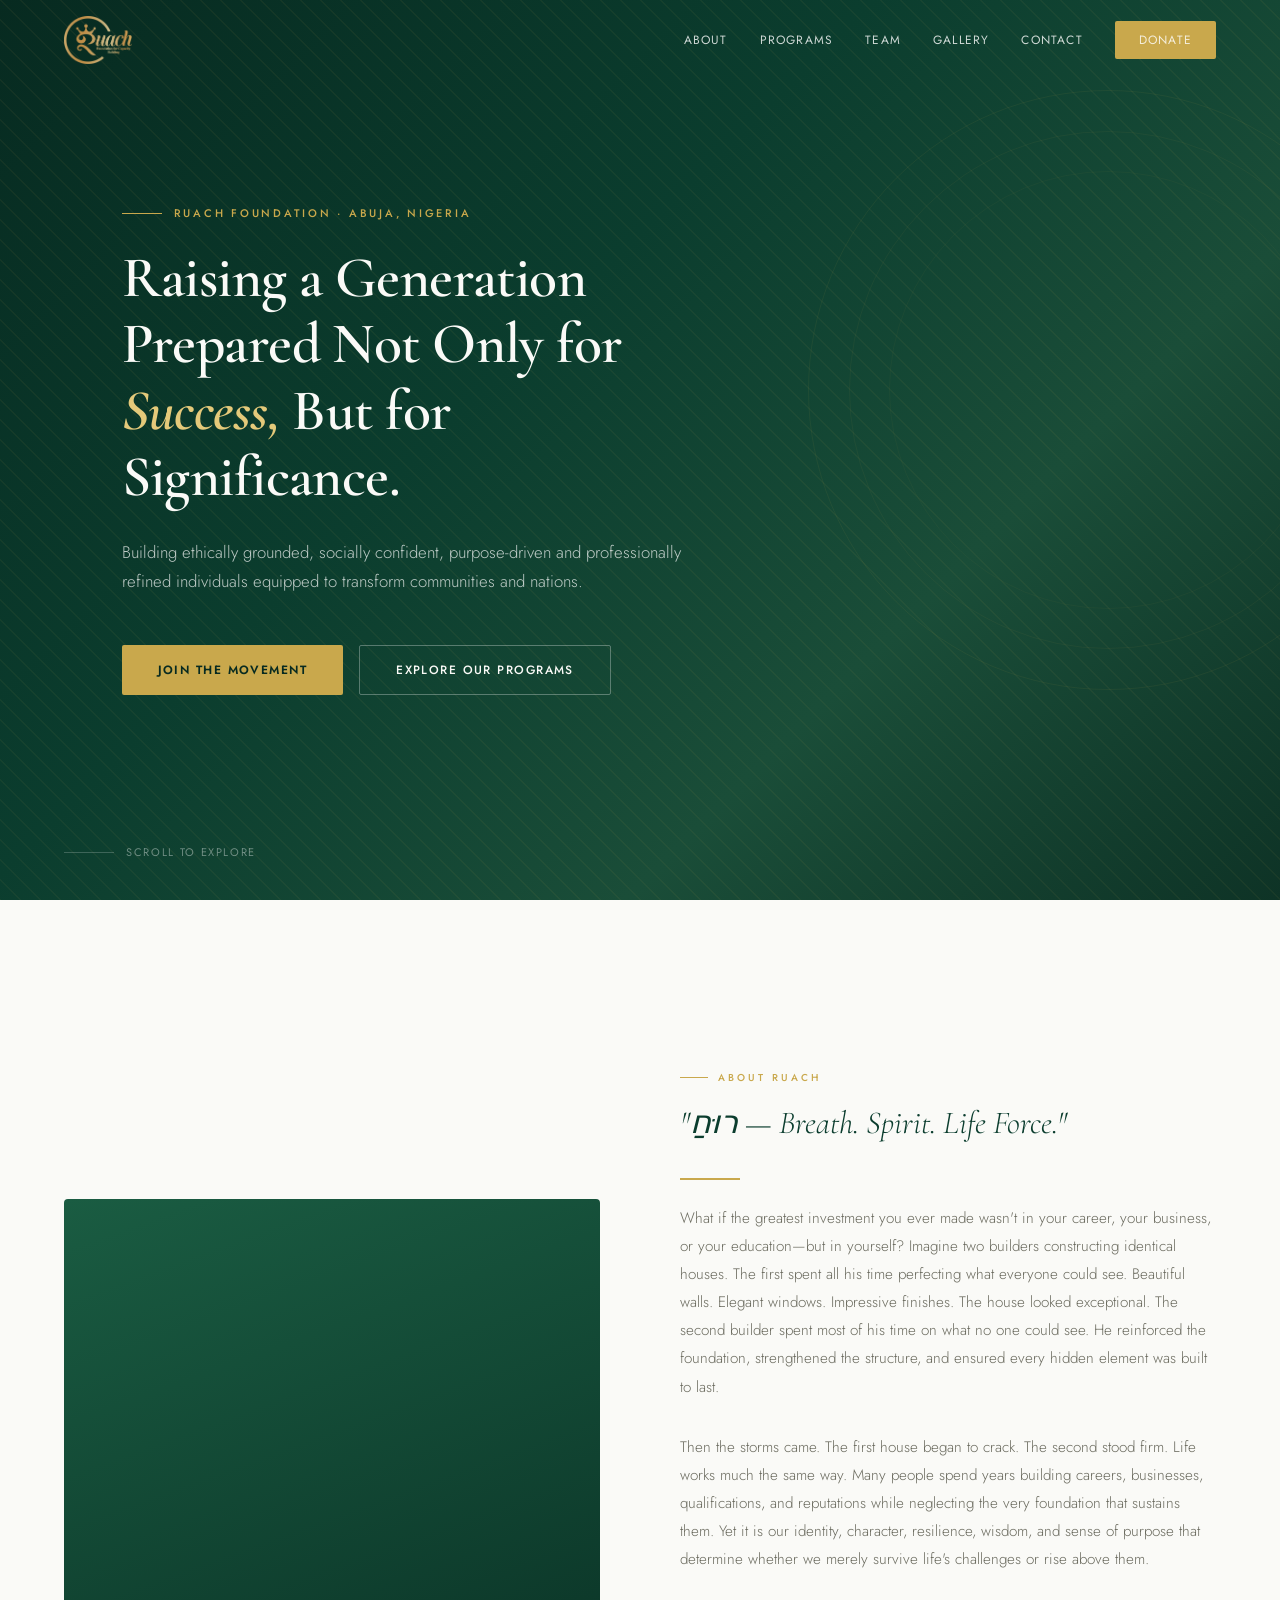
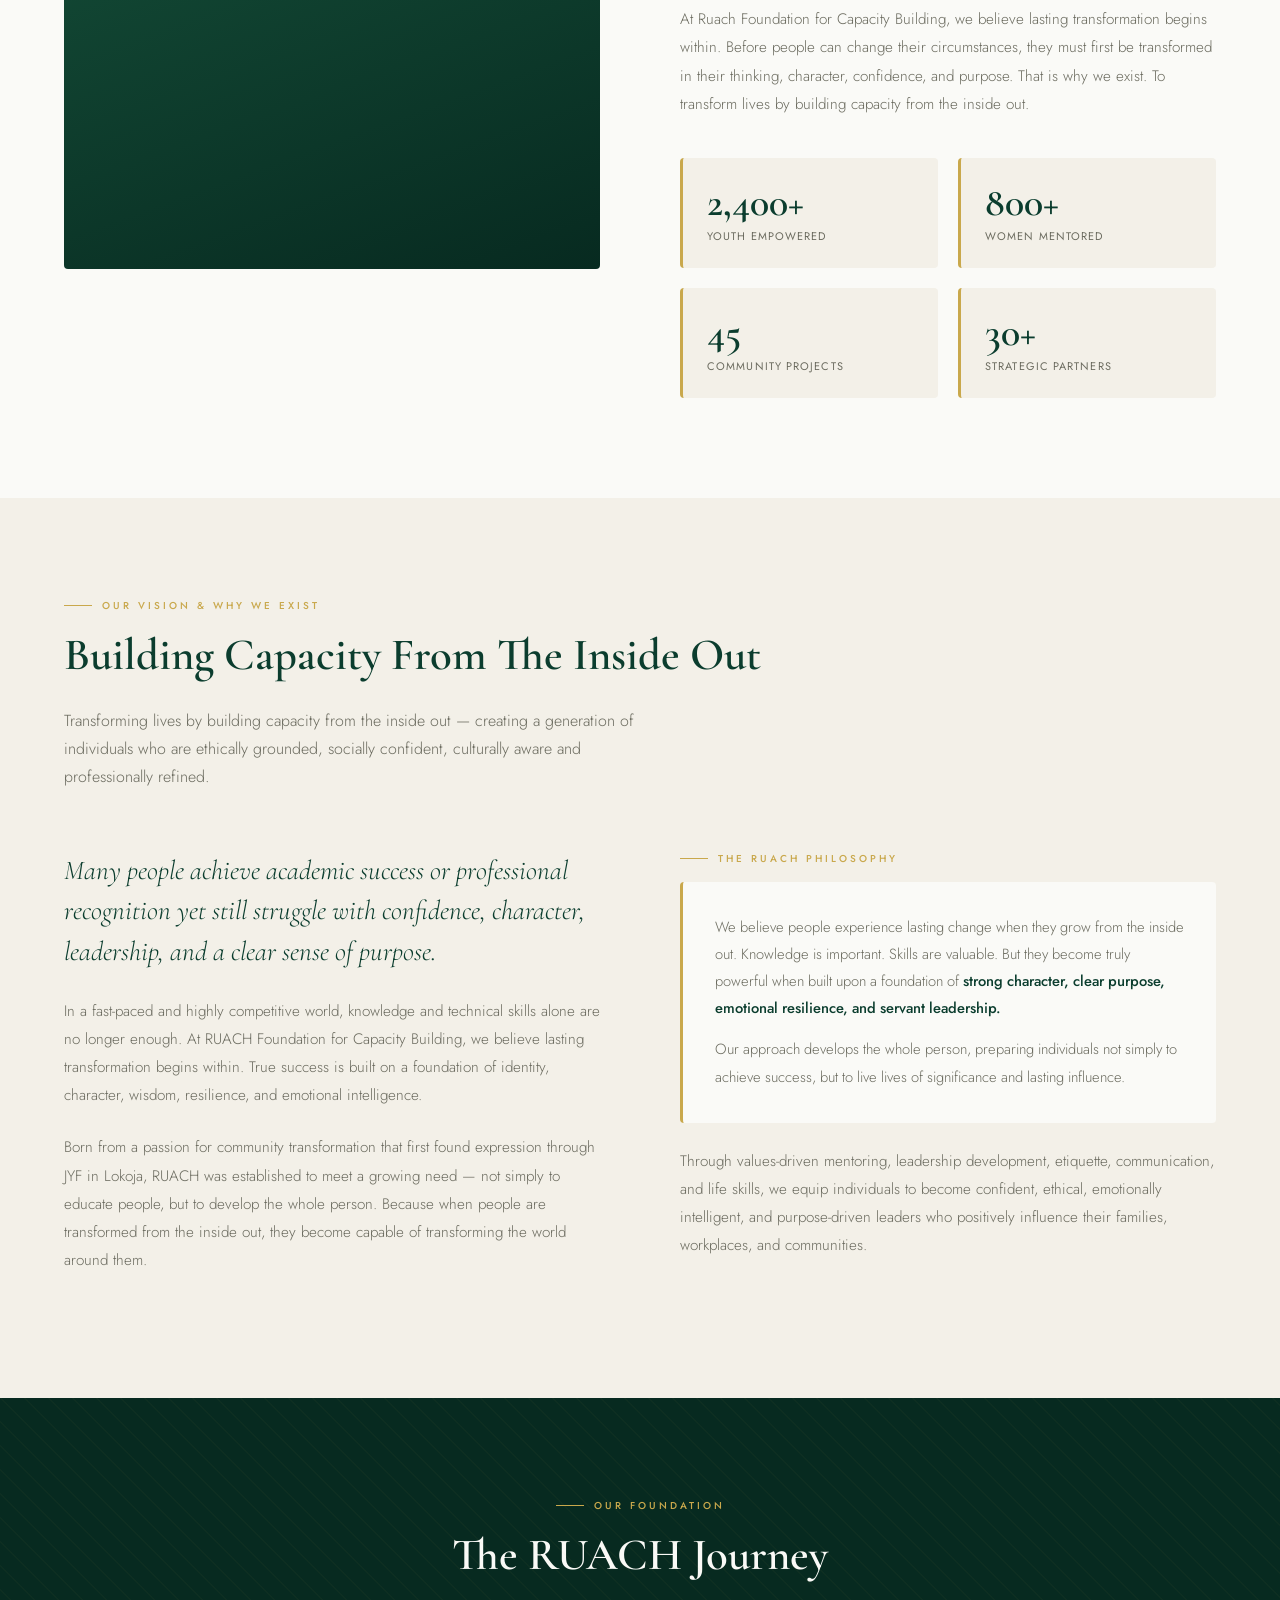
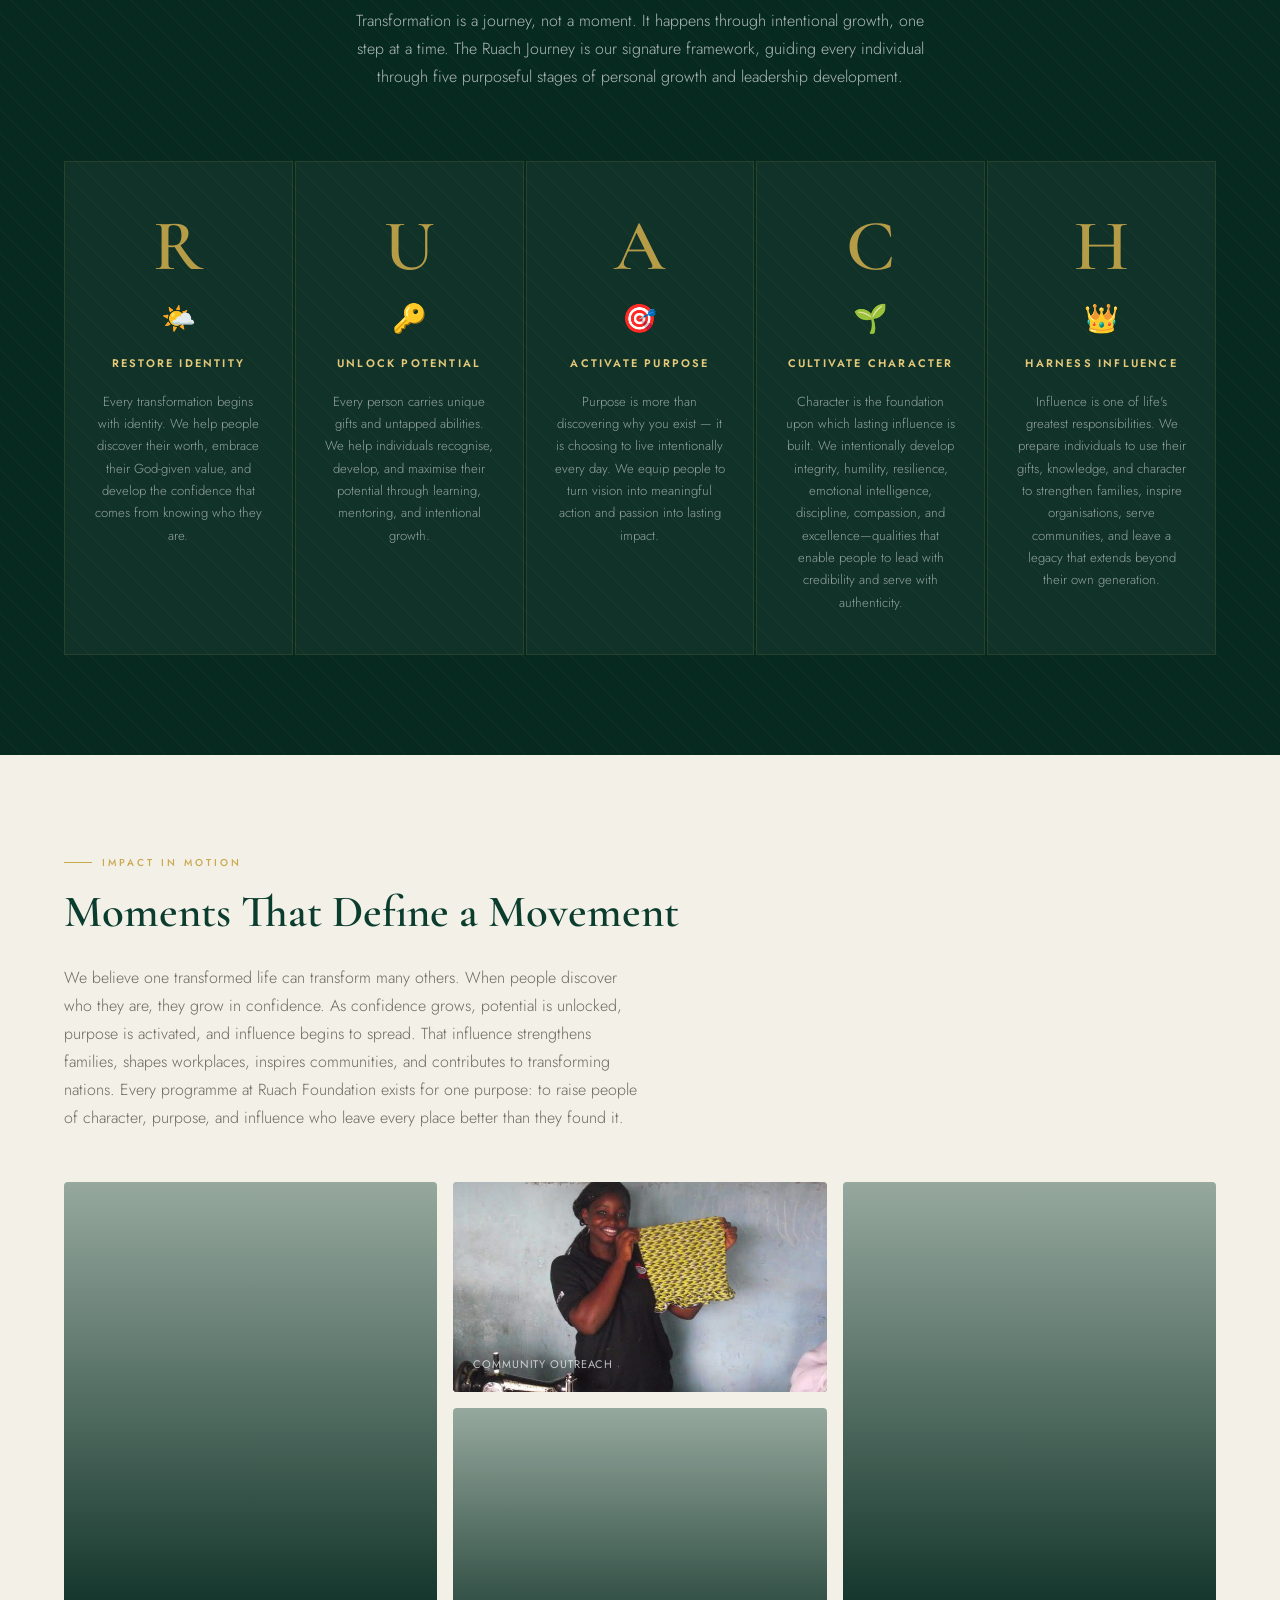
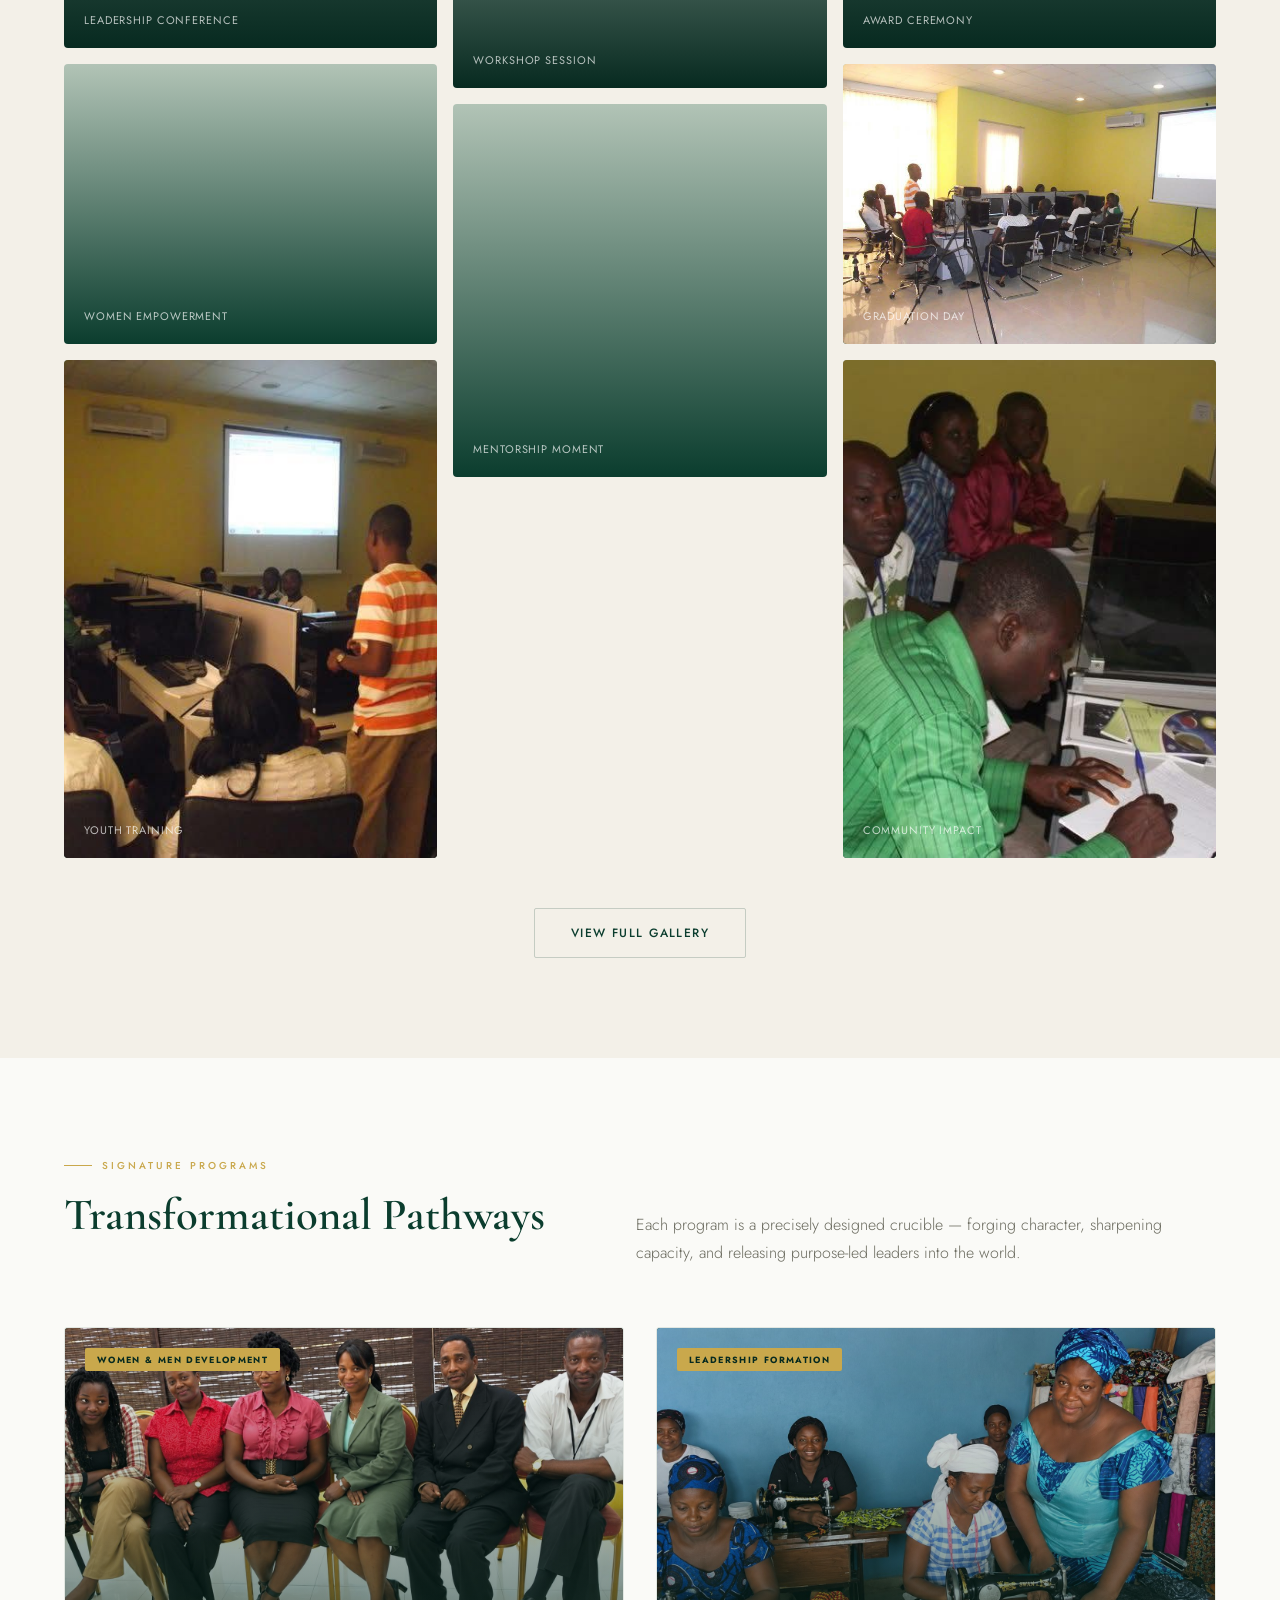
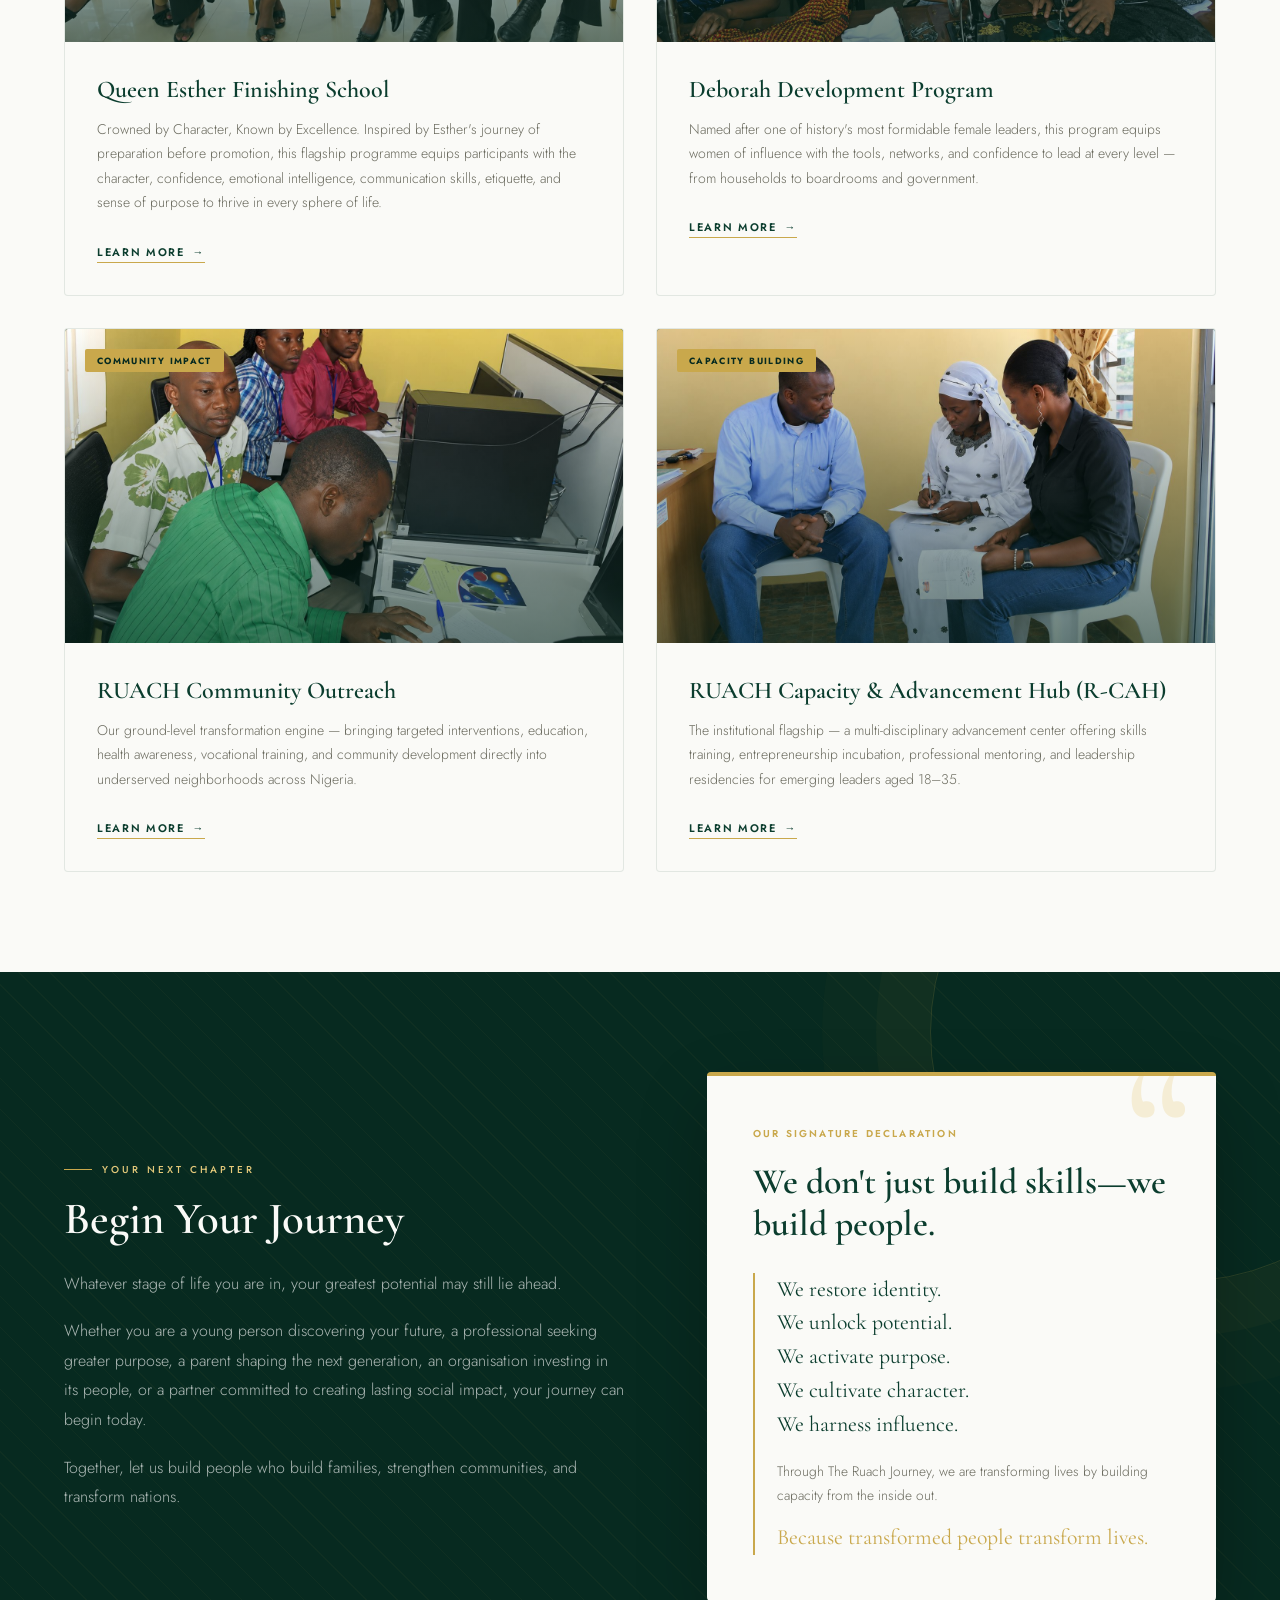
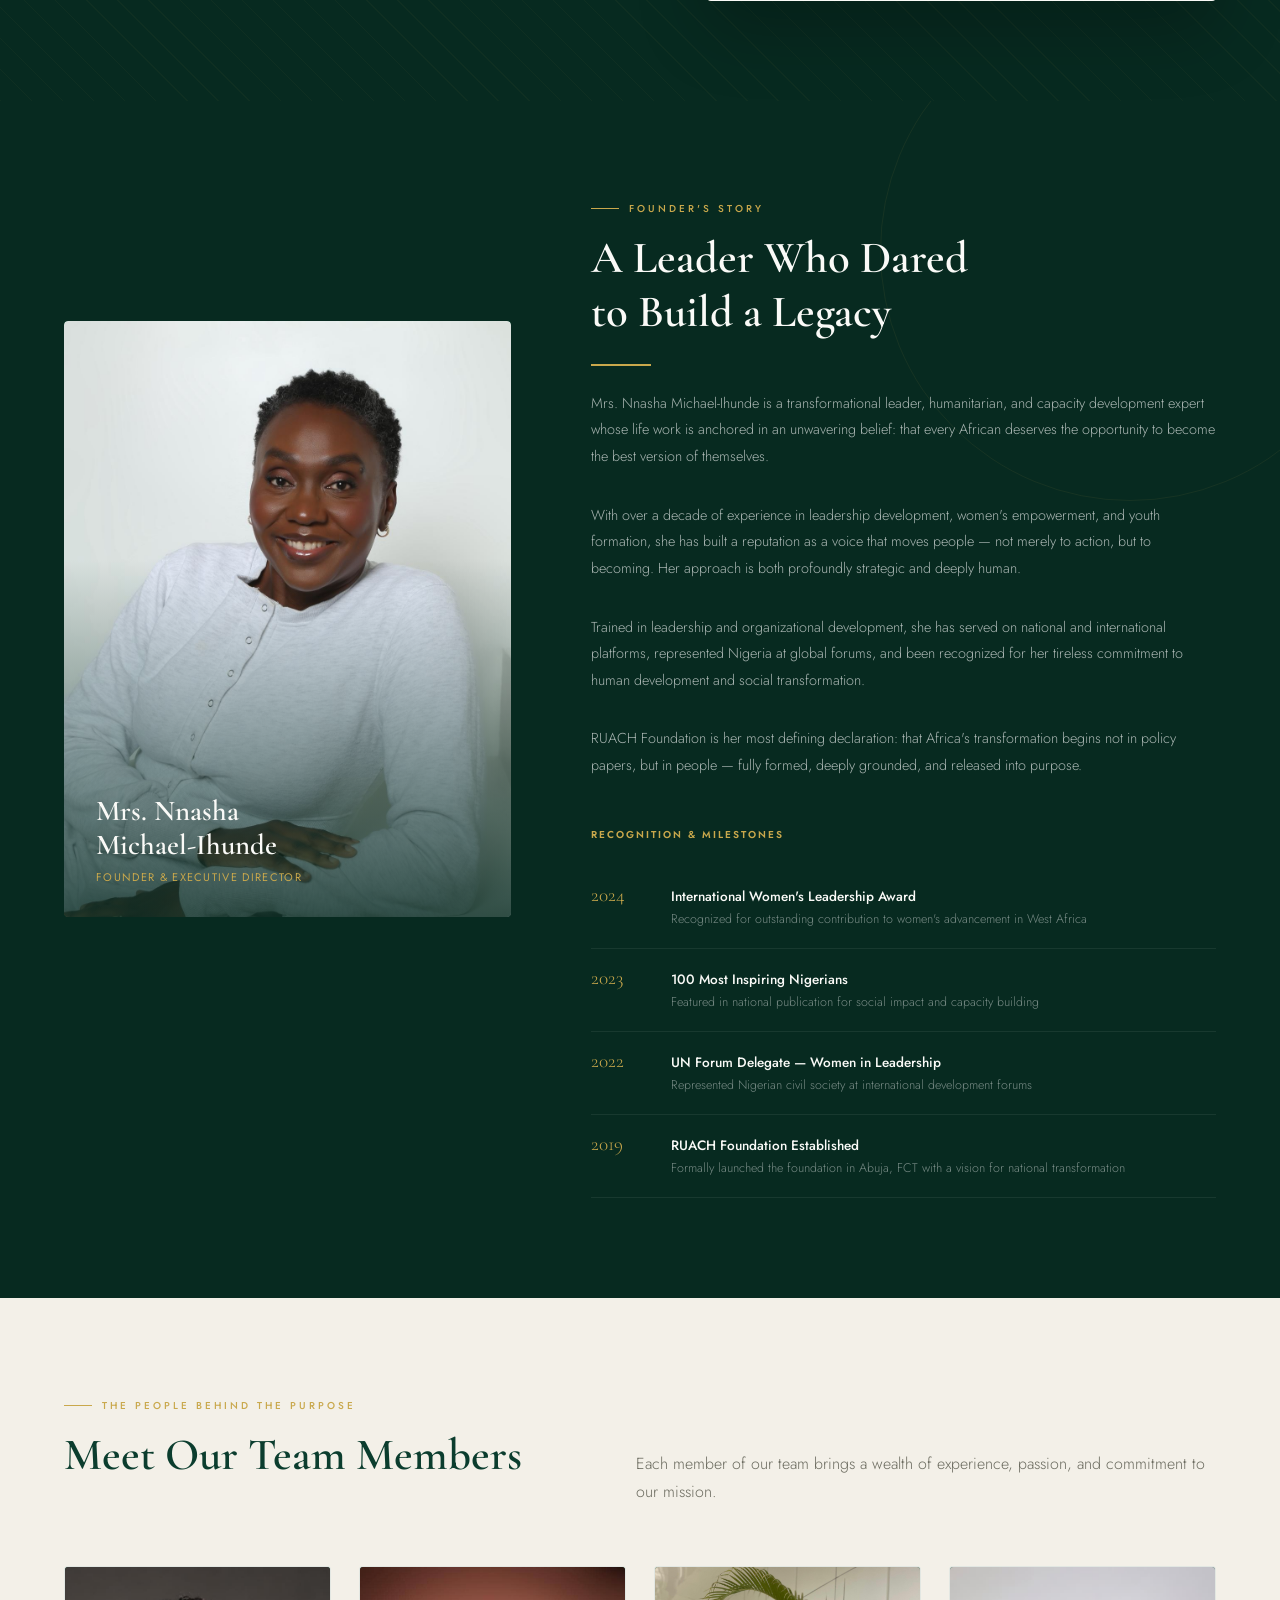
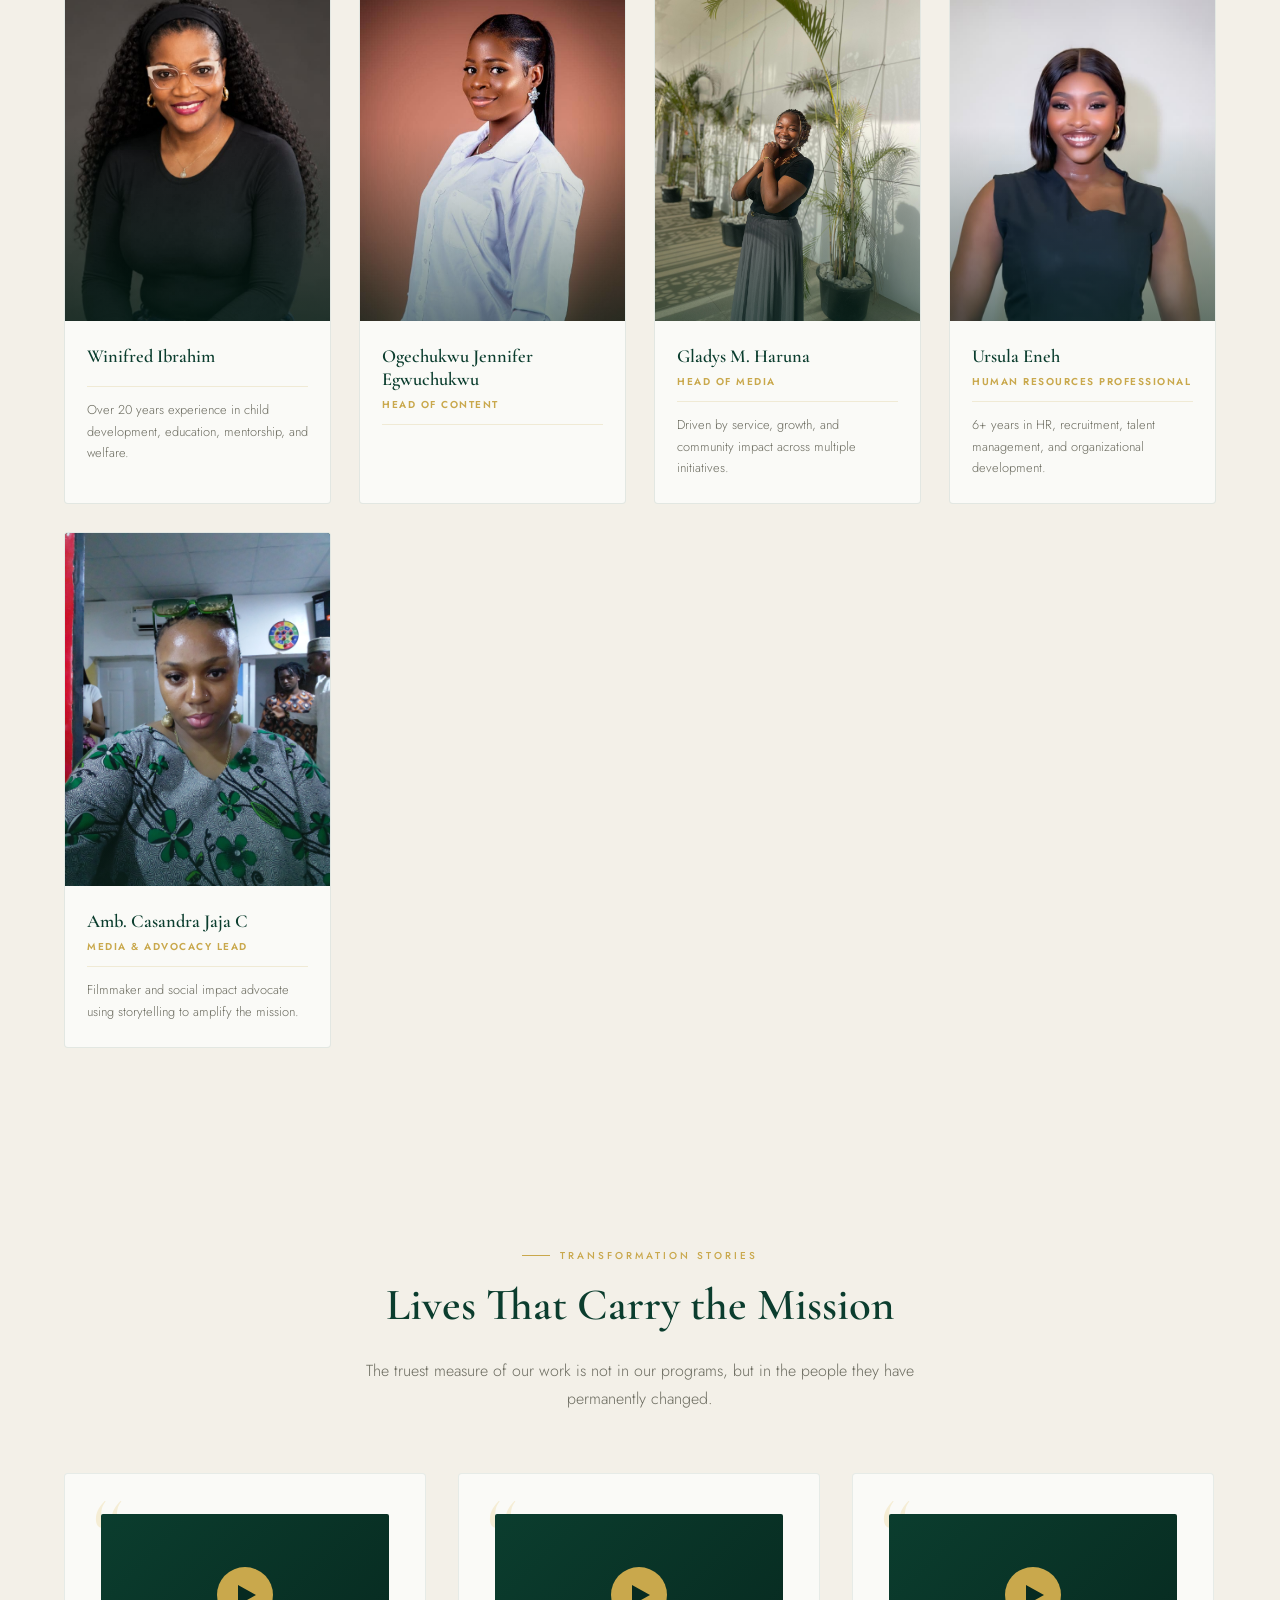
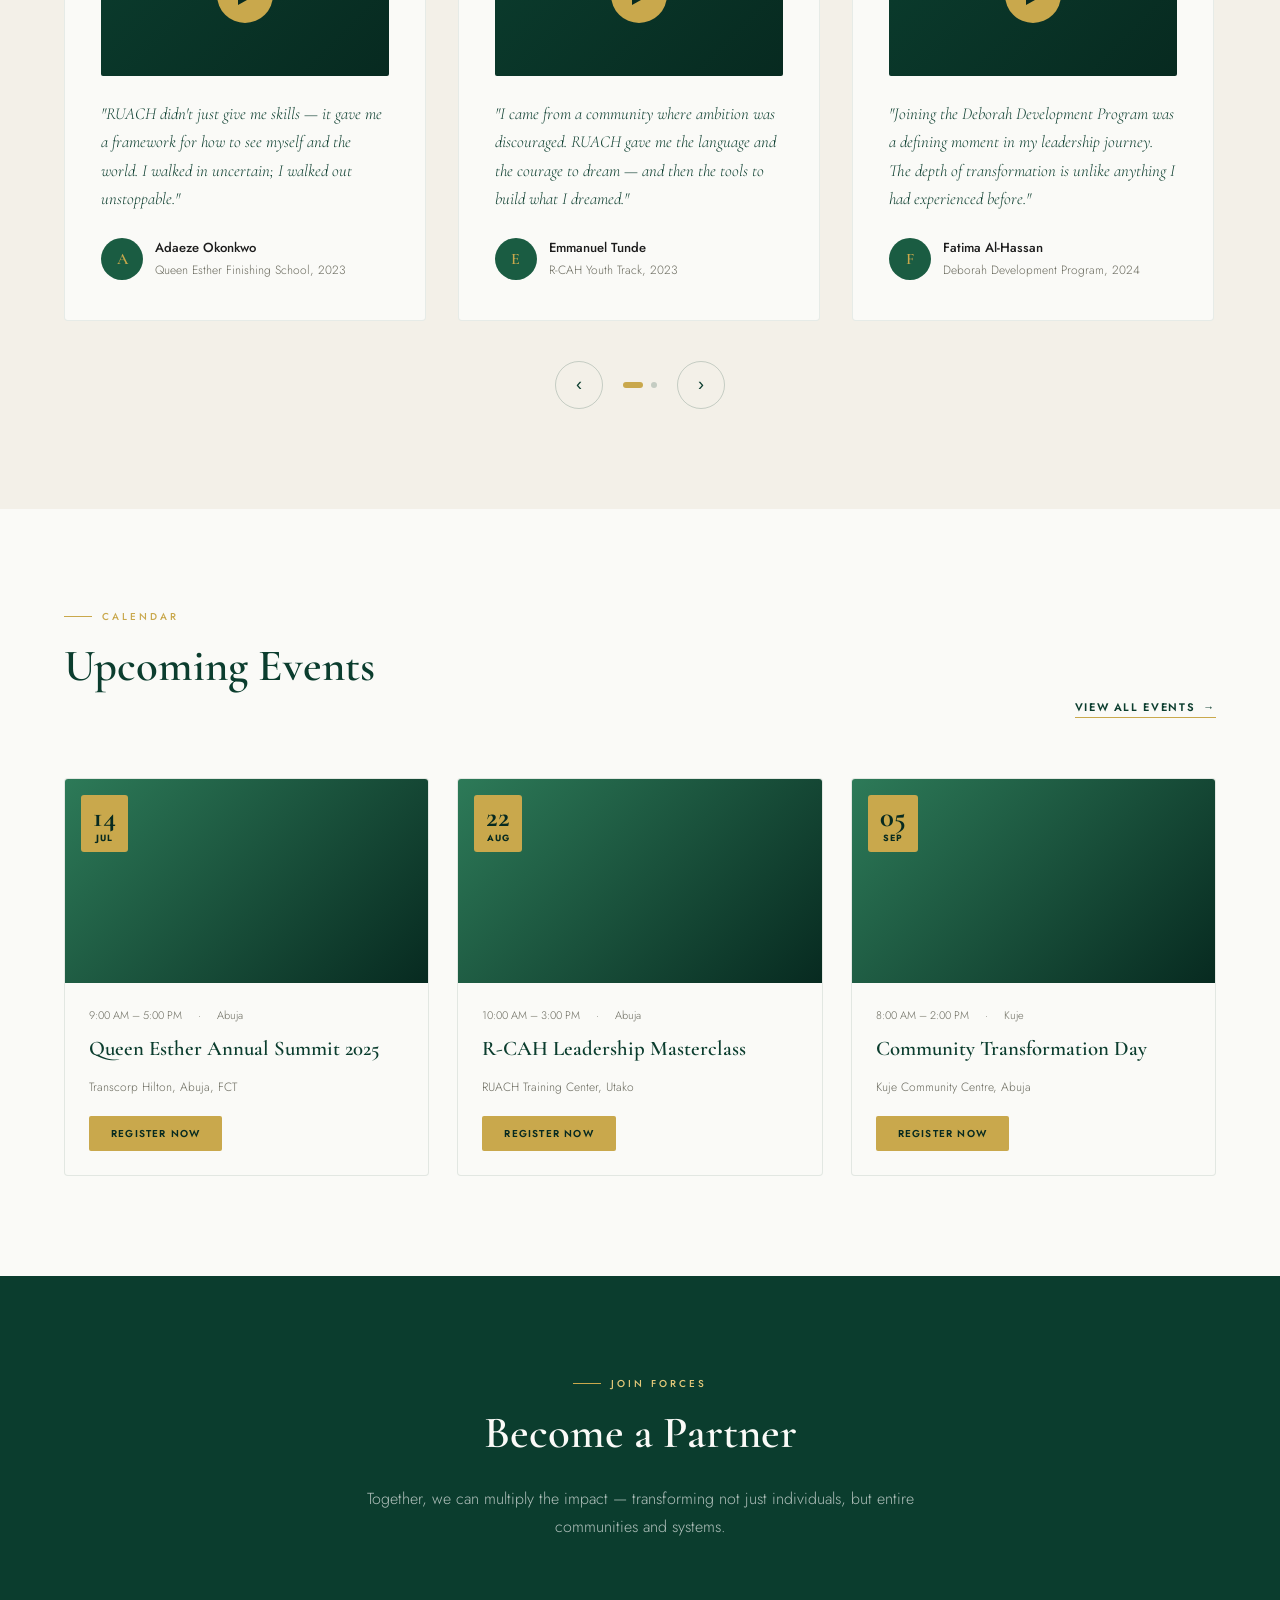
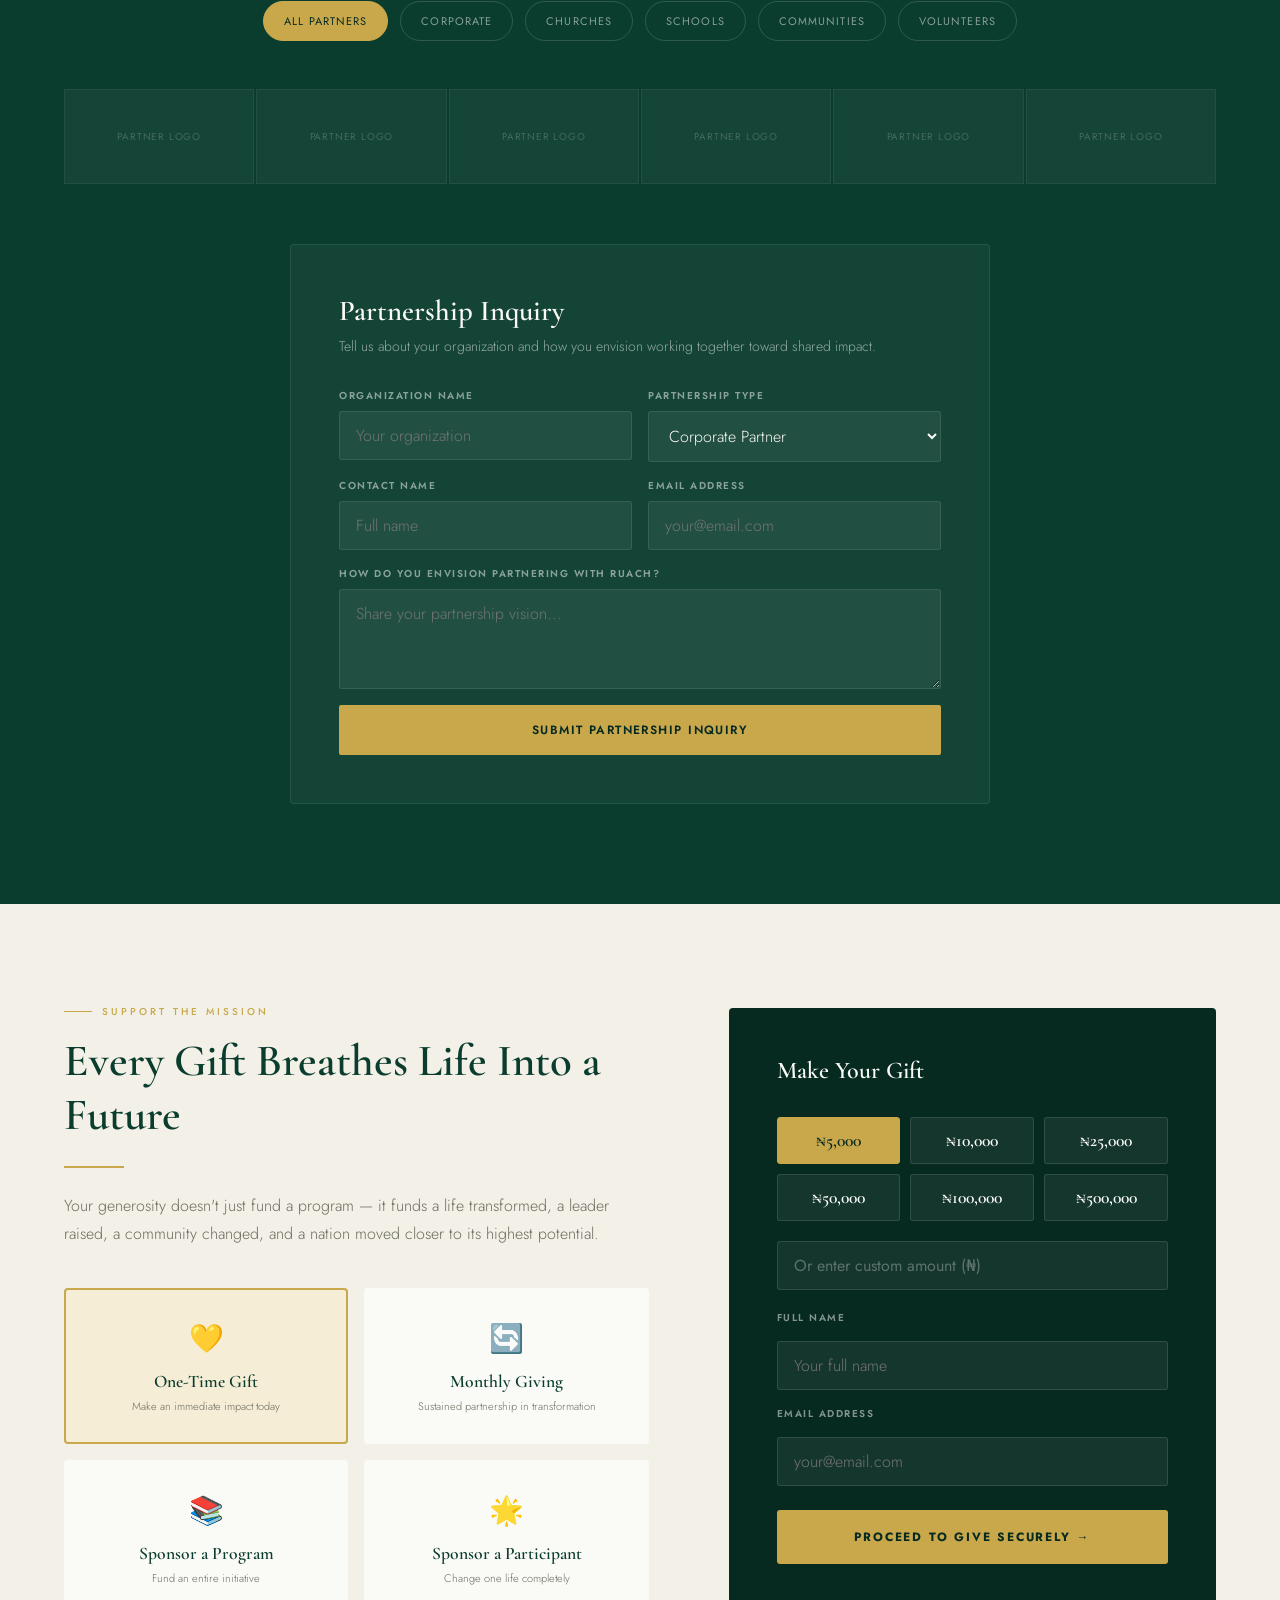
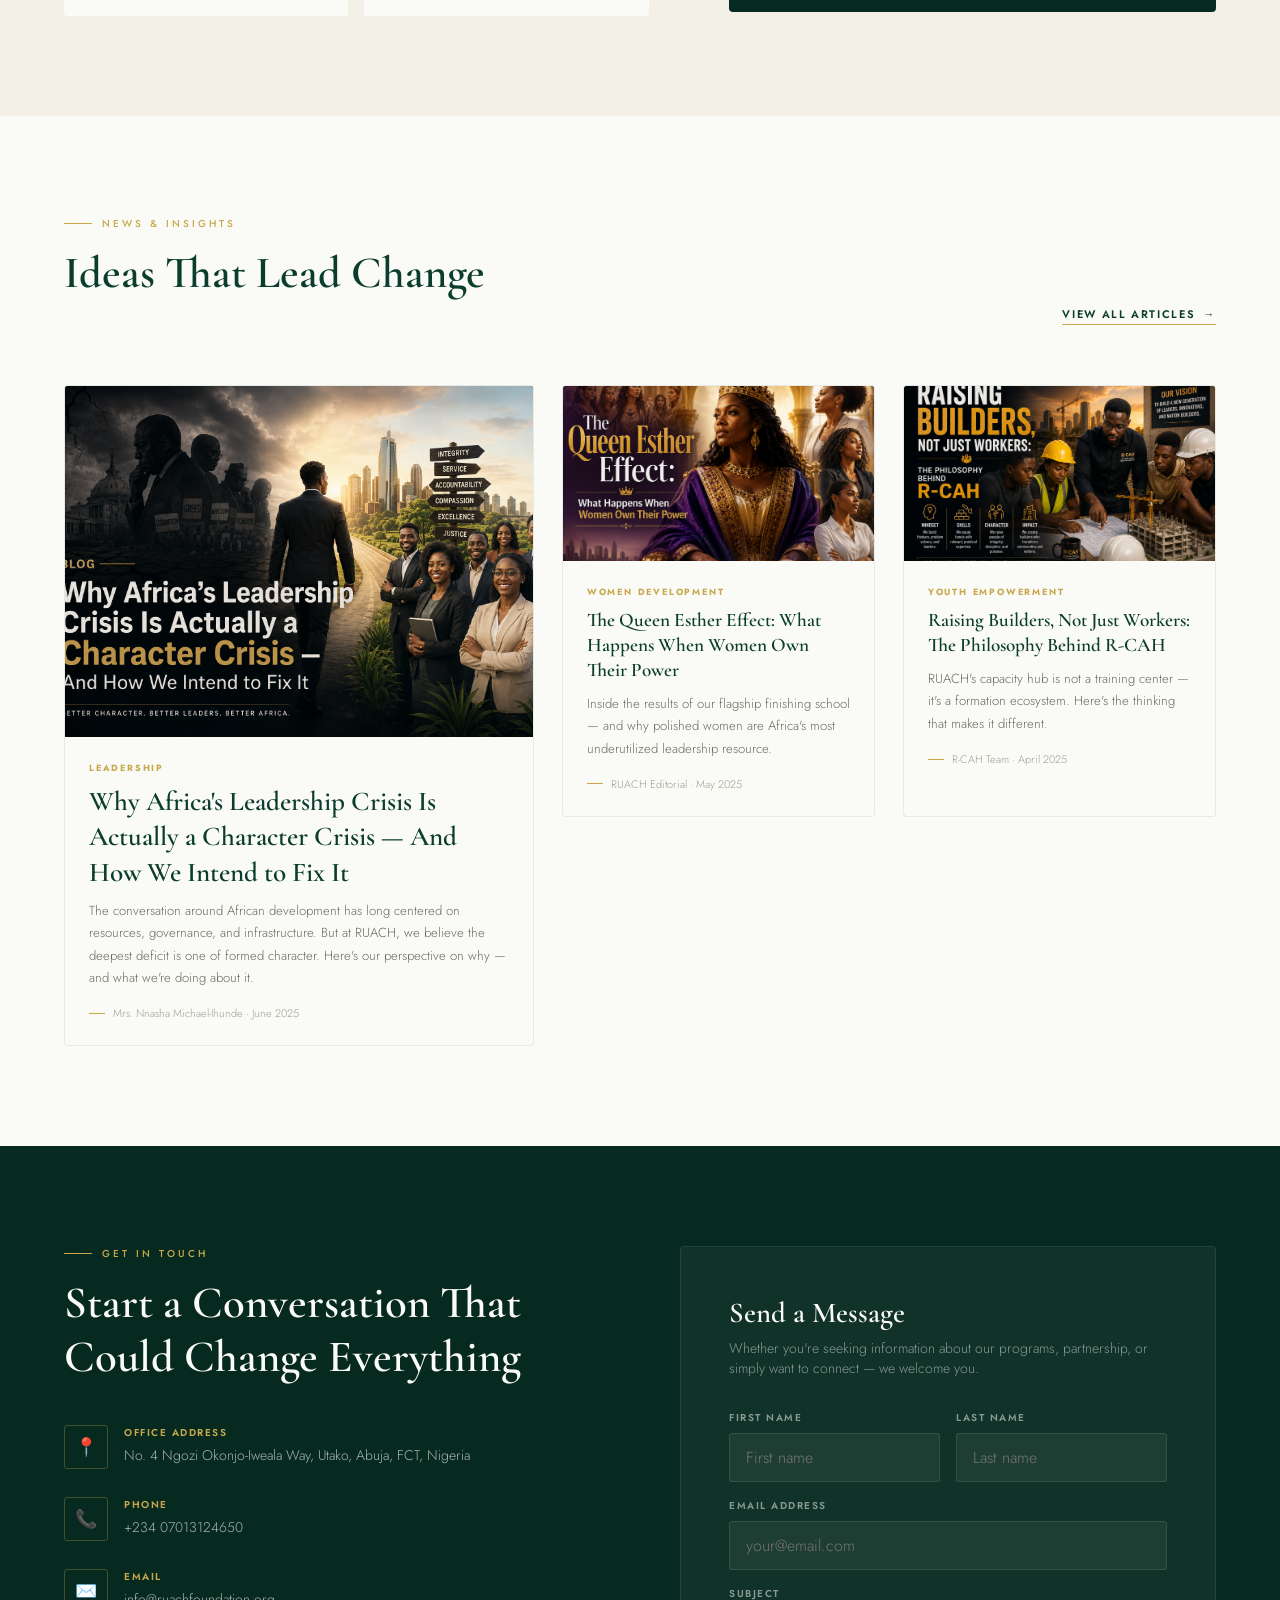
==== commit 611a3d69: "Update website" ====
--- a/frontend/index.html
+++ b/frontend/index.html
@@ -1215,7 +1215,7 @@
         <div class="program-tag">Women &amp; Men Development</div>
         <!-- ↓ UPDATE: replace src with your program image path -->
         <img class="program-photo"
-             src="images/leadership.jpeg"
+             src="images/Women & Men Development.jpeg"
              alt="Queen Esther Finishing School"
              loading="lazy">
       </div>
@@ -1232,7 +1232,7 @@
         <div class="program-tag">Leadership Formation</div>
         <!-- ↓ UPDATE: replace src with your program image path -->
         <img class="program-photo"
- src="images/community_impact.jpeg"         
+ src="images/Leadership Formation.jpeg"         
      alt="Deborah Development Program"
              loading="lazy">
       </div>
@@ -1249,7 +1249,7 @@
         <div class="program-tag">Community Impact</div>
         <!-- ↓ UPDATE: replace src with your program image path -->
         <img class="program-photo"
-             src="images/communuity imapct.jpeg"
+             src="images/Community Impact.jpeg"
              alt="RUACH Community Outreach"
              loading="lazy">
       </div>
@@ -1266,7 +1266,7 @@
         <div class="program-tag">Capacity Building</div>
         <!-- ↓ UPDATE: replace src with your program image path -->
         <img class="program-photo"
-             src="images/Ruach.jpeg"
+             src="images/Capacity Building.jpeg"
              alt="RUACH Capacity and Advancement Hub"
              loading="lazy">
       </div>
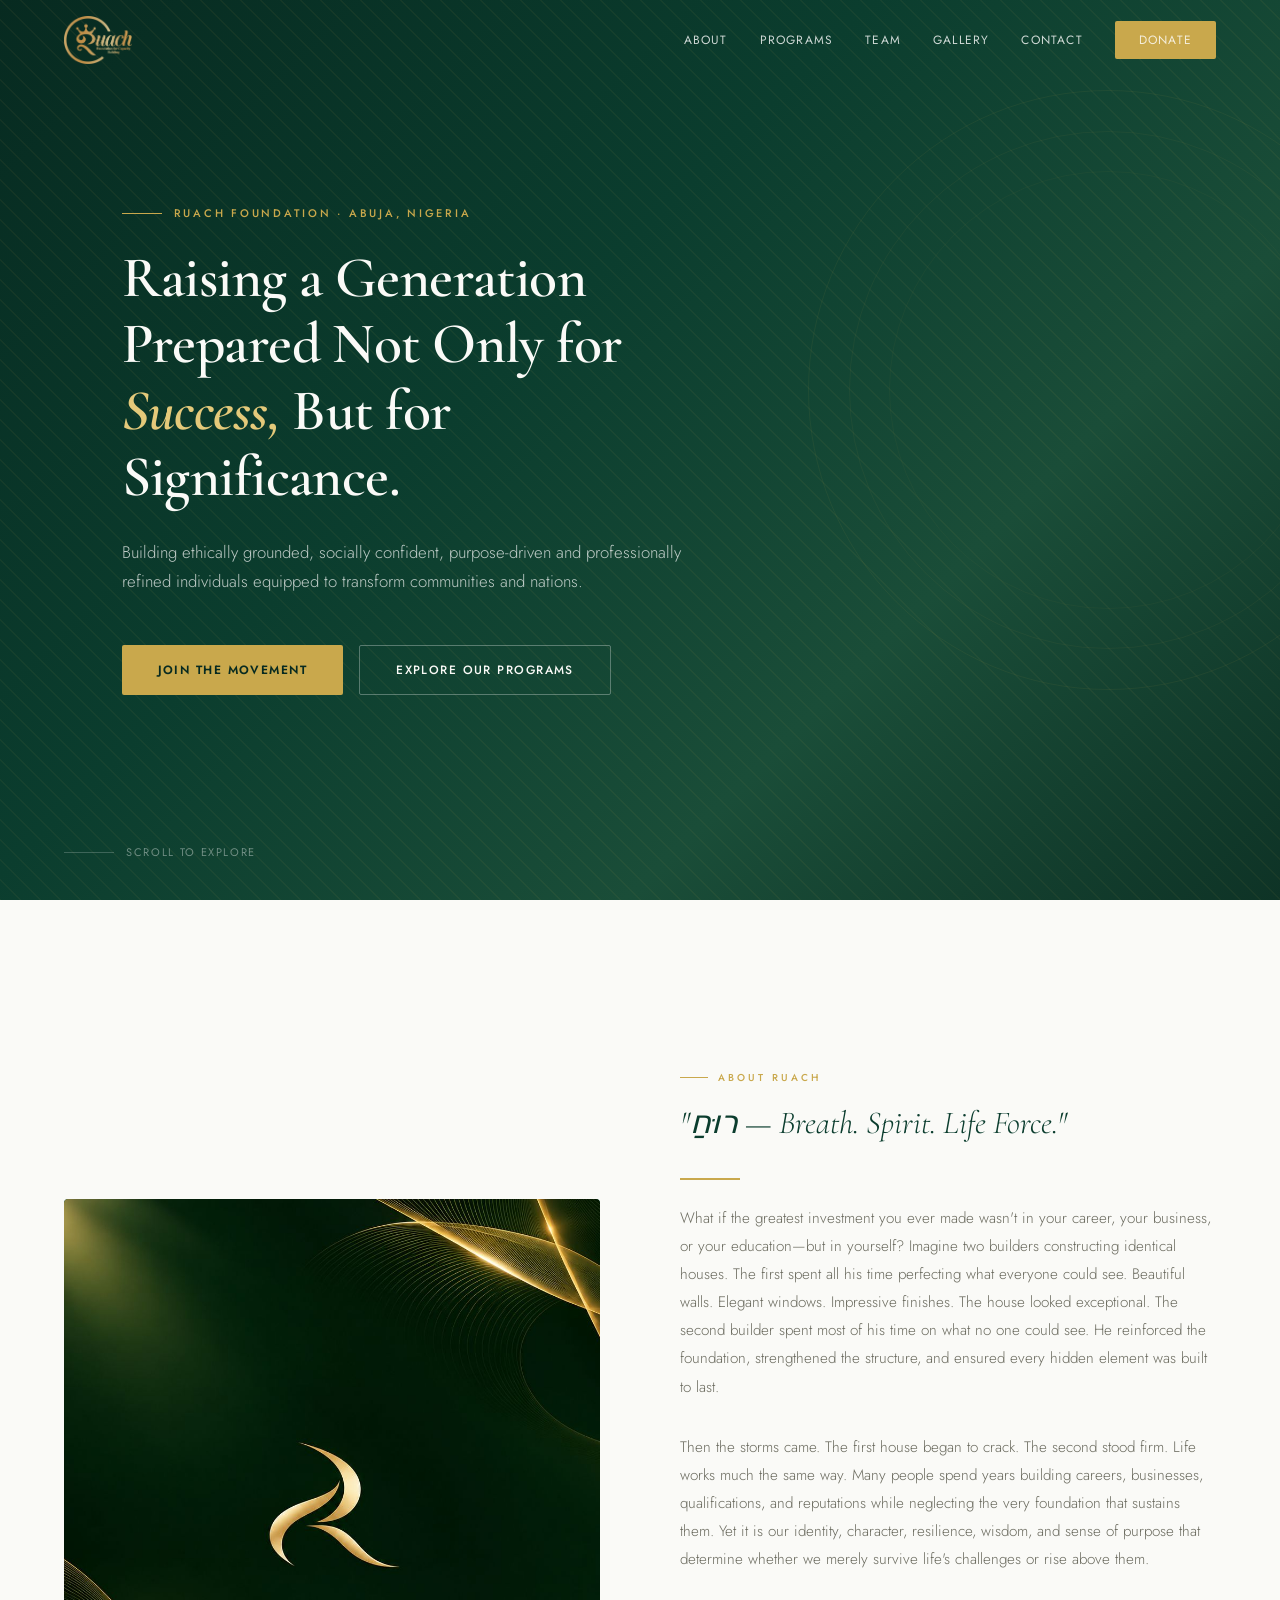
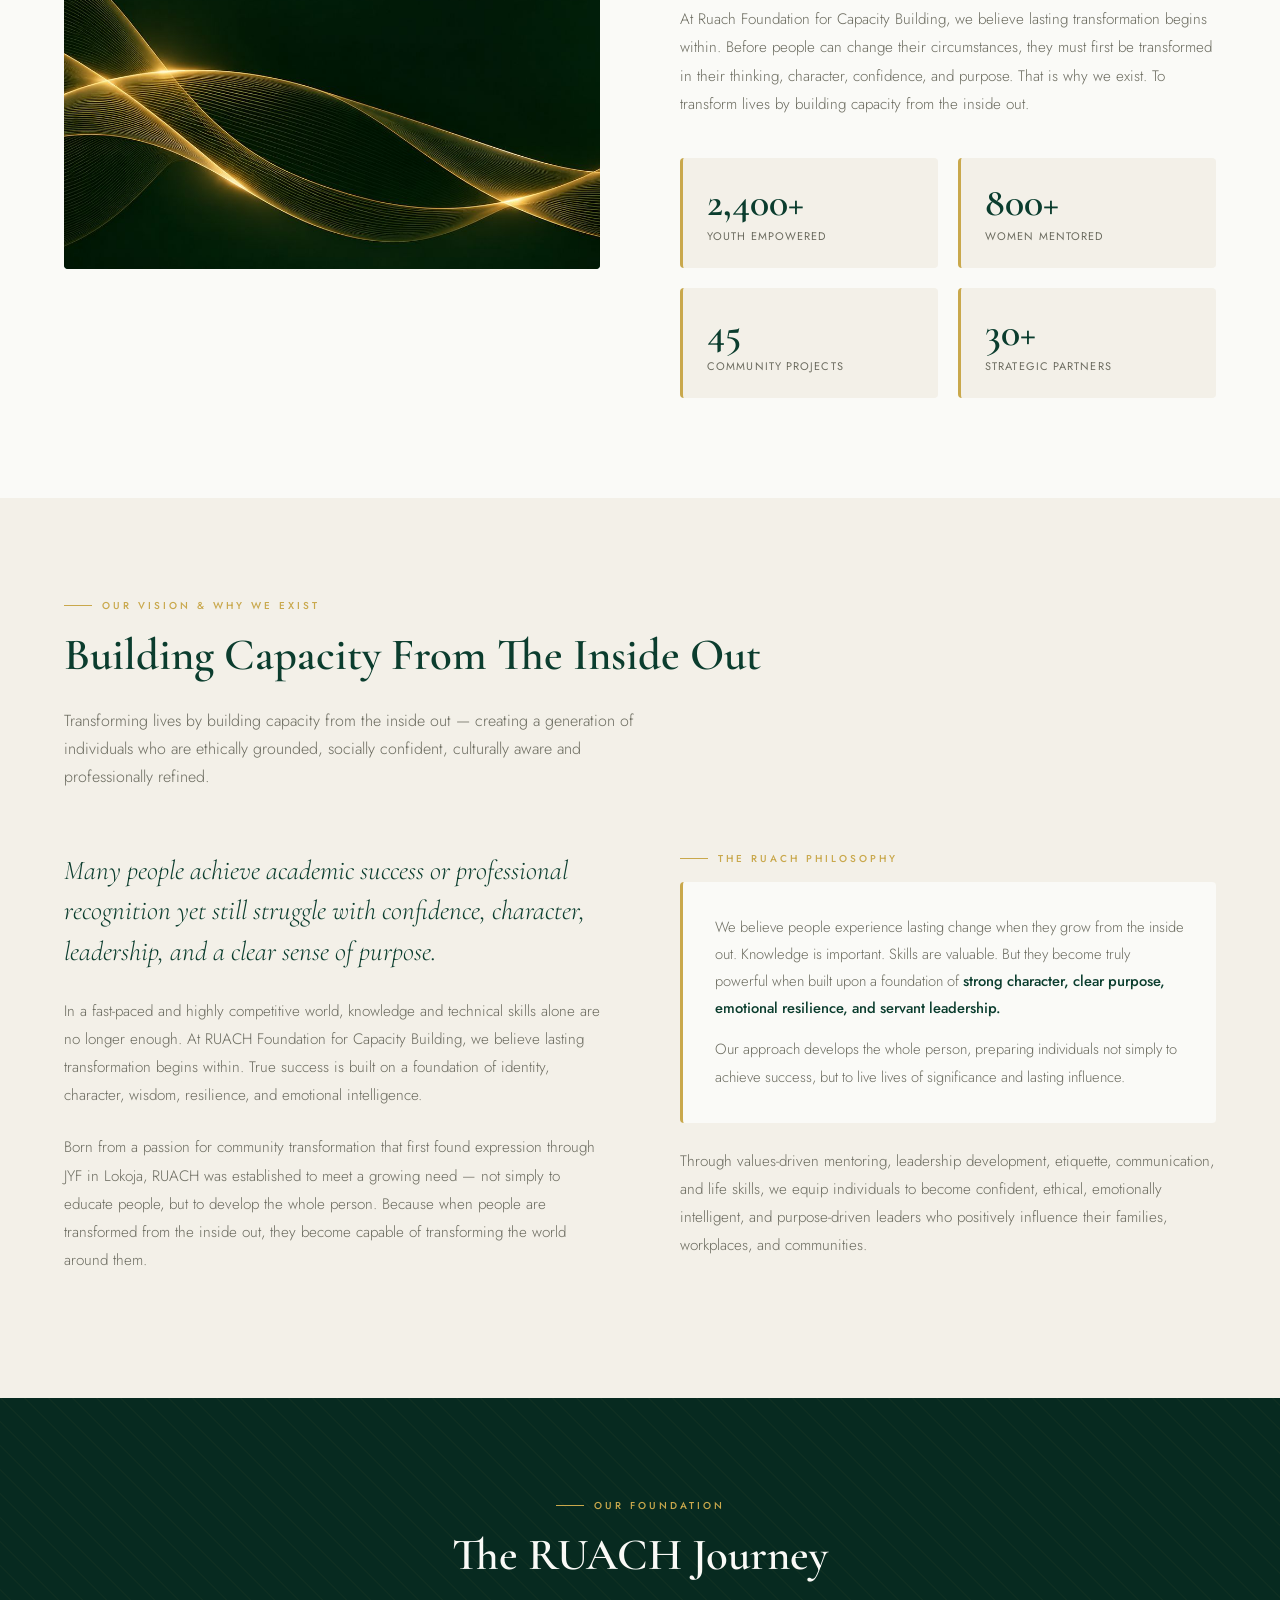
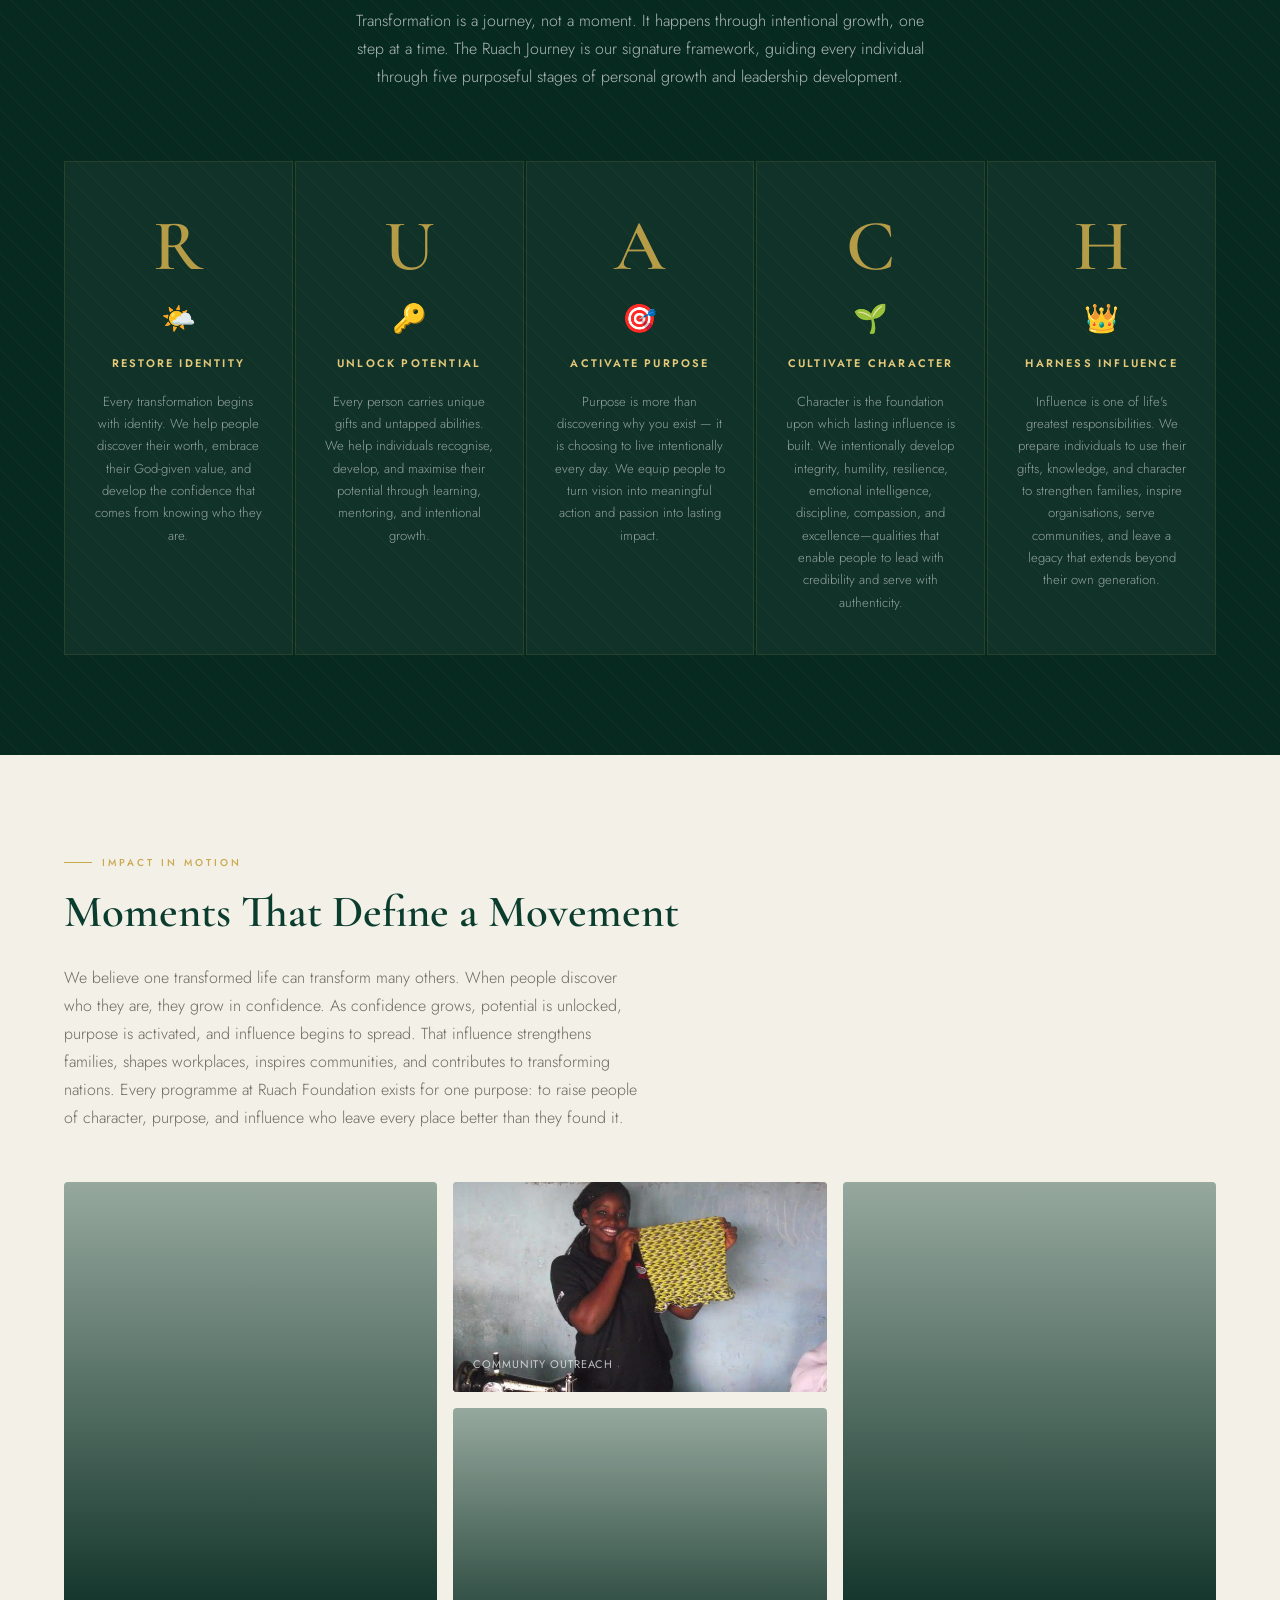
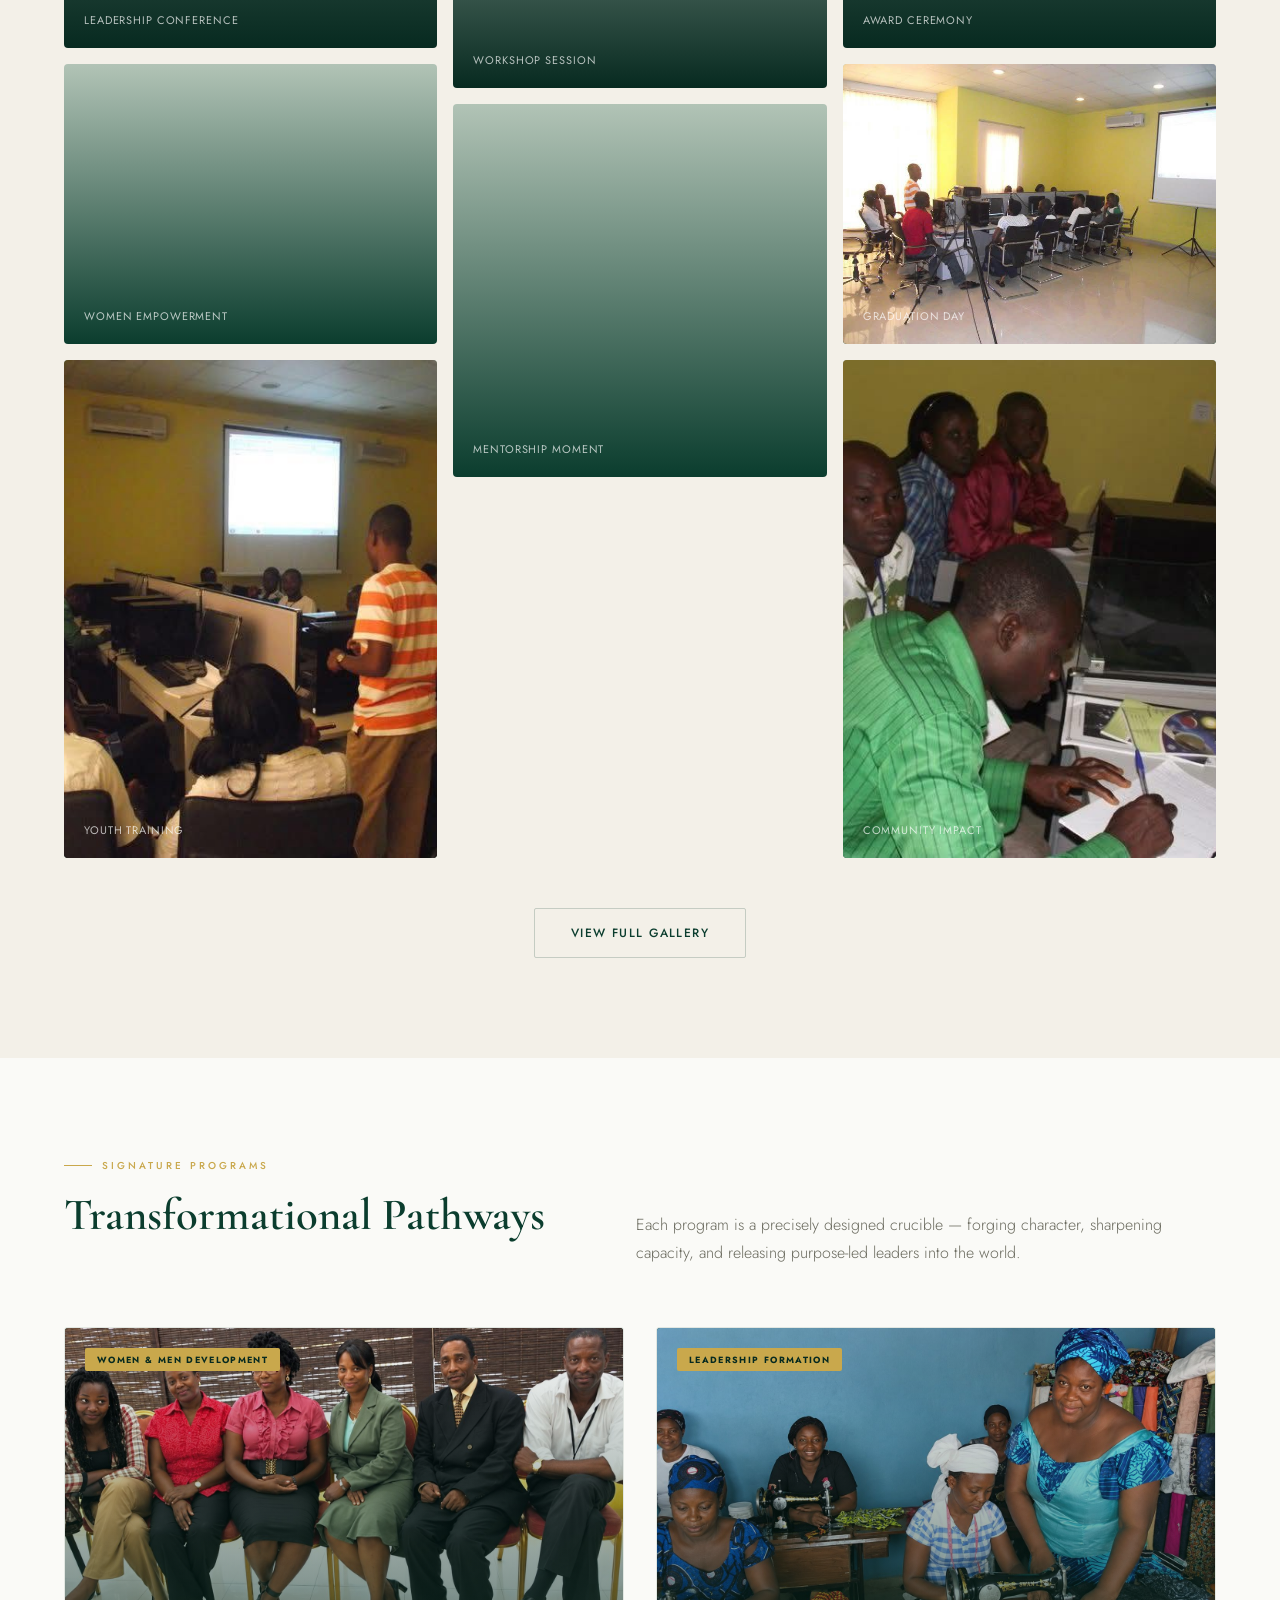
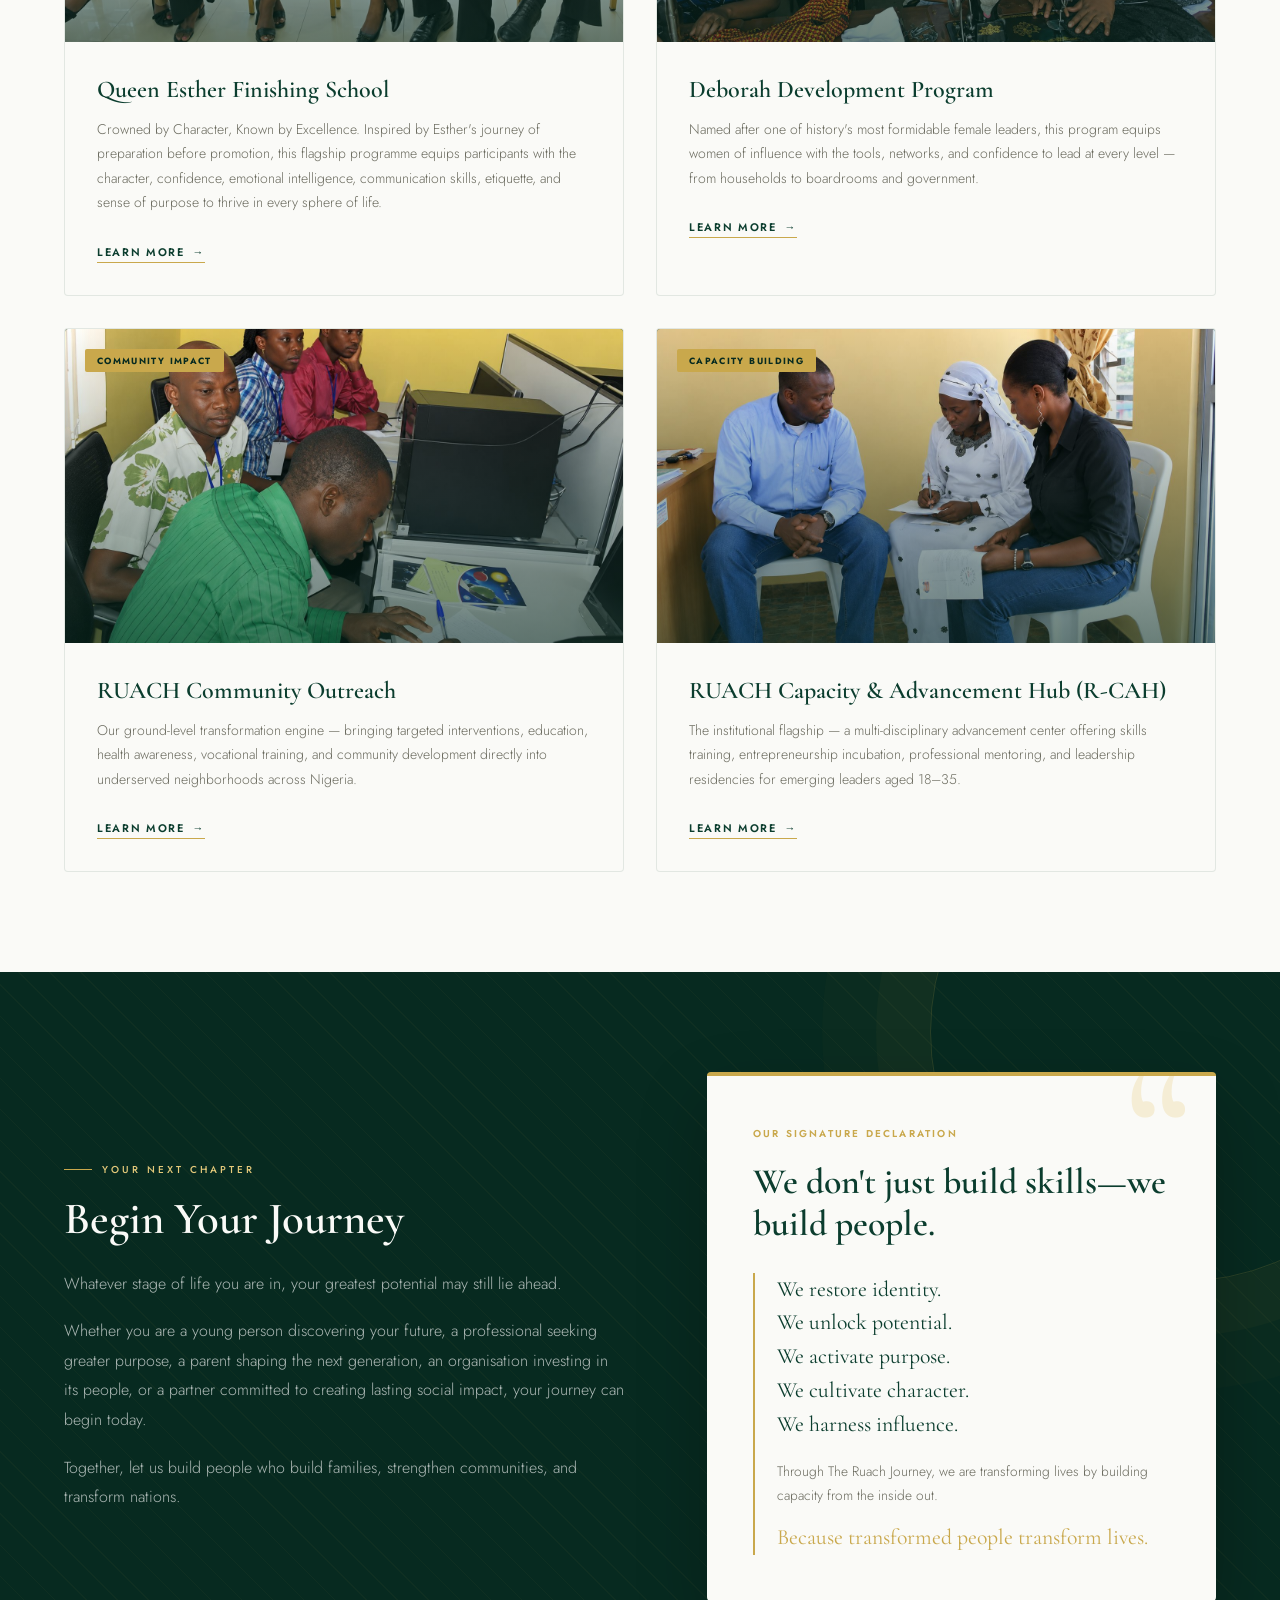
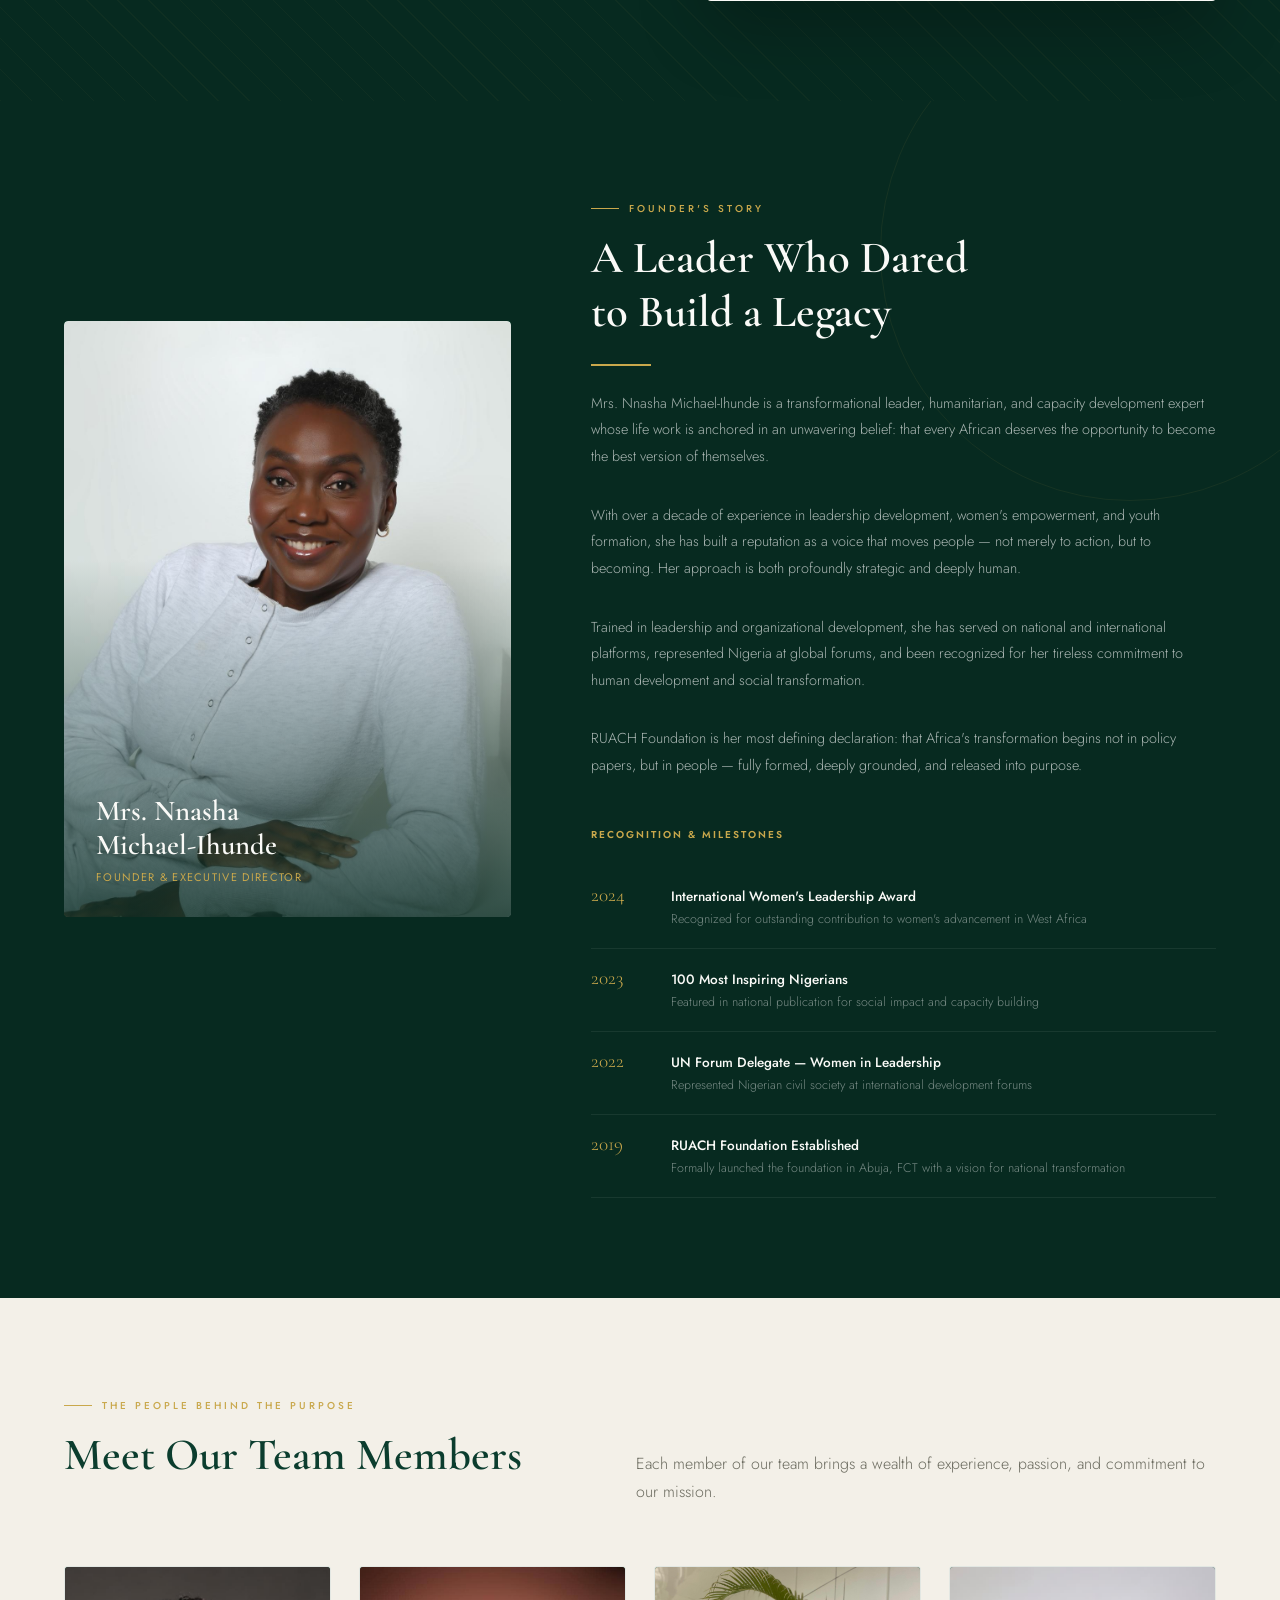
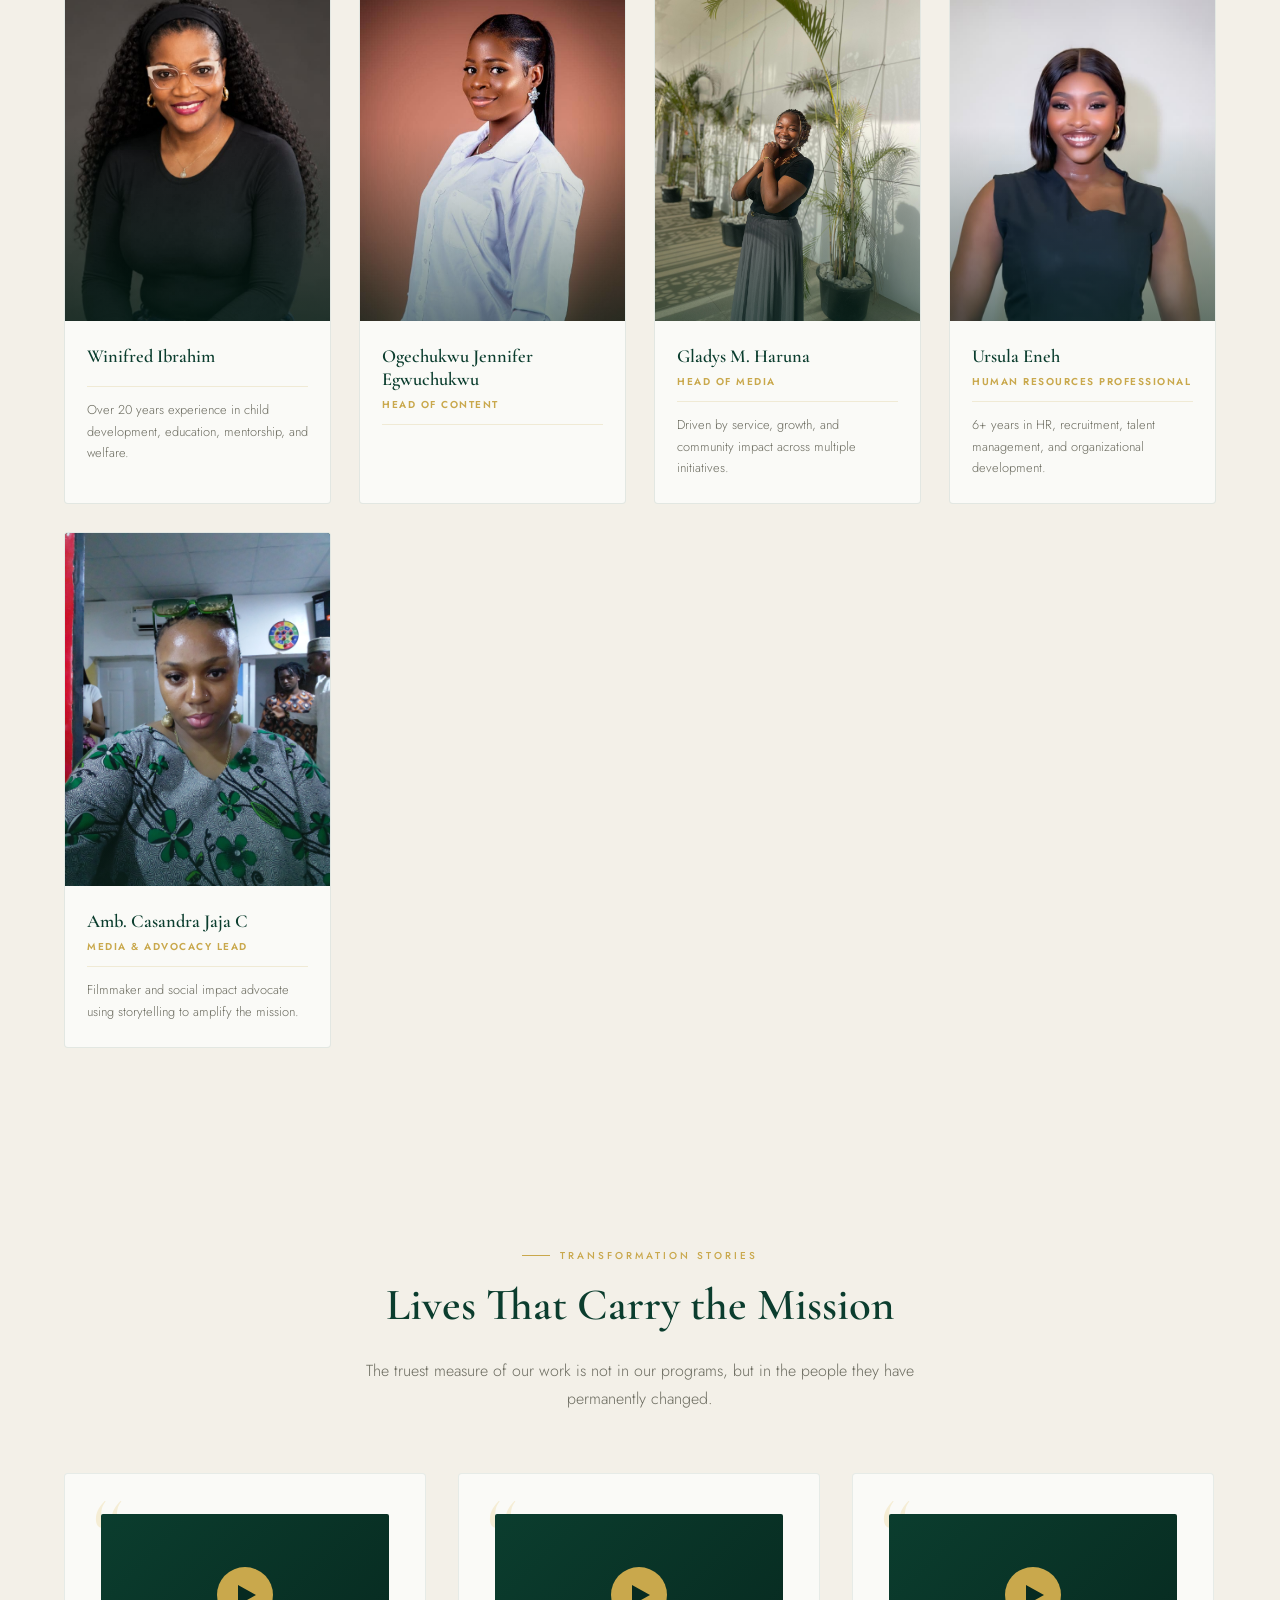
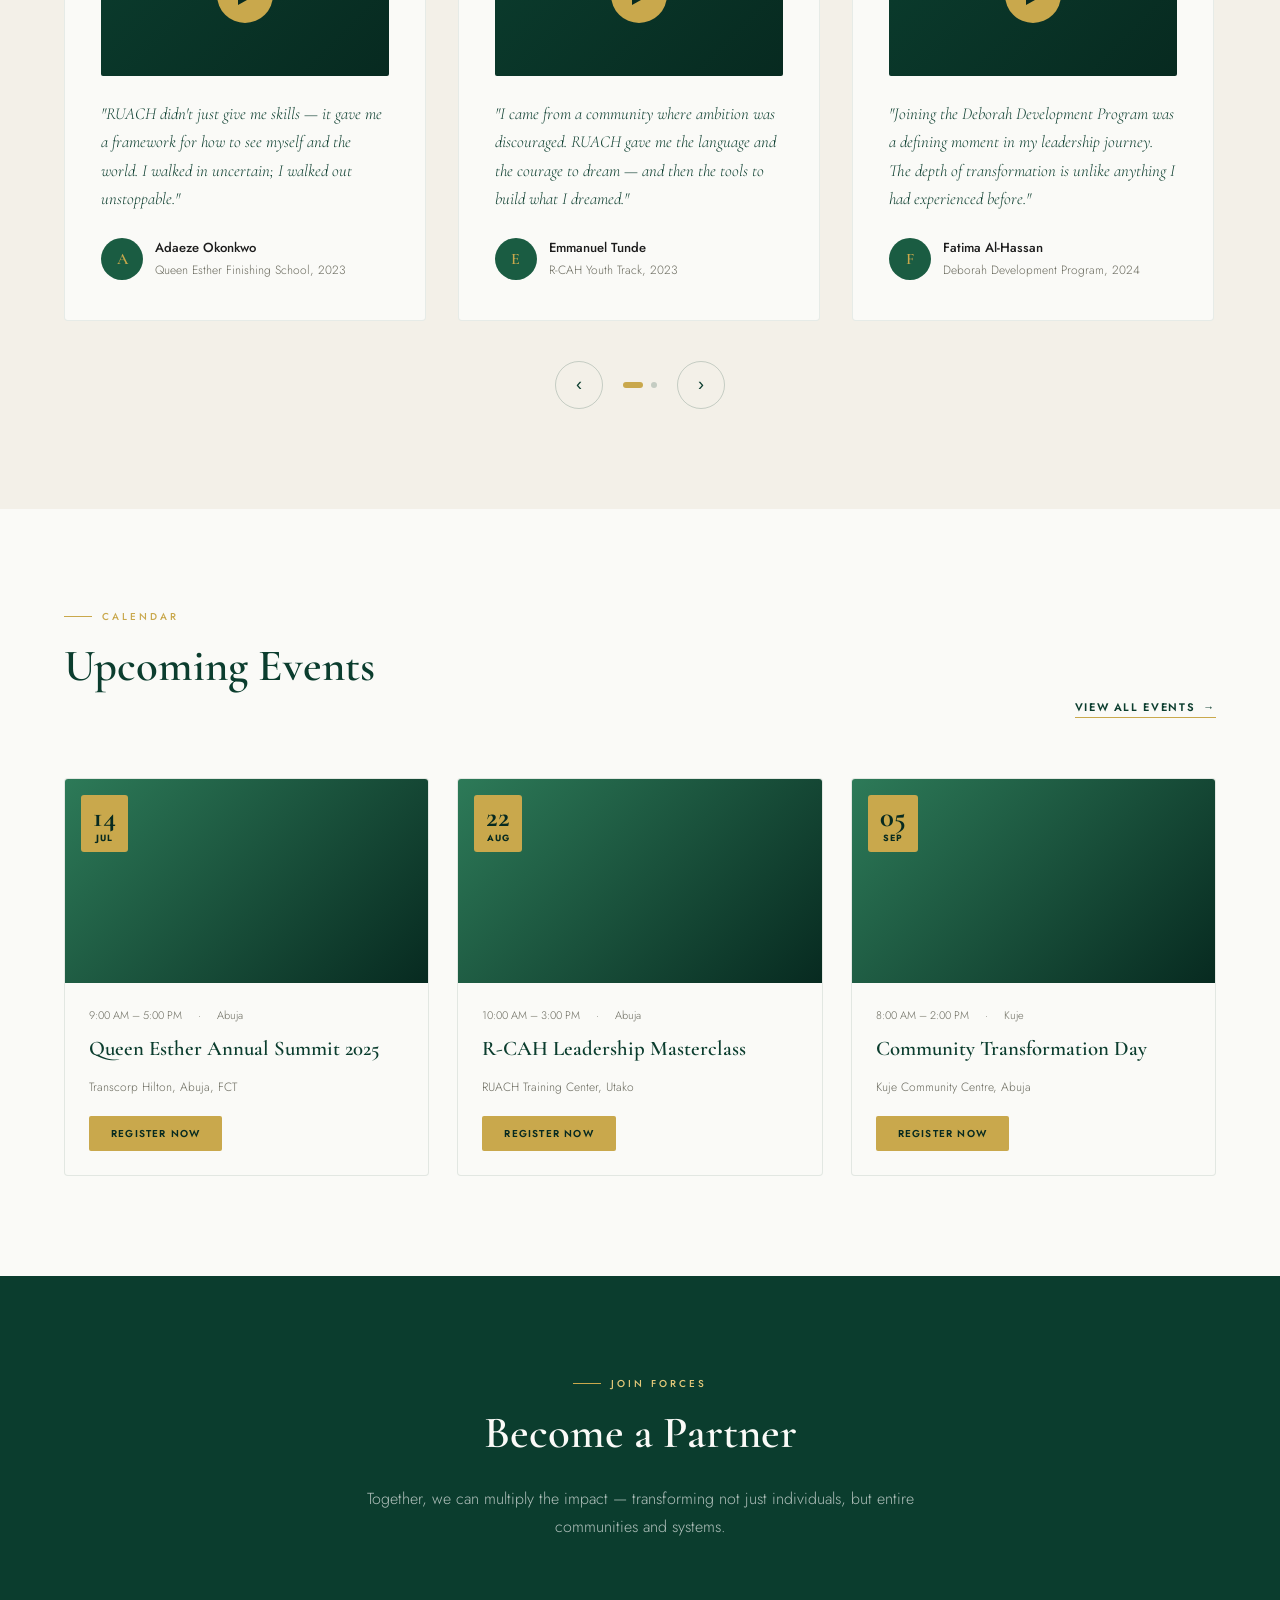
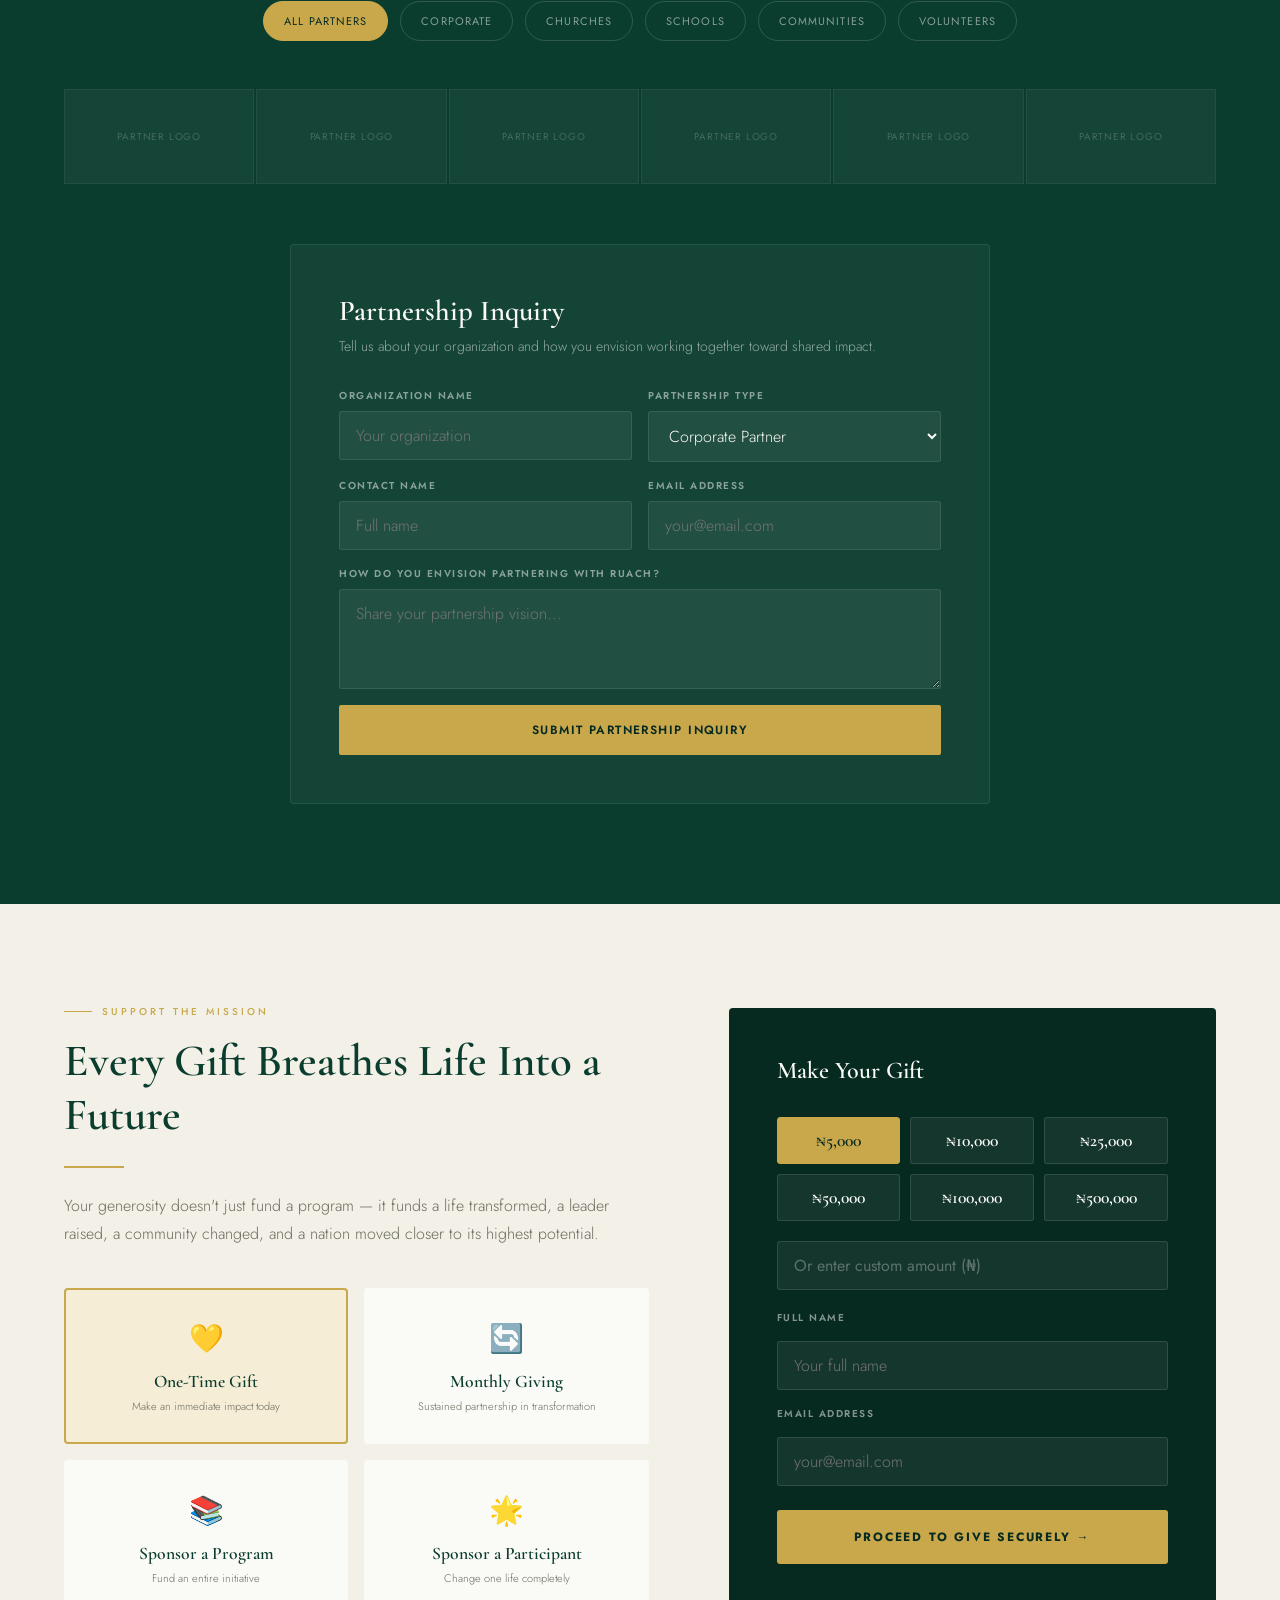
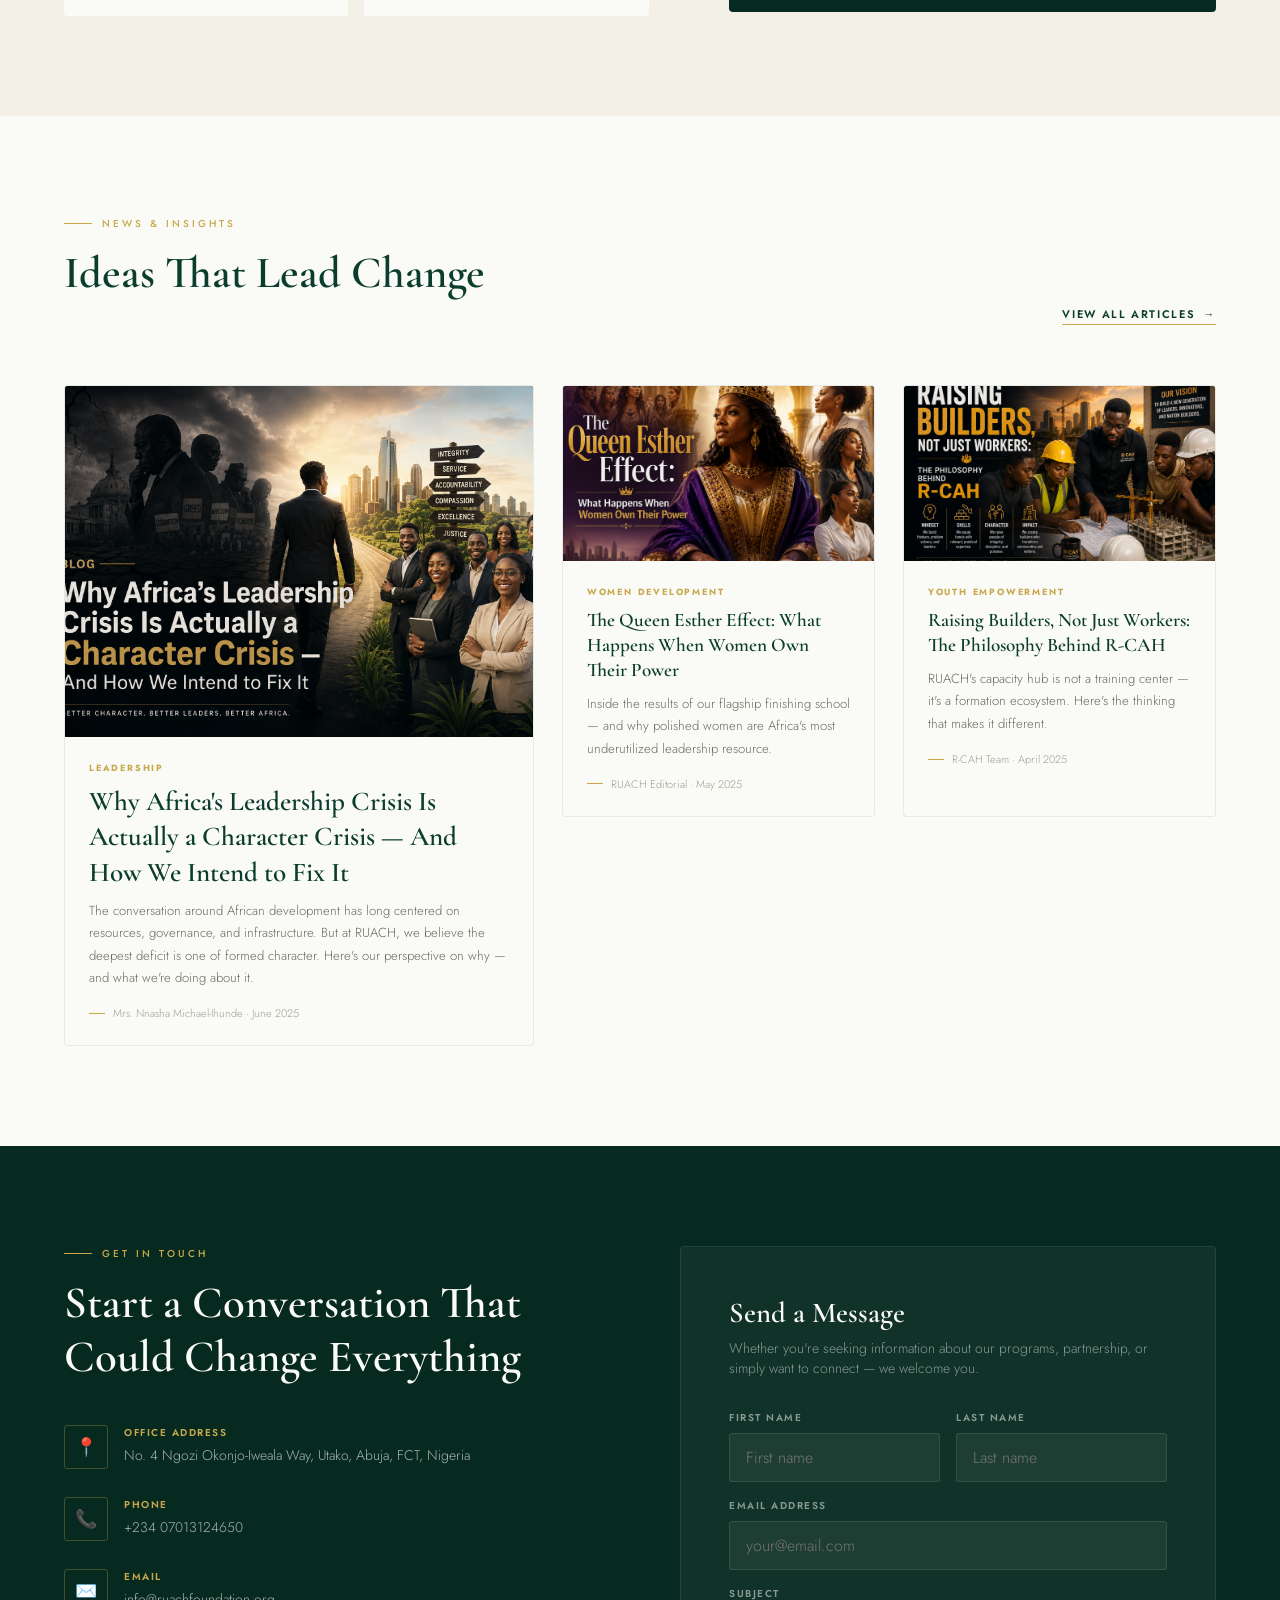
==== commit 7f0ea3a6: "Update website" ====
--- a/frontend/index.html
+++ b/frontend/index.html
@@ -922,7 +922,7 @@
       <div class="about-img" id="aboutImgWrap">
         <!-- ↓ UPDATE: replace src with your portrait/story image path -->
         <img class="about-portrait"
-             src="images/WhatsApp Image 2026-06-20 at 5.22.47 AM (3).jpeg"
+             src="images/FOUNDATION GRAPHICS .jpeg"
              alt="RUACH Foundation story — portrait image"
              loading="lazy">
         <span>Portrait / Story Image</span>
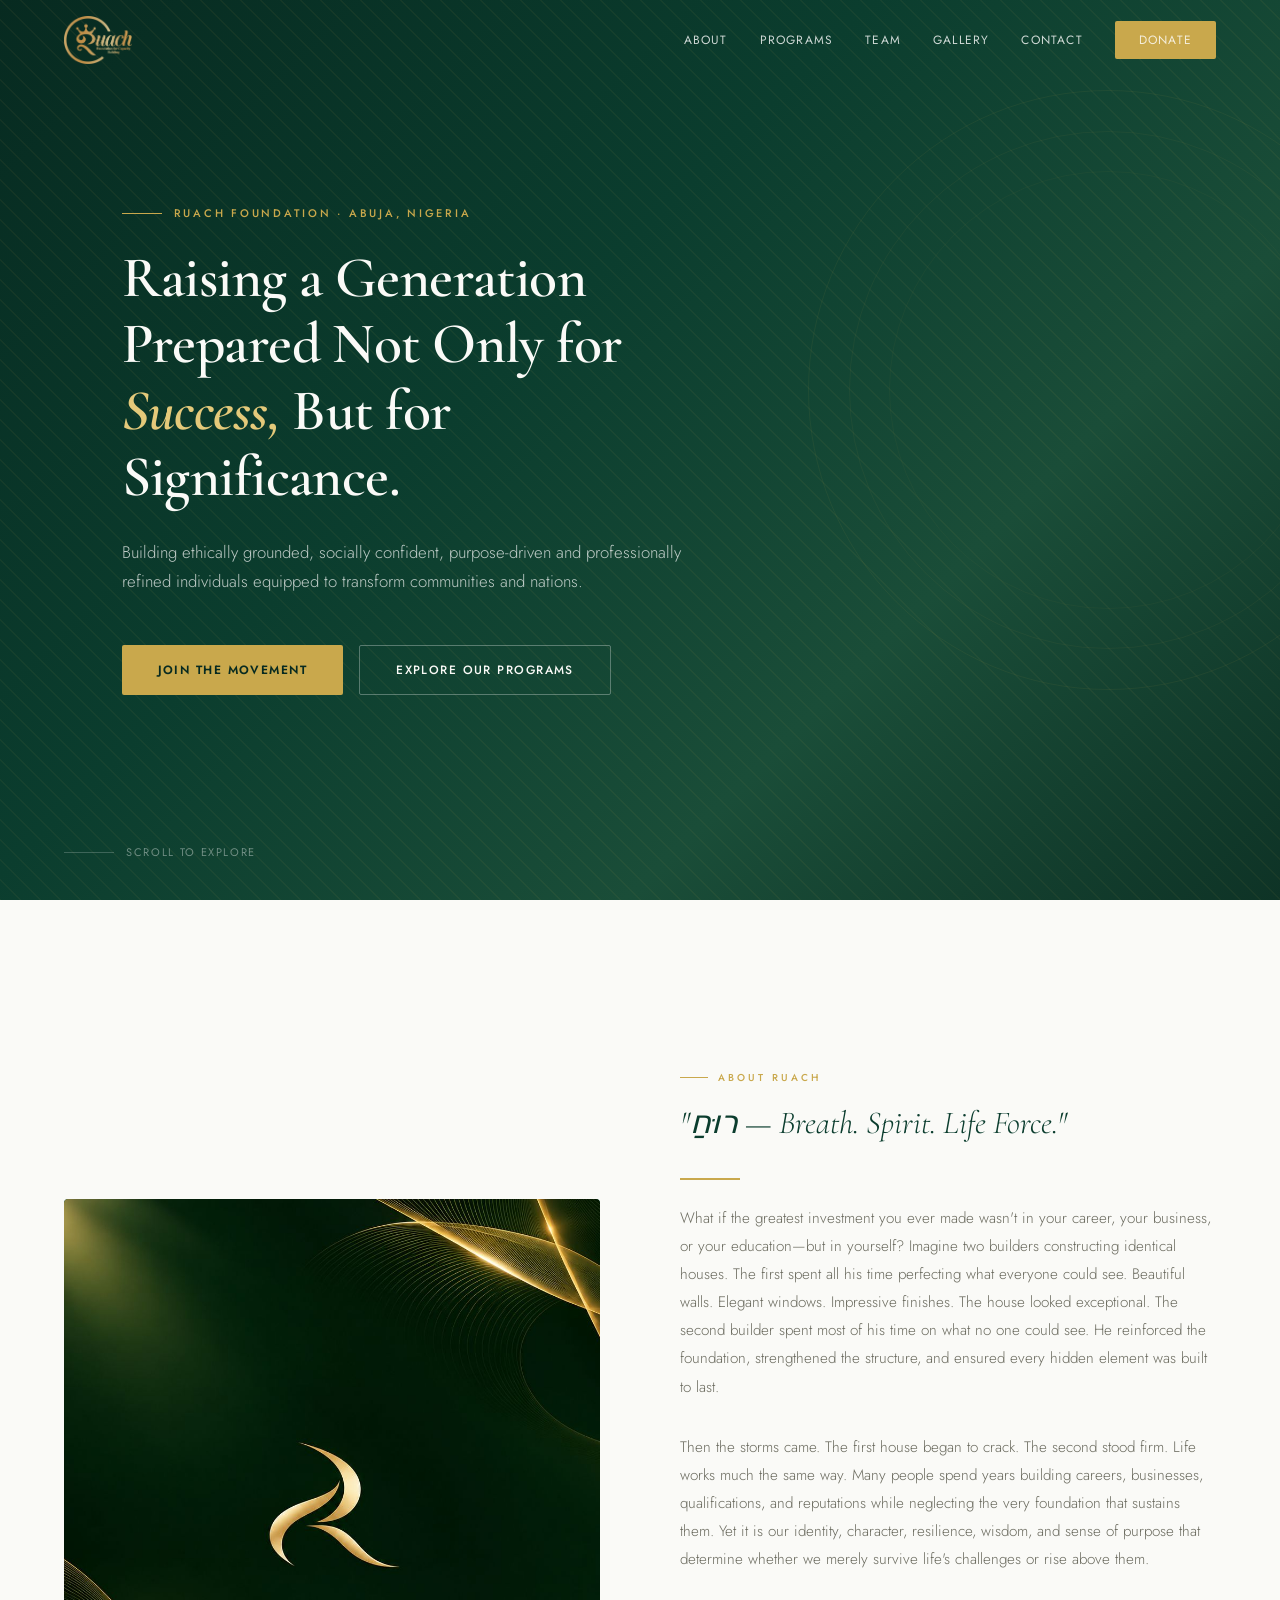
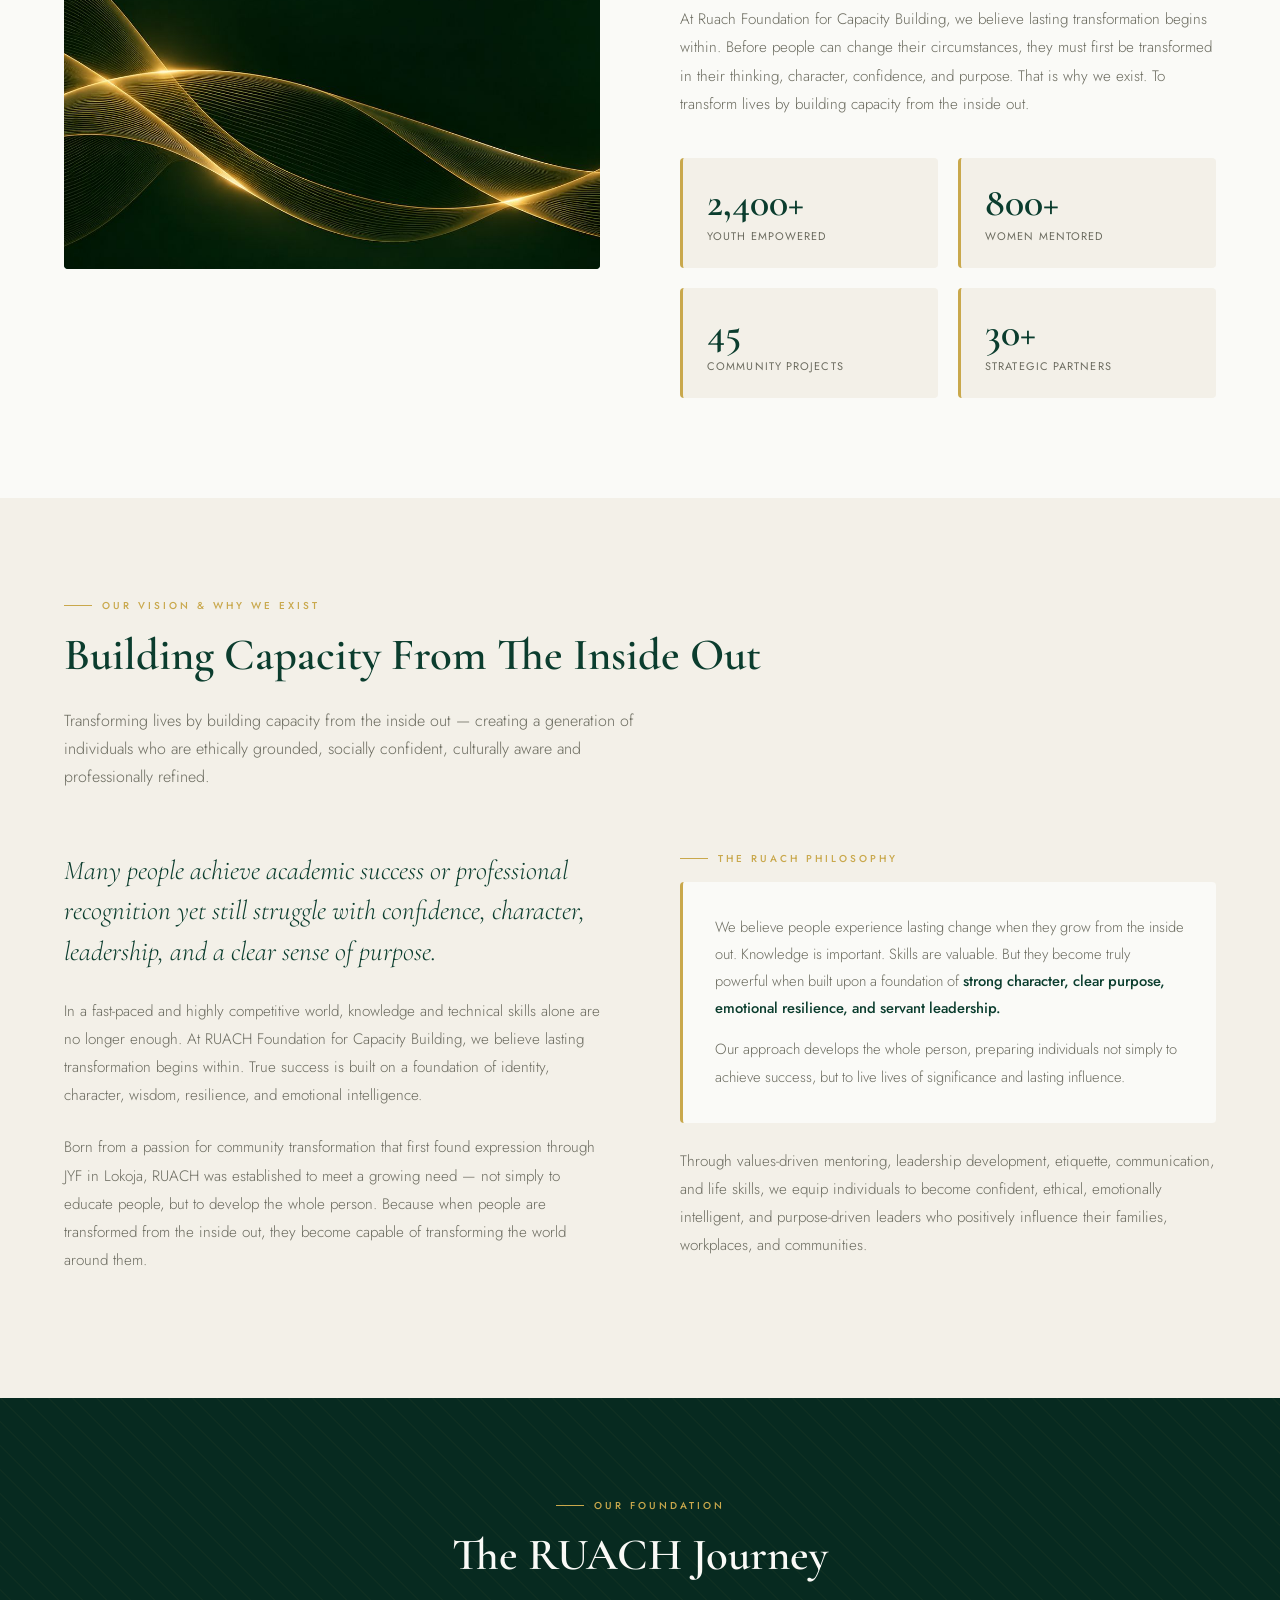
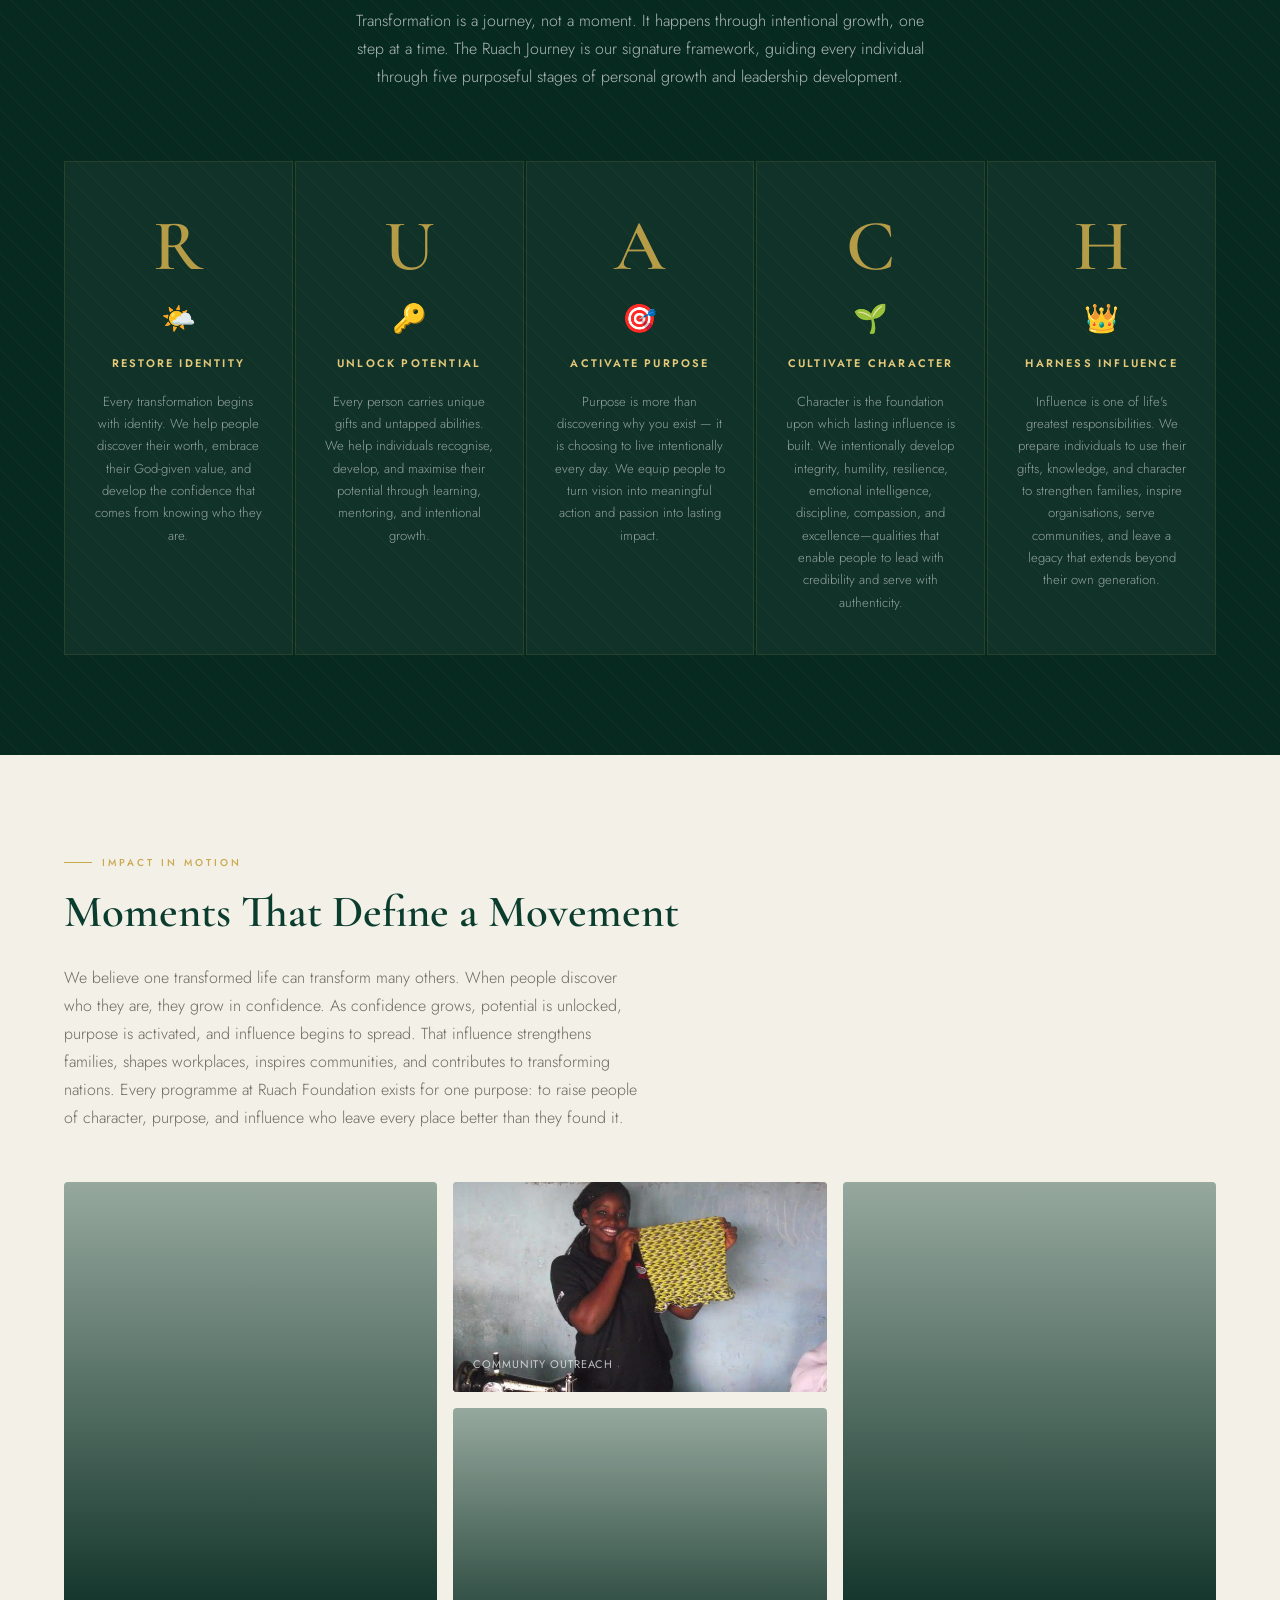
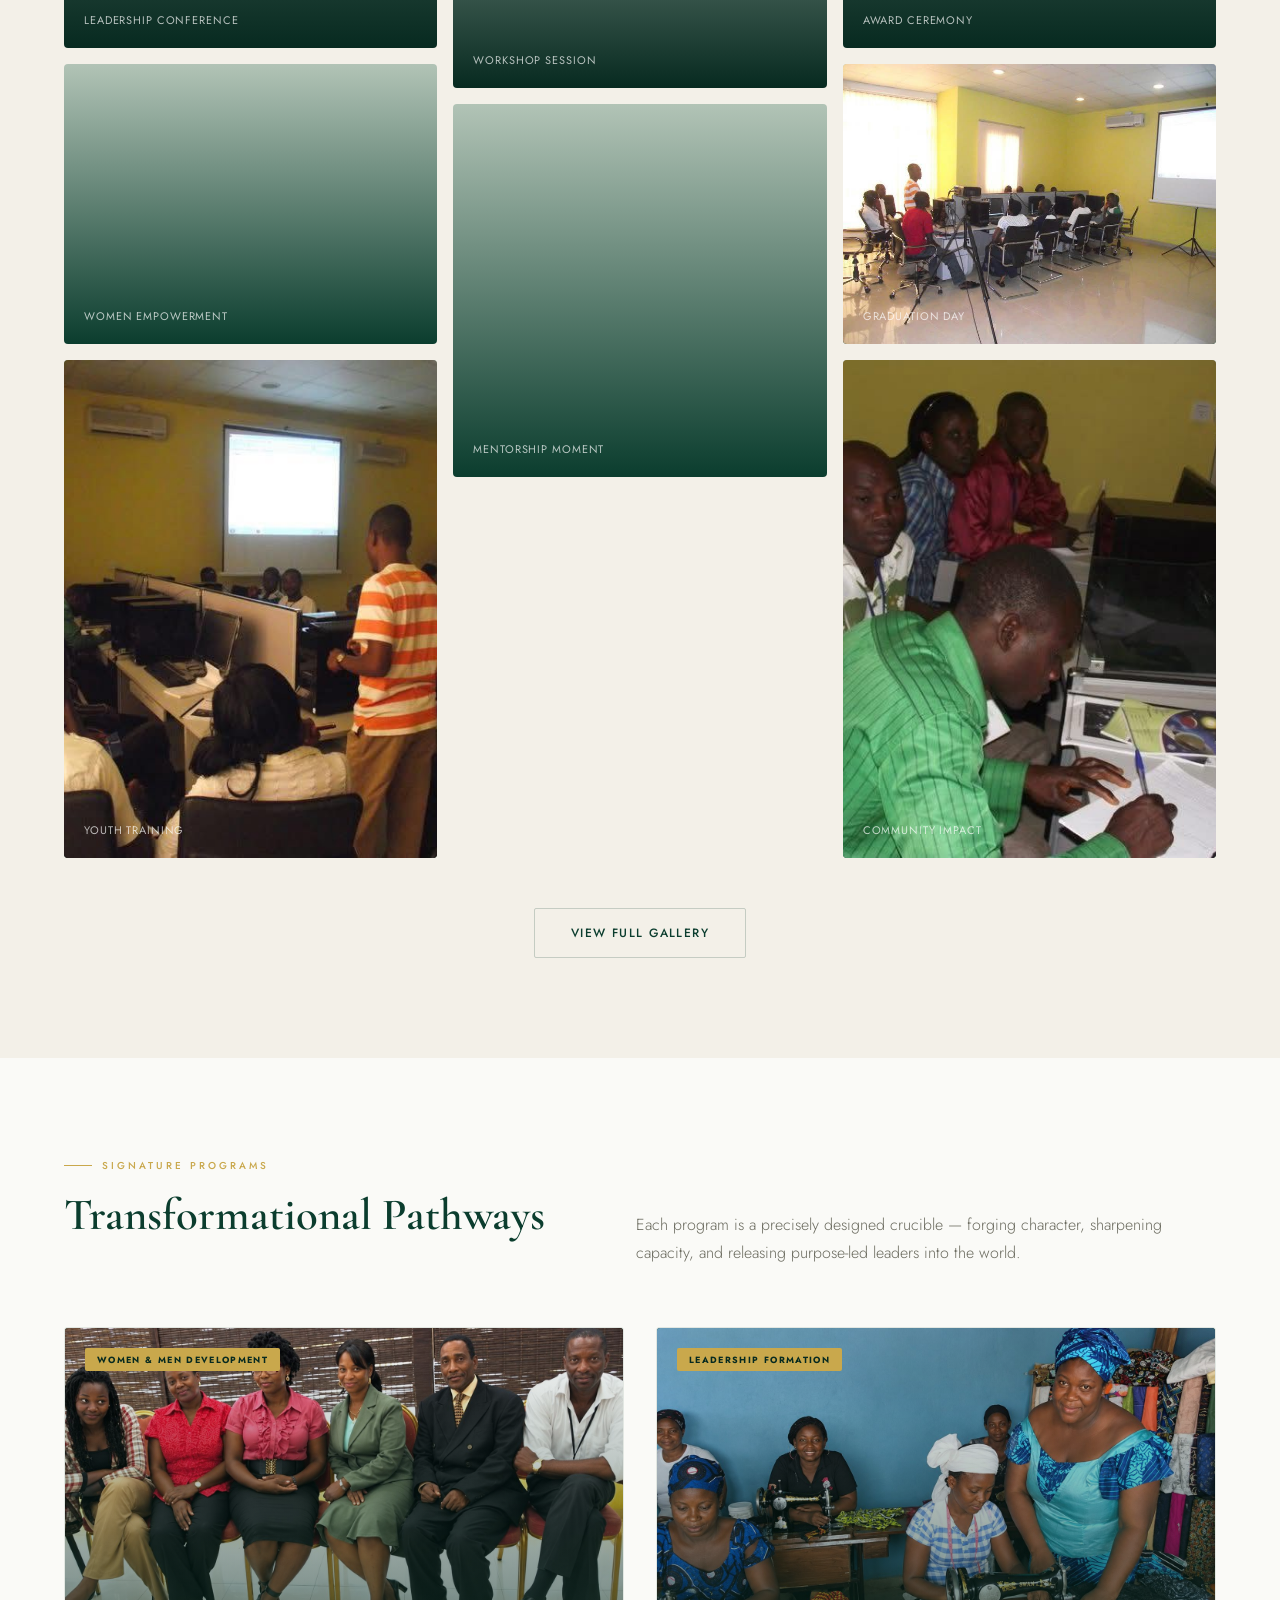
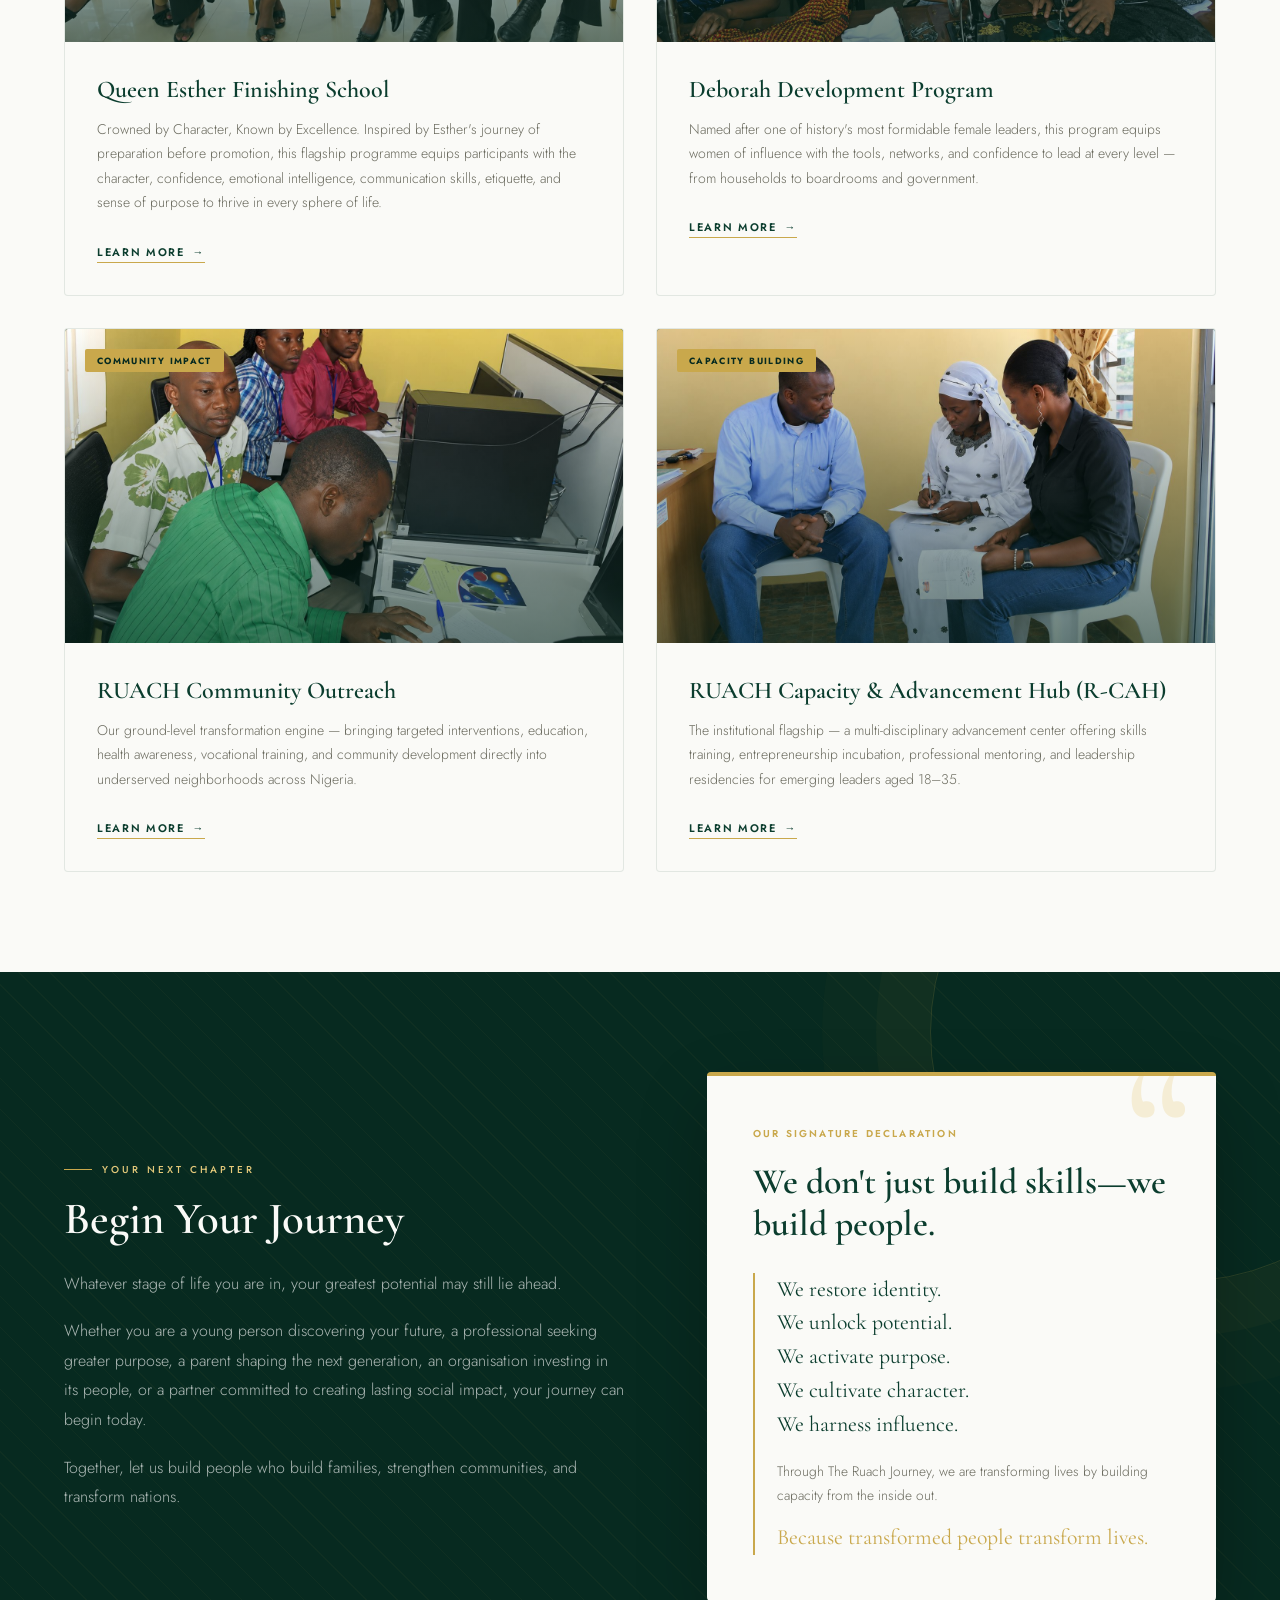
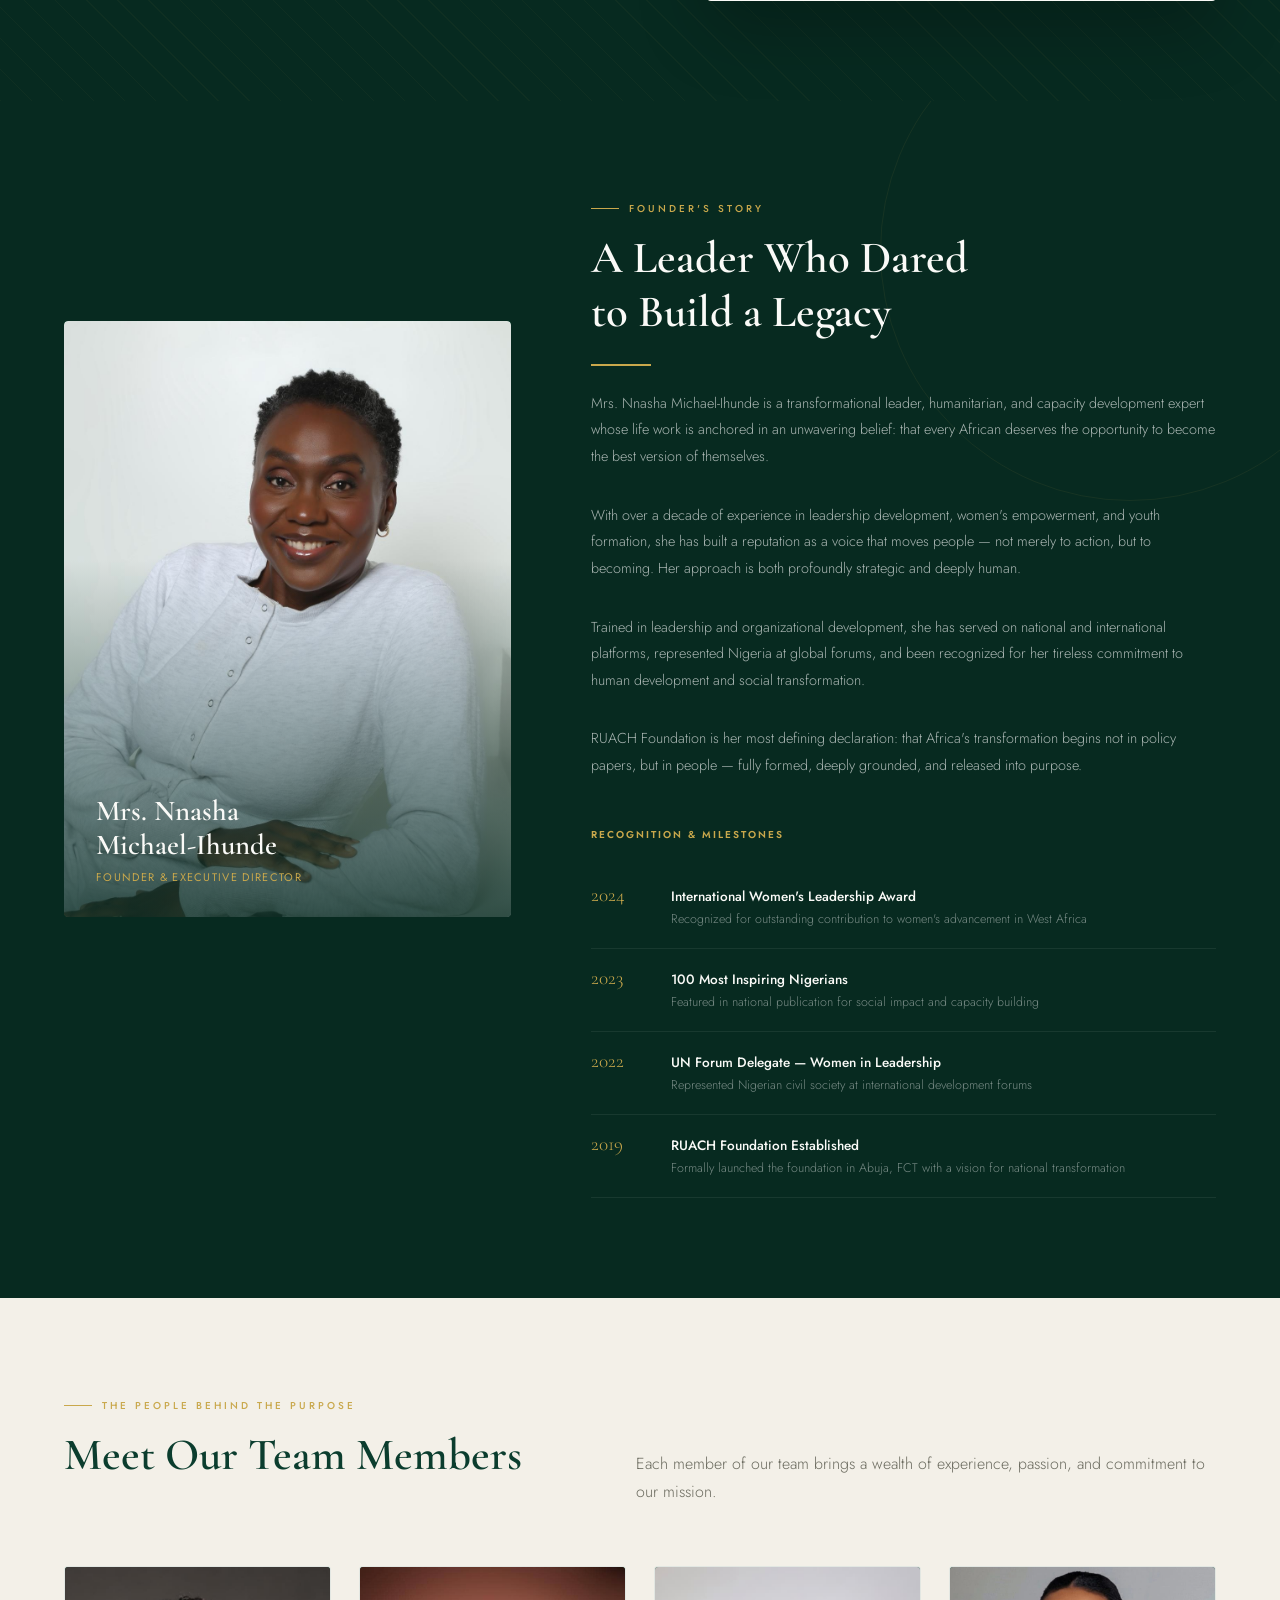
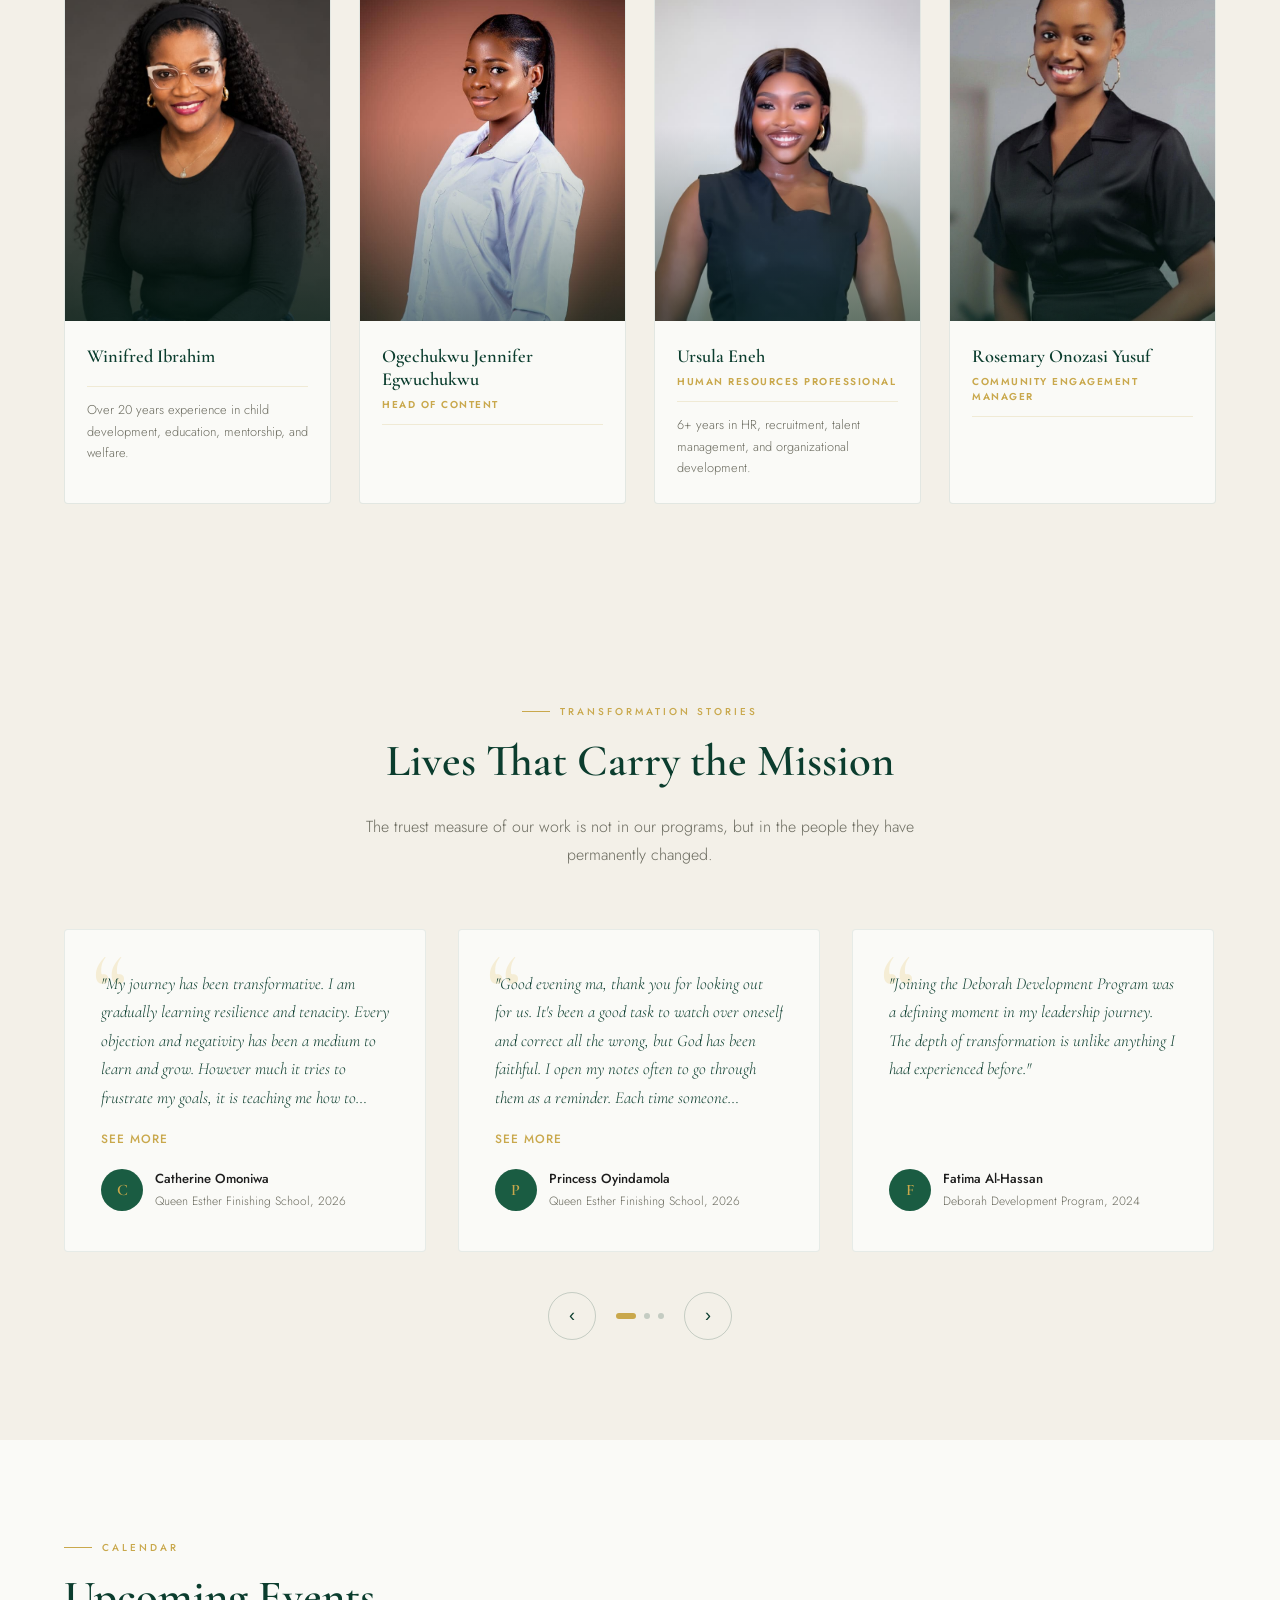
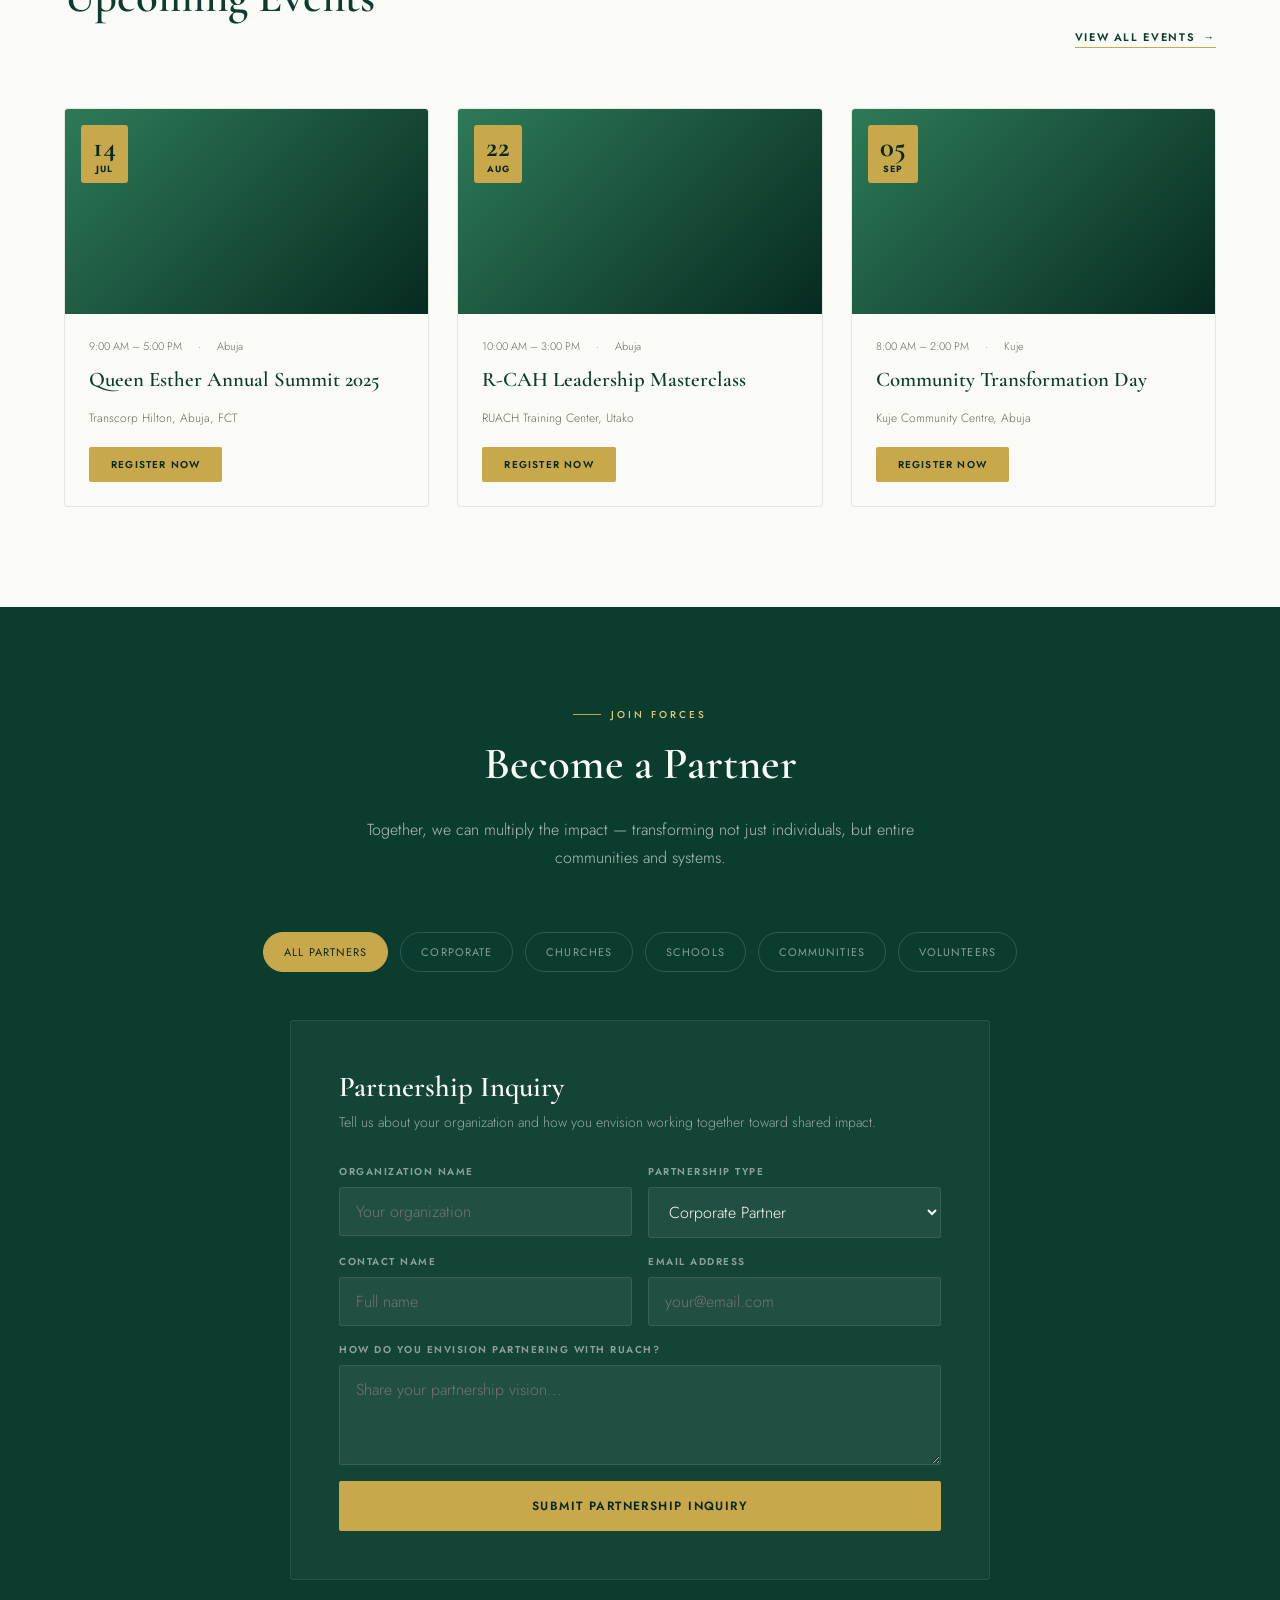
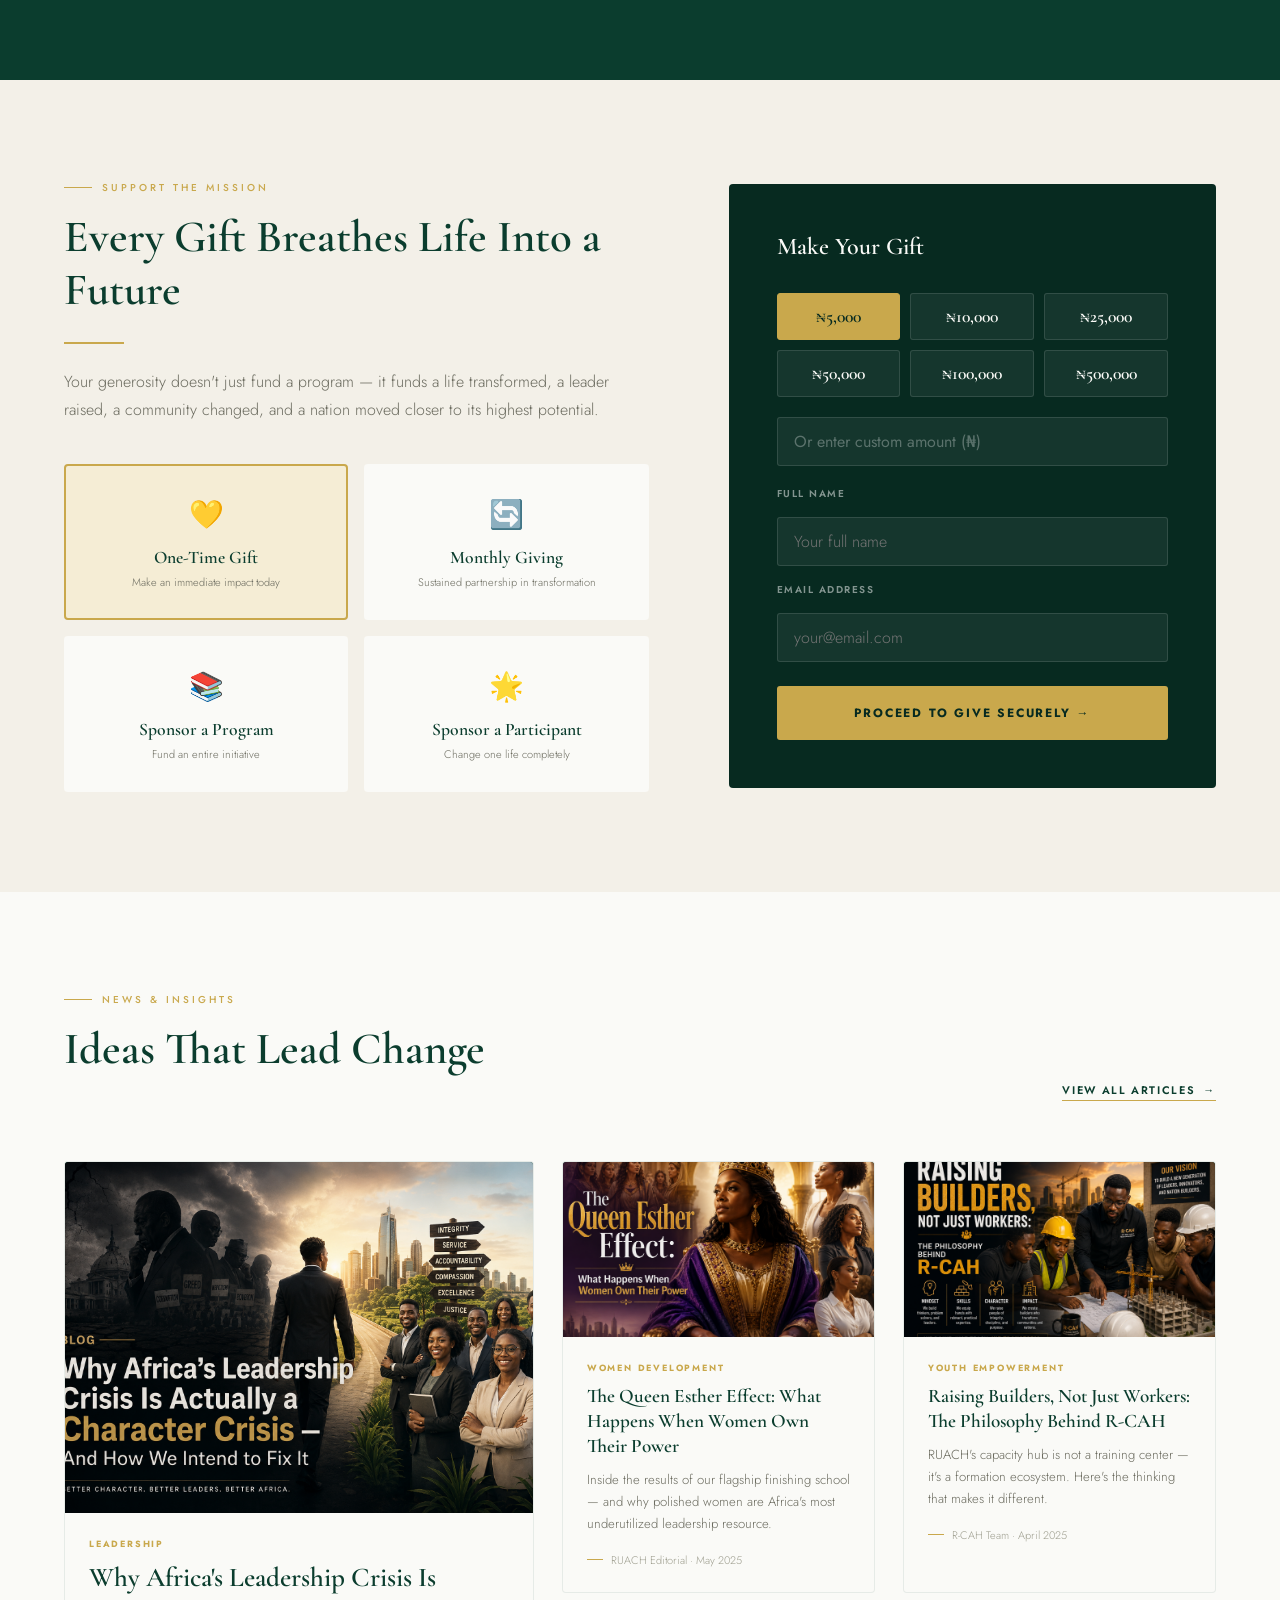
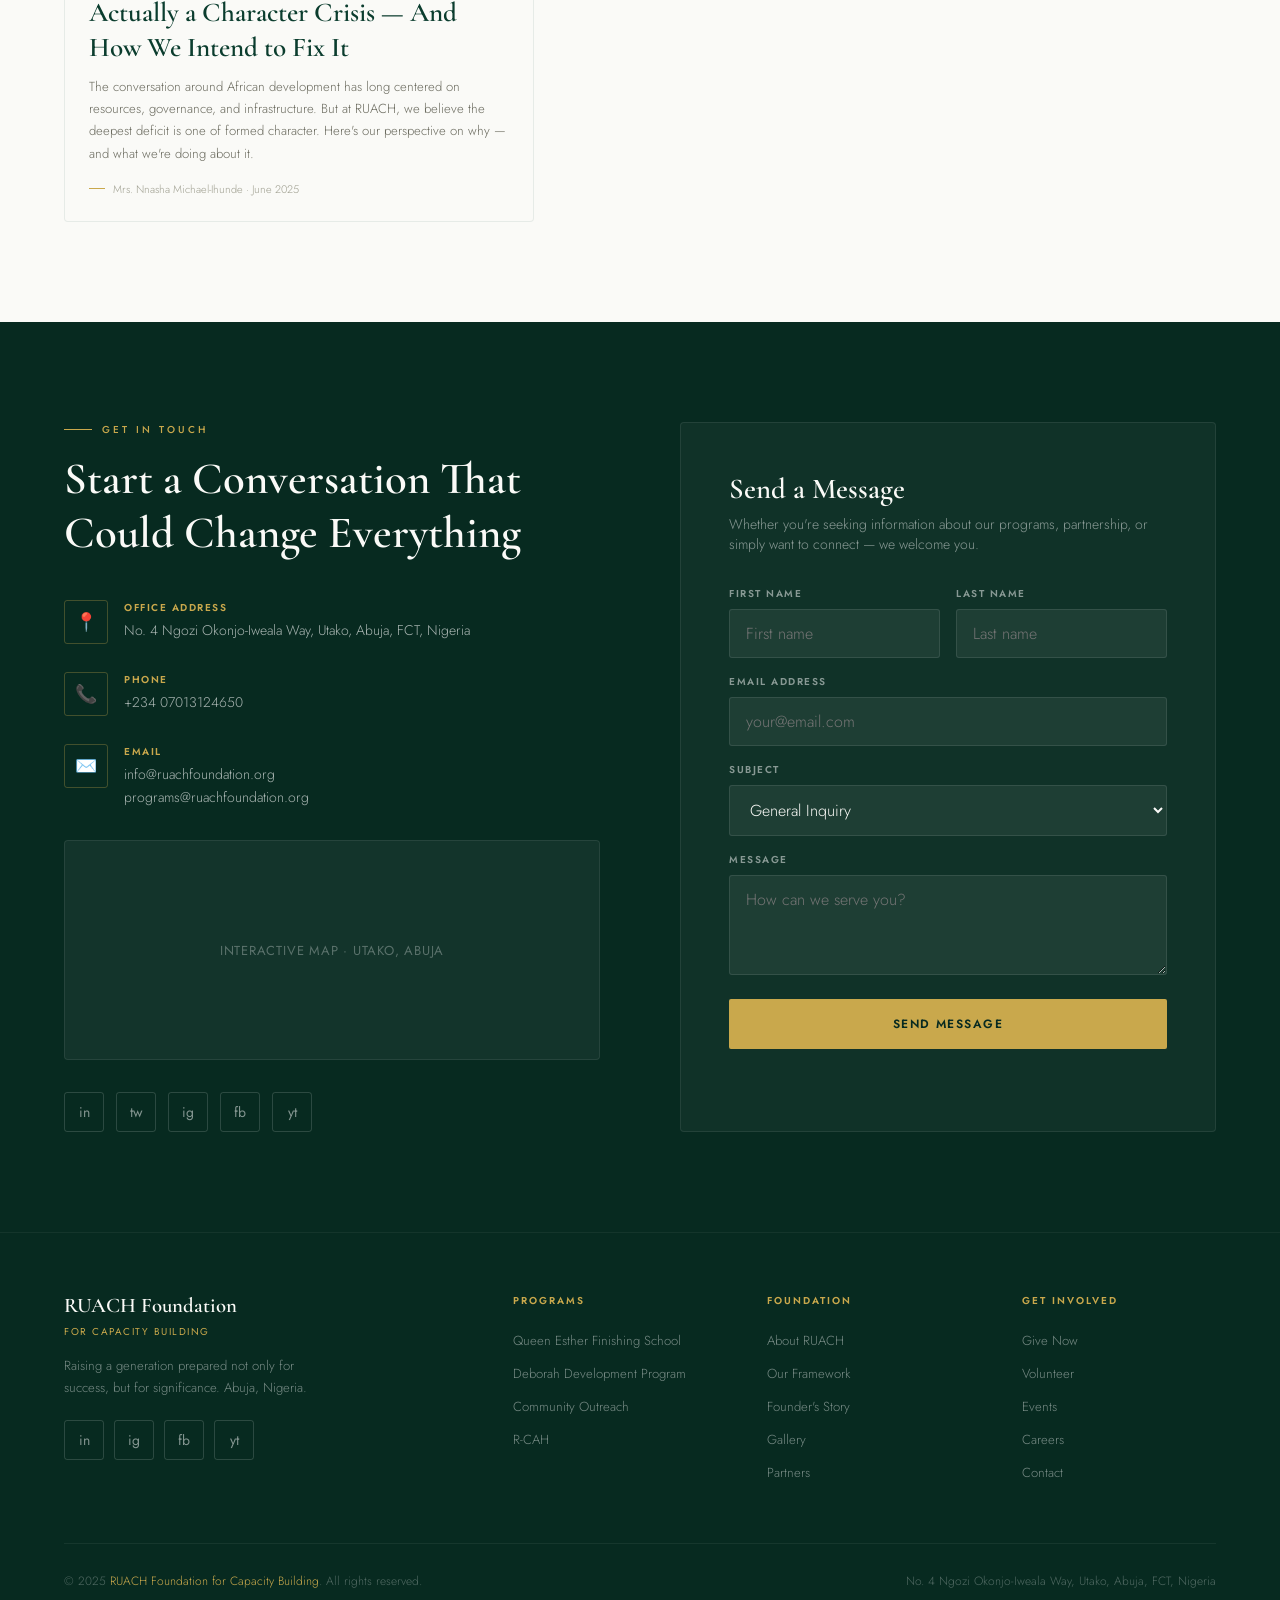
==== commit 49c91f1a: "Update website" ====
--- a/frontend/index.html
+++ b/frontend/index.html
@@ -293,35 +293,20 @@
 .carousel-wrapper{overflow:hidden;position:relative;
 /* RESPONSIVENESS FIX: touch scrolling on mobile */
 touch-action:pan-y}
-.carousel-track{display:flex;gap:32px;transition:transform 0.6s cubic-bezier(0.4,0,0.2,1)}
+.carousel-track{display:flex;align-items:flex-start;gap:32px;transition:transform 0.6s cubic-bezier(0.4,0,0.2,1)}
 .testi-card{flex:0 0 calc(33.333% - 22px);background:var(--ivory);border:1px solid rgba(11,61,46,0.08);border-radius:4px;padding:40px 36px;position:relative;
 /* RESPONSIVENESS FIX: prevent card from exceeding viewport width on mobile */
 min-width:0}
 .testi-card::before{content:'\201C';font-family:var(--serif);font-size:6rem;font-weight:600;color:var(--gold-pale);position:absolute;top:10px;left:28px;line-height:1}
-.testi-video-ph{width:100%;aspect-ratio:16/9;background:linear-gradient(135deg,var(--emerald) 0%,var(--emerald-deep) 100%);border-radius:2px;margin-bottom:24px;display:flex;align-items:center;justify-content:center;cursor:pointer;position:relative;overflow:hidden}
-/* MEDIA ADDITION: testimonial thumbnail image fills the video placeholder */
-.testi-video-ph img.testi-thumb{position:absolute;inset:0;width:100%;height:100%;object-fit:cover;display:block;z-index:0}
-/* MEDIA ADDITION: play button stays on top of thumbnail */
-.play-btn{width:56px;height:56px;background:var(--gold);border-radius:50%;display:flex;align-items:center;justify-content:center;transition:transform 0.3s;
-/* MEDIA ADDITION: sit above thumbnail image */
-position:relative;z-index:2}
-.play-btn::after{content:'';border-left:18px solid var(--emerald-deep);border-top:10px solid transparent;border-bottom:10px solid transparent;margin-left:4px}
-.testi-video-ph:hover .play-btn{transform:scale(1.1)}
-/* MEDIA ADDITION: iframe injected on click fills the placeholder replacing thumbnail + play btn */
-.testi-video-ph iframe.testi-iframe{position:absolute;inset:0;width:100%;height:100%;border:none;z-index:3;display:none}
-/* MEDIA ADDITION: self-hosted video element inside testimonial placeholder */
-.testi-video-ph video.testi-video{position:absolute;inset:0;width:100%;height:100%;object-fit:cover;display:none;z-index:3}
 .testi-quote{font-family:var(--serif);font-size:1.05rem;font-style:italic;font-weight:300;line-height:1.7;color:var(--emerald);margin-bottom:24px;position:relative;z-index:1}
+/* Equal-size cards: quote area reserves 5 lines no matter how short the text is */
+.testi-quote{min-height:calc(1.05rem * 1.7 * 5)}
+.testi-quote.clamped{display:-webkit-box;-webkit-line-clamp:5;-webkit-box-orient:vertical;overflow:hidden;height:calc(1.05rem * 1.7 * 5)}
+.testi-more{display:block;background:none;border:none;padding:0;height:20px;margin:-8px 0 20px;font-family:var(--sans);font-size:0.75rem;font-weight:500;letter-spacing:0.08em;text-transform:uppercase;color:var(--gold);cursor:pointer;position:relative;z-index:1}
 .testi-author{display:flex;align-items:center;gap:12px}
 .testi-avatar{width:42px;height:42px;border-radius:50%;background:var(--emerald-mid);display:flex;align-items:center;justify-content:center;font-family:var(--serif);font-size:16px;font-weight:600;color:var(--gold);
 /* RESPONSIVENESS FIX: prevent avatar from shrinking */
-flex-shrink:0;
-/* MEDIA ADDITION: needed for author photo support */
-overflow:hidden;position:relative}
-/* MEDIA ADDITION: author photo inside the avatar circle */
-.testi-avatar img.testi-author-photo{position:absolute;inset:0;width:100%;height:100%;object-fit:cover;display:block;border-radius:50%}
-/* MEDIA ADDITION: hide the initial letter when author photo is present */
-.testi-avatar.has-photo .testi-initial{display:none}
+flex-shrink:0}
 .testi-author-info span{display:block;font-family:var(--sans);font-size:0.82rem;font-weight:500;color:var(--charcoal)}
 .testi-author-info small{font-family:var(--sans);font-size:0.75rem;font-weight:300;color:var(--text-muted)}
 .carousel-controls{display:flex;justify-content:center;align-items:center;gap:20px;margin-top:40px}
@@ -332,7 +317,6 @@
 .carousel-dots{display:flex;gap:8px}
 .carousel-dot{width:6px;height:6px;border-radius:50%;background:rgba(11,61,46,0.2);transition:all 0.3s;cursor:pointer}
 .carousel-dot.active{background:var(--gold);width:20px;border-radius:3px}
-
 /* EVENTS */
 #events{background:var(--ivory)}
 .events-grid{display:grid;grid-template-columns:repeat(3,1fr);gap:28px;margin-top:60px}
@@ -1421,7 +1405,7 @@
       </div>
     </div>
  
-    <div class="team-card">
+    <!-- <div class="team-card">
       <div class="team-photo-wrap" id="teamWrap2">
         <img class="team-photo" src="images/Gladys.jpg" alt="Full Name" loading="lazy" onerror="this.style.display='none'">
         <div class="team-photo-initial">G</div>
@@ -1431,7 +1415,8 @@
         <div class="team-role">Head of Media</div>
         <p class="team-bio">Driven by service, growth, and community impact across multiple initiatives.</p>
       </div>
-    </div>
+      
+    </div> -->
  
     <div class="team-card">
       <div class="team-photo-wrap" id="teamWrap3">
@@ -1447,13 +1432,13 @@
  
     <div class="team-card">
       <div class="team-photo-wrap" id="teamWrap4">
-        <img class="team-photo" src="images/cansadra.jpg" alt="Full Name" loading="lazy" onerror="this.style.display='none'">
+        <img class="team-photo" src="images/rosemary.jpeg" alt="Full Name" loading="lazy" onerror="this.style.display='none'">
         <div class="team-photo-initial">C</div>
       </div>
       <div class="team-body">
-        <h3 class="team-name">Amb. Casandra Jaja C</h3>
-        <div class="team-role">Media &amp; Advocacy Lead</div>
-        <p class="team-bio">Filmmaker and social impact advocate using storytelling to amplify the mission.</p>
+        <h3 class="team-name">Rosemary Onozasi Yusuf</h3>
+        <div class="team-role">Community Engagement Manager</div>
+        <!-- <p class="team-bio">Filmmaker and social impact advocate using storytelling to amplify the mission.</p> -->
       </div>
     </div>
  
@@ -1474,55 +1459,60 @@
     <h2 class="section-title" style="text-align:center">Lives That Carry the Mission</h2>
     <p class="section-subtitle">The truest measure of our work is not in our programs, but in the people they have permanently changed.</p>
   </div>
-  <!--
-    ═══════════════════════════════════════════════════════════════════
-    MEDIA LOCATION 6 — TESTIMONIAL VIDEO / THUMBNAIL (× 4)
-    ═══════════════════════════════════════════════════════════════════
-    HOW TO UPDATE — THREE OPTIONS per testimonial:
-
-    OPTION A — YouTube or Vimeo embed:
-      Set data-video-src="https://www.youtube.com/embed/YOUR_VIDEO_ID?autoplay=1"
-      on the <div class="testi-video-ph"> element.
-      Clicking the play button will embed the video in an iframe.
-
-    OPTION B — Self-hosted MP4 video:
-      Set data-video-src="assets/testimonials/adaeze-story.mp4"
-      on the <div class="testi-video-ph"> element.
-      Also set src on the <video class="testi-video"> element.
-
-    OPTION C — Thumbnail only (no video):
-      Set src on <img class="testi-thumb"> to show a photo in the video area.
-      Leave data-video-src empty to disable click-to-play behavior.
-
-    AUTHOR PHOTO:
-      Set src on <img class="testi-author-photo"> inside each .testi-avatar.
-      When set, the initial letter is hidden automatically.
-    ═══════════════════════════════════════════════════════════════════
-  -->
   <div class="carousel-wrapper" id="carouselWrapper">
     <div class="carousel-track" id="carouselTrack">
 
-      <!-- Testimonial 1 — Adaeze Okonkwo -->
+      <!-- Testimonial 1 — Catherine Omoniwa -->
       <div class="testi-card">
-        <!-- ↓ UPDATE: set data-video-src for click-to-play (YouTube URL or .mp4 path) -->
-        <div class="testi-video-ph" data-video-src="" data-video-type="youtube">
-          <!-- ↓ UPDATE: replace src with thumbnail image for this testimonial -->
-          <img class="testi-thumb"
-               src=""
-               alt="Adaeze Okonkwo testimonial thumbnail"
-               loading="lazy">
-          <!-- Self-hosted video alternative (leave src empty if using YouTube above) -->
-          <video class="testi-video" src="" muted playsinline preload="none"></video>
-          <div class="play-btn"></div>
+        <p class="testi-quote clamped">"My journey has been transformative. I am gradually learning resilience and tenacity. Every objection and negativity has been a medium to learn and grow. However much it tries to frustrate my goals, it is teaching me how to handle objections through resilience and tenacity."</p>
+        <button class="testi-more" type="button" onclick="toggleQuote(this)">See more</button>
+        <div class="testi-author">
+          <div class="testi-avatar" id="avatar5">
+            <span class="testi-initial">C</span>
+          </div>
+          <div class="testi-author-info">
+            <span>Catherine Omoniwa</span>
+            <small>Queen Esther Finishing School, 2026</small>
+          </div>
         </div>
-        <p class="testi-quote">"RUACH didn't just give me skills — it gave me a framework for how to see myself and the world. I walked in uncertain; I walked out unstoppable."</p>
+      </div>
+
+      <!-- Testimonial 2 — Princess Oyindamola -->
+      <div class="testi-card">
+        <p class="testi-quote clamped">"Good evening ma, thank you for looking out for us. It's been a good task to watch over oneself and correct all the wrong, but God has been faithful. I open my notes often to go through them as a reminder. Each time someone provokes me, I breathe in and out, put on a smile and respond calmly. I have also enjoyed how bold I have become. I had an assignment today sharing letters for some political groups; before now, I would have been shaking inside, but today I held my head up and walked like the queen that I am. Even stepping into the State House, when security bombarded me with questions, I looked straight at them and answered calmly. They gave me access and all the information I needed, and I left with honor and dignity. All praises to Queen Esther's program. It has brought more than enough change to me. Thanks ma."</p>
+        <button class="testi-more" type="button" onclick="toggleQuote(this)">See more</button>
+        <div class="testi-author">
+          <div class="testi-avatar" id="avatar6">
+            <span class="testi-initial">P</span>
+          </div>
+          <div class="testi-author-info">
+            <span>Princess Oyindamola</span>
+            <small>Queen Esther Finishing School, 2026</small>
+          </div>
+        </div>
+      </div>
+
+      <!-- Testimonial 3 — Fatima Al-Hassan -->
+      <div class="testi-card">
+        <p class="testi-quote clamped">"Joining the Deborah Development Program was a defining moment in my leadership journey. The depth of transformation is unlike anything I had experienced before."</p>
+        <button class="testi-more" type="button" onclick="toggleQuote(this)">See more</button>
+        <div class="testi-author">
+          <div class="testi-avatar" id="avatar3">
+            <span class="testi-initial">F</span>
+          </div>
+          <div class="testi-author-info">
+            <span>Fatima Al-Hassan</span>
+            <small>Deborah Development Program, 2024</small>
+          </div>
+        </div>
+      </div>
+
+      <!-- Testimonial 4 — Adaeze Okonkwo -->
+      <div class="testi-card">
+        <p class="testi-quote clamped">"RUACH didn't just give me skills — it gave me a framework for how to see myself and the world. I walked in uncertain; I walked out unstoppable."</p>
+        <button class="testi-more" type="button" onclick="toggleQuote(this)">See more</button>
         <div class="testi-author">
           <div class="testi-avatar" id="avatar1">
-            <!-- ↓ UPDATE: replace src with author's photo -->
-            <img class="testi-author-photo"
-                 src=""
-                 alt="Adaeze Okonkwo"
-                 loading="lazy">
             <span class="testi-initial">A</span>
           </div>
           <div class="testi-author-info">
@@ -1532,26 +1522,12 @@
         </div>
       </div>
 
-      <!-- Testimonial 2 — Emmanuel Tunde -->
+      <!-- Testimonial 5 — Emmanuel Tunde -->
       <div class="testi-card">
-        <!-- ↓ UPDATE: set data-video-src for click-to-play -->
-        <div class="testi-video-ph" data-video-src="" data-video-type="youtube">
-          <!-- ↓ UPDATE: replace src with thumbnail image -->
-          <img class="testi-thumb"
-               src=""
-               alt="Emmanuel Tunde testimonial thumbnail"
-               loading="lazy">
-          <video class="testi-video" src="" muted playsinline preload="none"></video>
-          <div class="play-btn"></div>
-        </div>
-        <p class="testi-quote">"I came from a community where ambition was discouraged. RUACH gave me the language and the courage to dream — and then the tools to build what I dreamed."</p>
+        <p class="testi-quote clamped">"I came from a community where ambition was discouraged. RUACH gave me the language and the courage to dream — and then the tools to build what I dreamed."</p>
+        <button class="testi-more" type="button" onclick="toggleQuote(this)">See more</button>
         <div class="testi-author">
           <div class="testi-avatar" id="avatar2">
-            <!-- ↓ UPDATE: replace src with author's photo -->
-            <img class="testi-author-photo"
-                 src=""
-                 alt="Emmanuel Tunde"
-                 loading="lazy">
             <span class="testi-initial">E</span>
           </div>
           <div class="testi-author-info">
@@ -1561,55 +1537,12 @@
         </div>
       </div>
 
-      <!-- Testimonial 3 — Fatima Al-Hassan -->
+      <!-- Testimonial 6 — Community Leader, Kuje -->
       <div class="testi-card">
-        <!-- ↓ UPDATE: set data-video-src for click-to-play -->
-        <div class="testi-video-ph" data-video-src="" data-video-type="youtube">
-          <!-- ↓ UPDATE: replace src with thumbnail image -->
-          <img class="testi-thumb"
-               src=""
-               alt="Fatima Al-Hassan testimonial thumbnail"
-               loading="lazy">
-          <video class="testi-video" src="" muted playsinline preload="none"></video>
-          <div class="play-btn"></div>
-        </div>
-        <p class="testi-quote">"Joining the Deborah Development Program was a defining moment in my leadership journey. The depth of transformation is unlike anything I had experienced before."</p>
-        <div class="testi-author">
-          <div class="testi-avatar" id="avatar3">
-            <!-- ↓ UPDATE: replace src with author's photo -->
-            <img class="testi-author-photo"
-                 src=""
-                 alt="Fatima Al-Hassan"
-                 loading="lazy">
-            <span class="testi-initial">F</span>
-          </div>
-          <div class="testi-author-info">
-            <span>Fatima Al-Hassan</span>
-            <small>Deborah Development Program, 2024</small>
-          </div>
-        </div>
-      </div>
-
-      <!-- Testimonial 4 — Community Leader, Kuje -->
-      <div class="testi-card">
-        <!-- ↓ UPDATE: set data-video-src for click-to-play -->
-        <div class="testi-video-ph" data-video-src="" data-video-type="youtube">
-          <!-- ↓ UPDATE: replace src with thumbnail image -->
-          <img class="testi-thumb"
-               src=""
-               alt="Community Leader Kuje testimonial thumbnail"
-               loading="lazy">
-          <video class="testi-video" src="" muted playsinline preload="none"></video>
-          <div class="play-btn"></div>
-        </div>
-        <p class="testi-quote">"RUACH's community outreach changed our entire neighborhood. We were not just recipients of a program; we became partners in something transformational."</p>
+        <p class="testi-quote clamped">"RUACH's community outreach changed our entire neighborhood. We were not just recipients of a program; we became partners in something transformational."</p>
+        <button class="testi-more" type="button" onclick="toggleQuote(this)">See more</button>
         <div class="testi-author">
           <div class="testi-avatar" id="avatar4">
-            <!-- ↓ UPDATE: replace src with author's photo -->
-            <img class="testi-author-photo"
-                 src=""
-                 alt="Community Leader, Kuje"
-                 loading="lazy">
             <span class="testi-initial">C</span>
           </div>
           <div class="testi-author-info">
@@ -1626,10 +1559,39 @@
     <div class="carousel-dots">
       <div class="carousel-dot active" onclick="goToSlide(0)"></div>
       <div class="carousel-dot" onclick="goToSlide(1)"></div>
+      <div class="carousel-dot" onclick="goToSlide(2)"></div>
     </div>
     <button class="carousel-btn" onclick="moveCarousel(1)">›</button>
   </div>
 </section>
+
+<script>
+function toggleQuote(btn){
+  var q=btn.previousElementSibling;
+  var collapsed=q.classList.toggle('clamped');
+  btn.textContent=collapsed?'See more':'See less';
+}
+function checkQuotes(){
+  document.querySelectorAll('#testimonials .testi-quote').forEach(function(q){
+    var btn=q.nextElementSibling;
+    if(!btn||!btn.classList.contains('testi-more'))return;
+    if(q.classList.contains('clamped')){
+      btn.style.visibility=(q.scrollHeight>q.clientHeight+1)?'visible':'hidden';
+    }
+  });
+}
+window.addEventListener('load',checkQuotes);
+window.addEventListener('resize',checkQuotes);
+</script>
+
+
+<!-- <script>
+function toggleQuote(btn){
+  var q=btn.previousElementSibling;
+  var open=q.classList.toggle('clamped')===false;
+  btn.textContent=open?'Show less':'Read more';
+}
+</script> -->
 
 <!-- EVENTS -->
 <!--
@@ -1751,69 +1713,7 @@
       When src is set the image appears and the text is hidden automatically.
     ═══════════════════════════════════════════════════════════════════
   -->
-  <div class="partners-logos">
-
-    <!-- Partner 1 -->
-    <div class="partner-logo-ph" id="partnerLogo1">
-      <!-- ↓ UPDATE: replace src with partner logo image path -->
-      <img class="partner-logo"
-           src=""
-           alt="Partner 1"
-           loading="lazy">
-      <span class="partner-label">Partner Logo</span>
-    </div>
-
-    <!-- Partner 2 -->
-    <div class="partner-logo-ph" id="partnerLogo2">
-      <!-- ↓ UPDATE: replace src with partner logo image path -->
-      <img class="partner-logo"
-           src=""
-           alt="Partner 2"
-           loading="lazy">
-      <span class="partner-label">Partner Logo</span>
-    </div>
-
-    <!-- Partner 3 -->
-    <div class="partner-logo-ph" id="partnerLogo3">
-      <!-- ↓ UPDATE: replace src with partner logo image path -->
-      <img class="partner-logo"
-           src=""
-           alt="Partner 3"
-           loading="lazy">
-      <span class="partner-label">Partner Logo</span>
-    </div>
-
-    <!-- Partner 4 -->
-    <div class="partner-logo-ph" id="partnerLogo4">
-      <!-- ↓ UPDATE: replace src with partner logo image path -->
-      <img class="partner-logo"
-           src=""
-           alt="Partner 4"
-           loading="lazy">
-      <span class="partner-label">Partner Logo</span>
-    </div>
-
-    <!-- Partner 5 -->
-    <div class="partner-logo-ph" id="partnerLogo5">
-      <!-- ↓ UPDATE: replace src with partner logo image path -->
-      <img class="partner-logo"
-           src=""
-           alt="Partner 5"
-           loading="lazy">
-      <span class="partner-label">Partner Logo</span>
-    </div>
-
-    <!-- Partner 6 -->
-    <div class="partner-logo-ph" id="partnerLogo6">
-      <!-- ↓ UPDATE: replace src with partner logo image path -->
-      <img class="partner-logo"
-           src=""
-           alt="Partner 6"
-           loading="lazy">
-      <span class="partner-label">Partner Logo</span>
-    </div>
-
-  </div>
+  
   <div class="partner-form-wrap">
     <h3 class="partner-form-title">Partnership Inquiry</h3>
     <p class="partner-form-sub">Tell us about your organization and how you envision working together toward shared impact.</p>
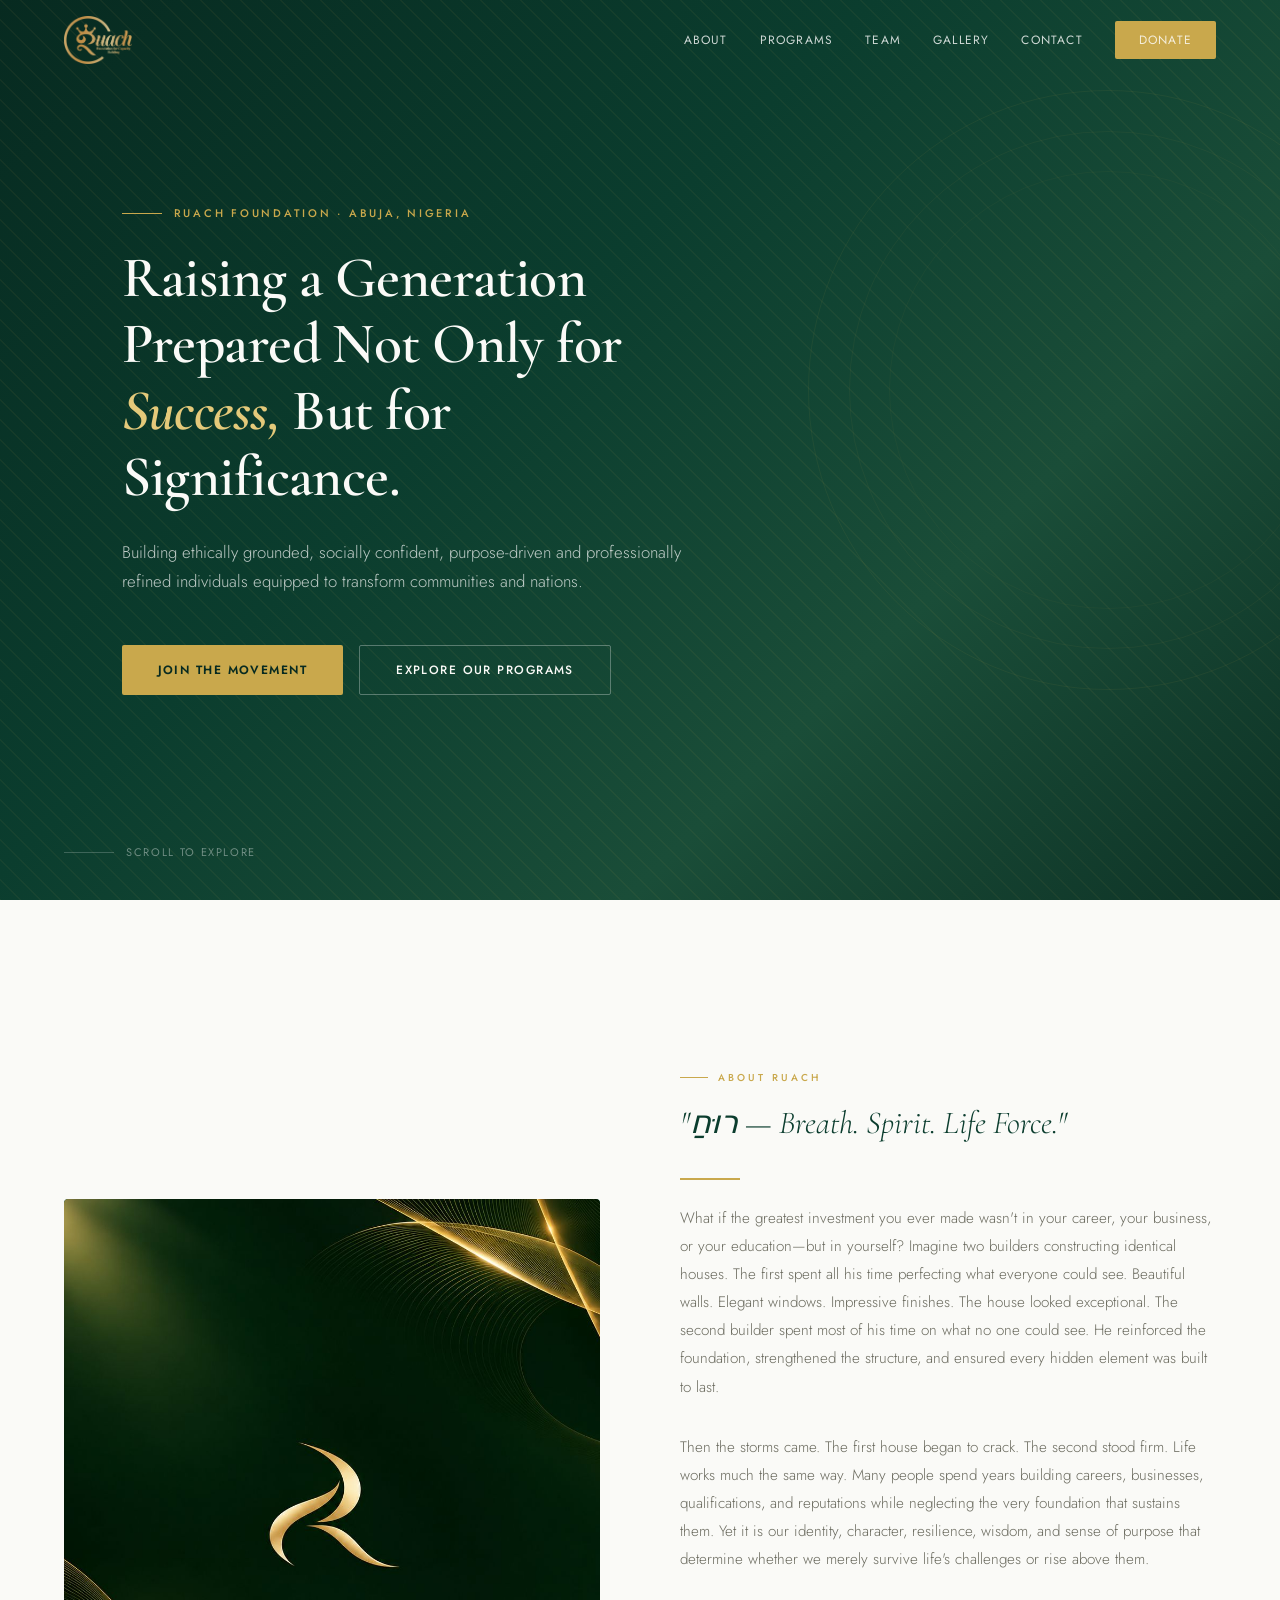
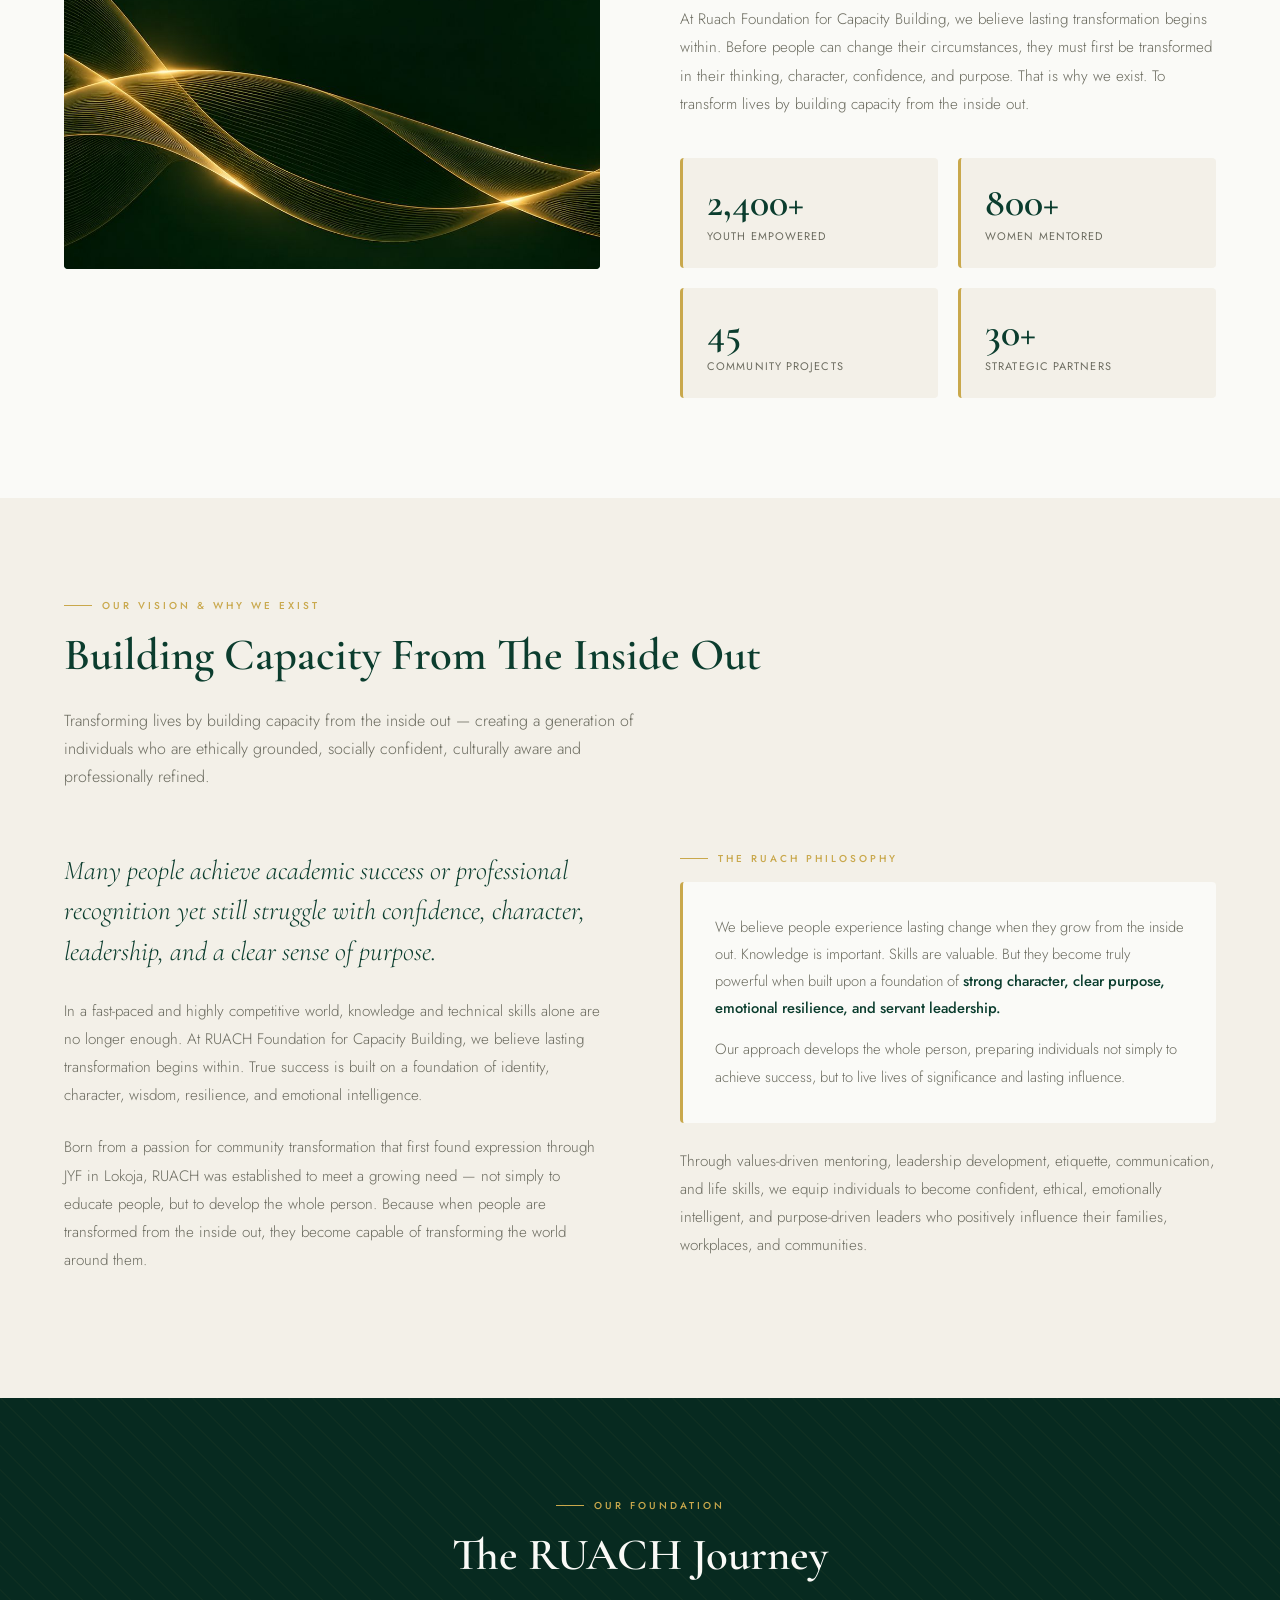
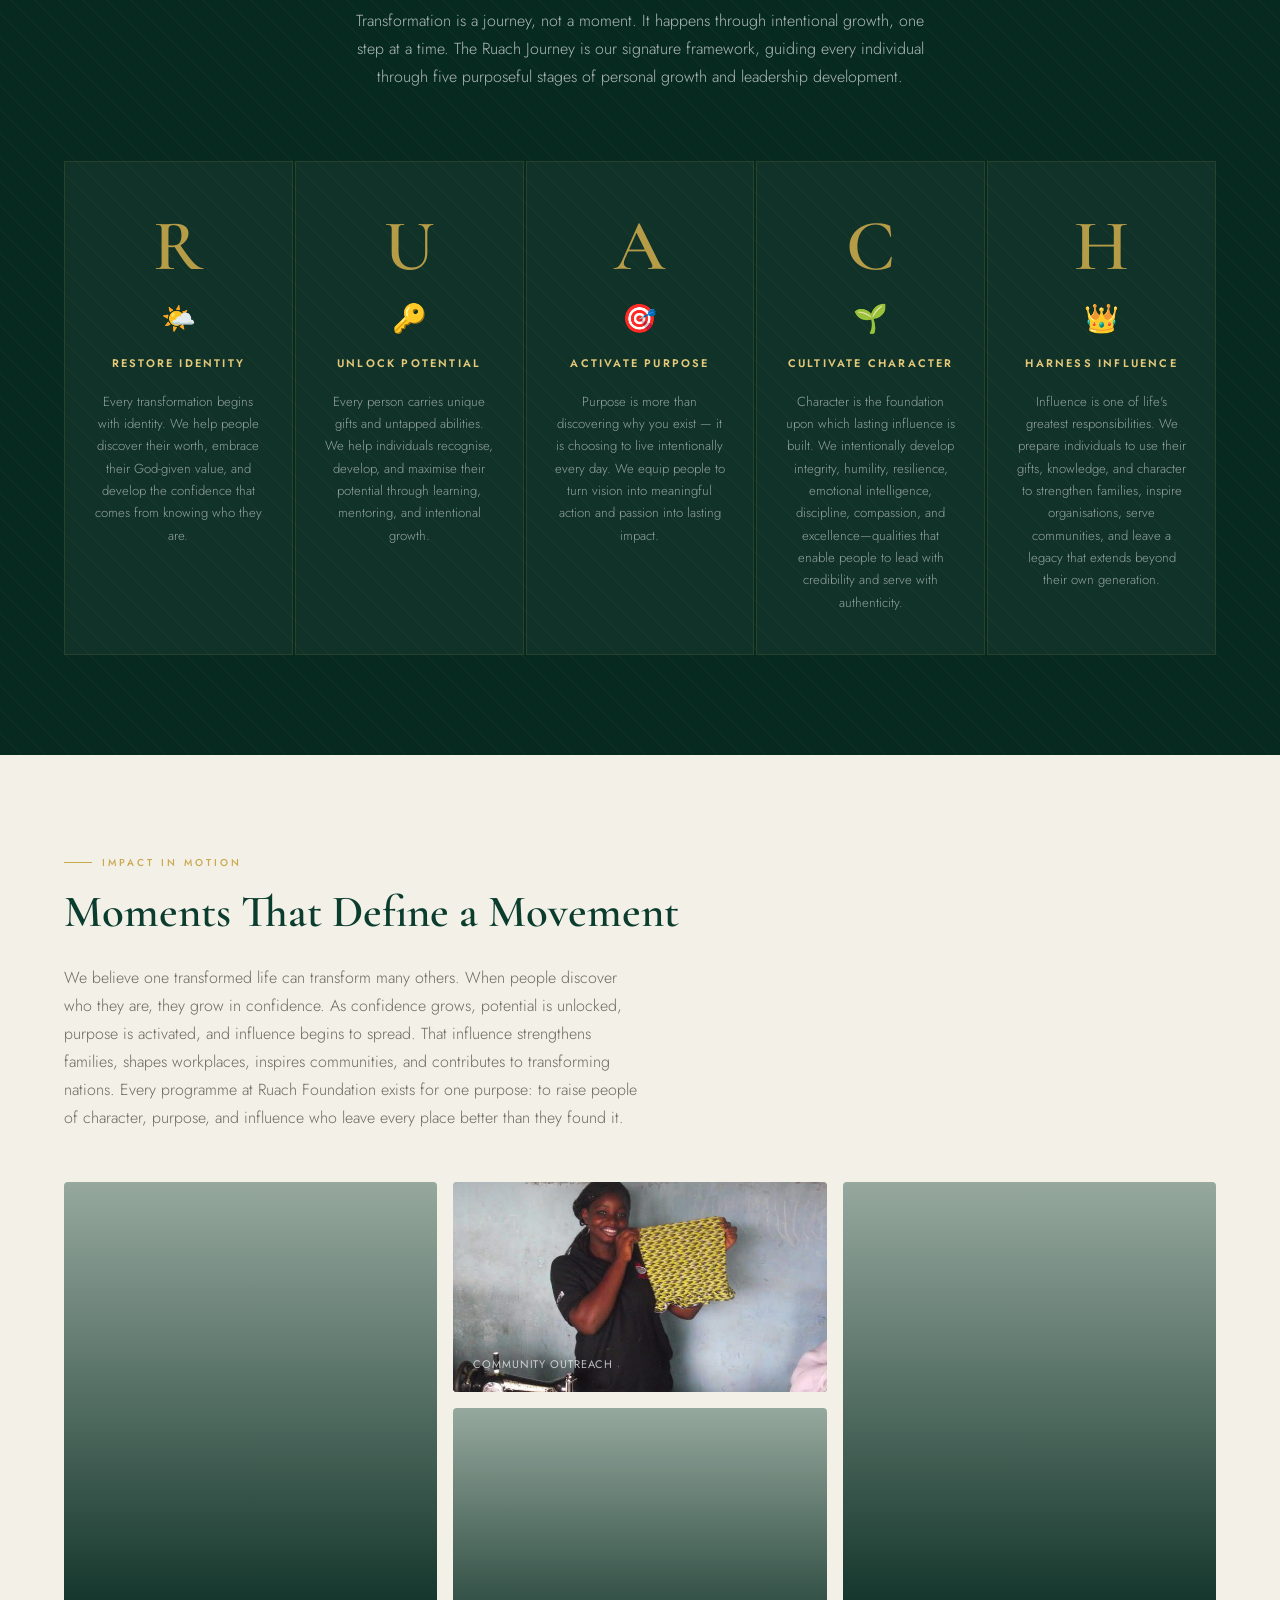
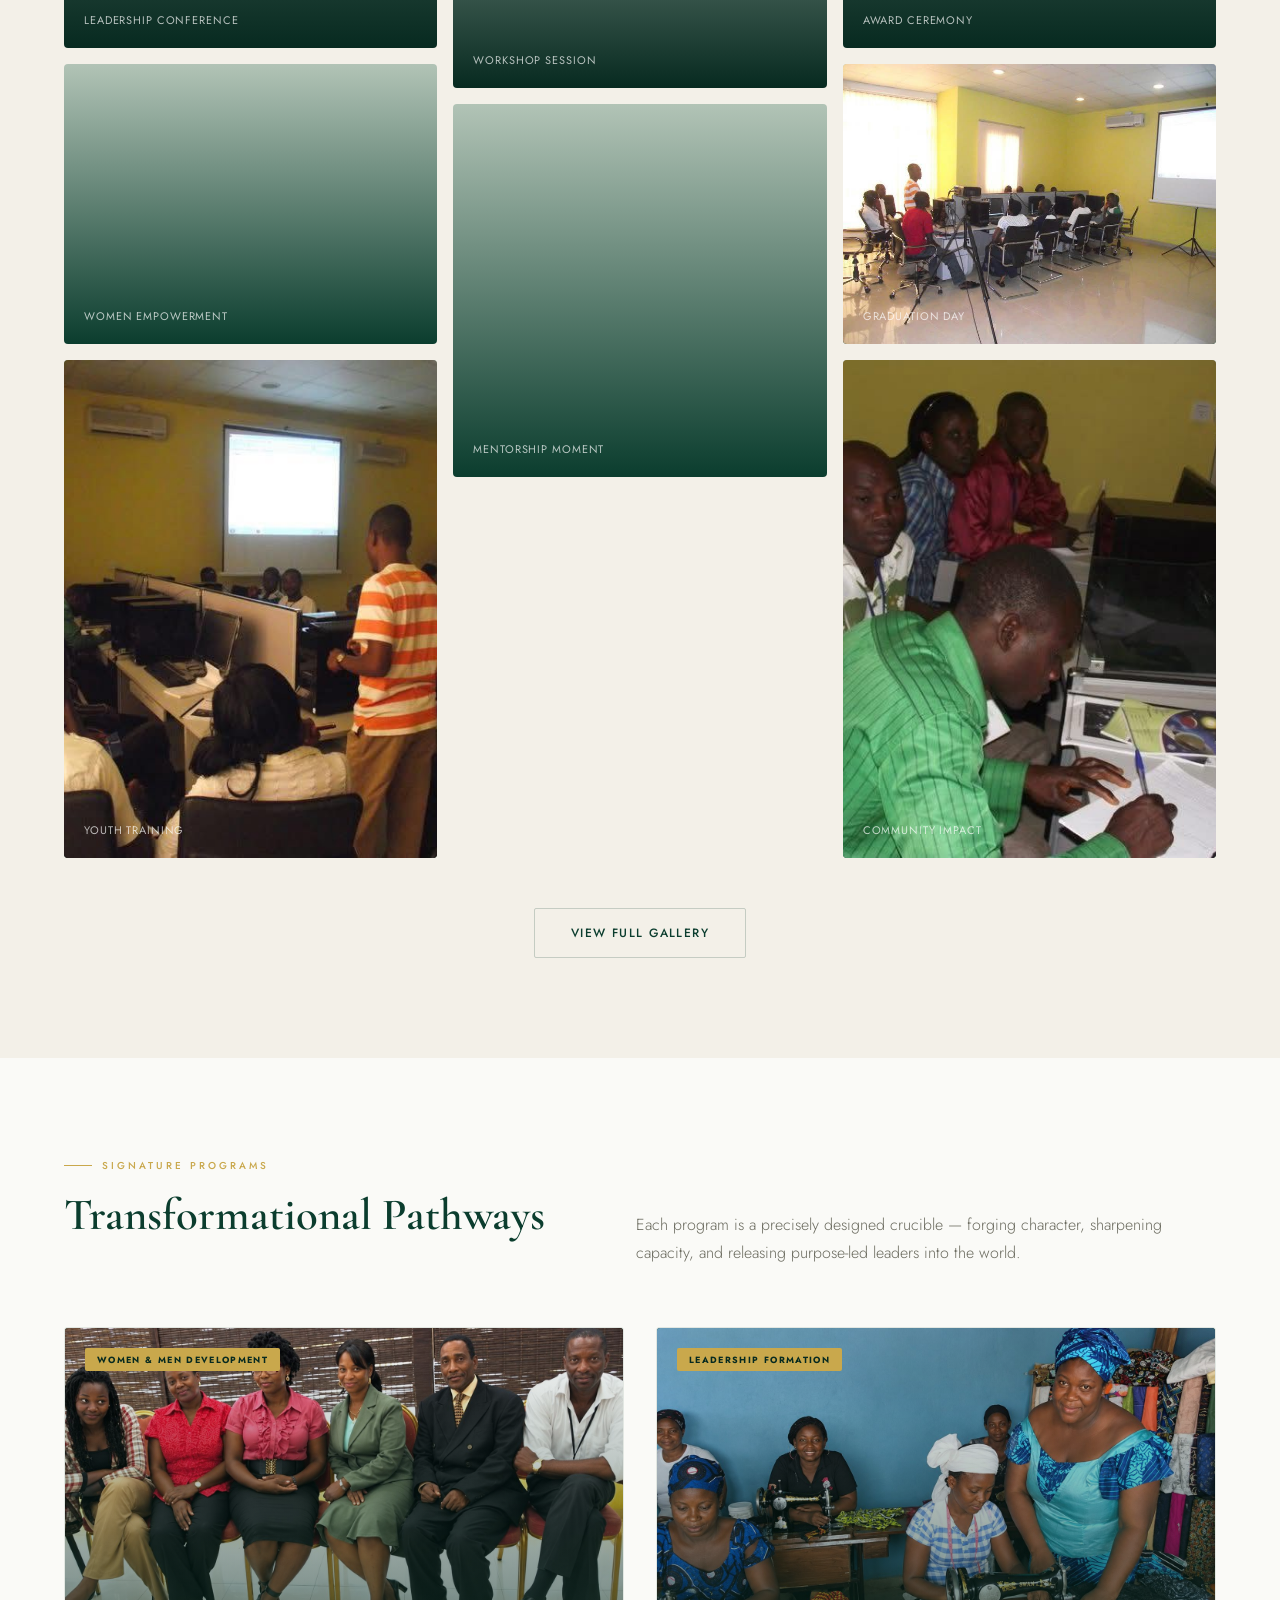
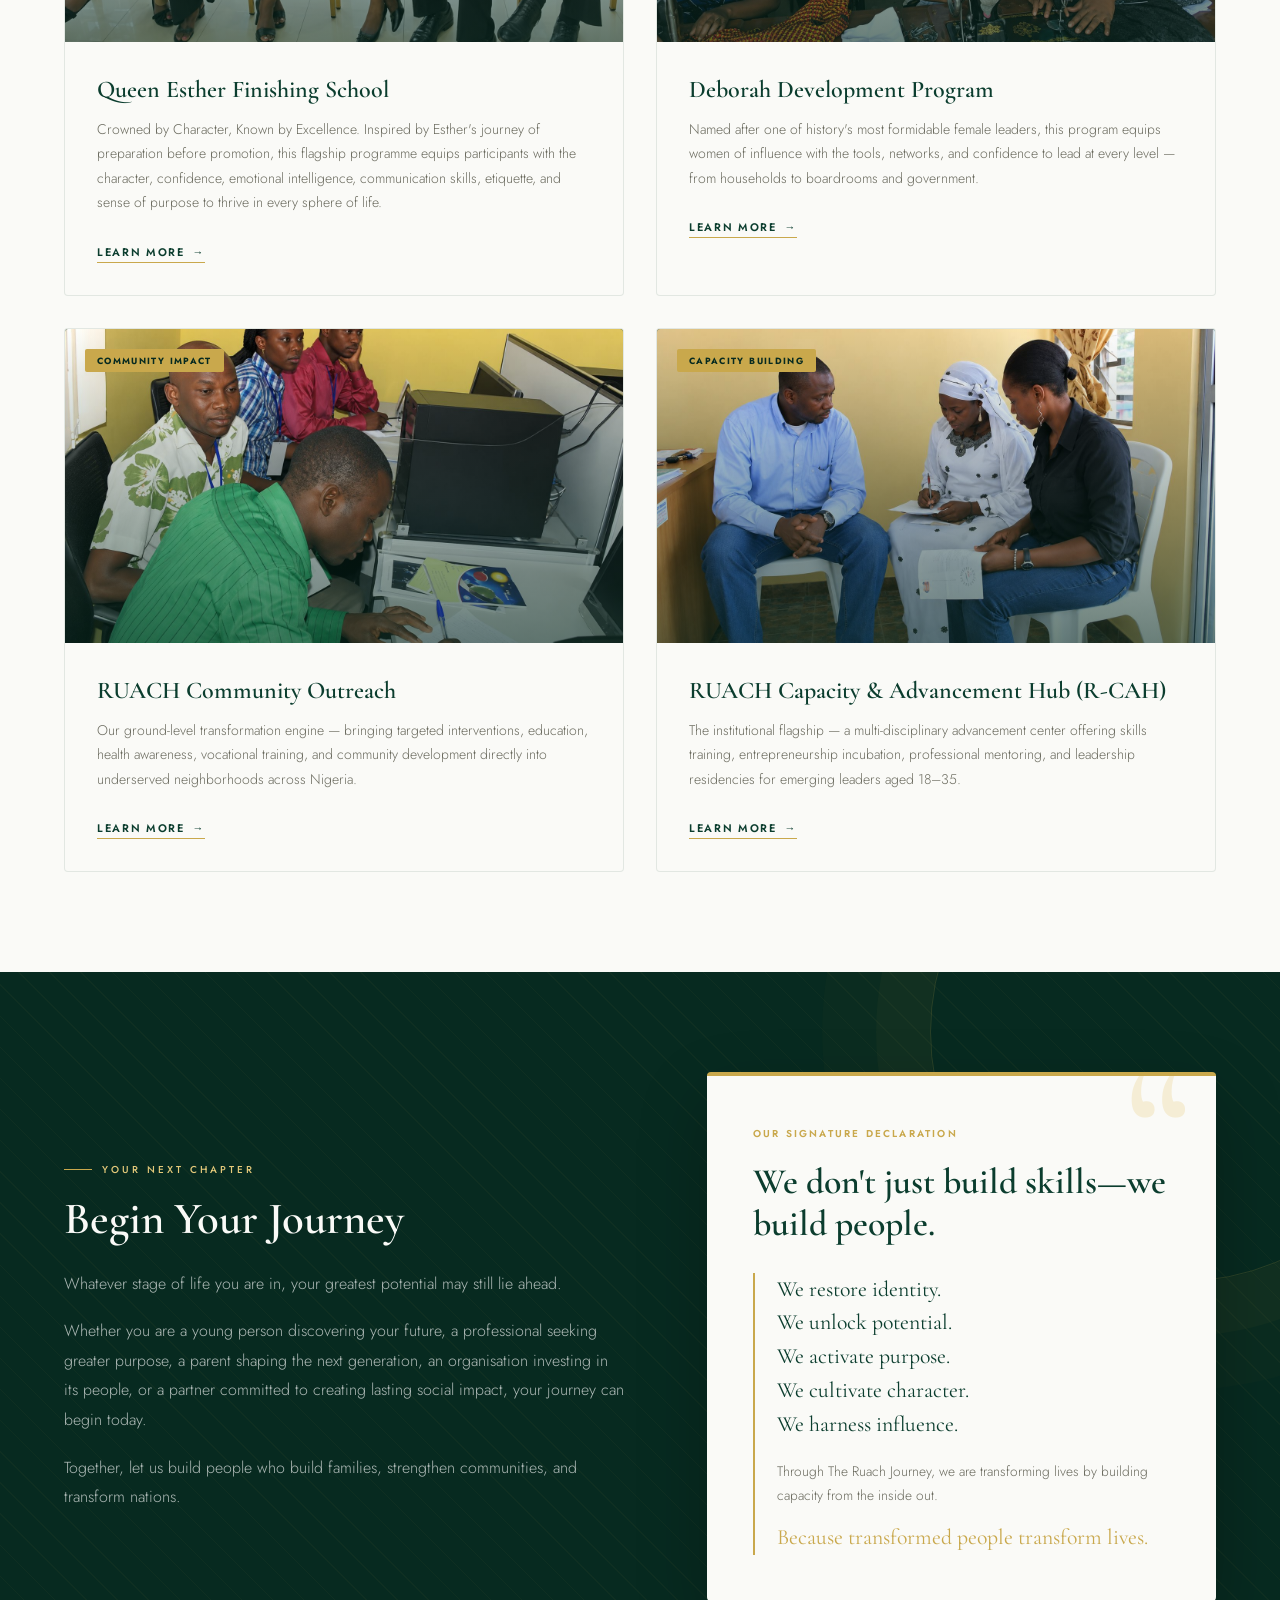
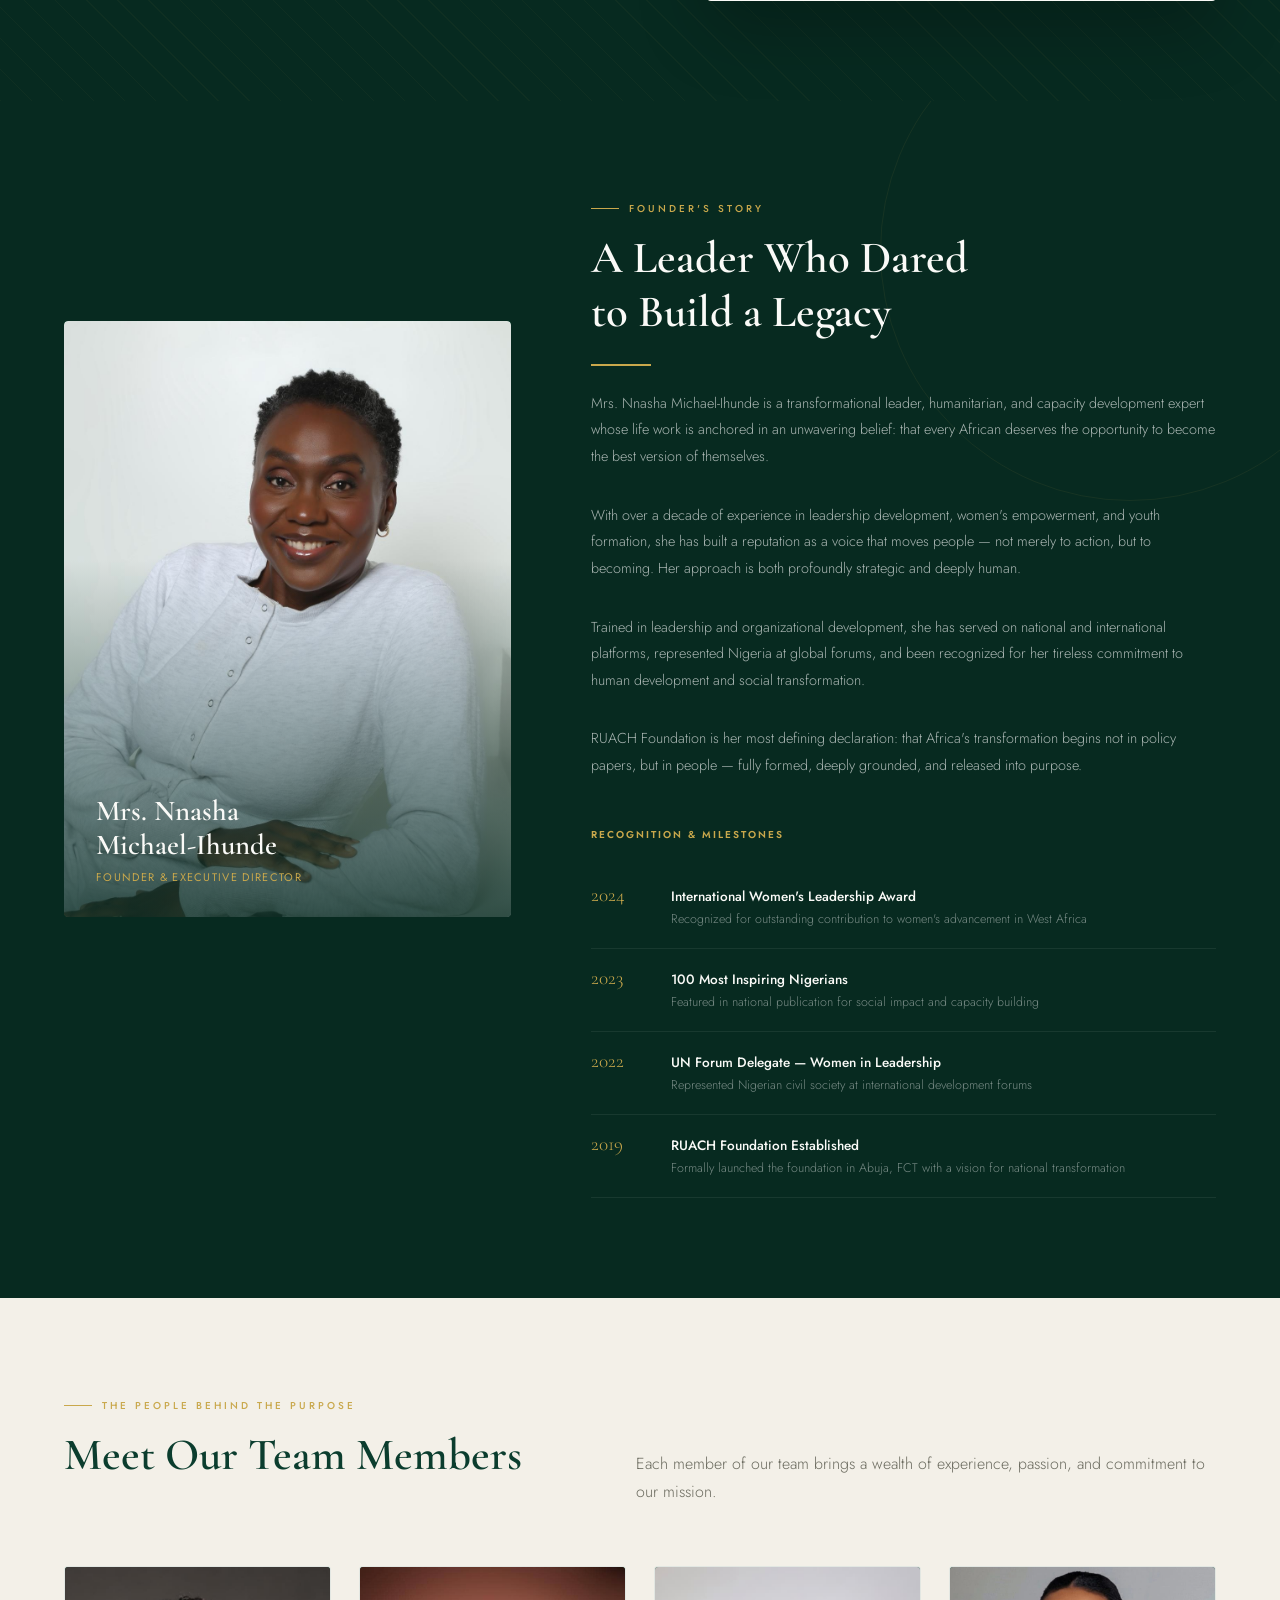
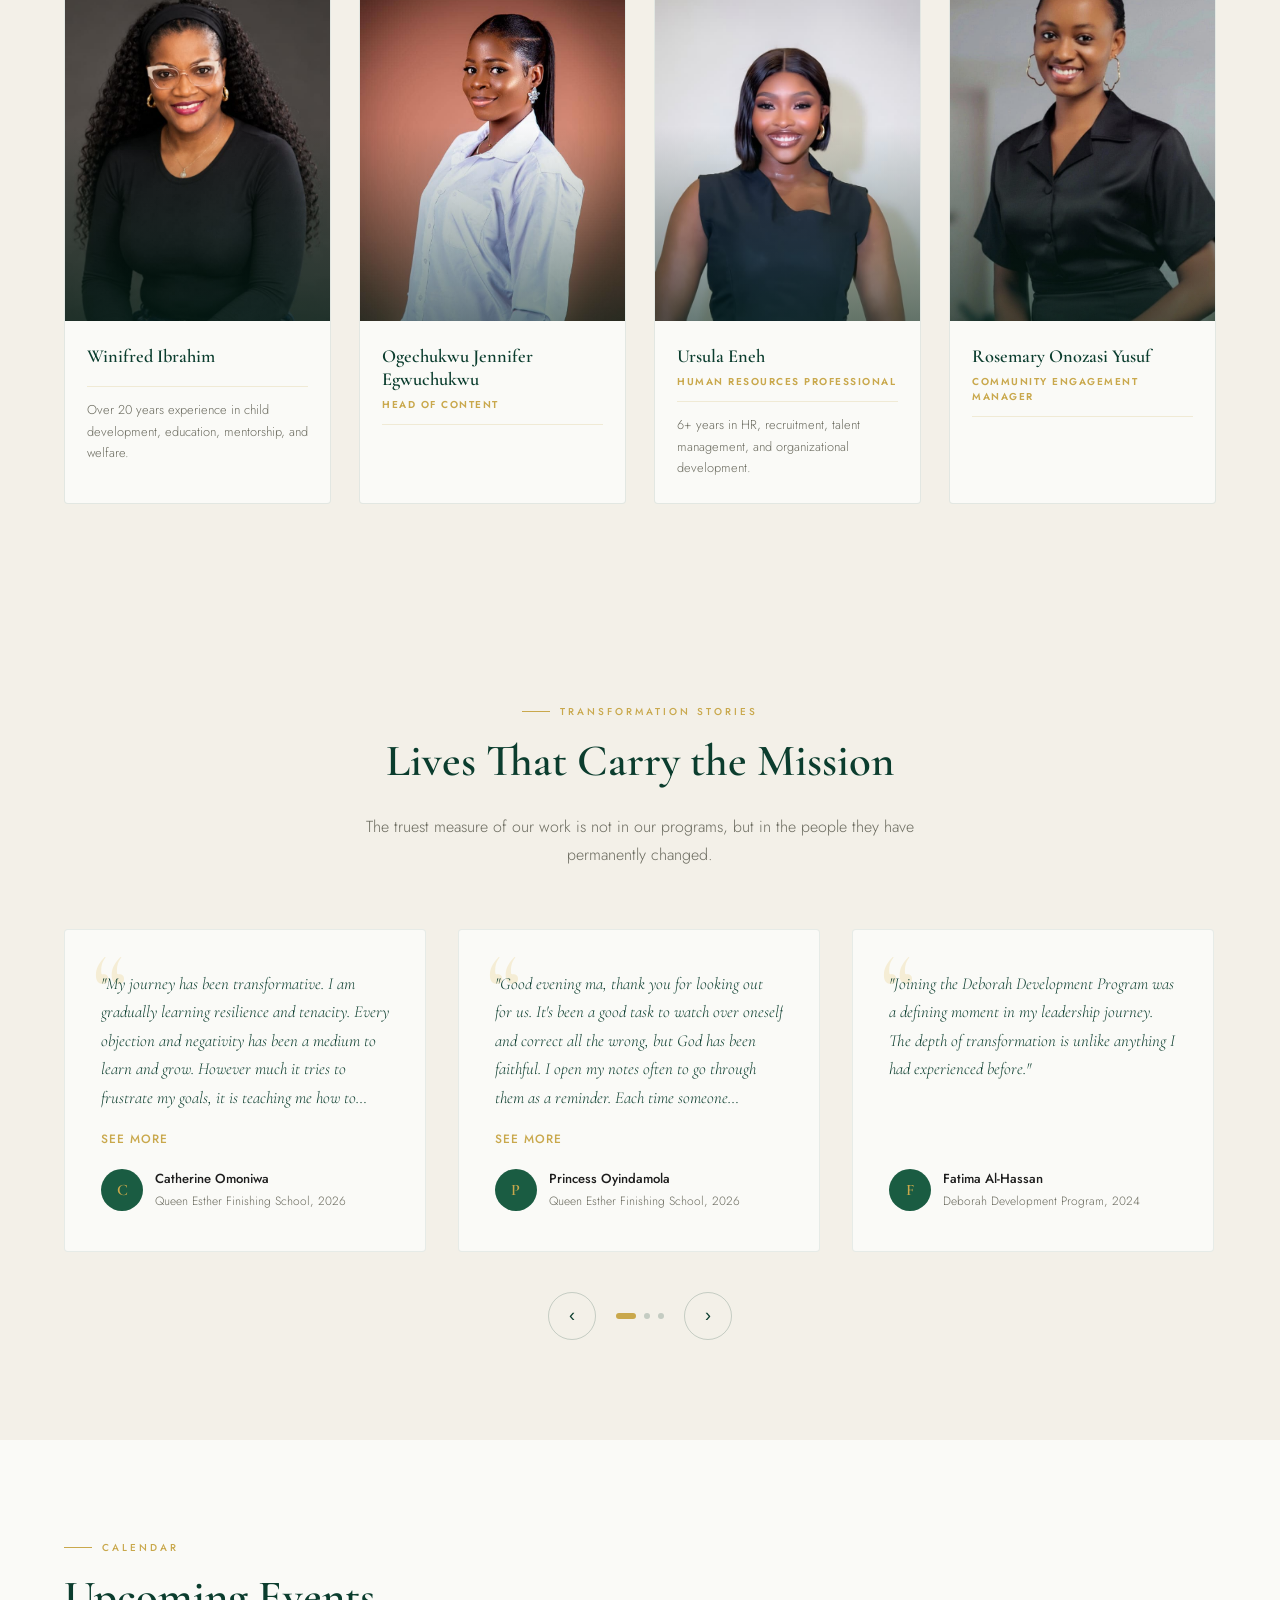
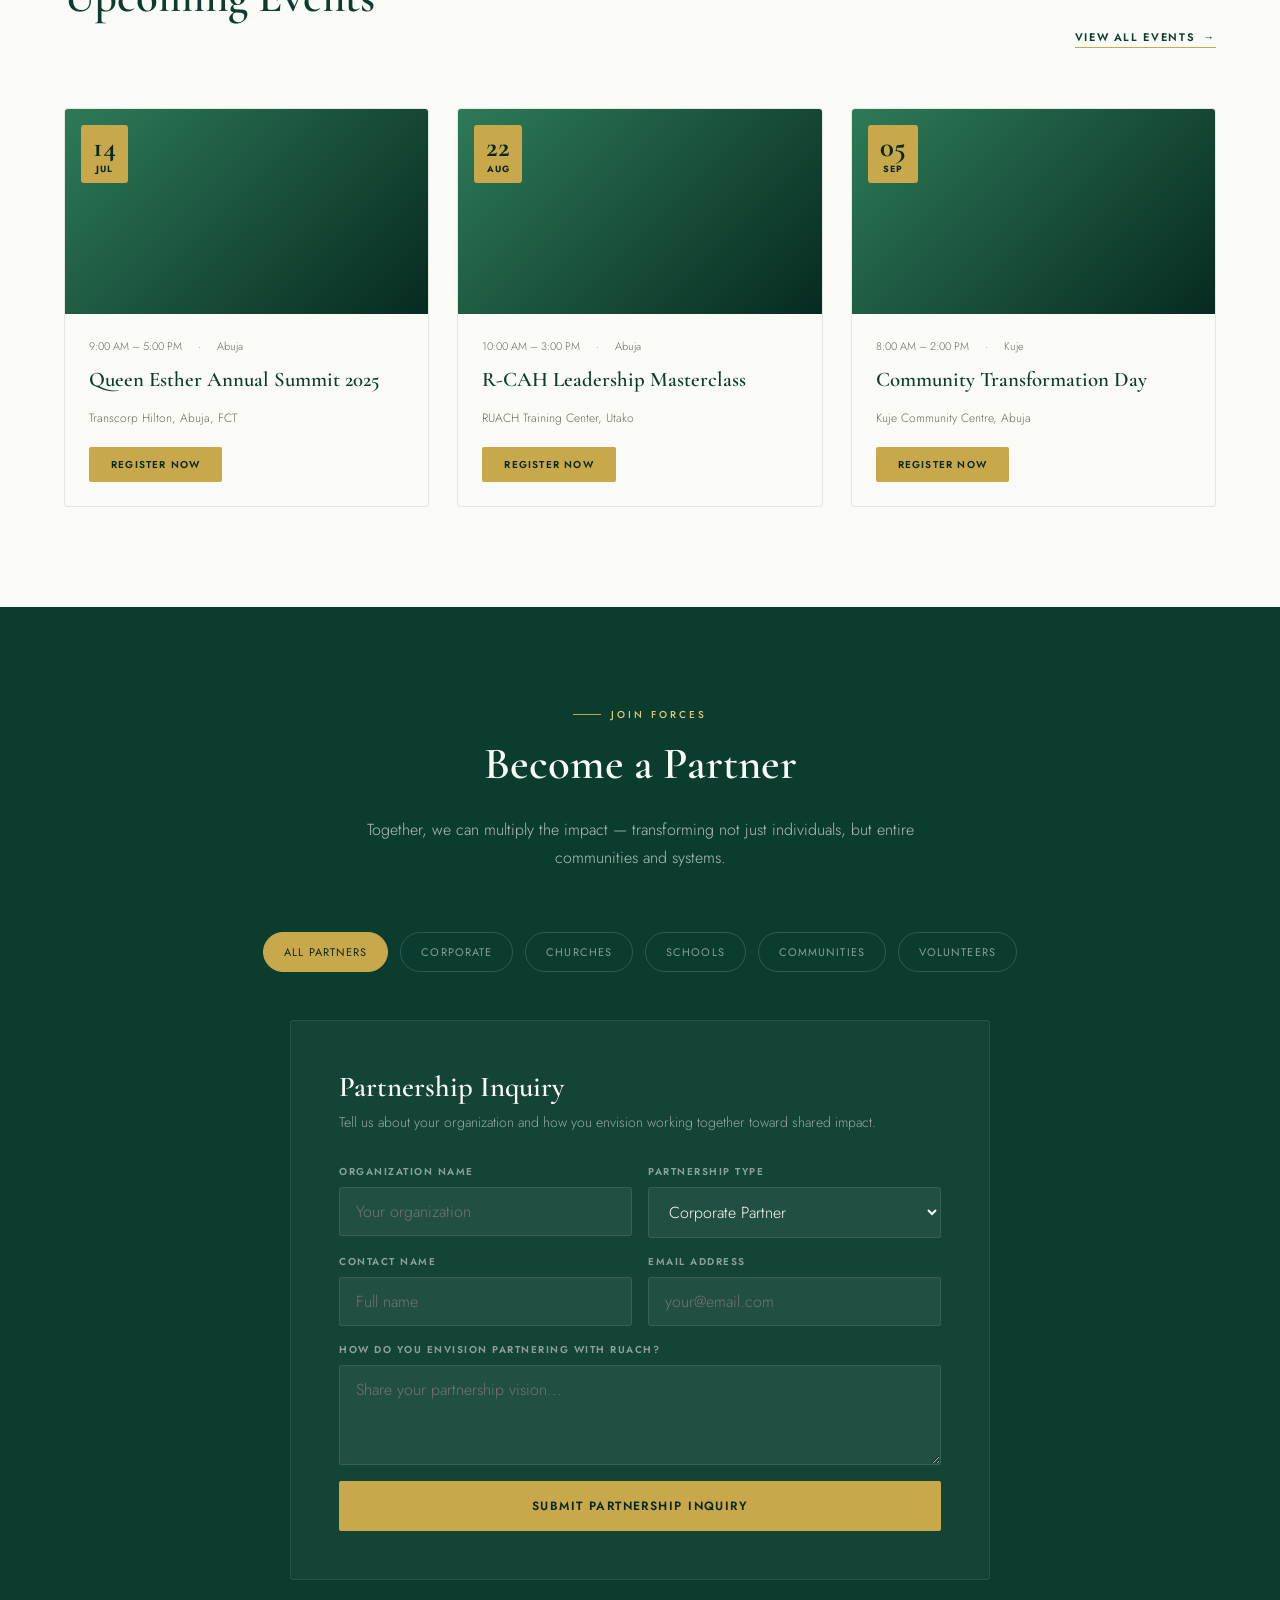
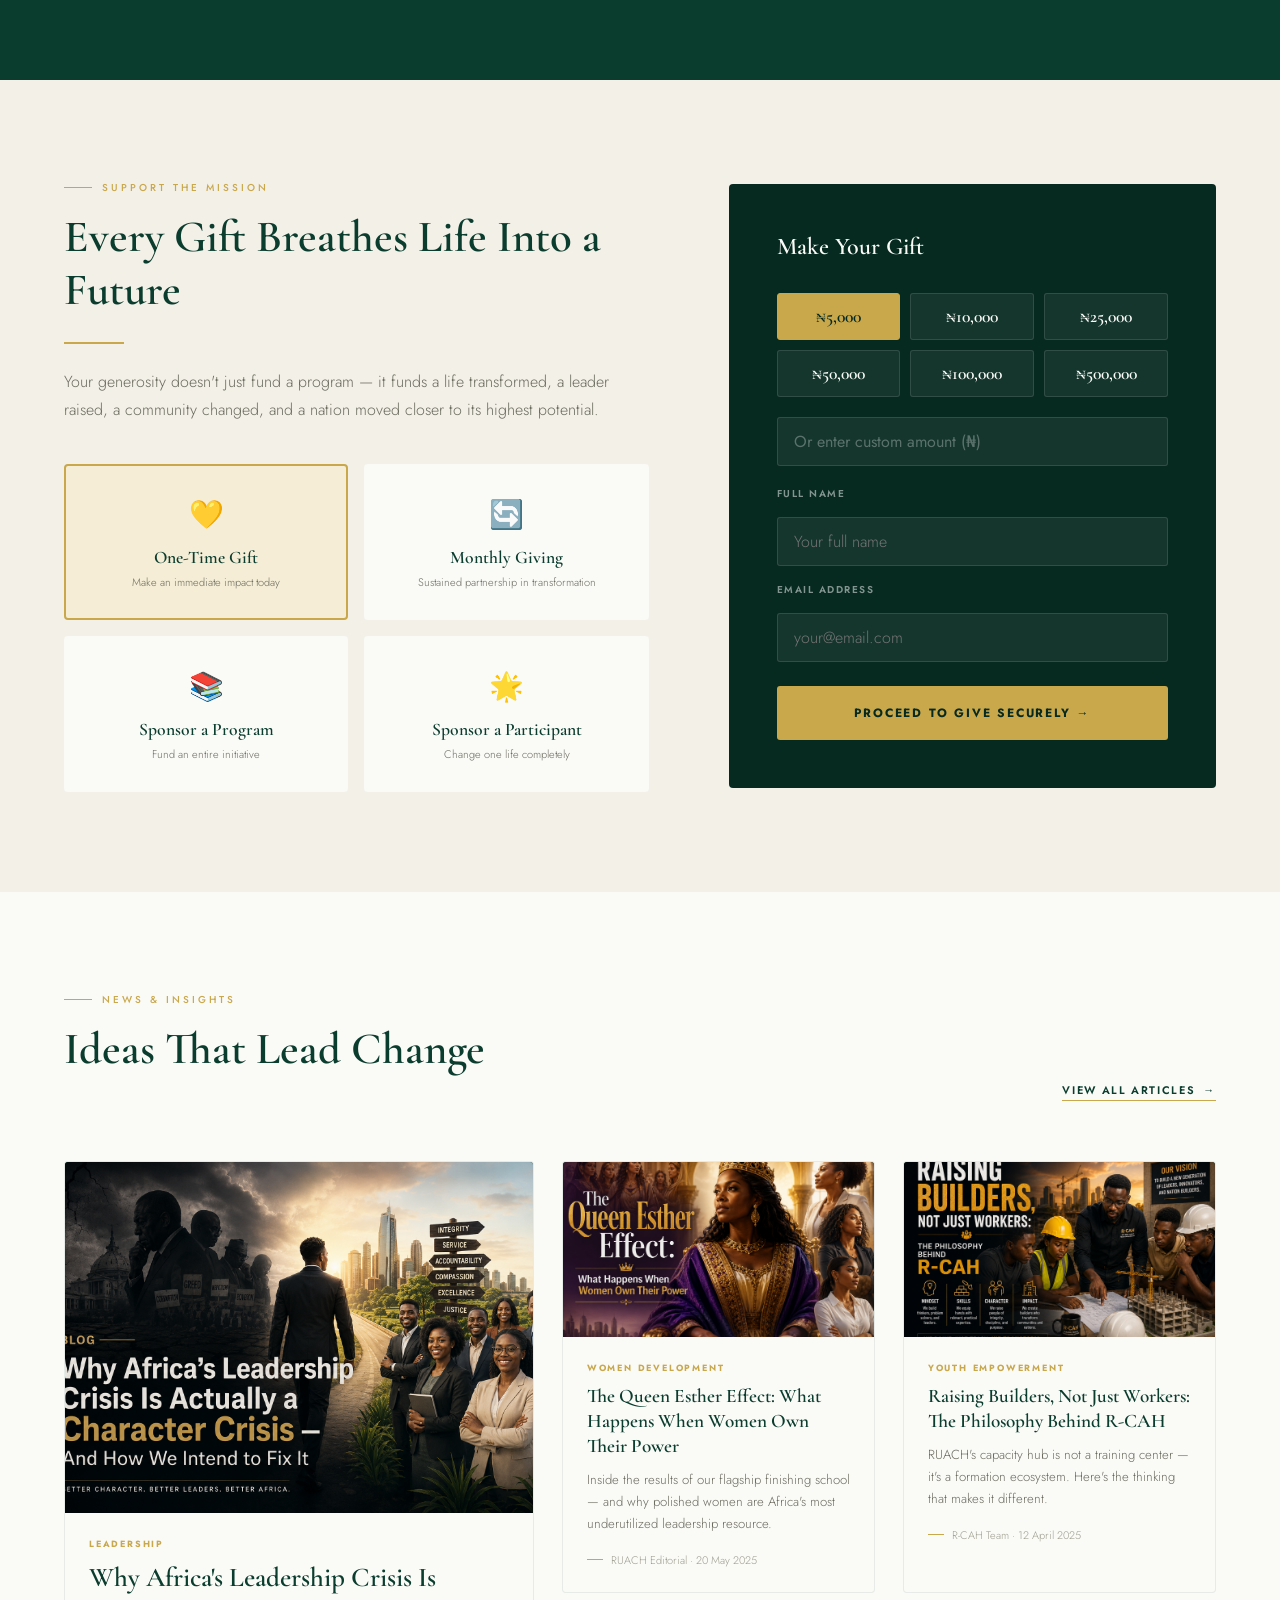
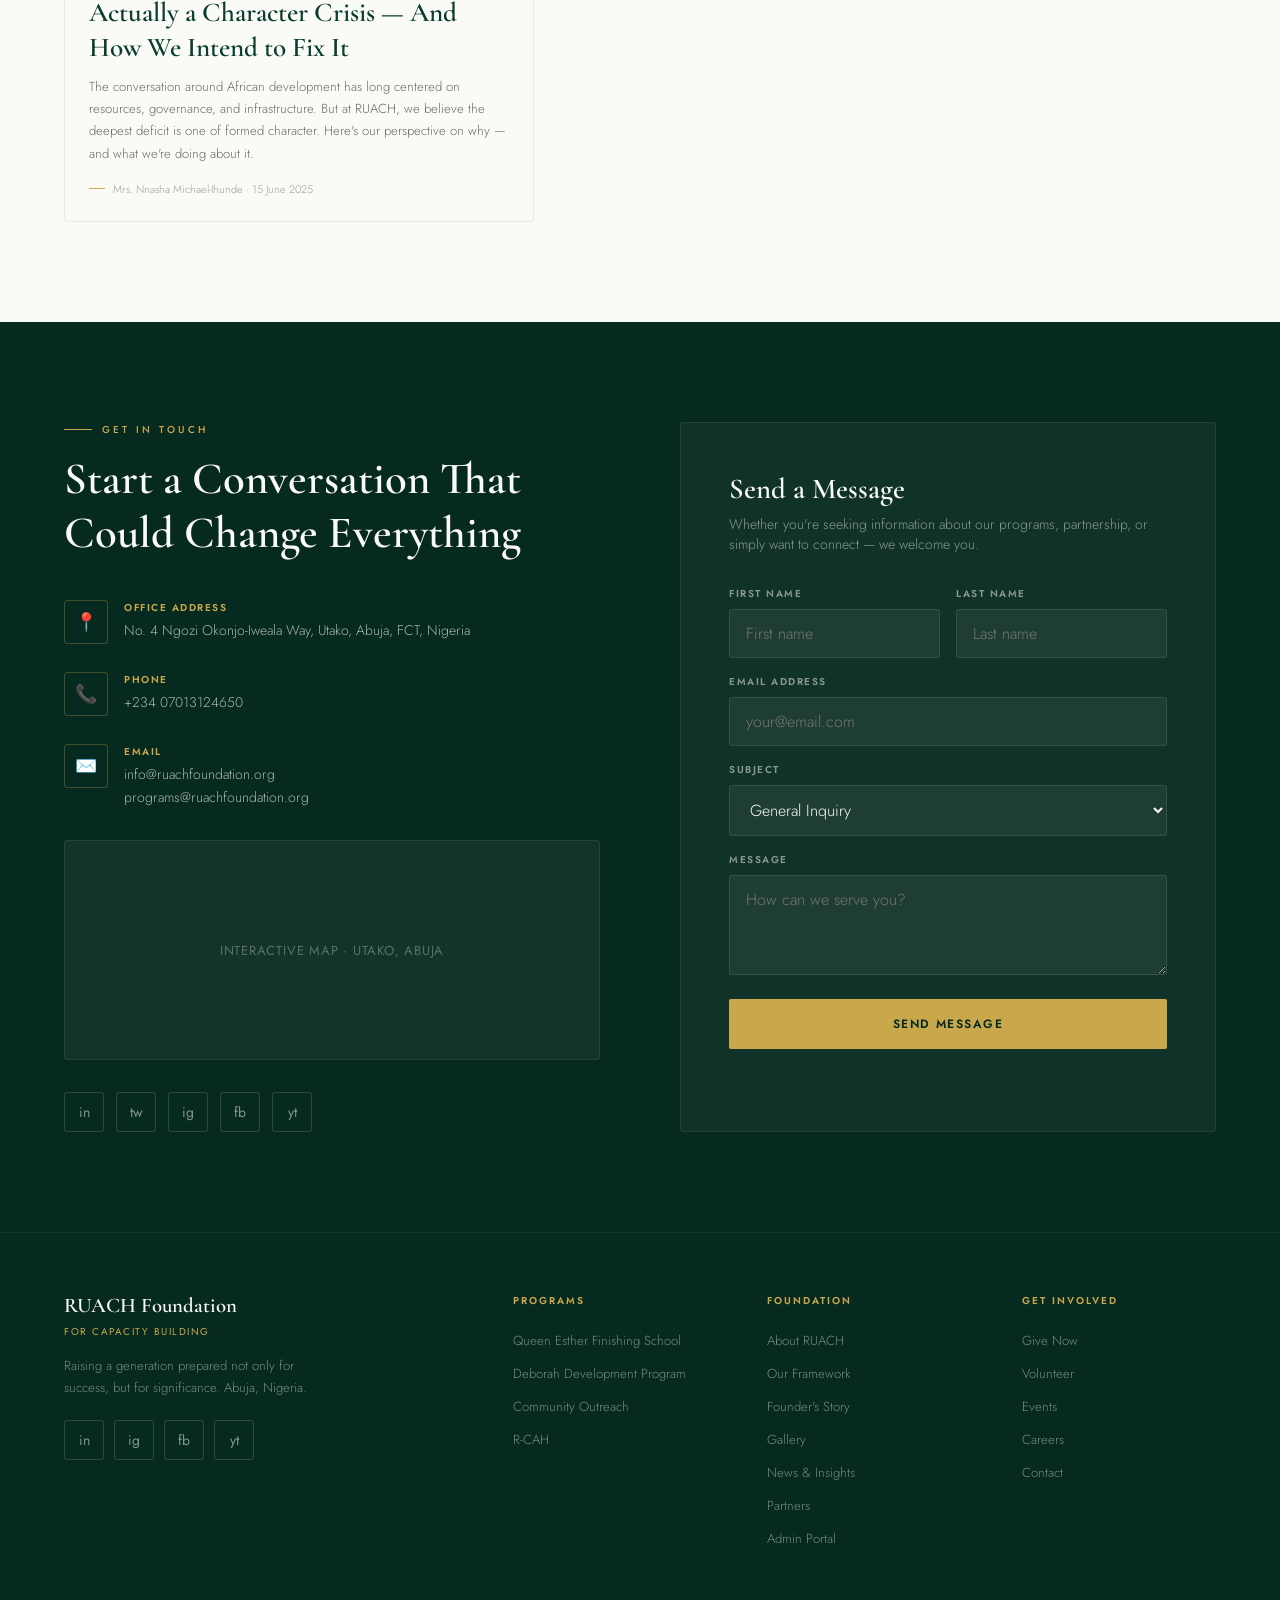
==== commit e69a868f: "Initial commit - Market Basket Abuja" ====
--- a/frontend/index.html
+++ b/frontend/index.html
@@ -742,6 +742,16 @@
   .gallery-lightbox-close{top:8px;right:8px}
 }
 
+/* ── First-visit loading state (added) ──
+   The grid stays hidden while loading; the loader box shows in its place.
+   Once the database images arrive (or the server fails), the class
+   "is-loading" is removed and the grid appears. */
+#galleryGrid.is-loading{display:none}
+.gallery-loader{display:none;flex-direction:column;align-items:center;justify-content:center;gap:16px;padding:80px 20px;text-align:center}
+#galleryGrid.is-loading + .gallery-loader{display:flex}
+.gallery-loader p{font-family:var(--sans);font-size:.85rem;color:var(--text-muted);max-width:320px}
+.gallery-spinner{width:36px;height:36px;border:3px solid rgba(11,61,46,.15);border-top-color:var(--gold);border-radius:50%;animation:gallerySpin .9s linear infinite}
+@keyframes gallerySpin{to{transform:rotate(360deg)}}
 
 
 
@@ -786,18 +796,10 @@
 <!-- NAVIGATION -->
 
 <nav id="mainNav">
-  <div class="nav-logo">
-    
+  <a href="index.html" class="nav-logo" aria-label="RUACH Foundation Home">
     <!-- Option A: logo image (set src and delete the fallback block below) -->
-    <img class="nav-logo-img" src="images/logoAsset 3.png" alt="Brand name">
-
-    <!-- Option B: text-based fallback logo -->
-    <!-- <div class="nav-logo-mark">R</div>
-    <div class="nav-logo-text">
-      Brand Name
-      <span>Tagline goes here</span>
-    </div> -->
-  </div>
+    <img class="nav-logo-img" src="images/logoAsset 3.png" alt="RUACH Foundation">
+  </a>
 
   <div class="nav-links">
     <a href="#about">About</a>
@@ -1169,6 +1171,8 @@
   </div>
 </section>
 
+
+
 <!-- PROGRAMS -->
 <section id="programs">
   <div class="programs-intro">
@@ -1381,7 +1385,7 @@
   <div class="team-card">
       <div class="team-photo-wrap" id="teamWrap1">
         <!-- set src to show a real photo; leave empty to show the initial badge -->
-        <img class="team-photo" src="/frontend/images/winifred.JPG" alt="Full Name" loading="lazy" onerror="this.style.display='none'">
+        <img class="team-photo" src="images/winifred.JPG" alt="Full Name" loading="lazy" onerror="this.style.display='none'">
         <div class="team-photo-initial">W</div>
       </div>
       <div class="team-body">
@@ -1395,7 +1399,7 @@
     <div class="team-card">
       <div class="team-photo-wrap" id="teamWrap1">
         <!-- set src to show a real photo; leave empty to show the initial badge -->
-        <img class="team-photo" src="/frontend/images/ogechi.JPG" alt="Full Name" loading="lazy" onerror="this.style.display='none'">
+        <img class="team-photo" src="images/ogechi.JPG" alt="Full Name" loading="lazy" onerror="this.style.display='none'">
         <div class="team-photo-initial">W</div>
       </div>
       <div class="team-body">
@@ -1419,6 +1423,7 @@
     </div> -->
  
     <div class="team-card">
+
       <div class="team-photo-wrap" id="teamWrap3">
         <img class="team-photo" src="images/Ursula Eneh.jpeg" alt="Full Name" loading="lazy" onerror="this.style.display='none'">
         <div class="team-photo-initial">U</div>
@@ -1641,7 +1646,7 @@
         <div class="event-meta"><span>9:00 AM – 5:00 PM</span><span>·</span><span>Abuja</span></div>
         <h3 class="event-name">Queen Esther Annual Summit 2025</h3>
         <p class="event-venue">Transcorp Hilton, Abuja, FCT</p>
-        <a class="btn-primary" style="font-size:10px;padding:10px 22px">Register Now</a>
+        <button type="button" class="btn-primary event-reg-btn" style="font-size:10px;padding:10px 22px;border:none;cursor:pointer" data-event-id="" data-event-title="Queen Esther Annual Summit 2025">Register Now</button>
       </div>
     </div>
 
@@ -1659,7 +1664,7 @@
         <div class="event-meta"><span>10:00 AM – 3:00 PM</span><span>·</span><span>Abuja</span></div>
         <h3 class="event-name">R-CAH Leadership Masterclass</h3>
         <p class="event-venue">RUACH Training Center, Utako</p>
-        <a class="btn-primary" style="font-size:10px;padding:10px 22px">Register Now</a>
+        <button type="button" class="btn-primary event-reg-btn" style="font-size:10px;padding:10px 22px;border:none;cursor:pointer" data-event-id="" data-event-title="R-CAH Leadership Masterclass">Register Now</button>
       </div>
     </div>
 
@@ -1677,7 +1682,7 @@
         <div class="event-meta"><span>8:00 AM – 2:00 PM</span><span>·</span><span>Kuje</span></div>
         <h3 class="event-name">Community Transformation Day</h3>
         <p class="event-venue">Kuje Community Centre, Abuja</p>
-        <a class="btn-primary" style="font-size:10px;padding:10px 22px">Register Now</a>
+        <button type="button" class="btn-primary event-reg-btn" style="font-size:10px;padding:10px 22px;border:none;cursor:pointer" data-event-id="" data-event-title="Community Transformation Day">Register Now</button>
       </div>
     </div>
 
@@ -1764,6 +1769,7 @@
     </div>
     <div class="donate-form">
       <div class="donate-form-title">Make Your Gift</div>
+      <div id="donateFormAlert"></div>
       <div class="amount-grid">
         <div class="amount-btn selected" onclick="selectAmount(this)">₦5,000</div>
         <div class="amount-btn" onclick="selectAmount(this)">₦10,000</div>
@@ -1772,16 +1778,16 @@
         <div class="amount-btn" onclick="selectAmount(this)">₦100,000</div>
         <div class="amount-btn" onclick="selectAmount(this)">₦500,000</div>
       </div>
-      <input class="custom-amount" type="number" placeholder="Or enter custom amount (₦)">
+      <input class="custom-amount" id="donateCustomAmount" type="number" min="100" placeholder="Or enter custom amount (₦)">
       <div class="form-field" style="margin-bottom:16px">
         <label style="font-family:var(--sans);font-size:10px;font-weight:600;letter-spacing:0.15em;text-transform:uppercase;color:rgba(255,255,255,0.5);margin-bottom:8px;display:block">Full Name</label>
-        <input style="background:rgba(255,255,255,0.06);border:1px solid rgba(255,255,255,0.12);border-radius:3px;padding:12px 16px;color:var(--ivory);font-family:var(--sans);font-size:16px;width:100%;outline:none" type="text" placeholder="Your full name">
+        <input id="donateFullName" style="background:rgba(255,255,255,0.06);border:1px solid rgba(255,255,255,0.12);border-radius:3px;padding:12px 16px;color:var(--ivory);font-family:var(--sans);font-size:16px;width:100%;outline:none" type="text" placeholder="Your full name">
       </div>
       <div class="form-field" style="margin-bottom:16px">
         <label style="font-family:var(--sans);font-size:10px;font-weight:600;letter-spacing:0.15em;text-transform:uppercase;color:rgba(255,255,255,0.5);margin-bottom:8px;display:block">Email Address</label>
-        <input style="background:rgba(255,255,255,0.06);border:1px solid rgba(255,255,255,0.12);border-radius:3px;padding:12px 16px;color:var(--ivory);font-family:var(--sans);font-size:16px;width:100%;outline:none" type="email" placeholder="your@email.com">
-      </div>
-      <button class="donate-submit">Proceed to Give Securely →</button>
+        <input id="donateEmail" style="background:rgba(255,255,255,0.06);border:1px solid rgba(255,255,255,0.12);border-radius:3px;padding:12px 16px;color:var(--ivory);font-family:var(--sans);font-size:16px;width:100%;outline:none" type="email" placeholder="your@email.com">
+      </div>
+      <button type="button" class="donate-submit" id="donateSubmitBtn">Proceed to Give Securely →</button>
     </div>
   </div>
 </section>
@@ -1990,7 +1996,9 @@
         <li><a href="#framework">Our Framework</a></li>
         <li><a href="#founder">Founder's Story</a></li>
         <li><a href="gallery.html">Gallery</a></li>
+        <li><a href="blog.html">News &amp; Insights</a></li>
         <li><a href="#partners">Partners</a></li>
+        <li><a href="admin/login.html">Admin Portal</a></li>
       </ul>
     </div>
     <div class="footer-col">
@@ -2085,7 +2093,9 @@
 /* ── DONATIONS ── */
 function selectAmount(el){
   document.querySelectorAll('.amount-btn').forEach(b=>b.classList.remove('selected'));
-  el.classList.add('selected')
+  el.classList.add('selected');
+  const custom=document.getElementById('donateCustomAmount');
+  if(custom)custom.value='';
 }
 function selectDonate(el){
   document.querySelectorAll('.donate-option').forEach(o=>o.classList.remove('active'));
@@ -2329,111 +2339,12 @@
 </script>
 
 <!-- ═══════════════════════════════════════════════════════════════════
-     BACKEND CONNECTION — only new line added to this file.
-     Loads js/api.js which fetches live Gallery/Blog/Events data from the
-     backend and populates #galleryGrid, #newsGrid, #eventsGrid in place.
-     If the backend has no data yet (or is unreachable), the original
-     hardcoded content above stays exactly as-is. No other markup,
-     styling, or behavior on this page was changed.
+     SUPABASE + PAYSTACK + API INTEGRATION
+     Loads Supabase JS SDK, Paystack Inline (optional), config, and api.js
      ═══════════════════════════════════════════════════════════════════ -->
-<script>
-(function(){
-  const API_BASE_URL = 'https://ruach-backend-td82.onrender.com';
-  let lastGoodHTML = null;
-  let applyingOwnUpdate = false;
-
-  function fmtLongDate(dateStr) {
-    return dateStr ? new Date(dateStr).toLocaleDateString('en-GB', { day: 'numeric', month: 'long', year: 'numeric' }) : '';
-  }
-
-  async function fetchWithTimeout(url, ms = 25000) {
-    const controller = new AbortController();
-    const timer = setTimeout(() => controller.abort(), ms);
-    try {
-      const res = await fetch(url, { signal: controller.signal });
-      clearTimeout(timer);
-      return res;
-    } catch (err) {
-      clearTimeout(timer);
-      throw err;
-    }
-  }
-
-  function bindImageFallbacks(grid) {
-    grid.querySelectorAll('img.news-photo').forEach(function(img){
-      if (!img.getAttribute('src') || img.getAttribute('src') === '') {
-        img.style.display = 'none';
-      } else {
-        img.addEventListener('error', function(){ img.style.display = 'none'; });
-      }
-    });
-  }
-
-  function applyHTML(grid, html) {
-    applyingOwnUpdate = true;
-    lastGoodHTML = html;
-    grid.innerHTML = html;
-    bindImageFallbacks(grid);
-    // release the lock after the DOM settles
-    setTimeout(function(){ applyingOwnUpdate = false; }, 50);
-  }
-
-  async function loadHomeNews() {
-    const grid = document.getElementById('newsGrid');
-    if (!grid) return;
-
-    try {
-      const res = await fetchWithTimeout(`${API_BASE_URL}/api/v1/blog?published=true`);
-      const data = await res.json();
-
-      if (!res.ok) {
-        console.error('Blog API error:', res.status, data);
-        throw new Error(data.message || `Server returned ${res.status}`);
-      }
-
-      const posts = (data.data || []).slice(0, 3);
-      if (!posts.length) return; // keep hardcoded fallback markup as-is
-
-      const html = posts.map((p, i) => `
-        <div class="news-card${i === 0 ? ' news-featured' : ''}" onclick="window.location.href='blog-post.html?slug=${encodeURIComponent(p.slug)}'">
-          <div class="news-img"><img class="news-photo" src="${p.featured_image_url || ''}" alt="${p.title}"></div>
-          <div class="news-body">
-            <div class="news-category">${p.category || ''}</div>
-            <h3 class="news-title">${p.title}</h3>
-            <p class="news-excerpt">${p.excerpt || ''}</p>
-            <div class="news-meta">${p.author || ''} · ${fmtLongDate(p.published_at)}</div>
-          </div>
-        </div>
-      `).join('');
-
-      applyHTML(grid, html);
-
-      // ── Guard: if any other script later overwrites #newsGrid
-      // (e.g. js/api.js re-rendering without images), restore our version.
-      const observer = new MutationObserver(function(){
-        if (applyingOwnUpdate) return; // ignore mutations we caused ourselves
-        if (!lastGoodHTML) return;
-        const currentImgs = grid.querySelectorAll('img.news-photo');
-        const stillHasRealImages = Array.from(currentImgs).some(function(img){
-          return img.getAttribute('src') && img.getAttribute('src') !== '';
-        });
-        if (!stillHasRealImages) {
-          applyHTML(grid, lastGoodHTML);
-        }
-      });
-      observer.observe(grid, { childList: true, subtree: true });
-
-    } catch (err) {
-      console.error('loadHomeNews failed:', err);
-      // silently keep the original hardcoded 3 articles as fallback
-    }
-  }
-
-  document.addEventListener('DOMContentLoaded', loadHomeNews);
-})();
-</script>
-
-     
+<script src="https://cdn.jsdelivr.net/npm/@supabase/supabase-js@2"></script>
+<script src="https://js.paystack.co/v1/inline.js"></script>
+<script src="js/supabase-config.js"></script>
 <script src="js/api.js" defer></script>
 </body>
 </html>
